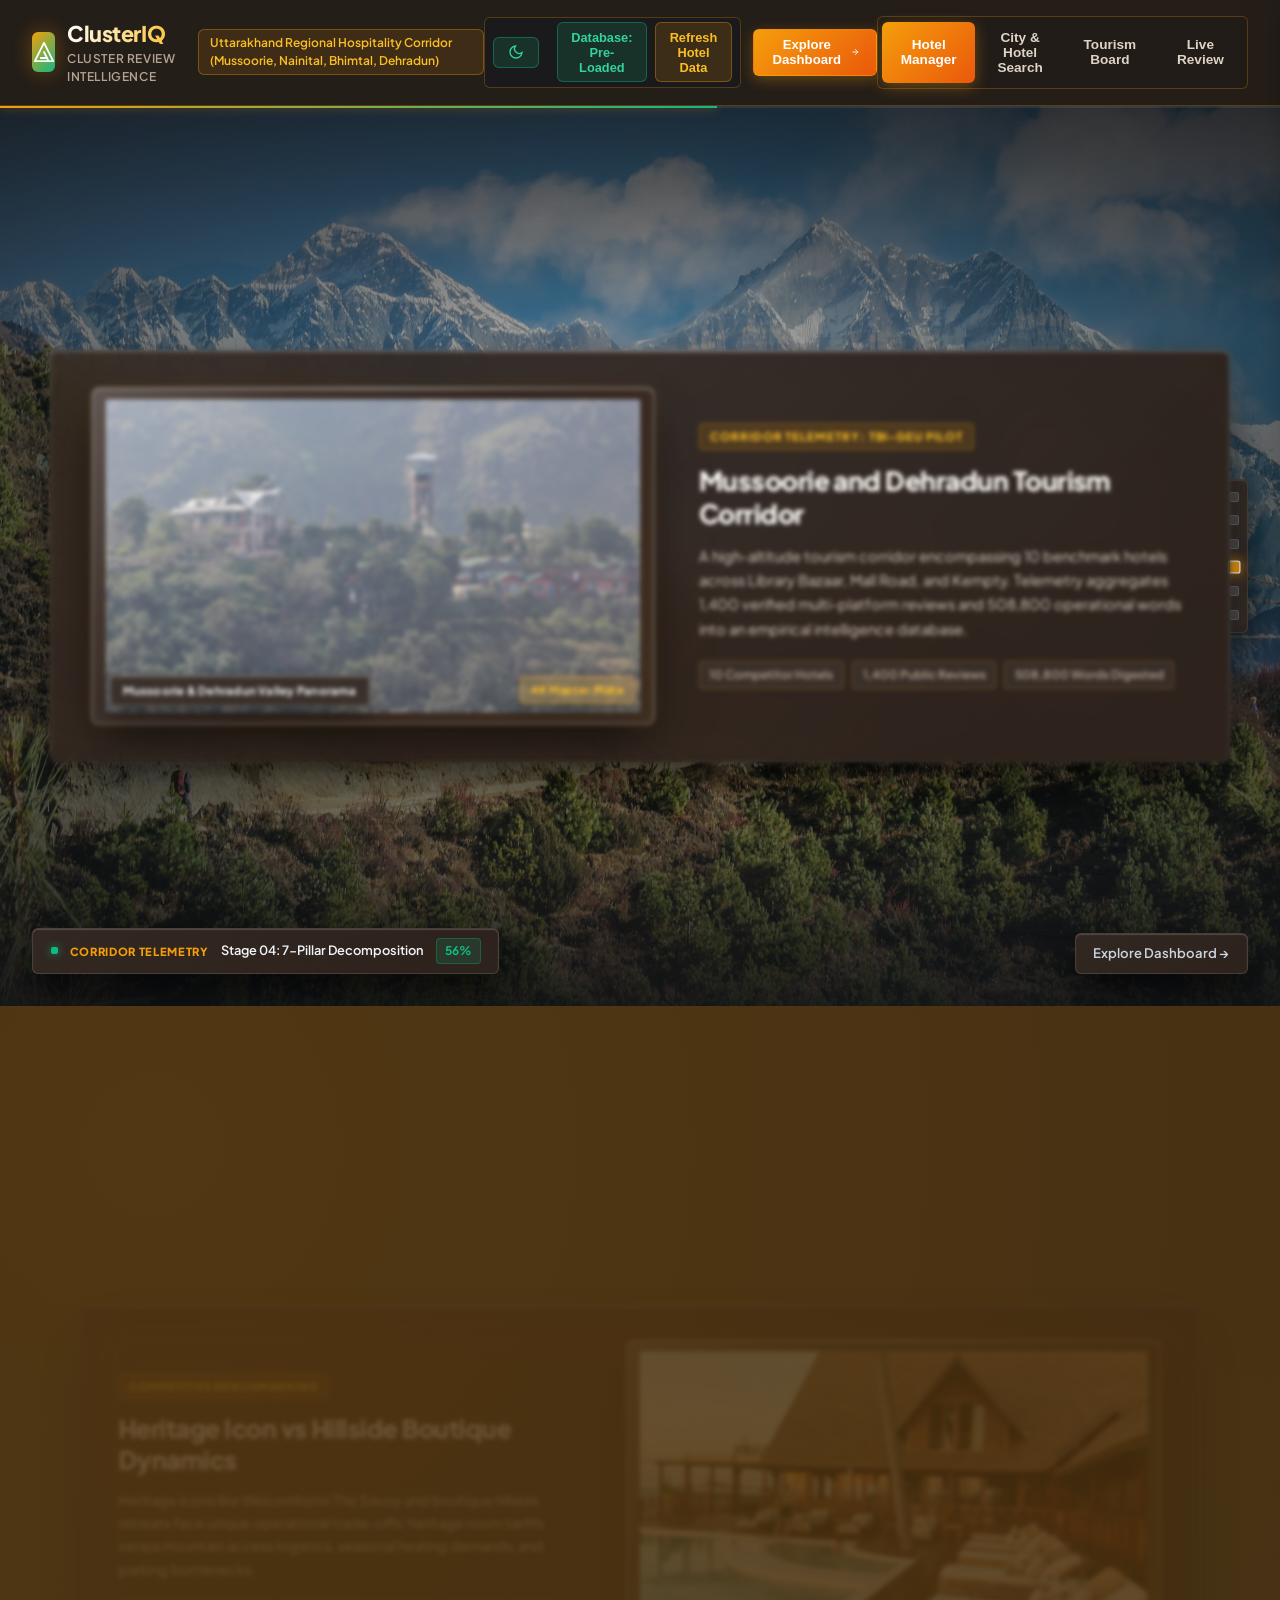
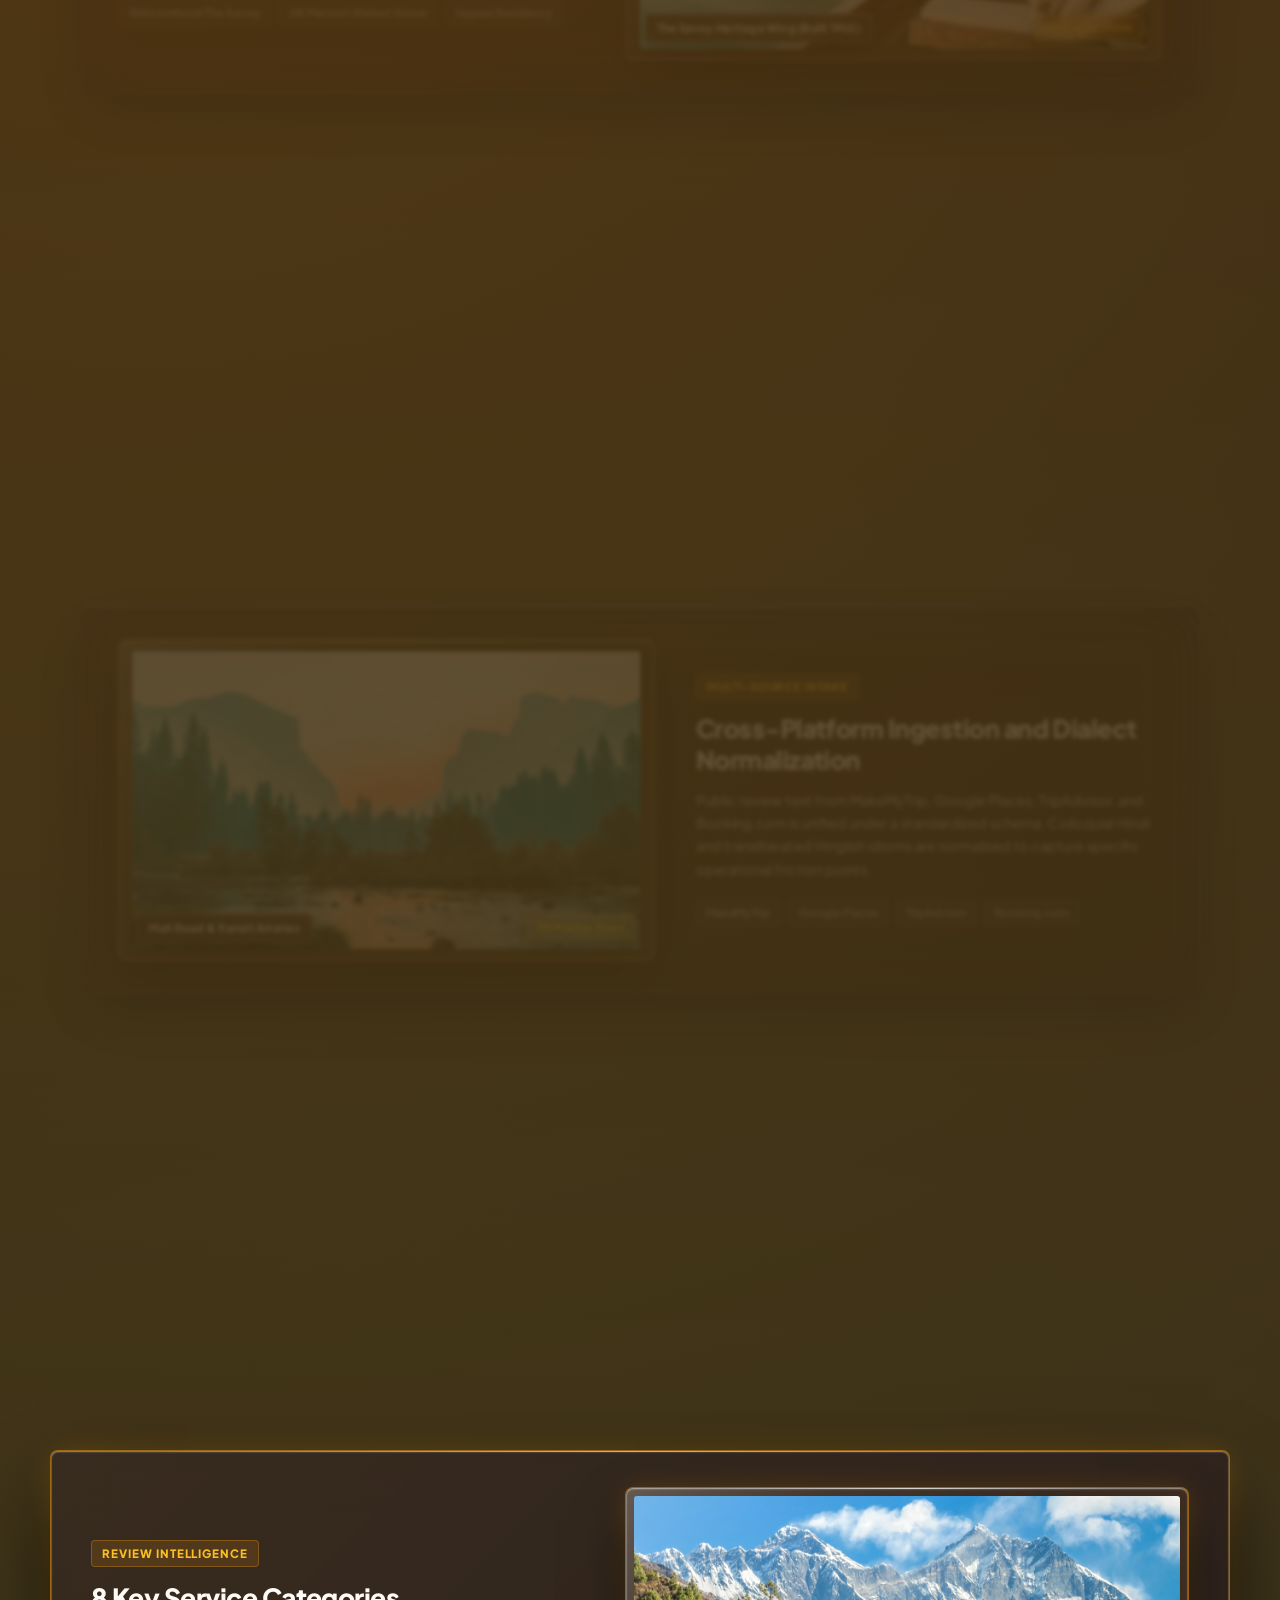
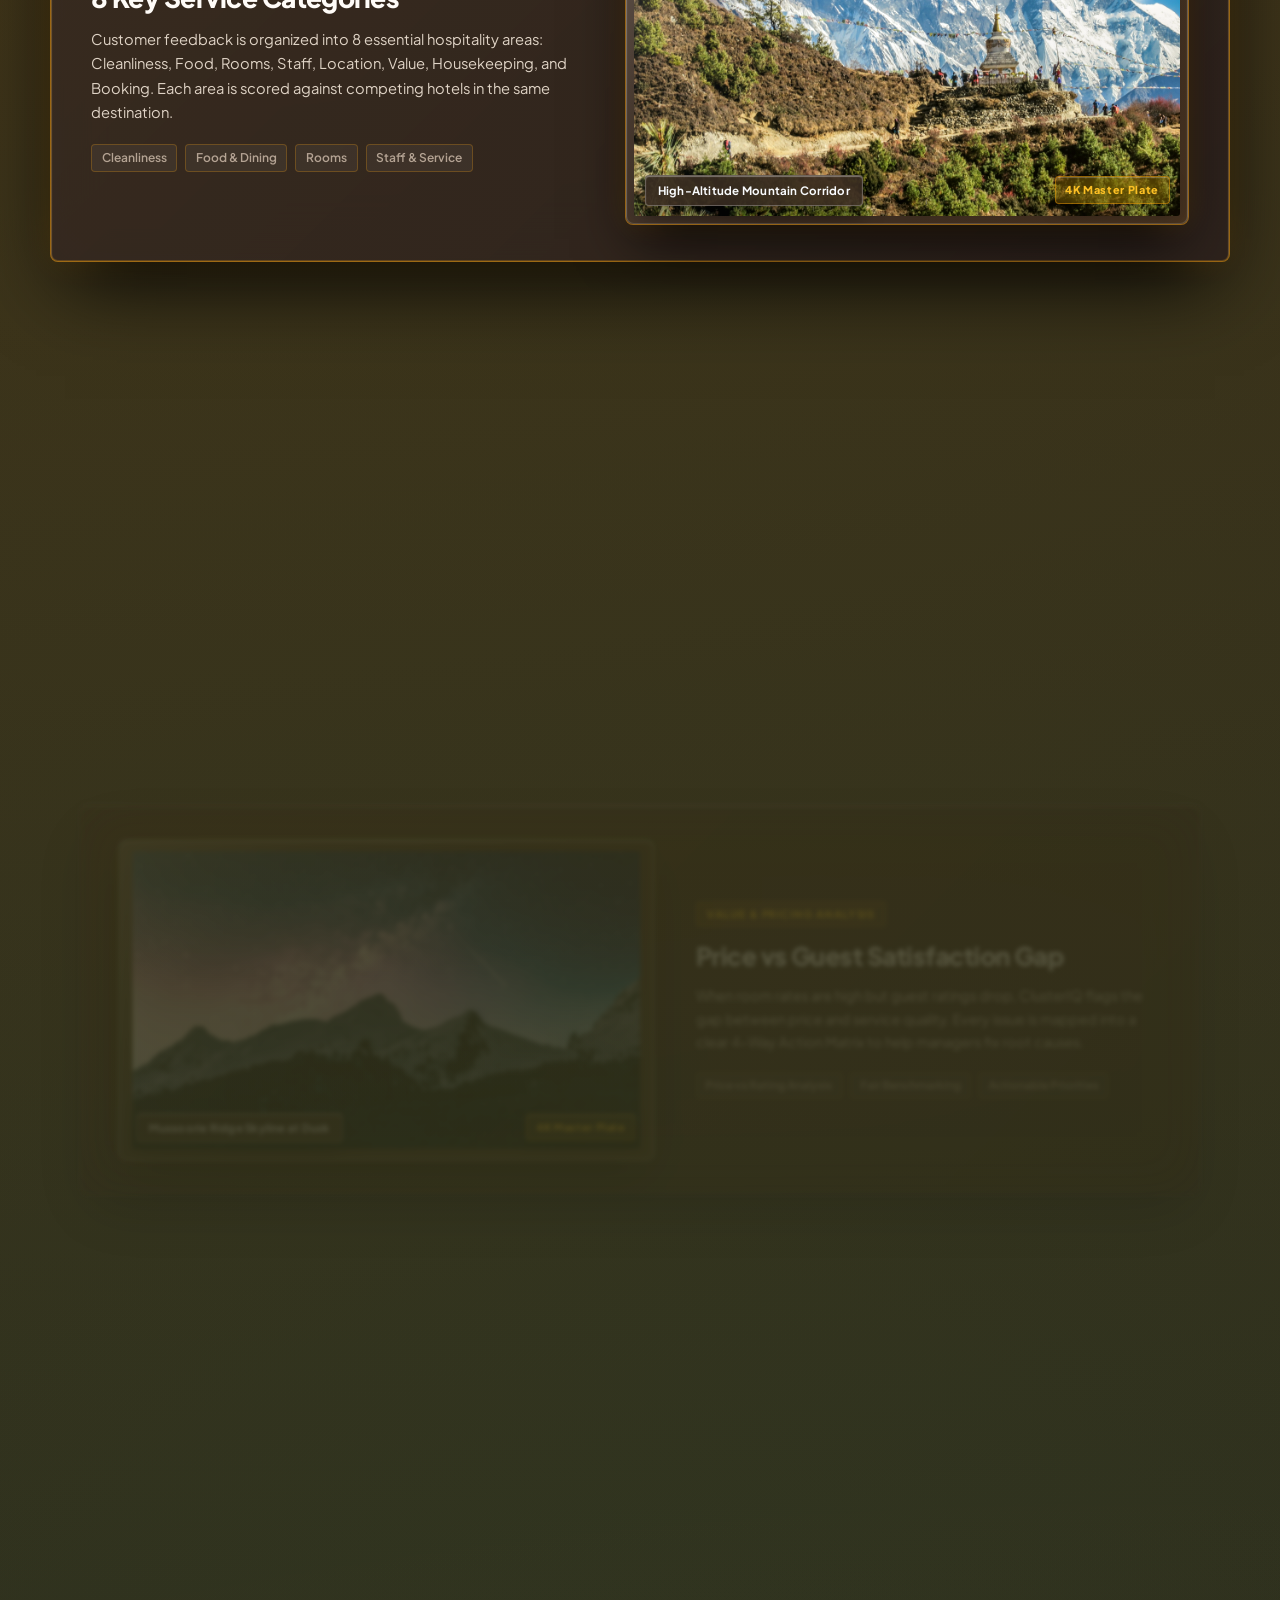
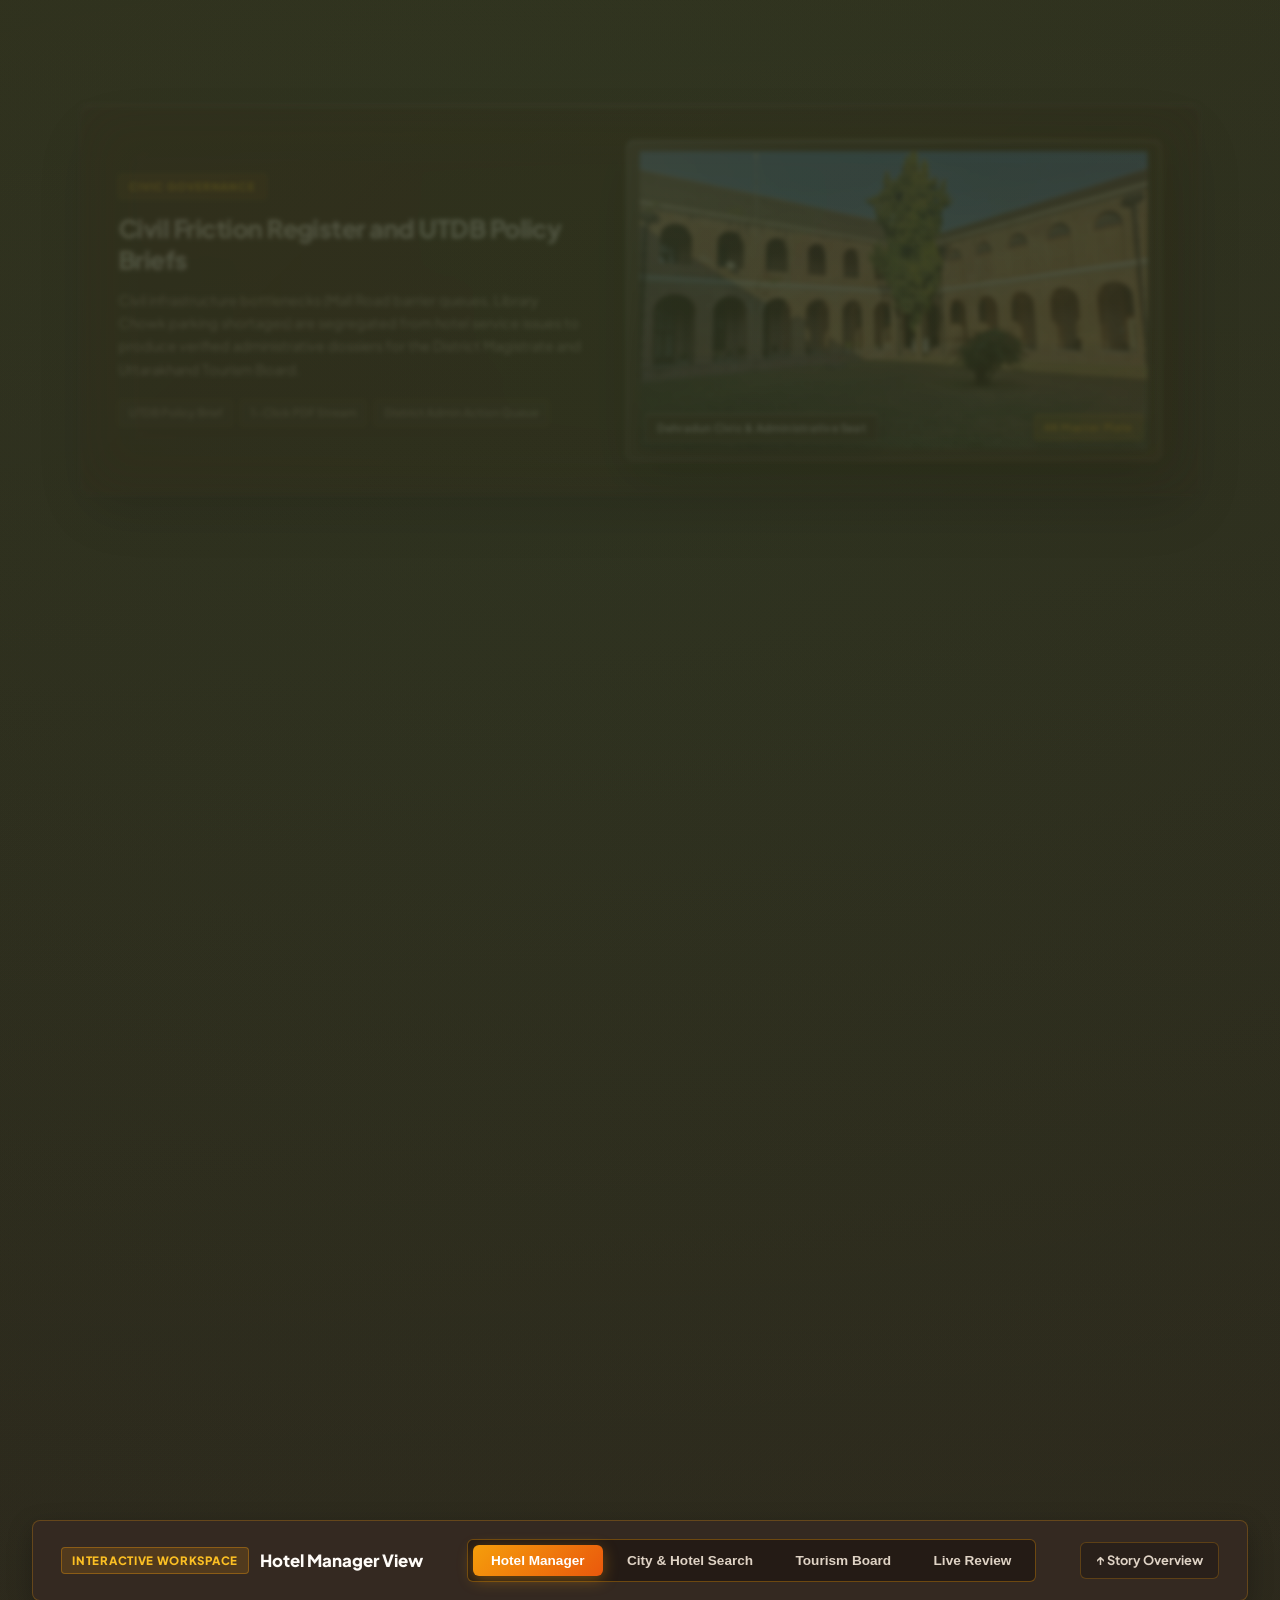
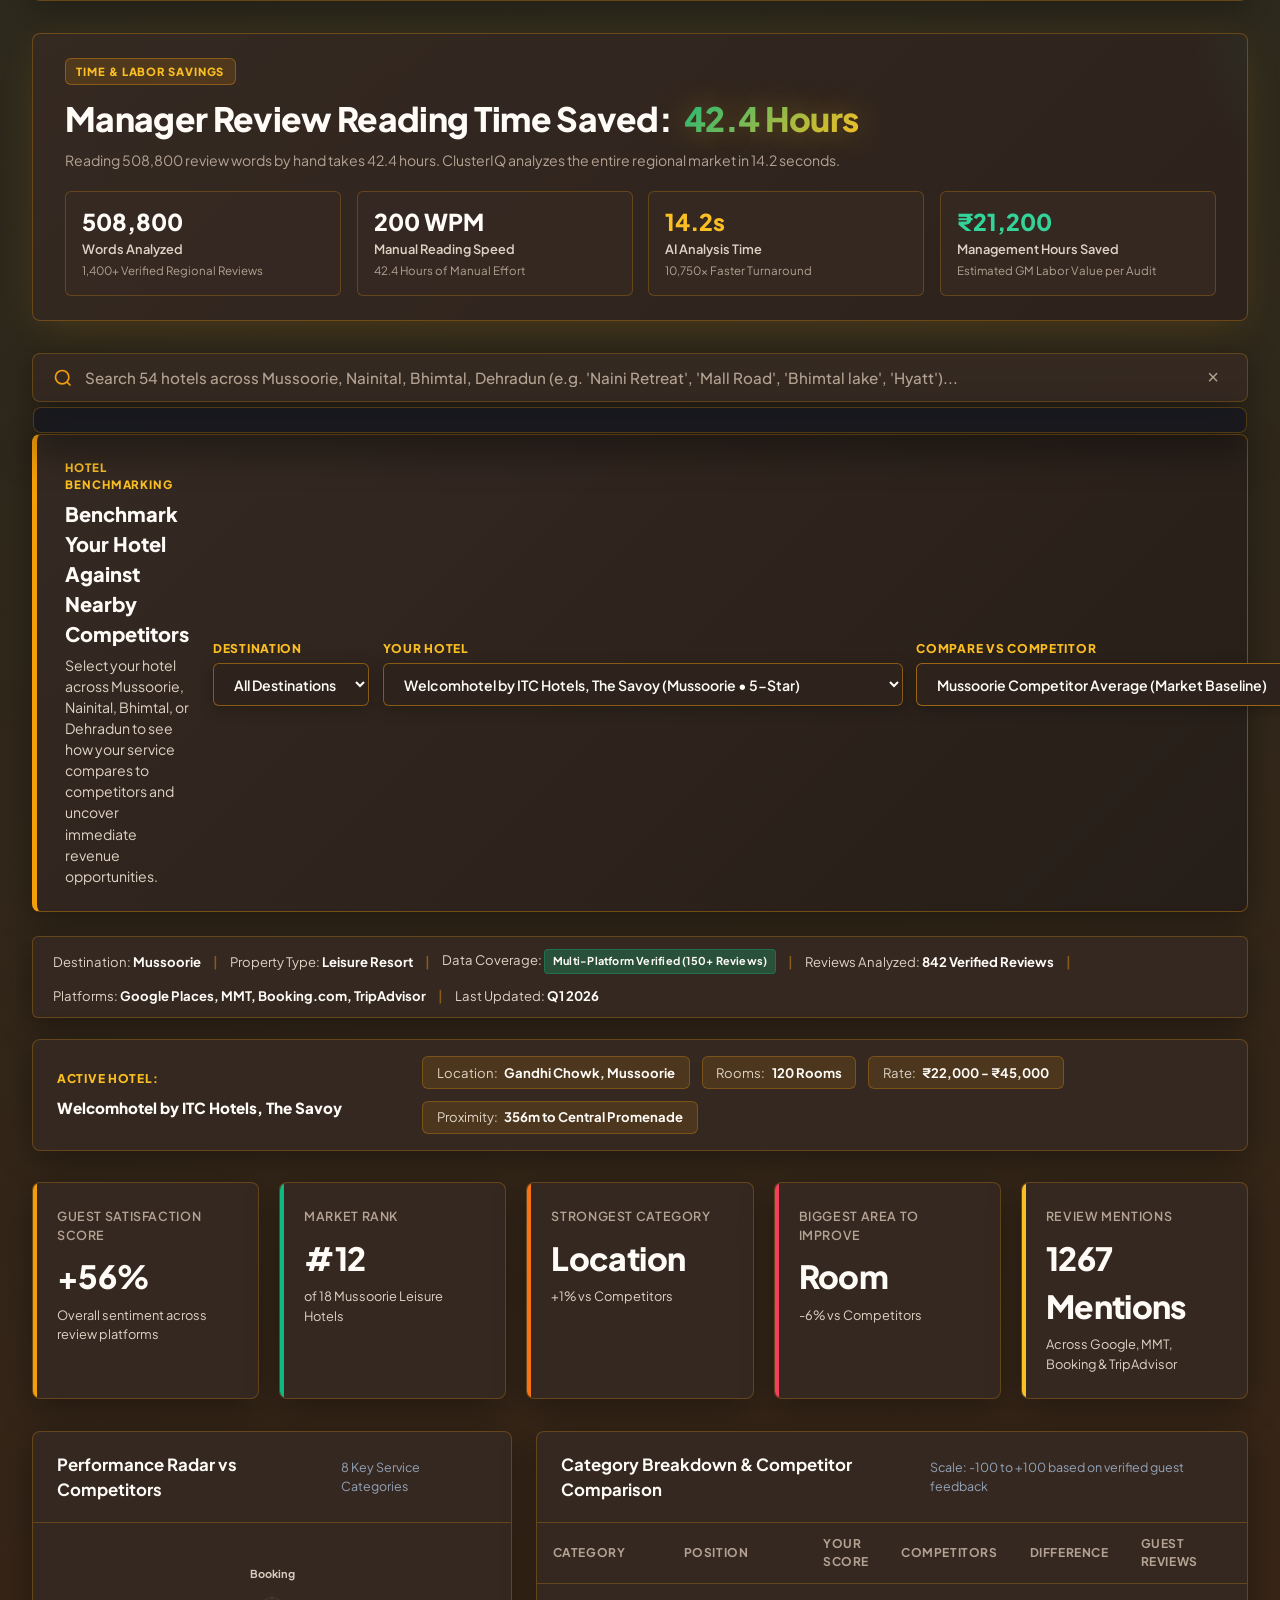
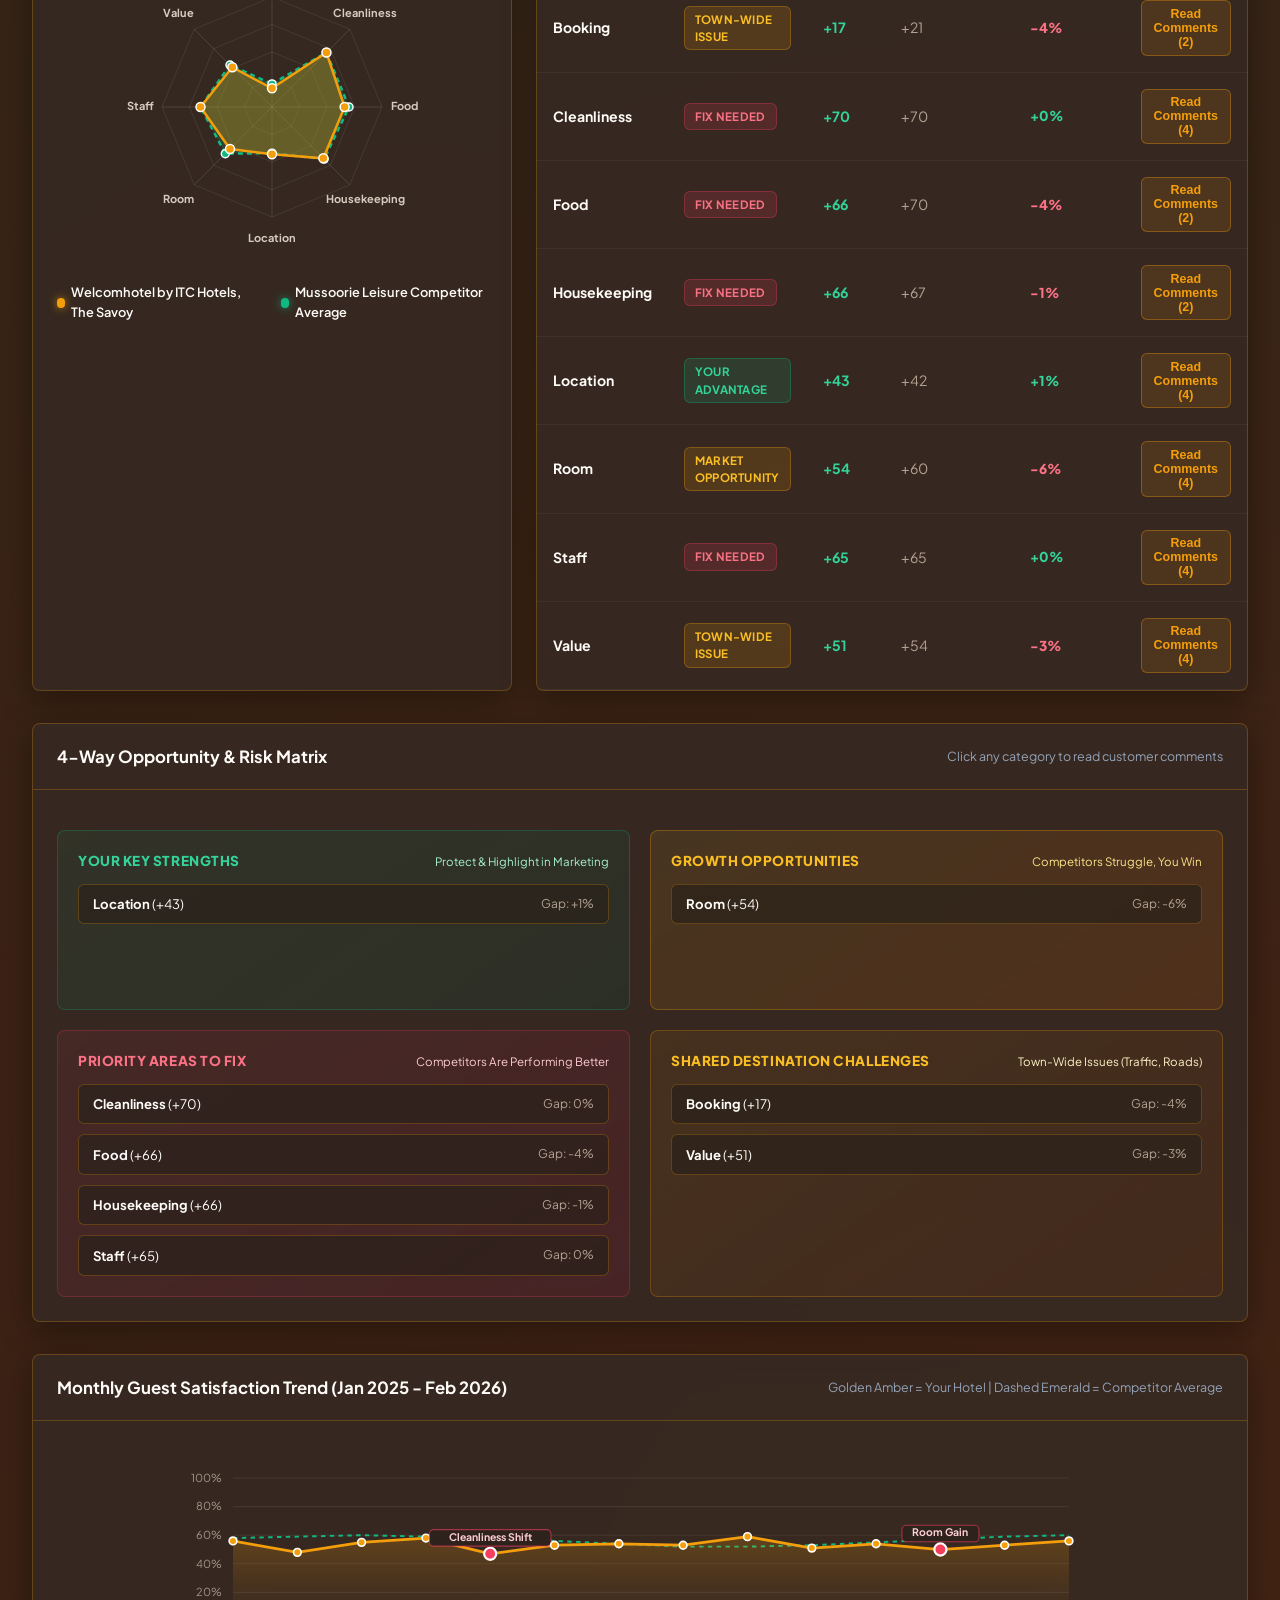
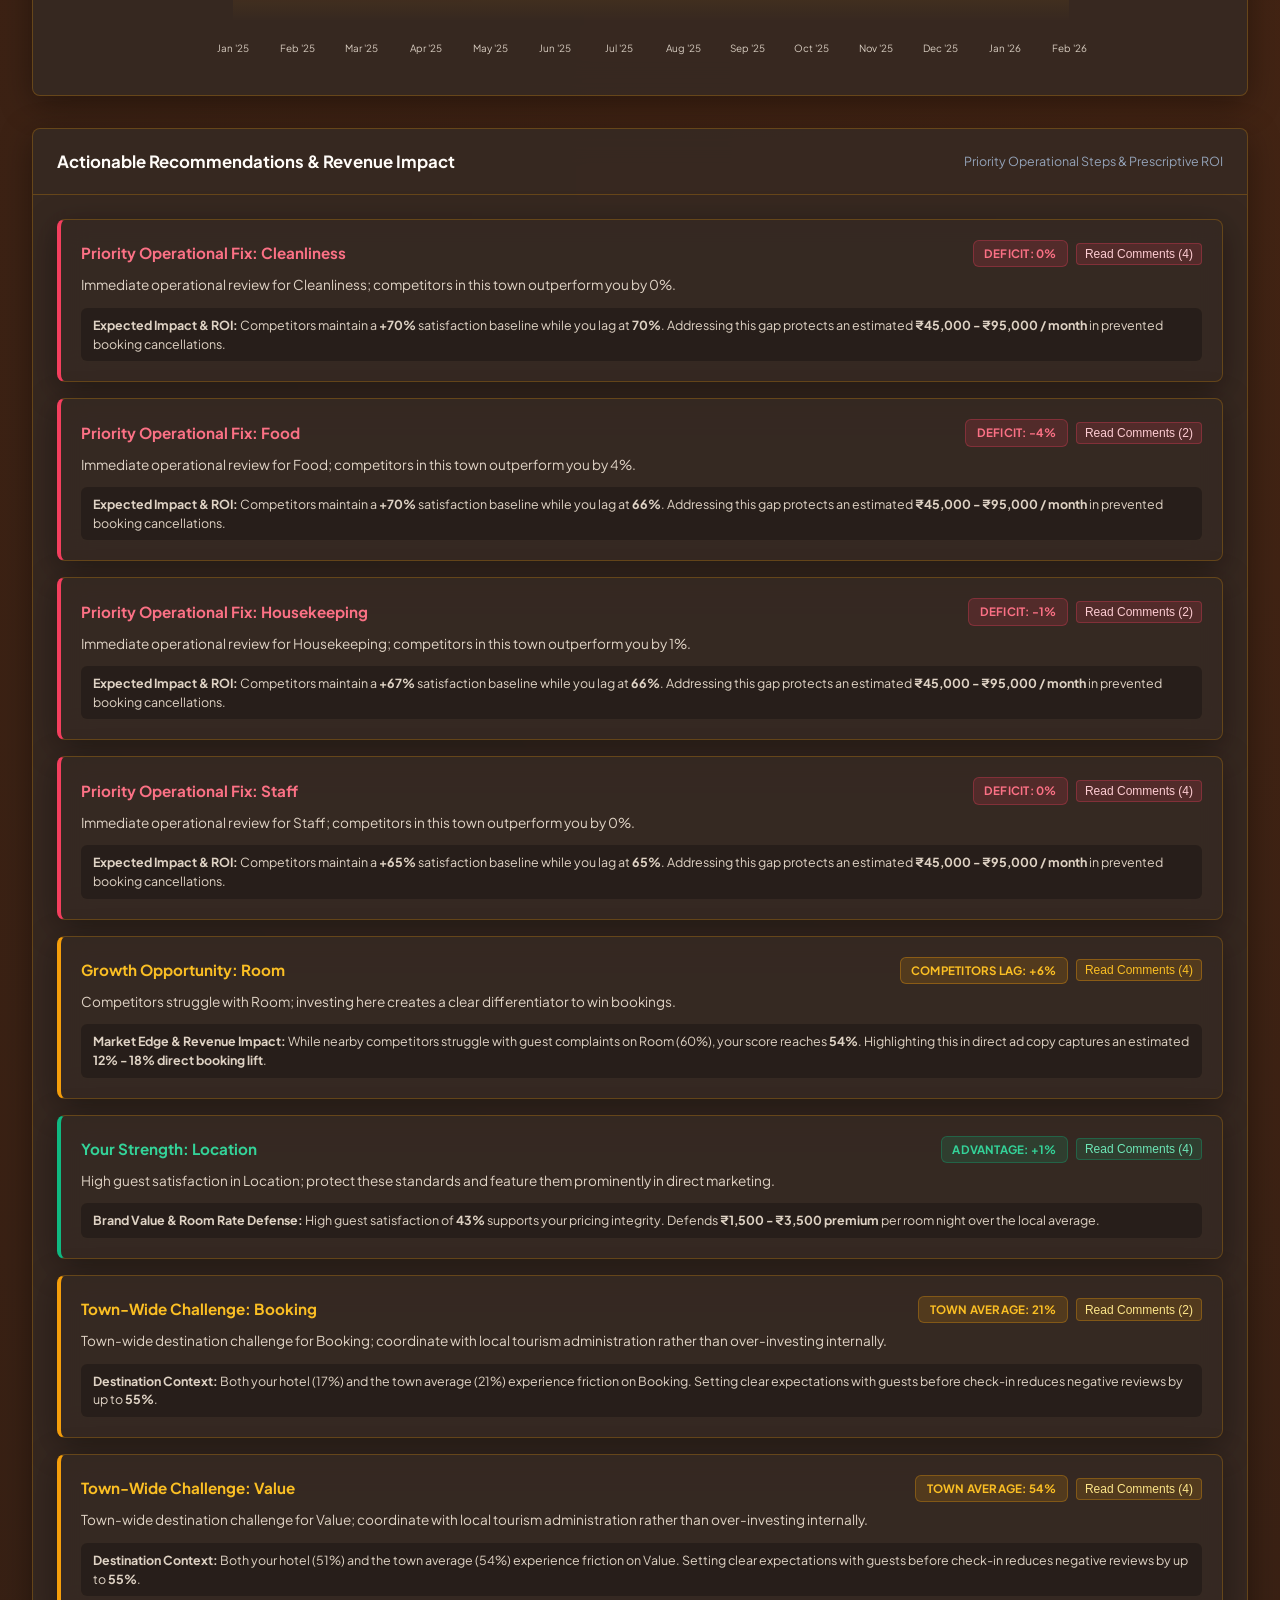
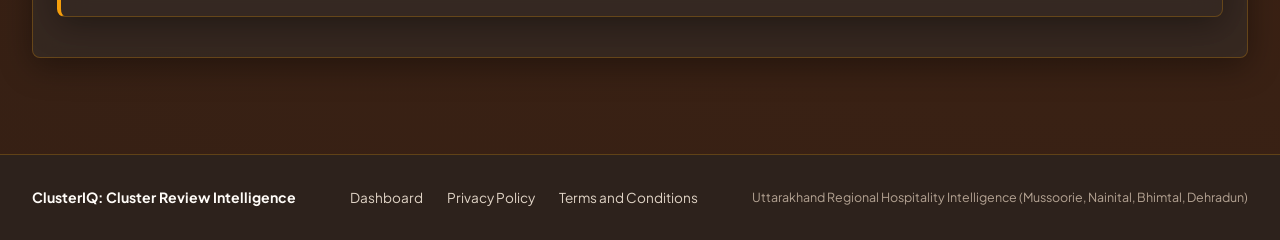
==== frontend/index.html @ ed19d141 "feat: landing gateway with explore dashboard button, module cards, and 4-mode command bar" ====
<!DOCTYPE html>
<html lang="en">

<head>
    <meta charset="UTF-8">
    <meta name="viewport" content="width=device-width, initial-scale=1.0">
    <title>ClusterIQ: Cluster Review Intelligence | Uttarakhand Multi-Cluster</title>
    <link rel="icon" type="image/svg+xml" href="favicon.svg">
    <link rel="preconnect" href="https://fonts.googleapis.com">
    <link rel="preconnect" href="https://fonts.gstatic.com" crossorigin>
    <link href="https://fonts.googleapis.com/css2?family=Plus+Jakarta+Sans:wght@400;500;600;700;800&display=swap"
        rel="stylesheet">
    <link rel="stylesheet" href="styles.css">
</head>

<body>

    <!-- Header Navigation -->
    <header class="app-header">
        <div class="brand-section">
            <div class="brand-logo">
                <div class="brand-icon">
                    <svg width="22" height="22" viewBox="0 0 24 24" fill="none" stroke="#ffffff" stroke-width="2"
                        stroke-linecap="round" stroke-linejoin="round">
                        <polygon points="12 2 2 22 22 22" />
                        <polyline points="12 12 17 22" />
                        <line x1="8.5" y1="18.5" x2="15.5" y2="18.5" />
                    </svg>
                </div>
                <div>
                    <div class="brand-title">ClusterIQ</div>
                    <div class="brand-subtitle">Cluster Review Intelligence</div>
                </div>
            </div>
            <div class="geo-badge">
                Uttarakhand Regional Hospitality Corridor (Mussoorie, Nainital, Bhimtal, Dehradun)
            </div>
        </div>

        <!-- Header Actions: Warm Cache Demo Toggle & Refresh -->
        <div class="header-actions">
            <div class="cache-toggle-wrapper">
                <button id="btn-theme-toggle" class="btn-demo-toggle" style="margin-right: 10px;"
                    title="Toggle Dark/Light Mode">
                    <svg id="icon-sun" width="16" height="16" viewBox="0 0 24 24" fill="none" stroke="currentColor"
                        stroke-width="2" style="display: none;">
                        <circle cx="12" cy="12" r="5" />
                        <line x1="12" y1="1" x2="12" y2="3" />
                        <line x1="12" y1="21" x2="12" y2="23" />
                        <line x1="4.22" y1="4.22" x2="5.64" y2="5.64" />
                        <line x1="18.36" y1="18.36" x2="19.78" y2="19.78" />
                        <line x1="1" y1="12" x2="3" y2="12" />
                        <line x1="21" y1="12" x2="23" y2="12" />
                        <line x1="4.22" y1="19.78" x2="5.64" y2="18.36" />
                        <line x1="18.36" y1="5.64" x2="19.78" y2="4.22" />
                    </svg>
                    <svg id="icon-moon" width="16" height="16" viewBox="0 0 24 24" fill="none" stroke="currentColor"
                        stroke-width="2">
                        <path d="M21 12.79A9 9 0 1 1 11.21 3 7 7 0 0 0 21 12.79z" />
                    </svg>
                </button>
                <button id="btn-demo-mode-toggle" class="btn-demo-toggle"
                    title="Click to toggle Pre-Loaded Local Database vs Live Scraper Mode">
                    <span id="demo-mode-status-text">Database: Pre-Loaded</span>
                </button>
                <button id="btn-refresh-cluster" class="btn-refresh-cluster" title="Synchronize hotel reviews">
                    Refresh Hotel Data
                </button>
            </div>
            <button id="header-btn-explore" class="btn-header-explore" title="Jump to Interactive Dashboard Workspace">
                <span>Explore Dashboard</span>
                <svg width="14" height="14" viewBox="0 0 24 24" fill="none" stroke="currentColor" stroke-width="2.5" stroke-linecap="round" stroke-linejoin="round">
                    <line x1="5" y1="12" x2="19" y2="12"></line>
                    <polyline points="12 5 19 12 12 19"></polyline>
                </svg>
            </button>
        </div>

        <!-- Mode Switcher Toggle in Header -->
        <div class="mode-switcher header-mode-switcher">
            <button id="btn-mode-hotel" class="mode-btn active" data-mode="hotel" title="Switch to Hotel Manager View">
                Hotel Manager
            </button>
            <button id="btn-mode-search" class="mode-btn" data-mode="search" title="Switch to City & Hotel Search">
                City & Hotel Search
            </button>
            <button id="btn-mode-b2g" class="mode-btn" data-mode="b2g" title="Switch to Tourism Board View">
                Tourism Board
            </button>
            <button id="btn-mode-live" class="mode-btn" data-mode="live" title="Switch to Live Review Tester">
                Live Review
            </button>
        </div>
        <div id="global-scroll-progress" class="global-scroll-progress" aria-hidden="true"></div>
    </header>

    <!-- Graceful Branded Alert Banner -->
    <div id="branded-alert-banner" class="branded-alert-banner hidden">
        <div class="alert-content">
            <span class="alert-icon" style="font-weight: 700; color: #fbbf24;">[Notice]</span>
            <span id="alert-message">Booking.com API rate limit reached. Auto-switching to locally cached community
                database.</span>
        </div>
        <button id="btn-dismiss-alert" class="alert-close-btn" title="Dismiss Alert">&times;</button>
    </div>

    <!-- =========================================================
         CORRIDOR JOURNEY: SCROLLYTELLING ANIMATION ENGINE
         ========================================================= -->
    <section id="scrolly-runway" class="scrolly-runway">
        <!-- Sticky Background Stage -->
        <div class="scrolly-sticky-viewport">
            <div class="scrolly-progress-line">
                <div id="scrolly-progress-fill" class="scrolly-progress-fill"></div>
            </div>
            <canvas id="scrolly-canvas" class="scrolly-canvas"></canvas>
            <div class="scrolly-vignette"></div>
            <div class="scrolly-hud">
                <span class="hud-indicator-dot"></span>
                <span class="hud-tag">Corridor Telemetry</span>
                <span id="scrolly-hud-label" class="hud-phase">Stage 01: Inflow Overview</span>
                <span id="scrolly-hud-pct" class="hud-pct">00%</span>
            </div>
            <div class="scrolly-nav-rail">
                <button class="rail-tick active" data-stage="0" title="Destination Overview"></button>
                <button class="rail-tick" data-stage="1" title="Heritage Competitors"></button>
                <button class="rail-tick" data-stage="2" title="Multi-Platform Ingestion"></button>
                <button class="rail-tick" data-stage="3" title="8 Service Categories"></button>
                <button class="rail-tick" data-stage="4" title="Price vs Value Analysis"></button>
                <button class="rail-tick" data-stage="5" title="City Infrastructure"></button>
            </div>
            <div class="scrolly-jump-bar">
                <a href="#landing-gateway" class="btn-skip-to-dashboard">
                    Explore Dashboard &rarr;
                </a>
            </div>
        </div>

        <!-- Scrolling Content Stages -->
        <div class="scrolly-stages-container">
            <!-- Stage 01 -->
            <div class="scrolly-stage active" data-stage="0">
                <div class="glass-panel stage-card">
                    <div class="stage-media-pane">
                        <img src="images/corridor_01_panorama.jpg" alt="Mussoorie and Dehradun Valley Panorama"
                            class="stage-featured-image" loading="eager">
                        <div class="media-tag-overlay">
                            <span class="media-geo-pill">Mussoorie & Dehradun Valley Panorama</span>
                            <span class="media-res-badge">4K Master Plate</span>
                        </div>
                    </div>
                    <div class="stage-content-pane">
                        <span class="stage-badge">Corridor Telemetry: TBI-GEU Pilot</span>
                        <h2 class="stage-title">Mussoorie and Dehradun Tourism Corridor</h2>
                        <p class="stage-desc">
                            A high-altitude tourism corridor encompassing 10 benchmark hotels across Library Bazaar,
                            Mall Road, and Kempty. Telemetry aggregates 1,400 verified multi-platform reviews and
                            508,800 operational words into an empirical intelligence database.
                        </p>
                        <div class="stage-meta-row">
                            <span class="stage-metric">10 Competitor Hotels</span>
                            <span class="stage-metric">1,400 Public Reviews</span>
                            <span class="stage-metric">508,800 Words Digested</span>
                        </div>
                    </div>
                </div>
            </div>

            <!-- Stage 02 -->
            <div class="scrolly-stage" data-stage="1">
                <div class="glass-panel stage-card">
                    <div class="stage-media-pane">
                        <img src="images/corridor_02_heritage.jpg" alt="The Savoy Heritage Wing"
                            class="stage-featured-image" loading="eager">
                        <div class="media-tag-overlay">
                            <span class="media-geo-pill">The Savoy Heritage Wing (Built 1902)</span>
                            <span class="media-res-badge">4K Master Plate</span>
                        </div>
                    </div>
                    <div class="stage-content-pane">
                        <span class="stage-badge">Competitive Benchmarking</span>
                        <h2 class="stage-title">Heritage Icon vs Hillside Boutique Dynamics</h2>
                        <p class="stage-desc">
                            Heritage icons like Welcomhotel The Savoy and boutique hillside retreats face unique
                            operational trade-offs: heritage room tariffs versus mountain access logistics, seasonal
                            heating demands, and parking bottlenecks.
                        </p>
                        <div class="stage-meta-row">
                            <span class="stage-metric">Welcomhotel The Savoy</span>
                            <span class="stage-metric">JW Marriott Walnut Grove</span>
                            <span class="stage-metric">Jaypee Residency</span>
                        </div>
                    </div>
                </div>
            </div>

            <!-- Stage 03 -->
            <div class="scrolly-stage" data-stage="2">
                <div class="glass-panel stage-card">
                    <div class="stage-media-pane">
                        <img src="images/corridor_03_transit.jpg" alt="Mall Road and Transit Arteries"
                            class="stage-featured-image" loading="eager">
                        <div class="media-tag-overlay">
                            <span class="media-geo-pill">Mall Road & Transit Arteries</span>
                            <span class="media-res-badge">4K Master Plate</span>
                        </div>
                    </div>
                    <div class="stage-content-pane">
                        <span class="stage-badge">Multi-Source Intake</span>
                        <h2 class="stage-title">Cross-Platform Ingestion and Dialect Normalization</h2>
                        <p class="stage-desc">
                            Public review text from MakeMyTrip, Google Places, TripAdvisor, and Booking.com is unified
                            under a standardized schema. Colloquial Hindi and transliterated Hinglish idioms are
                            normalized to capture specific operational friction points.
                        </p>
                        <div class="stage-meta-row">
                            <span class="stage-metric">MakeMyTrip</span>
                            <span class="stage-metric">Google Places</span>
                            <span class="stage-metric">TripAdvisor</span>
                            <span class="stage-metric">Booking.com</span>
                        </div>
                    </div>
                </div>
            </div>

            <!-- Stage 04 -->
            <div class="scrolly-stage" data-stage="3">
                <div class="glass-panel stage-card">
                    <div class="stage-media-pane">
                        <img src="images/corridor_04_peaks.jpg" alt="High-Altitude Mountain Corridor"
                            class="stage-featured-image" loading="eager">
                        <div class="media-tag-overlay">
                            <span class="media-geo-pill">High-Altitude Mountain Corridor</span>
                            <span class="media-res-badge">4K Master Plate</span>
                        </div>
                    </div>
                    <div class="stage-content-pane">
                        <span class="stage-badge">Review Intelligence</span>
                        <h2 class="stage-title">8 Key Service Categories</h2>
                        <p class="stage-desc">
                            Customer feedback is organized into 8 essential hospitality areas: Cleanliness, Food, Rooms,
                            Staff, Location, Value, Housekeeping, and Booking. Each area is scored against competing hotels
                            in the same destination.
                        </p>
                        <div class="stage-meta-row">
                            <span class="stage-metric">Cleanliness</span>
                            <span class="stage-metric">Food & Dining</span>
                            <span class="stage-metric">Rooms</span>
                            <span class="stage-metric">Staff & Service</span>
                        </div>
                    </div>
                </div>
            </div>

            <!-- Stage 05 -->
            <div class="scrolly-stage" data-stage="4">
                <div class="glass-panel stage-card">
                    <div class="stage-media-pane">
                        <img src="images/corridor_05_ridge_dusk.jpg" alt="Mussoorie Ridge Skyline at Dusk"
                            class="stage-featured-image" loading="eager">
                        <div class="media-tag-overlay">
                            <span class="media-geo-pill">Mussoorie Ridge Skyline at Dusk</span>
                            <span class="media-res-badge">4K Master Plate</span>
                        </div>
                    </div>
                    <div class="stage-content-pane">
                        <span class="stage-badge">Value & Pricing Analysis</span>
                        <h2 class="stage-title">Price vs Guest Satisfaction Gap</h2>
                        <p class="stage-desc">
                            When room rates are high but guest ratings drop, ClusterIQ flags the gap between price and
                            service quality. Every issue is mapped into a clear 4-Way Action Matrix to help managers fix
                            root causes.
                        </p>
                        <div class="stage-meta-row">
                            <span class="stage-metric">Price vs Rating Analysis</span>
                            <span class="stage-metric">Fair Benchmarking</span>
                            <span class="stage-metric">Actionable Priorities</span>
                        </div>
                    </div>
                </div>
            </div>

            <!-- Stage 06 -->
            <div class="scrolly-stage" data-stage="5">
                <div class="glass-panel stage-card">
                    <div class="stage-media-pane">
                        <img src="images/corridor_06_governance.jpg" alt="Dehradun Civic and Administrative Landmark"
                            class="stage-featured-image" loading="eager">
                        <div class="media-tag-overlay">
                            <span class="media-geo-pill">Dehradun Civic & Administrative Seat</span>
                            <span class="media-res-badge">4K Master Plate</span>
                        </div>
                    </div>
                    <div class="stage-content-pane">
                        <span class="stage-badge">Civic Governance</span>
                        <h2 class="stage-title">Civil Friction Register and UTDB Policy Briefs</h2>
                        <p class="stage-desc">
                            Civil infrastructure bottlenecks (Mall Road barrier queues, Library Chowk parking shortages)
                            are segregated from hotel service issues to produce verified administrative dossiers for the
                            District Magistrate and Uttarakhand Tourism Board.
                        </p>
                        <div class="stage-meta-row">
                            <span class="stage-metric">UTDB Policy Brief</span>
                            <span class="stage-metric">1-Click PDF Stream</span>
                            <span class="stage-metric">District Admin Action Queue</span>
                        </div>
                    </div>
                </div>
            </div>
        </div>
    </section>

    <!-- =========================================================
         LANDING GATEWAY: EXPLORE DASHBOARD CALL TO ACTION
         ========================================================= -->
    <section id="landing-gateway" class="landing-gateway-section reveal-on-scroll">
        <div class="landing-gateway-card glass-panel">
            <div class="gateway-eyebrow">Interactive Telemetry & Benchmarking</div>
            <h2 class="gateway-headline">Explore the Regional Intelligence Workspace</h2>
            <p class="gateway-subtext">
                Transition from the regional corridor overview into the live operational engine. Benchmark 54 hotels across 4 destinations, inspect civic bottleneck registers, and analyze multi-lingual guest feedback in real time.
            </p>
            <div class="gateway-cta-wrapper">
                <button id="btn-explore-dashboard" class="btn-explore-dashboard-main" title="Launch Interactive Intelligence Workspace">
                    <span>Explore Dashboard</span>
                    <svg width="20" height="20" viewBox="0 0 24 24" fill="none" stroke="currentColor" stroke-width="2.5" stroke-linecap="round" stroke-linejoin="round">
                        <line x1="5" y1="12" x2="19" y2="12"></line>
                        <polyline points="12 5 19 12 12 19"></polyline>
                    </svg>
                </button>
            </div>

            <div class="gateway-modes-grid">
                <div class="gateway-mode-card" data-mode-card="hotel">
                    <div class="mode-card-tag hotel">For Business Owners</div>
                    <h3 class="mode-card-title">Hotel Manager</h3>
                    <p class="mode-card-desc">Compare your hotel against market baselines, diagnose satisfaction deficits, and view revenue protection prescriptions.</p>
                    <div class="mode-card-link">Open Hotel Manager &rarr;</div>
                </div>

                <div class="gateway-mode-card" data-mode-card="search">
                    <div class="mode-card-tag search">Market Discovery</div>
                    <h3 class="mode-card-title">City & Hotel Search</h3>
                    <p class="mode-card-desc">Filter 54 hotels across Mussoorie, Nainital, Bhimtal, and Dehradun by aspect sentiment scores, price tiers, and data tiers.</p>
                    <div class="mode-card-link">Explore Properties &rarr;</div>
                </div>

                <div class="gateway-mode-card" data-mode-card="b2g">
                    <div class="mode-card-tag b2g">Governance & Policy</div>
                    <h3 class="mode-card-title">Tourism Board (UTDB)</h3>
                    <p class="mode-card-desc">Audit municipal infrastructure bottlenecks (roads, parking, water) and generate official District Magistrate policy briefs.</p>
                    <div class="mode-card-link">View Civic Telemetry &rarr;</div>
                </div>

                <div class="gateway-mode-card" data-mode-card="live">
                    <div class="mode-card-tag live">Real-Time NLP</div>
                    <h3 class="mode-card-title">Live Review Tester</h3>
                    <p class="mode-card-desc">Analyze guest reviews in English, Hindi, or conversational Hinglish with real-time heuristic parsing and aspect classification.</p>
                    <div class="mode-card-link">Test Review Engine &rarr;</div>
                </div>
            </div>
        </div>
    </section>

    <!-- Main Content Container: Interactive Dashboards -->
    <main id="interactive-workspace" class="container">

        <!-- Dashboard Command Bar with 4 Modes -->
        <div class="dashboard-command-bar glass-panel reveal-on-scroll">
            <div class="command-bar-status">
                <span class="status-pill">Interactive Workspace</span>
                <span id="dashboard-active-mode-title" class="status-mode-name">Hotel Manager View</span>
            </div>

            <div class="mode-switcher dashboard-mode-switcher">
                <button class="mode-btn active" data-mode="hotel" title="Switch to Hotel Manager View">
                    Hotel Manager
                </button>
                <button class="mode-btn" data-mode="search" data-btn="search" title="Switch to City & Hotel Search">
                    City & Hotel Search
                </button>
                <button class="mode-btn" data-mode="b2g" data-btn="b2g" title="Switch to Tourism Board View">
                    Tourism Board
                </button>
                <button class="mode-btn" data-mode="live" data-btn="live" title="Switch to Live Review Tester">
                    Live Review
                </button>
            </div>

            <div class="command-bar-actions">
                <a href="#scrolly-runway" class="btn-return-overview" title="Return to Regional Corridor Story">
                    &uarr; Story Overview
                </a>
            </div>
        </div>

        <!-- Efficiency Telemetry Panel -->
        <section class="efficiency-hero-panel reveal-on-scroll">
            <div class="efficiency-header">
                <div class="efficiency-badge">TIME & LABOR SAVINGS</div>
                <h1 class="efficiency-headline">
                    Manager Review Reading Time Saved: <span id="hero-hours-saved" class="glow-text">42.4 Hours</span>
                </h1>
                <p class="efficiency-formula">
                    Reading 508,800 review words by hand takes 42.4 hours. ClusterIQ analyzes the entire regional market in 14.2 seconds.
                </p>
            </div>
            <div class="efficiency-stats-grid">
                <div class="eff-stat-card reveal-on-scroll reveal-stagger-1">
                    <span class="eff-stat-num" id="eff-word-count">508,800</span>
                    <span class="eff-stat-label">Words Analyzed</span>
                    <span class="eff-stat-sub">1,400+ Verified Regional Reviews</span>
                </div>
                <div class="eff-stat-card reveal-on-scroll reveal-stagger-2">
                    <span class="eff-stat-num" id="eff-human-speed">200 WPM</span>
                    <span class="eff-stat-label">Manual Reading Speed</span>
                    <span class="eff-stat-sub">42.4 Hours of Manual Effort</span>
                </div>
                <div class="eff-stat-card reveal-on-scroll reveal-stagger-3">
                    <span class="eff-stat-num highlight-cyan" id="eff-ai-speed">14.2s</span>
                    <span class="eff-stat-label">AI Analysis Time</span>
                    <span class="eff-stat-sub">10,750x Faster Turnaround</span>
                </div>
                <div class="eff-stat-card reveal-on-scroll reveal-stagger-4">
                    <span class="eff-stat-num highlight-emerald" id="eff-roi">₹21,200</span>
                    <span class="eff-stat-label">Management Hours Saved</span>
                    <span class="eff-stat-sub">Estimated GM Labor Value per Audit</span>
                </div>
            </div>
        </section>

        <!-- ALWAYS-VISIBLE MULTI-CLUSTER HOTEL SEARCH BAR -->
        <section class="global-search-section reveal-on-scroll">
            <div class="global-search-bar glass-panel">
                <div class="search-input-wrapper">
                    <svg class="search-bar-icon" width="20" height="20" viewBox="0 0 24 24" fill="none"
                        stroke="currentColor" stroke-width="2">
                        <circle cx="11" cy="11" r="8"></circle>
                        <line x1="21" y1="21" x2="16.65" y2="16.65"></line>
                    </svg>
                    <input type="text" id="global-hotel-search-input" class="global-search-input"
                        placeholder="Search 54 hotels across Mussoorie, Nainital, Bhimtal, Dehradun (e.g. 'Naini Retreat', 'Mall Road', 'Bhimtal lake', 'Hyatt')..."
                        autocomplete="off">
                    <button id="btn-clear-search" class="btn-clear-search hidden" title="Clear Search">&times;</button>
                </div>
                <div id="search-autocomplete-dropdown" class="search-autocomplete-dropdown hidden"></div>
            </div>
        </section>

        <!-- VIEW 0: CITY SEARCH & COMPARE -->
        <div id="view-search" class="search-view active">

            <div class="card-header reveal-on-scroll" style="margin-bottom: 1.5rem;">
                <h2 style="font-size: 1.8rem; font-weight: 700; color: var(--text-primary);">Discover Uttarakhand
                    Properties</h2>
                <p style="color: var(--text-secondary); margin-top: 0.5rem;">Select a destination to explore 54 curated
                    hotels across 4 cities with competitive pricing and review analytics.</p>
            </div>

            <!-- City Cards Grid -->
            <div id="city-selector-grid" class="city-selector-grid reveal-on-scroll">
                <!-- Dynamically populated via window.CLUSTERS_META -->
            </div>

            <!-- Filters Bar with Verdict & Price & Coverage Selects -->
            <div class="glass-panel search-filters-bar hidden" id="search-filters">
                <div class="filter-control-group">
                    <span class="filter-label">Aspect:</span>
                    <button class="filter-pill active" data-filter="all">All</button>
                    <button class="filter-pill" data-filter="food">Food</button>
                    <button class="filter-pill" data-filter="staff">Staff</button>
                    <button class="filter-pill" data-filter="room">Room</button>
                    <button class="filter-pill" data-filter="view">View</button>
                    <button class="filter-pill" data-filter="price">Price</button>
                </div>

                <div class="filter-control-group">
                    <span class="filter-label">Verdict:</span>
                    <select id="filter-verdict-select" class="filter-select">
                        <option value="all">All Verdicts</option>
                        <option value="lead_staff">Leads on Staff</option>
                        <option value="lead_food">Leads on Food</option>
                        <option value="lead_location">Leads on Location</option>
                        <option value="lead_cleanliness">Leads on Cleanliness</option>
                        <option value="lag_food">Lags on Food</option>
                        <option value="lag_logistics">Lags on Logistics</option>
                        <option value="lag_value">Lags on Value</option>
                        <option value="lag_room">Lags on Room</option>
                        <option value="opportunity">Cluster Opportunity</option>
                    </select>
                </div>

                <div class="filter-control-group">
                    <span class="filter-label">Price:</span>
                    <select id="filter-price-select" class="filter-select">
                        <option value="all">All Bands</option>
                        <option value="luxury">Luxury</option>
                        <option value="premium">Premium</option>
                        <option value="mid">Mid-Range</option>
                        <option value="budget">Budget</option>
                    </select>
                </div>

                <div class="filter-control-group">
                    <span class="filter-label">Coverage:</span>
                    <select id="filter-coverage-select" class="filter-select">
                        <option value="all">All Data Tiers</option>
                        <option value="multi">150+ Reviews (Verified)</option>
                        <option value="core">50+ Reviews (Core)</option>
                        <option value="limited">Limited Data (N&lt;50)</option>
                    </select>
                </div>

                <div style="margin-left: auto;">
                    <button id="btn-compare-selected" class="btn-analyze-live" disabled
                        style="padding: 0.45rem 1.1rem; font-size: 0.85rem;">Compare Selected (0/2)</button>
                </div>
            </div>

            <!-- Hotel Results Grid -->
            <div id="hotel-search-results" class="hotel-results-grid hidden">
                <!-- Dynamically populated -->
            </div>

            <!-- Comparison Panel (hidden by default) -->
            <div id="comparison-panel" class="comparison-panel hidden glass-panel">
                <div class="card-header"
                    style="background: var(--bg-secondary); padding: 1.5rem 2rem; border-bottom: 1px solid var(--border-glass); backdrop-filter: blur(10px);">
                    <div class="card-title">Head-to-Head Comparison</div>
                    <button id="btn-close-compare" class="alert-close-btn"
                        style="position: absolute; right: 2rem; top: 1.5rem; font-size: 1.5rem;">&times;</button>
                </div>
                <div id="comparison-content" class="comparison-content" style="background: var(--bg-primary);">
                    <!-- Populated dynamically -->
                </div>
            </div>
        </div>

        <!-- VIEW 1: B2B HOTEL OPERATOR DASHBOARD -->
        <div id="view-hotel" class="hotel-view">

            <!-- B2B Find Your Hotel Onboarding Banner -->
            <div class="b2b-onboarding-panel glass-panel reveal-on-scroll">
                <div class="b2b-onboarding-info">
                    <div class="onboarding-pill">HOTEL BENCHMARKING</div>
                    <h3 class="onboarding-title">Benchmark Your Hotel Against Nearby Competitors</h3>
                    <p class="onboarding-desc">Select your hotel across Mussoorie, Nainital, Bhimtal, or Dehradun to
                        see how your service compares to competitors and uncover immediate revenue opportunities.</p>
                </div>
                <div class="b2b-onboarding-selector">
                    <div class="selector-field">
                        <span class="selector-field-label">Destination</span>
                        <select id="b2b-cluster-select" class="b2b-cluster-dropdown" title="Filter by Destination">
                            <option value="all">All Destinations</option>
                            <option value="mussoorie">Mussoorie</option>
                            <option value="nainital">Nainital</option>
                            <option value="bhimtal">Bhimtal</option>
                            <option value="dehradun">Dehradun</option>
                        </select>
                    </div>
                    <div class="selector-field">
                        <span class="selector-field-label">Your Hotel</span>
                        <select id="b2b-quick-select" class="b2b-property-dropdown" title="Select Your Hotel">
                            <!-- Populated dynamically -->
                        </select>
                    </div>
                    <div class="selector-field">
                        <span class="selector-field-label">Compare vs Competitor</span>
                        <select id="b2b-competitor-select" class="b2b-property-dropdown competitor-select" title="Select Competitor to Compare Against">
                            <!-- Populated dynamically with competitors, excluding Your Hotel -->
                        </select>
                    </div>
                </div>
            </div>

            <!-- Provenance & Data Quality Status Bar -->
            <div id="property-provenance-bar" class="property-provenance-bar glass-panel reveal-on-scroll">
                <span class="prov-item">Destination: <strong id="prov-cluster">Mussoorie</strong></span>
                <span class="prov-divider">|</span>
                <span class="prov-item">Property Type: <strong id="prov-segment">Leisure Resort</strong></span>
                <span class="prov-divider">|</span>
                <span class="prov-item">Data Coverage: <strong id="prov-coverage"
                        class="badge-coverage coverage-multi">Multi-Platform Verified (150+ Reviews)</strong></span>
                <span class="prov-divider">|</span>
                <span class="prov-item">Reviews Analyzed: <strong id="prov-reviews">842 Verified Reviews</strong></span>
                <span class="prov-divider">|</span>
                <span class="prov-item">Platforms: <strong id="prov-platforms">Google Places, MMT, Booking.com,
                        TripAdvisor</strong></span>
                <span class="prov-divider">|</span>
                <span class="prov-item">Last Updated: <strong id="prov-updated">Q1 2026</strong></span>
            </div>

            <!-- Property Info Toolbar & Telemetry Strip -->
            <div class="glass-panel property-toolbar reveal-on-scroll">
                <!-- Retained hidden selects for JavaScript programmatic synchronization -->
                <select id="hotel-select" class="hotel-select" style="display: none;" aria-hidden="true" title="Selected Hotel"></select>
                <select id="toolbar-competitor-select" class="hotel-select competitor-select" style="display: none;" aria-hidden="true" title="Benchmark Competitor"></select>

                <div class="property-active-status">
                    <span class="active-status-label">Active Hotel:</span>
                    <strong id="active-hotel-display" class="active-hotel-name">Welcomhotel by ITC Hotels, The Savoy</strong>
                </div>
                <div class="property-meta-tags">
                    <span class="tag-badge">Location: <strong id="meta-location">Library Bazar, Mussoorie</strong></span>
                    <span class="tag-badge">Rooms: <strong id="meta-rooms">121 Rooms</strong></span>
                    <span class="tag-badge">Rate: <strong id="meta-price">₹22,000 - ₹45,000</strong></span>
                    <span class="tag-badge">Proximity: <strong id="meta-mall-dist">150m to Mall Road</strong></span>
                </div>
            </div>

            <!-- KPI Metric Cards Grid -->
            <div class="kpi-grid reveal-on-scroll">
                <div class="glass-panel kpi-card score">
                    <div class="kpi-title">Guest Satisfaction Score</div>
                    <div id="kpi-score-val" class="kpi-value">+78.4%</div>
                    <div class="kpi-subtext">Overall sentiment across review platforms</div>
                </div>
                <div class="glass-panel kpi-card rank">
                    <div class="kpi-title">Market Rank</div>
                    <div id="kpi-rank-val" class="kpi-value">#1</div>
                    <div id="kpi-rank-total" class="kpi-subtext">of 10 Mussoorie Hotels</div>
                </div>
                <div class="glass-panel kpi-card lead">
                    <div class="kpi-title">Strongest Category</div>
                    <div id="kpi-lead-val" class="kpi-value">Staff</div>
                    <div id="kpi-lead-sub" class="kpi-subtext">+18.5% vs Competitors</div>
                </div>
                <div class="glass-panel kpi-card lag">
                    <div class="kpi-title">Biggest Area to Improve</div>
                    <div id="kpi-lag-val" class="kpi-value">Room Maintenance</div>
                    <div id="kpi-lag-sub" class="kpi-subtext">-12.4% vs Competitors</div>
                </div>
                <div class="glass-panel kpi-card reviews">
                    <div class="kpi-title">Review Mentions</div>
                    <div id="kpi-revs-val" class="kpi-value">520 Mentions</div>
                    <div class="kpi-subtext">Across Google, MMT, Booking & TripAdvisor</div>
                </div>
            </div>

            <!-- Analytics Row: Radar Chart vs Aspect Leaderboard -->
            <div class="analytics-row reveal-on-scroll">

                <!-- Performance Radar Chart -->
                <div class="glass-panel">
                    <div class="card-header">
                        <div class="card-title">
                            Performance Radar vs Competitors
                        </div>
                        <span style="font-size: 0.78rem; color: #94a3b8;">8 Key Service Categories</span>
                    </div>
                    <div class="card-body">
                        <div class="radar-container">
                            <svg id="radar-svg" width="360" height="320"></svg>
                        </div>
                        <div class="radar-legend">
                            <div class="legend-item">
                                <span class="legend-dot property"></span>
                                <span id="radar-legend-property-label">Your Hotel</span>
                            </div>
                            <div class="legend-item">
                                <span class="legend-dot cluster"></span>
                                <span id="radar-legend-cluster-label">Mussoorie Competitor Average</span>
                            </div>
                        </div>
                    </div>
                </div>

                <!-- Aspect Leaderboard Table -->
                <div class="glass-panel">
                    <div class="card-header">
                        <div class="card-title">
                            Category Breakdown & Competitor Comparison
                        </div>
                        <span style="font-size: 0.78rem; color: #94a3b8;">Scale: -100 to +100 based on verified guest feedback</span>
                    </div>
                    <div class="card-body" style="padding: 0;">
                        <table class="aspect-table">
                            <thead>
                                <tr>
                                    <th>Category</th>
                                    <th>Position</th>
                                    <th>Your Score</th>
                                    <th id="leaderboard-comp-col-header">Competitors</th>
                                    <th>Difference</th>
                                    <th>Guest Reviews</th>
                                </tr>
                            </thead>
                            <tbody id="aspect-table-body">
                                <tr>
                                    <td><div class="aspect-name"><span>Booking</span></div></td>
                                    <td><span class="badge-classification amber">Town-Wide Issue</span></td>
                                    <td><span style="font-weight: 700; color: #34d399;">+17</span></td>
                                    <td><span style="color: #94a3b8;">+21</span></td>
                                    <td><span class="delta-badge neg">-4%</span></td>
                                    <td><button class="btn-view-evidence" data-category="Booking">Read Comments (2)</button></td>
                                </tr>
                                <tr>
                                    <td><div class="aspect-name"><span>Cleanliness</span></div></td>
                                    <td><span class="badge-classification rose">Fix Needed</span></td>
                                    <td><span style="font-weight: 700; color: #34d399;">+70</span></td>
                                    <td><span style="color: #94a3b8;">+70</span></td>
                                    <td><span class="delta-badge pos">+0%</span></td>
                                    <td><button class="btn-view-evidence" data-category="Cleanliness">Read Comments (4)</button></td>
                                </tr>
                                <tr>
                                    <td><div class="aspect-name"><span>Food</span></div></td>
                                    <td><span class="badge-classification rose">Fix Needed</span></td>
                                    <td><span style="font-weight: 700; color: #34d399;">+66</span></td>
                                    <td><span style="color: #94a3b8;">+70</span></td>
                                    <td><span class="delta-badge neg">-4%</span></td>
                                    <td><button class="btn-view-evidence" data-category="Food">Read Comments (2)</button></td>
                                </tr>
                                <tr>
                                    <td><div class="aspect-name"><span>Housekeeping</span></div></td>
                                    <td><span class="badge-classification rose">Fix Needed</span></td>
                                    <td><span style="font-weight: 700; color: #34d399;">+66</span></td>
                                    <td><span style="color: #94a3b8;">+67</span></td>
                                    <td><span class="delta-badge neg">-1%</span></td>
                                    <td><button class="btn-view-evidence" data-category="Housekeeping">Read Comments (2)</button></td>
                                </tr>
                                <tr>
                                    <td><div class="aspect-name"><span>Location</span></div></td>
                                    <td><span class="badge-classification emerald">Your Advantage</span></td>
                                    <td><span style="font-weight: 700; color: #34d399;">+43</span></td>
                                    <td><span style="color: #94a3b8;">+42</span></td>
                                    <td><span class="delta-badge pos">+1%</span></td>
                                    <td><button class="btn-view-evidence" data-category="Location">Read Comments (4)</button></td>
                                </tr>
                                <tr>
                                    <td><div class="aspect-name"><span>Room</span></div></td>
                                    <td><span class="badge-classification cyan">Market Opportunity</span></td>
                                    <td><span style="font-weight: 700; color: #34d399;">+54</span></td>
                                    <td><span style="color: #94a3b8;">+60</span></td>
                                    <td><span class="delta-badge neg">-6%</span></td>
                                    <td><button class="btn-view-evidence" data-category="Room">Read Comments (4)</button></td>
                                </tr>
                                <tr>
                                    <td><div class="aspect-name"><span>Staff</span></div></td>
                                    <td><span class="badge-classification rose">Fix Needed</span></td>
                                    <td><span style="font-weight: 700; color: #34d399;">+65</span></td>
                                    <td><span style="color: #94a3b8;">+65</span></td>
                                    <td><span class="delta-badge pos">+0%</span></td>
                                    <td><button class="btn-view-evidence" data-category="Staff">Read Comments (4)</button></td>
                                </tr>
                                <tr>
                                    <td><div class="aspect-name"><span>Value</span></div></td>
                                    <td><span class="badge-classification amber">Town-Wide Issue</span></td>
                                    <td><span style="font-weight: 700; color: #34d399;">+51</span></td>
                                    <td><span style="color: #94a3b8;">+54</span></td>
                                    <td><span class="delta-badge neg">-3%</span></td>
                                    <td><button class="btn-view-evidence" data-category="Value">Read Comments (4)</button></td>
                                </tr>
                            </tbody>
                        </table>
                    </div>
                </div>
            </div>

            <!-- 4-Quadrant Opportunity Matrix -->
            <div class="glass-panel reveal-on-scroll" style="margin-bottom: 2rem;">
                <div class="card-header">
                    <div class="card-title">
                        4-Way Opportunity & Risk Matrix
                    </div>
                    <span style="font-size: 0.78rem; color: #94a3b8;">Click any category to read customer comments</span>
                </div>
                <div class="card-body">
                    <div class="matrix-grid">
                        <div class="matrix-quadrant advantage">
                            <div class="quadrant-header">
                                <span class="quadrant-title" style="color: #34d399;">Your Key Strengths</span>
                                <span style="font-size: 0.72rem; color: #a7f3d0;">Protect & Highlight in Marketing</span>
                            </div>
                            <div id="quadrant-advantage" class="quadrant-items"></div>
                        </div>

                        <div class="matrix-quadrant opportunity">
                            <div class="quadrant-header">
                                <span class="quadrant-title" style="color: #fbbf24;">Growth Opportunities</span>
                                <span style="font-size: 0.72rem; color: #fde68a;">Competitors Struggle, You Win</span>
                            </div>
                            <div id="quadrant-opportunity" class="quadrant-items"></div>
                        </div>

                        <div class="matrix-quadrant weakness">
                            <div class="quadrant-header">
                                <span class="quadrant-title" style="color: #fb7185;">Priority Areas to Fix</span>
                                <span style="font-size: 0.72rem; color: #fecdd3;">Competitors Are Performing Better</span>
                            </div>
                            <div id="quadrant-weakness" class="quadrant-items"></div>
                        </div>

                        <div class="matrix-quadrant market-problem">
                            <div class="quadrant-header">
                                <span class="quadrant-title" style="color: #fbbf24;">Shared Destination Challenges</span>
                                <span style="font-size: 0.72rem; color: #fef3c7;">Town-Wide Issues (Traffic, Roads)</span>
                            </div>
                            <div id="quadrant-market-prob" class="quadrant-items"></div>
                        </div>
                    </div>
                </div>
            </div>

            <!-- Changepoint & Trend Timeline -->
            <div class="glass-panel timeline-card reveal-on-scroll">
                <div class="card-header">
                    <div class="card-title">
                        Monthly Guest Satisfaction Trend (Jan 2025 - Feb 2026)
                    </div>
                    <span style="font-size: 0.78rem; color: #94a3b8;">Golden Amber = Your Hotel | Dashed Emerald = Competitor Average</span>
                </div>
                <div class="card-body">
                    <svg id="timeline-chart-svg" class="timeline-chart-svg" viewBox="0 0 850 200" preserveAspectRatio="xMidYMid meet">
                        <defs>
                            <linearGradient id="timeline-area-grad" x1="0" y1="0" x2="0" y2="1">
                                <stop offset="0%" stop-color="#f59e0b" stop-opacity="0.22" />
                                <stop offset="100%" stop-color="#f59e0b" stop-opacity="0.0" />
                            </linearGradient>
                        </defs>
                        <!-- Grid lines -->
                        <line x1="55" y1="134.0" x2="815" y2="134.0" stroke="rgba(255, 255, 255, 0.07)" stroke-width="1" />
                        <text x="45" y="137.5" text-anchor="end" font-size="10" fill="#64748b">20%</text>
                        <line x1="55" y1="108.0" x2="815" y2="108.0" stroke="rgba(255, 255, 255, 0.07)" stroke-width="1" />
                        <text x="45" y="111.5" text-anchor="end" font-size="10" fill="#64748b">40%</text>
                        <line x1="55" y1="82.0" x2="815" y2="82.0" stroke="rgba(255, 255, 255, 0.07)" stroke-width="1" />
                        <text x="45" y="85.5" text-anchor="end" font-size="10" fill="#64748b">60%</text>
                        <line x1="55" y1="56.0" x2="815" y2="56.0" stroke="rgba(255, 255, 255, 0.07)" stroke-width="1" />
                        <text x="45" y="59.5" text-anchor="end" font-size="10" fill="#64748b">80%</text>
                        <line x1="55" y1="30.0" x2="815" y2="30.0" stroke="rgba(255, 255, 255, 0.07)" stroke-width="1" />
                        <text x="45" y="33.5" text-anchor="end" font-size="10" fill="#64748b">100%</text>

                        <!-- Competitor Average dashed line (emerald) -->
                        <path d="M 55.0,72.9 L 113.5,71.6 L 171.9,70.3 L 230.4,71.6 L 288.8,72.9 L 347.3,75.5 L 405.8,78.1 L 464.2,80.7 L 522.7,80.7 L 581.2,79.4 L 639.6,76.8 L 698.1,74.2 L 756.5,71.6 L 815.0,70.3" fill="none" stroke="#10b981" stroke-width="1.75" stroke-dasharray="4 4" />

                        <!-- Property Sentiment area fill & solid line (golden amber) -->
                        <path d="M 55.0,160 L 55.0,87.2 L 113.5,97.6 L 171.9,88.5 L 230.4,84.6 L 288.8,98.9 L 347.3,91.1 L 405.8,89.8 L 464.2,91.1 L 522.7,83.3 L 581.2,93.7 L 639.6,89.8 L 698.1,95.0 L 756.5,91.1 L 815.0,87.2 L 815.0,160 Z" fill="url(#timeline-area-grad)" />
                        <path d="M 55.0,87.2 L 113.5,97.6 L 171.9,88.5 L 230.4,84.6 L 288.8,98.9 L 347.3,91.1 L 405.8,89.8 L 464.2,91.1 L 522.7,83.3 L 581.2,93.7 L 639.6,89.8 L 698.1,95.0 L 756.5,91.1 L 815.0,87.2" fill="none" stroke="#f59e0b" stroke-width="2.5" />

                        <!-- Month labels, dots, changepoint event badges -->
                        <text x="55.0" y="188" text-anchor="middle" font-size="9" fill="#94a3b8">Jan '25</text>
                        <circle cx="55.0" cy="87.2" r="3.5" fill="#f59e0b" stroke="#ffffff" stroke-width="1.5" style="cursor:pointer;"><title>Jan '25: Hotel 56% vs Competitors 67%</title></circle>

                        <text x="113.5" y="188" text-anchor="middle" font-size="9" fill="#94a3b8">Feb '25</text>
                        <circle cx="113.5" cy="97.6" r="3.5" fill="#f59e0b" stroke="#ffffff" stroke-width="1.5" style="cursor:pointer;"><title>Feb '25: Hotel 48% vs Competitors 68%</title></circle>

                        <text x="171.9" y="188" text-anchor="middle" font-size="9" fill="#94a3b8">Mar '25</text>
                        <circle cx="171.9" cy="88.5" r="3.5" fill="#f59e0b" stroke="#ffffff" stroke-width="1.5" style="cursor:pointer;"><title>Mar '25: Hotel 55% vs Competitors 69%</title></circle>

                        <text x="230.4" y="188" text-anchor="middle" font-size="9" fill="#94a3b8">Apr '25</text>
                        <circle cx="230.4" cy="84.6" r="3.5" fill="#f59e0b" stroke="#ffffff" stroke-width="1.5" style="cursor:pointer;"><title>Apr '25: Hotel 58% vs Competitors 68%</title></circle>

                        <text x="288.8" y="188" text-anchor="middle" font-size="9" fill="#94a3b8">May '25</text>
                        <circle cx="288.8" cy="98.9" r="5.5" fill="#f43f5e" stroke="#ffffff" stroke-width="2" style="cursor:pointer;"><title>May '25: Hotel 47% vs Competitors 67% (Cleanliness Shift)</title></circle>
                        <g>
                            <rect x="233.55" y="76.9" width="110.5" height="15" rx="4" fill="#2d221c" stroke="rgba(244, 63, 94, 0.6)" stroke-width="1" />
                            <text x="288.8" y="86.9" text-anchor="middle" font-size="9.5" font-weight="700" fill="#fecdd3">Cleanliness Shift</text>
                        </g>

                        <text x="347.3" y="188" text-anchor="middle" font-size="9" fill="#94a3b8">Jun '25</text>
                        <circle cx="347.3" cy="91.1" r="3.5" fill="#f59e0b" stroke="#ffffff" stroke-width="1.5" style="cursor:pointer;"><title>Jun '25: Hotel 53% vs Competitors 65%</title></circle>

                        <text x="405.8" y="188" text-anchor="middle" font-size="9" fill="#94a3b8">Jul '25</text>
                        <circle cx="405.8" cy="89.8" r="3.5" fill="#f59e0b" stroke="#ffffff" stroke-width="1.5" style="cursor:pointer;"><title>Jul '25: Hotel 54% vs Competitors 63%</title></circle>

                        <text x="464.2" y="188" text-anchor="middle" font-size="9" fill="#94a3b8">Aug '25</text>
                        <circle cx="464.2" cy="91.1" r="3.5" fill="#f59e0b" stroke="#ffffff" stroke-width="1.5" style="cursor:pointer;"><title>Aug '25: Hotel 53% vs Competitors 61%</title></circle>

                        <text x="522.7" y="188" text-anchor="middle" font-size="9" fill="#94a3b8">Sep '25</text>
                        <circle cx="522.7" cy="83.3" r="3.5" fill="#f59e0b" stroke="#ffffff" stroke-width="1.5" style="cursor:pointer;"><title>Sep '25: Hotel 59% vs Competitors 61%</title></circle>

                        <text x="581.2" y="188" text-anchor="middle" font-size="9" fill="#94a3b8">Oct '25</text>
                        <circle cx="581.2" cy="93.7" r="3.5" fill="#f59e0b" stroke="#ffffff" stroke-width="1.5" style="cursor:pointer;"><title>Oct '25: Hotel 51% vs Competitors 62%</title></circle>

                        <text x="639.6" y="188" text-anchor="middle" font-size="9" fill="#94a3b8">Nov '25</text>
                        <circle cx="639.6" cy="89.8" r="3.5" fill="#f59e0b" stroke="#ffffff" stroke-width="1.5" style="cursor:pointer;"><title>Nov '25: Hotel 54% vs Competitors 64%</title></circle>

                        <text x="698.1" y="188" text-anchor="middle" font-size="9" fill="#94a3b8">Dec '25</text>
                        <circle cx="698.1" cy="95.0" r="5.5" fill="#f43f5e" stroke="#ffffff" stroke-width="2" style="cursor:pointer;"><title>Dec '25: Hotel 50% vs Competitors 66% (Room Gain)</title></circle>
                        <g>
                            <rect x="663.1" y="73" width="70" height="15" rx="4" fill="#2d221c" stroke="rgba(244, 63, 94, 0.6)" stroke-width="1" />
                            <text x="698.1" y="83" text-anchor="middle" font-size="9.5" font-weight="700" fill="#fecdd3">Room Gain</text>
                        </g>

                        <text x="756.5" y="188" text-anchor="middle" font-size="9" fill="#94a3b8">Jan '26</text>
                        <circle cx="756.5" cy="91.1" r="3.5" fill="#f59e0b" stroke="#ffffff" stroke-width="1.5" style="cursor:pointer;"><title>Jan '26: Hotel 53% vs Competitors 68%</title></circle>

                        <text x="815.0" y="188" text-anchor="middle" font-size="9" fill="#94a3b8">Feb '26</text>
                        <circle cx="815.0" cy="87.2" r="3.5" fill="#f59e0b" stroke="#ffffff" stroke-width="1.5" style="cursor:pointer;"><title>Feb '26: Hotel 56% vs Competitors 69%</title></circle>
                    </svg>
                </div>
            </div>

            <!-- Actionable Recommendations -->
            <div class="glass-panel prescriptions-card reveal-on-scroll">
                <div class="card-header">
                    <div class="card-title">
                        Actionable Recommendations & Revenue Impact
                    </div>
                    <span style="font-size: 0.78rem; color: #94a3b8;">Priority Operational Steps & Prescriptive ROI</span>
                </div>
                <div id="prescriptions-container" class="card-body">
                    <div class="glass-panel" style="padding: 1.25rem; border-left: 4px solid #f43f5e; margin-bottom: 1rem;">
                        <div style="display: flex; justify-content: space-between; align-items: center; margin-bottom: 0.5rem; flex-wrap: wrap; gap: 0.5rem;">
                            <h4 style="font-size: 0.95rem; font-weight: 700; color: #fb7185;">Priority Operational Fix: Cleanliness</h4>
                            <div style="display: flex; gap: 0.5rem; align-items: center;">
                                <span class="badge-classification rose">Deficit: 0%</span>
                                <button class="btn-prescription-evidence" data-category="Cleanliness" style="background: rgba(244,63,94,0.15); border: 1px solid rgba(244,63,94,0.3); color: #fecdd3; padding: 0.2rem 0.5rem; font-size: 0.75rem; border-radius: 4px; cursor: pointer;">
                                    Read Comments (4)
                                </button>
                            </div>
                        </div>
                        <p style="font-size: 0.85rem; color: var(--text-secondary); margin-bottom: 0.75rem;">Immediate operational review for Cleanliness; competitors in this town outperform you by 0%.</p>
                        <div class="prescription-detail-box" style="font-size: 0.78rem; color: var(--text-secondary); background: rgba(0,0,0,0.25); padding: 0.5rem 0.75rem; border-radius: 6px;">
                            <strong>Expected Impact & ROI:</strong> Competitors maintain a <strong>+70%</strong> satisfaction baseline while you lag at <strong>70%</strong>. Addressing this gap protects an estimated <strong>₹45,000 - ₹95,000 / month</strong> in prevented booking cancellations.
                        </div>
                    </div>

                    <div class="glass-panel" style="padding: 1.25rem; border-left: 4px solid #f43f5e; margin-bottom: 1rem;">
                        <div style="display: flex; justify-content: space-between; align-items: center; margin-bottom: 0.5rem; flex-wrap: wrap; gap: 0.5rem;">
                            <h4 style="font-size: 0.95rem; font-weight: 700; color: #fb7185;">Priority Operational Fix: Food</h4>
                            <div style="display: flex; gap: 0.5rem; align-items: center;">
                                <span class="badge-classification rose">Deficit: -4%</span>
                                <button class="btn-prescription-evidence" data-category="Food" style="background: rgba(244,63,94,0.15); border: 1px solid rgba(244,63,94,0.3); color: #fecdd3; padding: 0.2rem 0.5rem; font-size: 0.75rem; border-radius: 4px; cursor: pointer;">
                                    Read Comments (2)
                                </button>
                            </div>
                        </div>
                        <p style="font-size: 0.85rem; color: var(--text-secondary); margin-bottom: 0.75rem;">Immediate operational review for Food; competitors in this town outperform you by 4%.</p>
                        <div class="prescription-detail-box" style="font-size: 0.78rem; color: var(--text-secondary); background: rgba(0,0,0,0.25); padding: 0.5rem 0.75rem; border-radius: 6px;">
                            <strong>Expected Impact & ROI:</strong> Competitors maintain a <strong>+70%</strong> satisfaction baseline while you lag at <strong>66%</strong>. Addressing this gap protects an estimated <strong>₹45,000 - ₹95,000 / month</strong> in prevented booking cancellations.
                        </div>
                    </div>

                    <div class="glass-panel" style="padding: 1.25rem; border-left: 4px solid #f43f5e; margin-bottom: 1rem;">
                        <div style="display: flex; justify-content: space-between; align-items: center; margin-bottom: 0.5rem; flex-wrap: wrap; gap: 0.5rem;">
                            <h4 style="font-size: 0.95rem; font-weight: 700; color: #fb7185;">Priority Operational Fix: Housekeeping</h4>
                            <div style="display: flex; gap: 0.5rem; align-items: center;">
                                <span class="badge-classification rose">Deficit: -1%</span>
                                <button class="btn-prescription-evidence" data-category="Housekeeping" style="background: rgba(244,63,94,0.15); border: 1px solid rgba(244,63,94,0.3); color: #fecdd3; padding: 0.2rem 0.5rem; font-size: 0.75rem; border-radius: 4px; cursor: pointer;">
                                    Read Comments (2)
                                </button>
                            </div>
                        </div>
                        <p style="font-size: 0.85rem; color: var(--text-secondary); margin-bottom: 0.75rem;">Immediate operational review for Housekeeping; competitors in this town outperform you by 1%.</p>
                        <div class="prescription-detail-box" style="font-size: 0.78rem; color: var(--text-secondary); background: rgba(0,0,0,0.25); padding: 0.5rem 0.75rem; border-radius: 6px;">
                            <strong>Expected Impact & ROI:</strong> Competitors maintain a <strong>+67%</strong> satisfaction baseline while you lag at <strong>66%</strong>. Addressing this gap protects an estimated <strong>₹45,000 - ₹95,000 / month</strong> in prevented booking cancellations.
                        </div>
                    </div>

                    <div class="glass-panel" style="padding: 1.25rem; border-left: 4px solid #f43f5e; margin-bottom: 1rem;">
                        <div style="display: flex; justify-content: space-between; align-items: center; margin-bottom: 0.5rem; flex-wrap: wrap; gap: 0.5rem;">
                            <h4 style="font-size: 0.95rem; font-weight: 700; color: #fb7185;">Priority Operational Fix: Staff</h4>
                            <div style="display: flex; gap: 0.5rem; align-items: center;">
                                <span class="badge-classification rose">Deficit: 0%</span>
                                <button class="btn-prescription-evidence" data-category="Staff" style="background: rgba(244,63,94,0.15); border: 1px solid rgba(244,63,94,0.3); color: #fecdd3; padding: 0.2rem 0.5rem; font-size: 0.75rem; border-radius: 4px; cursor: pointer;">
                                    Read Comments (4)
                                </button>
                            </div>
                        </div>
                        <p style="font-size: 0.85rem; color: var(--text-secondary); margin-bottom: 0.75rem;">Immediate operational review for Staff; competitors in this town outperform you by 0%.</p>
                        <div class="prescription-detail-box" style="font-size: 0.78rem; color: var(--text-secondary); background: rgba(0,0,0,0.25); padding: 0.5rem 0.75rem; border-radius: 6px;">
                            <strong>Expected Impact & ROI:</strong> Competitors maintain a <strong>+65%</strong> satisfaction baseline while you lag at <strong>65%</strong>. Addressing this gap protects an estimated <strong>₹45,000 - ₹95,000 / month</strong> in prevented booking cancellations.
                        </div>
                    </div>

                    <div class="glass-panel" style="padding: 1.25rem; border-left: 4px solid #f59e0b; margin-bottom: 1rem;">
                        <div style="display: flex; justify-content: space-between; align-items: center; margin-bottom: 0.5rem; flex-wrap: wrap; gap: 0.5rem;">
                            <h4 style="font-size: 0.95rem; font-weight: 700; color: #fbbf24;">Growth Opportunity: Room</h4>
                            <div style="display: flex; gap: 0.5rem; align-items: center;">
                                <span class="badge-classification amber" style="background: rgba(245,158,11,0.15); color: #fbbf24; border: 1px solid rgba(245,158,11,0.35);">Competitors Lag: +6%</span>
                                <button class="btn-prescription-evidence" data-category="Room" style="background: rgba(245,158,11,0.15); border: 1px solid rgba(245,158,11,0.35); color: #fbbf24; padding: 0.2rem 0.5rem; font-size: 0.75rem; border-radius: 4px; cursor: pointer;">
                                    Read Comments (4)
                                </button>
                            </div>
                        </div>
                        <p style="font-size: 0.85rem; color: var(--text-secondary); margin-bottom: 0.75rem;">Competitors struggle with Room; investing here creates a clear differentiator to win bookings.</p>
                        <div class="prescription-detail-box" style="font-size: 0.78rem; color: var(--text-secondary); background: rgba(0,0,0,0.25); padding: 0.5rem 0.75rem; border-radius: 6px;">
                            <strong>Market Edge & Revenue Impact:</strong> While nearby competitors struggle with guest complaints on Room (60%), your score reaches <strong>54%</strong>. Highlighting this in direct ad copy captures an estimated <strong>12% - 18% direct booking lift</strong>.
                        </div>
                    </div>

                    <div class="glass-panel" style="padding: 1.25rem; border-left: 4px solid #10b981; margin-bottom: 1rem;">
                        <div style="display: flex; justify-content: space-between; align-items: center; margin-bottom: 0.5rem; flex-wrap: wrap; gap: 0.5rem;">
                            <h4 style="font-size: 0.95rem; font-weight: 700; color: #34d399;">Your Strength: Location</h4>
                            <div style="display: flex; gap: 0.5rem; align-items: center;">
                                <span class="badge-classification emerald">Advantage: +1%</span>
                                <button class="btn-prescription-evidence" data-category="Location" style="background: rgba(16,185,129,0.15); border: 1px solid rgba(16,185,129,0.3); color: #6ee7b7; padding: 0.2rem 0.5rem; font-size: 0.75rem; border-radius: 4px; cursor: pointer;">
                                    Read Comments (4)
                                </button>
                            </div>
                        </div>
                        <p style="font-size: 0.85rem; color: var(--text-secondary); margin-bottom: 0.75rem;">High guest satisfaction in Location; protect these standards and feature them prominently in direct marketing.</p>
                        <div class="prescription-detail-box" style="font-size: 0.78rem; color: var(--text-secondary); background: rgba(0,0,0,0.25); padding: 0.5rem 0.75rem; border-radius: 6px;">
                            <strong>Brand Value & Room Rate Defense:</strong> High guest satisfaction of <strong>43%</strong> supports your pricing integrity. Defends <strong>₹1,500 - ₹3,500 premium</strong> per room night over the local average.
                        </div>
                    </div>

                    <div class="glass-panel" style="padding: 1.25rem; border-left: 4px solid #f59e0b; margin-bottom: 1rem;">
                        <div style="display: flex; justify-content: space-between; align-items: center; margin-bottom: 0.5rem; flex-wrap: wrap; gap: 0.5rem;">
                            <h4 style="font-size: 0.95rem; font-weight: 700; color: #fbbf24;">Town-Wide Challenge: Booking</h4>
                            <div style="display: flex; gap: 0.5rem; align-items: center;">
                                <span class="badge-classification amber" style="background: rgba(245,158,11,0.15); color: #fbbf24; border: 1px solid rgba(245,158,11,0.3);">Town Average: 21%</span>
                                <button class="btn-prescription-evidence" data-category="Booking" style="background: rgba(245,158,11,0.15); border: 1px solid rgba(245,158,11,0.3); color: #fde68a; padding: 0.2rem 0.5rem; font-size: 0.75rem; border-radius: 4px; cursor: pointer;">
                                    Read Comments (2)
                                </button>
                            </div>
                        </div>
                        <p style="font-size: 0.85rem; color: var(--text-secondary); margin-bottom: 0.75rem;">Town-wide destination challenge for Booking; coordinate with local tourism administration rather than over-investing internally.</p>
                        <div class="prescription-detail-box" style="font-size: 0.78rem; color: var(--text-secondary); background: rgba(0,0,0,0.25); padding: 0.5rem 0.75rem; border-radius: 6px;">
                            <strong>Destination Context:</strong> Both your hotel (17%) and the town average (21%) experience friction on Booking. Setting clear expectations with guests before check-in reduces negative reviews by up to <strong>55%</strong>.
                        </div>
                    </div>

                    <div class="glass-panel" style="padding: 1.25rem; border-left: 4px solid #f59e0b; margin-bottom: 1rem;">
                        <div style="display: flex; justify-content: space-between; align-items: center; margin-bottom: 0.5rem; flex-wrap: wrap; gap: 0.5rem;">
                            <h4 style="font-size: 0.95rem; font-weight: 700; color: #fbbf24;">Town-Wide Challenge: Value</h4>
                            <div style="display: flex; gap: 0.5rem; align-items: center;">
                                <span class="badge-classification amber" style="background: rgba(245,158,11,0.15); color: #fbbf24; border: 1px solid rgba(245,158,11,0.3);">Town Average: 54%</span>
                                <button class="btn-prescription-evidence" data-category="Value" style="background: rgba(245,158,11,0.15); border: 1px solid rgba(245,158,11,0.3); color: #fde68a; padding: 0.2rem 0.5rem; font-size: 0.75rem; border-radius: 4px; cursor: pointer;">
                                    Read Comments (4)
                                </button>
                            </div>
                        </div>
                        <p style="font-size: 0.85rem; color: var(--text-secondary); margin-bottom: 0.75rem;">Town-wide destination challenge for Value; coordinate with local tourism administration rather than over-investing internally.</p>
                        <div class="prescription-detail-box" style="font-size: 0.78rem; color: var(--text-secondary); background: rgba(0,0,0,0.25); padding: 0.5rem 0.75rem; border-radius: 6px;">
                            <strong>Destination Context:</strong> Both your hotel (51%) and the town average (54%) experience friction on Value. Setting clear expectations with guests before check-in reduces negative reviews by up to <strong>55%</strong>.
                        </div>
                    </div>
                </div>
            </div>

        </div>

        <!-- VIEW 2: B2G TOURISM BOARD / MUNICIPAL ADMIN DASHBOARD -->
        <div id="view-b2g" class="b2g-view">

            <!-- Hero Banner with 1-Click PDF Download -->
            <div class="b2g-hero-banner">
                <div>
                    <h2 style="font-size: 1.6rem; font-weight: 800; color: var(--text-primary); margin-bottom: 0.35rem;">
                        Uttarakhand Tourism Development Board (UTDB)
                    </h2>
                    <p style="color: var(--text-secondary); font-size: 0.92rem; max-width: 700px;">
                        Macro Destination Intelligence Command Centre. Aggregating 10 hotel clusters to transform
                        Aggregating verified visitor reviews across 54 hotels to identify municipal infrastructure needs, parking congestion, and civic priorities.
                    </p>
                </div>
                <div style="display: flex; gap: 0.75rem; flex-wrap: wrap;">
                    <a id="btn-download-dm-pdf" href="Mussoorie_Tourism_Infrastructure_Bottleneck_Report_Q1_2026.pdf"
                        class="btn-export-pdf"
                        download="Mussoorie_Tourism_Infrastructure_Bottleneck_Report_Q1_2026.pdf">
                        Download Official DM Brief (Instant PDF)
                    </a>
                    <button id="btn-export-brief" class="btn-export-brief">
                        View Executive Brief (Markdown)
                    </button>
                </div>
            </div>

            <!-- Macro Stats Row -->
            <div class="kpi-grid">
                <div class="glass-panel kpi-card lead">
                    <div class="kpi-title">Destination Health Score</div>
                    <div id="b2g-health-score" class="kpi-value">74.2 / 100</div>
                    <div class="kpi-subtext">Mussoorie & Dehradun Hospitality Corridor</div>
                </div>
                <div class="glass-panel kpi-card reviews">
                    <div class="kpi-title">Verified Reviews Analyzed</div>
                    <div id="b2g-total-reviews" class="kpi-value">520 Reviews</div>
                    <div class="kpi-subtext">MakeMyTrip, TripAdvisor & Google</div>
                </div>
                <div class="glass-panel kpi-card score">
                    <div class="kpi-title">Review Mentions</div>
                    <div id="b2g-aspect-obs" class="kpi-value">1,420 Mentions</div>
                    <div class="kpi-subtext">Categorized Guest Comments</div>
                </div>
            </div>

            <!-- Cross-City Destination Themes Comparison Board -->
            <div class="glass-panel" style="margin-bottom: 2rem;">
                <div class="card-header">
                    <div>
                        <div class="card-title">Cross-City Infrastructure Comparison
                        </div>
                        <p style="color: var(--text-secondary); font-size: 0.82rem; margin-top: 0.25rem;">
                            Civic infrastructure comparison across Nainital, Mussoorie, Dehradun, and Bhimtal to
                            guide municipal budget allocations.
                        </p>
                    </div>
                    <span class="badge-cyan"
                        style="font-size: 0.75rem; padding: 0.25rem 0.6rem; border-radius: 4px;">4-City Macro
                        Benchmark</span>
                </div>
                <div class="card-body" style="padding: 0; overflow-x: auto;">
                    <table class="cross-city-table">
                        <thead>
                            <tr>
                                <th>Civic Priority Area</th>
                                <th>Responsible Department</th>
                                <th style="text-align: center;">Nainital</th>
                                <th style="text-align: center;">Mussoorie</th>
                                <th style="text-align: center;">Dehradun</th>
                                <th style="text-align: center;">Bhimtal</th>
                                <th>City Contrast & Insights</th>
                            </tr>
                        </thead>
                        <tbody id="cross-city-table-body">
                            <!-- Populated dynamically via JS from CLUSTER_DESTINATION.cross_city_comparison -->
                        </tbody>
                    </table>
                </div>
            </div>

            <!-- Two-Column Bottlenecks vs Citations -->
            <div class="analytics-row" style="grid-template-columns: 1.3fr 1fr;">

                <!-- Municipal Infrastructure Bottlenecks -->
                <div class="glass-panel">
                    <div class="card-header">
                        <div class="card-title">
                            Priority Infrastructure Issues
                        </div>
                        <span style="font-size: 0.78rem; color: #fbbf24;">Prioritized for Administrative Action</span>
                    </div>
                    <div class="card-body">
                        <div id="bottlenecks-list-container" class="bottlenecks-list">
                            <!-- Populated dynamically via JS -->
                        </div>
                    </div>
                </div>

                <!-- Real Traveler Citation Feed -->
                <div class="glass-panel">
                    <div class="card-header">
                        <div class="card-title">
                            Tourist Feedback & Citations
                        </div>
                        <span style="font-size: 0.78rem; color: #94a3b8;">Verbatim Citizen Feedback</span>
                    </div>
                    <div class="card-body" style="max-height: 600px; overflow-y: auto;">
                        <div id="b2g-citations-feed">
                            <!-- Populated dynamically via JS -->
                        </div>
                    </div>
                </div>

            </div>

        </div>

        <!-- VIEW 3: LIVE REVIEW TESTER -->
        <div id="view-live" class="live-view">

            <div class="tester-box">
                <h2 style="font-size: 1.3rem; font-weight: 800; color: var(--text-primary); margin-bottom: 0.5rem;">
                    Live Review Sentiment & Language Tester
                </h2>
                <p style="color: var(--text-secondary); font-size: 0.88rem; margin-bottom: 1.25rem;">
                    Paste any guest review in English, Hindi, or conversational Hinglish to see instant category extraction, sentiment scoring, and English translation.
                </p>

                <!-- Preset Sample Buttons -->
                <div class="preset-pills">
                    <span style="font-size: 0.78rem; color: var(--text-muted); align-self: center;">Quick Test Cases:</span>
                    <button class="preset-pill"
                        data-text="Room counter pe sharmila naam ka staff tha, check-in me aadha ghanta laga diya, completely third class behavior.">
                        Case 1: Hinglish (Staff Delay: Sharmila)
                    </button>
                    <button class="preset-pill"
                        data-text="Geyser paani thanda de raha tha subah 7 baje aur parking ki bohot dikkat thi.">
                        Case 2: Geyser + Parking Failure
                    </button>
                    <button class="preset-pill"
                        data-text="Staff bhaiya bohot polite aur cooperative the, garam chai aur pahadi parathe lajawab the!">
                        Case 3: Hospitality & Pahadi Food Praise
                    </button>
                    <button class="preset-pill"
                        data-text="January winter mein room freezing tha aur room heater ke extra ₹400 per night charge kiya.">
                        Case 4: Winter Heating + Surcharge
                    </button>
                    <button class="preset-pill"
                        data-text="Victorian architecture is magnificent, Royal Afghan dinner was divine and central heating kept us warm through the freezing night.">
                        Case 5: Savoy Luxury Heritage
                    </button>
                </div>

                <textarea id="live-review-input" class="tester-textarea" maxlength="300"
                    placeholder="Type or paste a guest review here in English, Hindi, or Hinglish (up to 300 characters)..."></textarea>

                <div class="textarea-footer">
                    <span class="sanitization-badge">Input limit: 300 characters</span>
                    <span id="char-counter" class="char-counter">0 / 300 characters</span>
                </div>

                <button id="btn-run-live-absa" class="btn-analyze-live">
                    Analyze Review in Real-Time
                </button>
            </div>

            <!-- Live Analysis Output Row -->
            <div class="analytics-row" style="grid-template-columns: 1.3fr 1fr;">
                <div class="glass-panel">
                    <div class="card-header">
                        <div class="card-title">
                            Review Categories & English Translation
                        </div>
                        <span style="font-size: 0.78rem; color: #34d399;">AI Analysis</span>
                    </div>
                    <div id="live-absa-results" class="card-body">
                        <p style="color: var(--text-muted); font-style: italic;">Click "Analyze Review" or select a preset to view
                            extracted aspects.</p>
                    </div>
                </div>

                <div class="glass-panel">
                    <div class="card-header">
                        <div class="card-title">
                            Structured Data Output (JSON)
                        </div>
                        <span style="font-size: 0.78rem; color: #fbbf24;">API Response</span>
                    </div>
                    <div class="card-body">
                        <pre id="live-json-preview"
                            style="background: var(--bg-card); border: 1px solid var(--border-glass); padding: 1rem; border-radius: 8px; color: #fbbf24; font-size: 0.8rem; overflow-x: auto; max-height: 400px;"></pre>
                    </div>
                </div>
            </div>

        </div>

    </main>

    <!-- Slide-over Evidence Drawer -->
    <div id="drawer-backdrop" class="evidence-drawer-backdrop"></div>
    <div id="evidence-drawer" class="evidence-drawer">
        <div class="drawer-header">
            <div>
                <span
                    style="font-size: 0.75rem; text-transform: uppercase; color: var(--accent-cyan); font-weight: 700;">Audit
                    Trail</span>
                <h3 id="drawer-category-title" class="drawer-title">Aspect Review Evidence</h3>
            </div>
            <button id="btn-close-drawer" class="btn-close-drawer">&times;</button>
        </div>
        <div id="drawer-cards-container" class="drawer-content">
            <!-- Populated dynamically via JS -->
        </div>
    </div>

    <!-- Export Policy Brief Modal -->
    <div id="modal-policy-brief" class="modal-backdrop">
        <div class="modal-dialog">
            <div class="modal-header">
                <div style="font-weight: 700; font-size: 1.1rem; color: var(--text-primary);">
                    Uttarakhand Tourism Development Board (UTDB): Executive Policy Brief
                </div>
                <button id="btn-close-modal" class="btn-close-drawer">&times;</button>
            </div>
            <div id="modal-brief-content" class="modal-body">
                <!-- Populated dynamically via JS -->
            </div>
            <div
                style="padding: 1rem 1.5rem; border-top: 1px solid var(--border-glass); display: flex; justify-content: flex-end; gap: 0.75rem;">
                <a href="Mussoorie_Tourism_Infrastructure_Bottleneck_Report_Q1_2026.pdf" class="btn-export-pdf"
                    style="font-size: 0.82rem; padding: 0.5rem 1rem;"
                    download="Mussoorie_Tourism_Infrastructure_Bottleneck_Report_Q1_2026.pdf">
                    Download Official PDF
                </a>
                <button onclick="window.print()" class="btn-export-brief"
                    style="font-size: 0.82rem; padding: 0.5rem 1rem;">
                    Print Document
                </button>
            </div>
        </div>
    </div>

    <footer class="app-footer">
        <div class="footer-inner">
            <div class="footer-brand">ClusterIQ: Cluster Review Intelligence</div>
            <div class="footer-links">
                <a href="index.html">Dashboard</a>
                <a href="privacy.html">Privacy Policy</a>
                <a href="terms.html">Terms and Conditions</a>
            </div>
            <div class="footer-copy">Uttarakhand Regional Hospitality Intelligence (Mussoorie, Nainital, Bhimtal,
                Dehradun)</div>
        </div>
    </footer>

    <script src="data/clusters_meta.js"></script>
    <script src="data/hotels_index.js"></script>
    <script src="data/benchmark.js"></script>
    <script src="data/trends.js"></script>
    <script src="data/destination.js"></script>
    <script src="data/illusion.js"></script>
    <script src="data/metrics.js"></script>
    <script src="data/warm_cache.js"></script>
    <script src="data/hotels_database.js"></script>
    <script src="app.js"></script>
</body>

</html>
---- frontend/styles.css ----
/* ==========================================================================
   ClusterIQ - Cluster Review Intelligence (CRI)
   Warm Spiced Espresso & Radiant Sunlit Gold Design Architecture
   ========================================================================== */

:root {
  --bg-primary: #231a15;        /* Warm peaceful roasted terracotta chestnut (earthy, cozy, zero cold blue or charcoal) */
  --bg-secondary: #2d221c;      /* Warm toasted cocoa pecan */
  --bg-card: rgba(54, 42, 35, 0.88); /* Warm terracotta amber-bronze glass */
  --bg-card-hover: rgba(70, 55, 46, 0.94);
  --border-glass: rgba(245, 158, 11, 0.25);
  --border-focus: rgba(245, 158, 11, 0.7);

  --text-primary: #fffcf8;      /* Luminous warm cream */
  --text-secondary: #dfd3c5;    /* Warm cashmere sand */
  --text-muted: #b4a393;        /* Warm toasted almond */

  /* Joyful & Uplifting Color Palette (Sunburst Amber, Fresh Spring Emerald, Sunset Coral) */
  --accent-cyan: #f59e0b; /* Aliased to warm joyful amber */
  --accent-cyan-glow: rgba(245, 158, 11, 0.28);
  --accent-joy: #f59e0b;
  --accent-joy-light: #fbbf24;
  --accent-joy-glow: rgba(245, 158, 11, 0.32);
  --accent-emerald: #10b981;
  --accent-emerald-glow: rgba(16, 185, 129, 0.28);
  --accent-amber: #f59e0b;
  --accent-amber-glow: rgba(245, 158, 11, 0.28);
  --accent-coral: #f97316;
  --accent-coral-glow: rgba(249, 115, 22, 0.28);
  --accent-rose: #f43f5e;
  --accent-rose-glow: rgba(244, 63, 94, 0.28);
  --accent-slate: #b4a393;

  --font-family: 'Plus Jakarta Sans', -apple-system, BlinkMacSystemFont, 'Segoe UI', Roboto, sans-serif;
  --radius-sm: 6px;
  --radius-md: 8px;
  --radius-lg: 12px;
  --radius-full: 6px;
  --transition: all 0.25s cubic-bezier(0.16, 1, 0.3, 1);
}

[data-theme="light"] {
  --bg-primary: #faf6ee;        /* Peaceful warm sunlit linen cream - inviting and serene */
  --bg-secondary: #f4ecdc;      /* Warm golden almond / soft apricot cashmere */
  --bg-card: rgba(255, 255, 255, 0.98); /* Clean luminous warm white card */
  --bg-card-hover: #ffffff;
  --border-glass: rgba(217, 119, 6, 0.22);
  --border-focus: rgba(217, 119, 6, 0.7);

  --text-primary: #1c1917;      /* Deep warm espresso - 100% visible, sharp contrast */
  --text-secondary: #44403c;    /* Deep warm stone */
  --text-muted: #78716c;        /* Warm taupe */

  --accent-cyan: #d97706;
  --accent-cyan-glow: rgba(217, 119, 6, 0.18);
  --accent-joy: #d97706;
  --accent-joy-light: #b45309;
  --accent-joy-glow: rgba(217, 119, 6, 0.22);
  --accent-emerald-glow: rgba(5, 150, 105, 0.2);
  --accent-amber-glow: rgba(217, 119, 6, 0.2);
  --accent-coral-glow: rgba(234, 88, 12, 0.2);
  --accent-rose-glow: rgba(225, 29, 72, 0.2);
}

* {
  box-sizing: border-box;
  margin: 0;
  padding: 0;
}

html {
  scroll-behavior: smooth;
  overflow-x: clip;
}

body {
  font-family: var(--font-family);
  background: var(--bg-primary);
  background-image: 
    radial-gradient(circle at 12% 10%, rgba(245, 158, 11, 0.22) 0%, transparent 52%),
    radial-gradient(circle at 88% 85%, rgba(234, 88, 12, 0.16) 0%, transparent 52%),
    radial-gradient(circle at 50% 45%, rgba(16, 185, 129, 0.12) 0%, transparent 62%);
  color: var(--text-primary);
  line-height: 1.5;
  min-height: 100vh;
  overflow-x: clip;
}

[data-theme="light"] body {
  background-image: 
    radial-gradient(circle at 10% 12%, rgba(251, 191, 36, 0.25) 0%, transparent 55%),
    radial-gradient(circle at 90% 88%, rgba(16, 185, 129, 0.16) 0%, transparent 55%),
    radial-gradient(circle at 50% 50%, rgba(249, 115, 22, 0.12) 0%, transparent 65%);
}

/* Glass Card Utility */
.glass-panel {
  background: var(--bg-card);
  backdrop-filter: blur(16px);
  -webkit-backdrop-filter: blur(16px);
  border: 1px solid var(--border-glass);
  border-radius: var(--radius-md);
  box-shadow: 0 8px 32px 0 rgba(0, 0, 0, 0.37);
  transition: var(--transition);
}

.glass-panel:hover {
  border-color: rgba(245, 158, 11, 0.35);
}

/* Header & Top Navigation */
header.app-header {
  position: sticky;
  top: 0;
  z-index: 50;
  background: rgba(35, 29, 25, 0.94);
  backdrop-filter: blur(20px);
  -webkit-backdrop-filter: blur(20px);
  border-bottom: 1px solid var(--border-glass);
  padding: 1rem 2rem;
  display: flex;
  align-items: center;
  justify-content: space-between;
}

.brand-section {
  display: flex;
  align-items: center;
  gap: 1rem;
}

.brand-logo {
  display: flex;
  align-items: center;
  gap: 0.75rem;
}

.brand-icon {
  width: 40px;
  height: 40px;
  background: linear-gradient(135deg, var(--accent-joy), var(--accent-emerald));
  border-radius: var(--radius-sm);
  display: flex;
  align-items: center;
  justify-content: center;
  font-size: 1.3rem;
  box-shadow: 0 0 20px var(--accent-joy-glow);
}

.brand-title {
  font-size: 1.35rem;
  font-weight: 800;
  letter-spacing: -0.02em;
  background: linear-gradient(90deg, var(--text-primary), var(--accent-joy-light));
  -webkit-background-clip: text;
  -webkit-text-fill-color: transparent;
}

.brand-subtitle {
  font-size: 0.75rem;
  color: var(--text-muted);
  text-transform: uppercase;
  letter-spacing: 0.05em;
  font-weight: 600;
}

.geo-badge {
  display: inline-flex;
  align-items: center;
  gap: 0.4rem;
  background: rgba(245, 158, 11, 0.12);
  border: 1px solid rgba(245, 158, 11, 0.35);
  color: #fbbf24;
  padding: 0.25rem 0.65rem;
  border-radius: var(--radius-full);
  font-size: 0.75rem;
  font-weight: 600;
}

/* Mode Switcher Buttons */
.mode-switcher {
  display: flex;
  background: rgba(35, 29, 25, 0.85);
  border: 1px solid var(--border-glass);
  border-radius: var(--radius-full);
  padding: 0.3rem;
  gap: 0.25rem;
}

.mode-btn {
  background: transparent;
  border: none;
  color: var(--text-secondary);
  padding: 0.5rem 1.15rem;
  font-size: 0.85rem;
  font-weight: 600;
  border-radius: var(--radius-full);
  cursor: pointer;
  display: flex;
  align-items: center;
  gap: 0.5rem;
  transition: var(--transition);
}

.mode-btn:hover {
  color: var(--text-primary);
}

.mode-btn.active {
  background: linear-gradient(135deg, #f59e0b, #ea580c);
  color: #fff;
  box-shadow: 0 4px 15px rgba(245, 158, 11, 0.35);
}

.mode-btn.active.b2g-active {
  background: linear-gradient(135deg, #fbbf24, #d97706);
  color: #fff;
  box-shadow: 0 4px 15px var(--accent-amber-glow);
}

.mode-btn.active.play-active {
  background: linear-gradient(135deg, #10b981, #059669);
  color: #fff;
  box-shadow: 0 4px 15px var(--accent-emerald-glow);
}

/* Main Container */
main.container {
  max-width: 1440px;
  margin: 0 auto;
  padding: 2rem;
}

/* Property Selector Toolbar */
.property-toolbar {
  display: flex;
  align-items: center;
  justify-content: space-between;
  gap: 1.5rem;
  margin-bottom: 2rem;
  padding: 1rem 1.5rem;
  border-radius: var(--radius-md);
  border: 1px solid var(--border-glass);
  background: var(--bg-card);
}

.property-active-status {
  display: flex;
  align-items: center;
  gap: 0.6rem;
  flex-wrap: wrap;
}

.active-status-label {
  font-size: 0.75rem;
  font-weight: 800;
  text-transform: uppercase;
  letter-spacing: 0.06em;
  color: var(--accent-joy-light);
}

.active-hotel-name {
  font-size: 0.95rem;
  font-weight: 800;
  color: var(--text-primary);
}

.property-selector-group,
.competitor-selector-group {
  display: flex;
  align-items: center;
  gap: 0.75rem;
}

.select-label {
  font-size: 0.82rem;
  color: var(--text-secondary);
  font-weight: 600;
  text-transform: uppercase;
  letter-spacing: 0.05em;
  white-space: nowrap;
}

select.hotel-select {
  background: var(--bg-secondary);
  color: var(--text-primary);
  border: 1px solid var(--border-glass);
  padding: 0.55rem 1rem;
  border-radius: var(--radius-sm);
  font-size: 0.9rem;
  font-weight: 600;
  outline: none;
  cursor: pointer;
  transition: var(--transition);
  min-width: 260px;
}

select.hotel-select:focus {
  border-color: var(--accent-joy);
  box-shadow: 0 0 12px var(--accent-joy-glow);
}

select.hotel-select.competitor-select {
  border-color: rgba(245, 158, 11, 0.4);
}

select.hotel-select.competitor-select:focus {
  border-color: #f59e0b;
  box-shadow: 0 0 12px rgba(245, 158, 11, 0.35);
}

.property-meta-tags {
  display: flex;
  align-items: center;
  gap: 0.75rem;
  flex-wrap: wrap;
}

.tag-badge {
  background: rgba(245, 158, 11, 0.12);
  border: 1px solid rgba(245, 158, 11, 0.28);
  padding: 0.35rem 0.85rem;
  border-radius: var(--radius-full);
  font-size: 0.82rem;
  color: var(--text-secondary);
  display: flex;
  align-items: center;
  gap: 0.4rem;
}

.tag-badge strong {
  color: var(--text-primary);
  font-weight: 700;
}

/* KPI Metric Cards Grid */
.kpi-grid {
  display: grid;
  grid-template-columns: repeat(auto-fit, minmax(220px, 1fr));
  gap: 1.25rem;
  margin-bottom: 2rem;
}

.kpi-card {
  padding: 1.5rem;
  position: relative;
  overflow: hidden;
}

.kpi-card::before {
  content: '';
  position: absolute;
  top: 0;
  left: 0;
  width: 4px;
  height: 100%;
}

.kpi-card.score::before { background: var(--accent-joy); }
.kpi-card.rank::before { background: var(--accent-emerald); }
.kpi-card.lead::before { background: var(--accent-coral); }
.kpi-card.lag::before { background: var(--accent-rose); }
.kpi-card.reviews::before { background: var(--accent-joy-light); }

.kpi-title {
  font-size: 0.78rem;
  font-weight: 600;
  text-transform: uppercase;
  color: var(--text-muted);
  letter-spacing: 0.05em;
  margin-bottom: 0.5rem;
}

.kpi-value {
  font-size: 2rem;
  font-weight: 800;
  letter-spacing: -0.02em;
  color: var(--text-primary);
  display: flex;
  align-items: baseline;
  gap: 0.4rem;
}

.kpi-subtext {
  font-size: 0.8rem;
  color: var(--text-secondary);
  margin-top: 0.35rem;
}

/* Analytics Row (Radar & Leaderboard) */
.analytics-row {
  display: grid;
  grid-template-columns: 1fr 1.25fr;
  gap: 1.5rem;
  margin-bottom: 2rem;
}

.card-header {
  padding: 1.25rem 1.5rem;
  border-bottom: 1px solid var(--border-glass);
  display: flex;
  align-items: center;
  justify-content: space-between;
}

.card-title {
  font-size: 1.05rem;
  font-weight: 700;
  display: flex;
  align-items: center;
  gap: 0.6rem;
}

.card-body {
  padding: 1.5rem;
}

/* Custom SVG Radar Chart */
.radar-container {
  display: flex;
  justify-content: center;
  align-items: center;
  min-height: 320px;
  position: relative;
}

.radar-legend {
  display: flex;
  justify-content: center;
  gap: 1.5rem;
  margin-top: 1rem;
  font-size: 0.8rem;
  font-weight: 600;
}

.legend-item {
  display: flex;
  align-items: center;
  gap: 0.4rem;
}

.legend-dot {
  width: 10px;
  height: 10px;
  border-radius: var(--radius-full);
}

.legend-dot.property { background: #f59e0b; box-shadow: 0 0 8px rgba(245, 158, 11, 0.7); }
.legend-dot.cluster { background: #10b981; box-shadow: 0 0 8px rgba(16, 185, 129, 0.7); }

/* Aspect Leaderboard Table */
.aspect-table {
  width: 100%;
  border-collapse: collapse;
}

.aspect-table th {
  text-align: left;
  font-size: 0.75rem;
  text-transform: uppercase;
  color: var(--text-muted);
  font-weight: 700;
  letter-spacing: 0.05em;
  padding: 0.75rem 1rem;
  border-bottom: 1px solid var(--border-glass);
}

.aspect-table td {
  padding: 1rem;
  font-size: 0.88rem;
  border-bottom: 1px solid rgba(255, 255, 255, 0.04);
}

.aspect-table tr:hover td {
  background: rgba(255, 255, 255, 0.02);
}

.aspect-name {
  font-weight: 700;
  color: var(--text-primary);
  display: flex;
  align-items: center;
  gap: 0.5rem;
}

.badge-classification {
  display: inline-block;
  padding: 0.25rem 0.65rem;
  border-radius: var(--radius-full);
  font-size: 0.72rem;
  font-weight: 700;
  letter-spacing: 0.02em;
  text-transform: uppercase;
}

.badge-classification.emerald { background: rgba(16, 185, 129, 0.15); color: #34d399; border: 1px solid rgba(16, 185, 129, 0.3); }
.badge-classification.green { background: rgba(34, 197, 94, 0.15); color: #4ade80; border: 1px solid rgba(34, 197, 94, 0.3); }
.badge-classification.amber { background: rgba(245, 158, 11, 0.15); color: #fbbf24; border: 1px solid rgba(245, 158, 11, 0.3); }
.badge-classification.rose { background: rgba(244, 63, 94, 0.15); color: #fb7185; border: 1px solid rgba(244, 63, 94, 0.3); }
.badge-classification.cyan { background: rgba(245, 158, 11, 0.15); color: #fbbf24; border: 1px solid rgba(245, 158, 11, 0.3); }
.badge-classification.blue { background: rgba(249, 115, 22, 0.15); color: #fb923c; border: 1px solid rgba(249, 115, 22, 0.3); }

.delta-badge {
  font-weight: 800;
  font-size: 0.85rem;
}

.delta-badge.pos { color: #34d399; }
.delta-badge.neg { color: #fb7185; }

.btn-view-evidence {
  background: rgba(245, 158, 11, 0.12);
  color: var(--accent-joy);
  border: 1px solid rgba(245, 158, 11, 0.35);
  padding: 0.35rem 0.75rem;
  border-radius: var(--radius-sm);
  font-size: 0.78rem;
  font-weight: 600;
  cursor: pointer;
  transition: var(--transition);
}

.btn-view-evidence:hover {
  background: var(--accent-joy);
  color: #1c1917;
  box-shadow: 0 0 12px var(--accent-amber-glow);
}

/* 4-Quadrant Opportunity Matrix */
.matrix-grid {
  display: grid;
  grid-template-columns: 1fr 1fr;
  gap: 1.25rem;
  margin-top: 1rem;
}

.matrix-quadrant {
  padding: 1.25rem;
  border-radius: var(--radius-md);
  border: 1px solid var(--border-glass);
  min-height: 180px;
}

.matrix-quadrant.advantage {
  background: linear-gradient(145deg, rgba(16, 185, 129, 0.08), rgba(6, 78, 59, 0.2));
  border-color: rgba(16, 185, 129, 0.25);
}

.matrix-quadrant.weakness {
  background: linear-gradient(145deg, rgba(244, 63, 94, 0.08), rgba(136, 19, 55, 0.2));
  border-color: rgba(244, 63, 94, 0.25);
}

.matrix-quadrant.market-problem {
  background: linear-gradient(145deg, rgba(245, 158, 11, 0.08), rgba(120, 53, 15, 0.2));
  border-color: rgba(245, 158, 11, 0.25);
}

.matrix-quadrant.opportunity {
  background: linear-gradient(145deg, rgba(251, 191, 36, 0.09), rgba(180, 83, 9, 0.2));
  border-color: rgba(245, 158, 11, 0.3);
}

.quadrant-header {
  display: flex;
  align-items: center;
  justify-content: space-between;
  margin-bottom: 0.75rem;
}

.quadrant-title {
  font-size: 0.85rem;
  font-weight: 800;
  text-transform: uppercase;
  letter-spacing: 0.04em;
}

.quadrant-items {
  display: flex;
  flex-direction: column;
  gap: 0.6rem;
}

.aspect-bubble {
  background: rgba(42, 34, 28, 0.7);
  border: 1px solid var(--border-glass);
  padding: 0.6rem 0.85rem;
  border-radius: var(--radius-sm);
  display: flex;
  justify-content: space-between;
  align-items: center;
  font-size: 0.82rem;
  cursor: pointer;
  transition: var(--transition);
}

.aspect-bubble:hover {
  background: rgba(56, 44, 36, 0.95);
  border-color: var(--accent-joy);
  transform: translateX(4px);
}

/* Changepoint Timeline */
.timeline-card {
  margin-bottom: 2rem;
}

.timeline-chart-svg {
  width: 100%;
  height: 220px;
  overflow: visible;
}

/* Slide-over Evidence Drawer */
.evidence-drawer-backdrop {
  position: fixed;
  inset: 0;
  background: rgba(0, 0, 0, 0.7);
  backdrop-filter: blur(8px);
  z-index: 100;
  opacity: 0;
  pointer-events: none;
  transition: opacity 0.3s ease;
}

.evidence-drawer-backdrop.open {
  opacity: 1;
  pointer-events: auto;
}

.evidence-drawer {
  position: fixed;
  top: 0;
  right: -550px;
  width: 520px;
  max-width: 90vw;
  height: 100vh;
  background: var(--bg-secondary);
  border-left: 1px solid var(--border-glass);
  box-shadow: -10px 0 40px rgba(0, 0, 0, 0.5);
  z-index: 101;
  display: flex;
  flex-direction: column;
  transition: right 0.35s cubic-bezier(0.16, 1, 0.3, 1);
}

.evidence-drawer.open {
  right: 0;
}

.drawer-header {
  padding: 1.5rem;
  border-bottom: 1px solid var(--border-glass);
  display: flex;
  align-items: center;
  justify-content: space-between;
}

.drawer-title {
  font-size: 1.15rem;
  font-weight: 700;
  color: var(--text-primary);
}

.btn-close-drawer {
  background: transparent;
  border: none;
  color: var(--text-muted);
  font-size: 1.5rem;
  cursor: pointer;
  transition: var(--transition);
}

.btn-close-drawer:hover {
  color: var(--accent-joy);
}

.drawer-content {
  flex: 1;
  overflow-y: auto;
  padding: 1.5rem;
  display: flex;
  flex-direction: column;
  gap: 1rem;
}

.evidence-card {
  background: var(--bg-card);
  border: 1px solid var(--border-glass);
  border-radius: var(--radius-sm);
  padding: 1rem;
}

.evidence-meta {
  display: flex;
  justify-content: space-between;
  align-items: center;
  margin-bottom: 0.5rem;
  font-size: 0.75rem;
  color: var(--text-muted);
}

.evidence-quote {
  font-size: 0.85rem;
  color: var(--text-primary);
  font-style: italic;
  margin-bottom: 0.5rem;
  padding-left: 0.75rem;
  border-left: 3px solid var(--accent-joy);
}

.evidence-quote.neg {
  border-left-color: var(--accent-rose);
}

/* B2G Tourism Board Section */
.b2g-view {
  display: none;
}

.b2g-view.active {
  display: block;
}

.hotel-view {
  display: none;
}

.hotel-view.active {
  display: block;
}

.live-view {
  display: none;
}

.live-view.active {
  display: block;
}

.b2g-hero-banner {
  background: linear-gradient(135deg, rgba(245, 158, 11, 0.15), var(--bg-card));
  border: 1px solid rgba(245, 158, 11, 0.25);
  padding: 2rem;
  border-radius: var(--radius-md);
  margin-bottom: 2rem;
  display: flex;
  align-items: center;
  justify-content: space-between;
}

.btn-export-brief {
  background: linear-gradient(135deg, #f59e0b, #d97706);
  color: #fff;
  border: none;
  padding: 0.75rem 1.5rem;
  border-radius: var(--radius-sm);
  font-weight: 700;
  font-size: 0.9rem;
  cursor: pointer;
  display: inline-flex;
  align-items: center;
  gap: 0.5rem;
  box-shadow: 0 4px 16px var(--accent-amber-glow);
  transition: var(--transition);
}

.btn-export-brief:hover {
  transform: translateY(-2px);
  box-shadow: 0 6px 20px var(--accent-amber-glow);
}

/* Infrastructure Bottlenecks List */
.bottlenecks-list {
  display: flex;
  flex-direction: column;
  gap: 1.25rem;
}

.bottleneck-card {
  padding: 1.5rem;
  border-radius: var(--radius-md);
  border: 1px solid var(--border-glass);
}

.bottleneck-card.critical {
  border-left: 4px solid var(--accent-rose);
}

.bottleneck-card.high {
  border-left: 4px solid var(--accent-amber);
}

.bottleneck-card.medium {
  border-left: 4px solid var(--accent-joy);
}

.severity-pill {
  font-size: 0.7rem;
  font-weight: 800;
  text-transform: uppercase;
  padding: 0.2rem 0.5rem;
  border-radius: var(--radius-full);
}

.severity-pill.critical { background: rgba(244, 63, 94, 0.2); color: #fb7185; }
.severity-pill.high { background: rgba(245, 158, 11, 0.2); color: #fbbf24; }
.severity-pill.medium { background: rgba(245, 158, 11, 0.2); color: #fbbf24; }

/* Live Tester Playground */
.tester-box {
  background: var(--bg-card);
  border: 1px solid var(--border-glass);
  border-radius: var(--radius-md);
  padding: 2rem;
  margin-bottom: 2rem;
}

.tester-textarea {
  width: 100%;
  min-height: 120px;
  background: var(--bg-secondary);
  border: 1px solid var(--border-glass);
  border-radius: var(--radius-sm);
  padding: 1rem;
  color: #fff;
  font-family: inherit;
  font-size: 0.95rem;
  resize: vertical;
  margin-bottom: 1rem;
}

.tester-textarea:focus {
  border-color: var(--accent-emerald);
  box-shadow: 0 0 15px var(--accent-emerald-glow);
}

.preset-pills {
  display: flex;
  gap: 0.5rem;
  flex-wrap: wrap;
  margin-bottom: 1.25rem;
}

.preset-pill {
  background: rgba(255, 255, 255, 0.05);
  border: 1px solid var(--border-glass);
  color: var(--text-secondary);
  padding: 0.35rem 0.75rem;
  border-radius: var(--radius-full);
  font-size: 0.78rem;
  cursor: pointer;
  transition: var(--transition);
}

.preset-pill:hover {
  background: rgba(16, 185, 129, 0.15);
  color: #fff;
  border-color: var(--accent-emerald);
}

.btn-analyze-live {
  background: linear-gradient(135deg, var(--accent-emerald), #059669);
  color: #fff;
  border: none;
  padding: 0.8rem 1.8rem;
  border-radius: var(--radius-sm);
  font-weight: 700;
  font-size: 0.95rem;
  cursor: pointer;
  display: inline-flex;
  align-items: center;
  gap: 0.5rem;
  box-shadow: 0 4px 15px var(--accent-emerald-glow);
  transition: var(--transition);
}

.btn-analyze-live:hover {
  transform: translateY(-2px);
}

/* Modal for Policy Brief */
.modal-backdrop {
  position: fixed;
  inset: 0;
  background: rgba(0, 0, 0, 0.8);
  backdrop-filter: blur(10px);
  z-index: 200;
  display: none;
  align-items: center;
  justify-content: center;
  padding: 2rem;
}

.modal-backdrop.open {
  display: flex;
}

.modal-dialog {
  background: var(--bg-secondary);
  border: 1px solid var(--border-glass);
  border-radius: var(--radius-md);
  width: 800px;
  max-width: 95vw;
  max-height: 85vh;
  display: flex;
  flex-direction: column;
  box-shadow: 0 25px 50px -12px rgba(0, 0, 0, 0.7);
}

.modal-header {
  padding: 1.5rem;
  border-bottom: 1px solid var(--border-glass);
  display: flex;
  align-items: center;
  justify-content: space-between;
}

.modal-body {
  padding: 2rem;
  overflow-y: auto;
  font-size: 0.9rem;
  line-height: 1.7;
  color: var(--text-secondary);
}

.modal-body h1, .modal-body h2, .modal-body h3, .modal-body h4 {
  color: var(--text-primary);
  margin: 1.5rem 0 0.5rem 0;
}

/* Responsive adjustments */
@media (max-width: 1024px) {
  .analytics-row {
    grid-template-columns: 1fr;
  }
  .matrix-grid {
    grid-template-columns: 1fr;
  }
}

/* ==========================================================================
   HACKATHON-PROOF WINNING EXTENSIONS (Zero Demo Failures & Feature Matrix)
   ========================================================================== */

/* 1. Graceful Branded Alert Banner */
.branded-alert-banner {
  background: linear-gradient(90deg, rgba(245, 158, 11, 0.18) 0%, rgba(225, 29, 72, 0.15) 100%);
  border: 1px solid rgba(245, 158, 11, 0.4);
  border-radius: var(--radius-sm);
  padding: 0.85rem 1.5rem;
  margin: 1rem 2rem 0.5rem 2rem;
  display: flex;
  align-items: center;
  justify-content: space-between;
  animation: slideDown 0.3s ease-out;
  backdrop-filter: blur(12px);
  box-shadow: 0 4px 20px rgba(245, 158, 11, 0.15);
}

.branded-alert-banner.hidden {
  display: none;
}

.alert-content {
  display: flex;
  align-items: center;
  gap: 0.85rem;
  font-size: 0.92rem;
  color: #fef08a;
  font-weight: 500;
}

.alert-icon {
  font-size: 1.25rem;
  animation: pulseIcon 2s infinite;
}

.alert-close-btn {
  background: transparent;
  border: none;
  color: #fef08a;
  font-size: 1.35rem;
  cursor: pointer;
  padding: 0 0.5rem;
  line-height: 1;
  transition: opacity 0.2s;
}

.alert-close-btn:hover {
  opacity: 0.7;
}

@keyframes slideDown {
  from { opacity: 0; transform: translateY(-10px); }
  to { opacity: 1; transform: translateY(0); }
}

@keyframes pulseIcon {
  0%, 100% { transform: scale(1); }
  50% { transform: scale(1.15); }
}

/* 2. Top Header Controls: Warm Cache & Refresh Button */
.header-actions {
  display: flex;
  align-items: center;
  gap: 0.75rem;
}

.cache-toggle-wrapper {
  display: flex;
  align-items: center;
  gap: 0.5rem;
  background: rgba(24, 25, 30, 0.7);
  padding: 0.3rem 0.5rem;
  border-radius: var(--radius-sm);
  border: 1px solid var(--border-glass);
}

.btn-demo-toggle {
  background: rgba(16, 185, 129, 0.15);
  color: #34d399;
  border: 1px solid rgba(16, 185, 129, 0.4);
  padding: 0.4rem 0.85rem;
  border-radius: var(--radius-sm);
  font-size: 0.8rem;
  font-weight: 700;
  cursor: pointer;
  display: flex;
  align-items: center;
  gap: 0.4rem;
  transition: var(--transition);
}

.btn-demo-toggle.live-mode {
  background: rgba(245, 158, 11, 0.15);
  color: #fbbf24;
  border-color: rgba(245, 158, 11, 0.4);
}

.btn-refresh-cluster {
  background: rgba(245, 158, 11, 0.15);
  color: #fbbf24;
  border: 1px solid rgba(245, 158, 11, 0.35);
  padding: 0.4rem 0.85rem;
  border-radius: var(--radius-sm);
  font-size: 0.8rem;
  font-weight: 600;
  cursor: pointer;
  display: flex;
  align-items: center;
  gap: 0.35rem;
  transition: var(--transition);
}

.btn-refresh-cluster:hover {
  background: rgba(245, 158, 11, 0.28);
  transform: translateY(-1px);
}

.btn-refresh-cluster.scanning {
  opacity: 0.7;
  pointer-events: none;
}

/* 3. Massive "Human vs. AI" Efficiency Metric Panel */
.efficiency-hero-panel {
  background: linear-gradient(135deg, var(--bg-card) 0%, var(--bg-secondary) 100%);
  border: 1px solid rgba(245, 158, 11, 0.3);
  border-radius: var(--radius-md);
  padding: 1.5rem 2rem;
  margin-bottom: 2rem;
  box-shadow: 0 10px 40px -10px rgba(245, 158, 11, 0.18);
  position: relative;
  overflow: hidden;
}

.efficiency-hero-panel::before {
  content: '';
  position: absolute;
  top: -50%;
  right: -20%;
  width: 300px;
  height: 300px;
  background: radial-gradient(circle, rgba(16, 185, 129, 0.12) 0%, transparent 70%);
  pointer-events: none;
}

.efficiency-header {
  margin-bottom: 1.25rem;
}

.efficiency-badge {
  display: inline-block;
  font-size: 0.7rem;
  font-weight: 800;
  letter-spacing: 0.08em;
  color: #fbbf24;
  background: rgba(245, 158, 11, 0.14);
  border: 1px solid rgba(245, 158, 11, 0.35);
  padding: 0.25rem 0.65rem;
  border-radius: var(--radius-full);
  margin-bottom: 0.5rem;
}

.efficiency-headline {
  font-size: 2.1rem;
  font-weight: 800;
  letter-spacing: -0.02em;
  color: var(--text-primary);
  display: flex;
  align-items: center;
  gap: 0.75rem;
  flex-wrap: wrap;
}

.glow-text {
  background: linear-gradient(135deg, #10b981 0%, #fbbf24 100%);
  -webkit-background-clip: text;
  -webkit-text-fill-color: transparent;
  text-shadow: 0 0 30px rgba(251, 191, 36, 0.35);
}

.efficiency-formula {
  font-size: 0.88rem;
  color: var(--text-muted);
  margin-top: 0.4rem;
}

.efficiency-formula code {
  background: rgba(0, 0, 0, 0.35);
  padding: 0.2rem 0.5rem;
  border-radius: 4px;
  color: var(--text-primary);
  font-family: monospace;
}

.efficiency-stats-grid {
  display: grid;
  grid-template-columns: repeat(4, 1fr);
  gap: 1rem;
}

@media (max-width: 900px) {
  .efficiency-stats-grid {
    grid-template-columns: repeat(2, 1fr);
  }
}

.eff-stat-card {
  background: var(--bg-card);
  border: 1px solid var(--border-glass);
  border-radius: var(--radius-sm);
  padding: 1rem;
  display: flex;
  flex-direction: column;
  transition: var(--transition);
}

.eff-stat-card:hover {
  border-color: rgba(245, 158, 11, 0.35);
  transform: translateY(-2px);
}

.eff-stat-num {
  font-size: 1.45rem;
  font-weight: 800;
  color: var(--text-primary);
  line-height: 1.2;
}

.eff-stat-num.highlight-cyan {
  color: #fbbf24;
}

.eff-stat-num.highlight-emerald {
  color: #34d399;
}

.eff-stat-label {
  font-size: 0.8rem;
  font-weight: 600;
  color: var(--text-secondary);
  margin-top: 0.25rem;
}

.eff-stat-sub {
  font-size: 0.72rem;
  color: var(--text-muted);
  margin-top: 0.2rem;
}

/* 4. Hinglish Side-by-Side Review Component */
.side-by-side-card {
  display: grid;
  grid-template-columns: 1.2fr 1fr;
  gap: 1.25rem;
  background: var(--bg-card);
  border: 1px solid var(--border-glass);
  border-radius: var(--radius-sm);
  padding: 1.25rem;
  margin-bottom: 1rem;
  transition: var(--transition);
}

.side-by-side-card:hover {
  border-color: rgba(245, 158, 11, 0.35);
}

.raw-review-col {
  border-right: 1px solid var(--border-glass);
  padding-right: 1.25rem;
  display: flex;
  flex-direction: column;
  justify-content: space-between;
}

.review-badge-lang {
  font-size: 0.7rem;
  font-weight: 700;
  color: #fbbf24;
  background: rgba(245, 158, 11, 0.12);
  padding: 0.2rem 0.5rem;
  border-radius: 4px;
  display: inline-block;
  margin-bottom: 0.5rem;
}

.raw-review-text {
  font-size: 0.92rem;
  color: var(--text-primary);
  line-height: 1.5;
  font-style: italic;
  margin-bottom: 0.75rem;
}

.translation-box {
  background: rgba(0, 0, 0, 0.25);
  border-left: 3px solid #f59e0b;
  padding: 0.5rem 0.75rem;
  border-radius: 0 6px 6px 0;
  font-size: 0.8rem;
  color: var(--text-secondary);
  line-height: 1.4;
}

.classification-col {
  display: flex;
  flex-direction: column;
  justify-content: center;
  gap: 0.65rem;
}

.classification-pills-row {
  display: flex;
  flex-wrap: wrap;
  gap: 0.4rem;
}

.pill-badge {
  font-size: 0.75rem;
  font-weight: 700;
  padding: 0.25rem 0.65rem;
  border-radius: 6px;
  display: inline-flex;
  align-items: center;
  gap: 0.35rem;
}

.pill-badge.aspect {
  background: rgba(245, 158, 11, 0.15);
  color: #fbbf24;
  border: 1px solid rgba(245, 158, 11, 0.3);
}

.pill-badge.negative {
  background: rgba(244, 63, 94, 0.15);
  color: #fb7185;
  border: 1px solid rgba(244, 63, 94, 0.3);
}

.pill-badge.positive {
  background: rgba(16, 185, 129, 0.15);
  color: #34d399;
  border: 1px solid rgba(16, 185, 129, 0.3);
}

.pill-badge.sub-issue {
  background: rgba(245, 158, 11, 0.15);
  color: #fbbf24;
  border: 1px solid rgba(245, 158, 11, 0.3);
}

.pill-badge.tag {
  background: rgba(245, 158, 11, 0.1);
  color: var(--text-secondary);
  border: 1px solid var(--border-glass);
  font-family: monospace;
}

.pill-badge.confidence {
  background: rgba(255, 255, 255, 0.08);
  color: var(--text-secondary);
}

/* 5. One-Click Instant PDF Export Button */
.btn-export-pdf {
  background: linear-gradient(135deg, #f59e0b 0%, #10b981 100%);
  color: #ffffff;
  font-size: 0.88rem;
  font-weight: 700;
  padding: 0.75rem 1.4rem;
  border-radius: var(--radius-sm);
  text-decoration: none;
  display: inline-flex;
  align-items: center;
  gap: 0.5rem;
  box-shadow: 0 4px 15px rgba(14, 165, 233, 0.35);
  transition: var(--transition);
  border: none;
  cursor: pointer;
}

.btn-export-pdf:hover {
  transform: translateY(-2px);
  box-shadow: 0 6px 20px rgba(16, 185, 129, 0.45);
}

/* 6. Strict Input Sanitization & Character Counter */
.textarea-footer {
  display: flex;
  justify-content: space-between;
  align-items: center;
  margin-top: 0.4rem;
  margin-bottom: 1rem;
}

.char-counter {
  font-size: 0.78rem;
  color: var(--text-muted);
  background: var(--bg-card);
  padding: 0.2rem 0.6rem;
  border-radius: 4px;
  border: 1px solid var(--border-glass);
}

.char-counter.warning {
  color: #fbbf24;
  border-color: rgba(245, 158, 11, 0.4);
}

.char-counter.limit {
  color: #fb7185;
  border-color: rgba(244, 63, 94, 0.4);
}

.sanitization-badge {
  font-size: 0.75rem;
  color: #34d399;
  display: flex;
  align-items: center;
  gap: 0.35rem;
}

/* ==========================================================================
   Corridor Journey: Full-Page Scrollytelling Visual Engine (4K Glassmorphism)
   ========================================================================== */
.scrolly-runway {
  position: relative;
  width: 100%;
}

.scrolly-sticky-viewport {
  position: sticky;
  top: 0;
  left: 0;
  width: 100%;
  height: 100vh;
  overflow: hidden;
  z-index: 5;
  background: var(--bg-primary);
}

.scrolly-progress-line {
  position: absolute;
  top: 0;
  left: 0;
  width: 100%;
  height: 2px;
  background: rgba(255, 255, 255, 0.08);
  z-index: 25;
}

.scrolly-progress-fill {
  height: 100%;
  width: 0%;
  background: linear-gradient(90deg, var(--accent-joy) 0%, var(--accent-emerald) 100%);
  box-shadow: 0 0 10px rgba(245, 158, 11, 0.6);
  transition: width 0.08s linear;
}

.scrolly-canvas {
  position: absolute;
  top: 0;
  left: 0;
  width: 100%;
  height: 100%;
  display: block;
  transform: translateZ(0);
  will-change: transform;
}

.scrolly-vignette {
  position: absolute;
  inset: 0;
  background: 
    radial-gradient(circle at center, rgba(18, 19, 22, 0.15) 0%, rgba(18, 19, 22, 0.65) 100%),
    linear-gradient(180deg, rgba(18, 19, 22, 0.7) 0%, rgba(18, 19, 22, 0.1) 25%, rgba(18, 19, 22, 0.1) 75%, rgba(18, 19, 22, 0.85) 100%);
  pointer-events: none;
}

.scrolly-hud {
  position: absolute;
  bottom: 2rem;
  left: 2rem;
  display: flex;
  align-items: center;
  gap: 0.75rem;
  background: linear-gradient(135deg, var(--bg-card) 0%, var(--bg-secondary) 100%);
  backdrop-filter: blur(28px) saturate(190%);
  -webkit-backdrop-filter: blur(28px) saturate(190%);
  border: 1px solid rgba(255, 255, 255, 0.12);
  border-radius: var(--radius-sm);
  box-shadow: inset 0 1px 1px 0 rgba(255, 255, 255, 0.18), 0 16px 36px rgba(0, 0, 0, 0.7);
  padding: 0.55rem 1.1rem;
  z-index: 15;
}

.hud-indicator-dot {
  width: 7px;
  height: 7px;
  border-radius: 2px;
  background: var(--accent-emerald);
  box-shadow: 0 0 8px rgba(16, 185, 129, 0.8);
}

.hud-tag {
  font-size: 0.7rem;
  font-weight: 800;
  color: var(--accent-joy);
  text-transform: uppercase;
  letter-spacing: 0.06em;
}

.hud-phase {
  font-size: 0.8rem;
  font-weight: 600;
  color: #f1f5f9;
  font-family: var(--font-mono);
}

.hud-pct {
  font-size: 0.75rem;
  font-weight: 700;
  color: var(--accent-emerald);
  background: rgba(16, 185, 129, 0.15);
  border: 1px solid rgba(16, 185, 129, 0.3);
  padding: 0.18rem 0.5rem;
  border-radius: 4px;
  font-family: var(--font-mono);
}

.scrolly-nav-rail {
  position: absolute;
  right: 2rem;
  top: 50%;
  transform: translateY(-50%);
  display: flex;
  flex-direction: column;
  gap: 0.85rem;
  background: var(--bg-card);
  backdrop-filter: blur(20px);
  -webkit-backdrop-filter: blur(20px);
  border: 1px solid rgba(255, 255, 255, 0.1);
  padding: 0.75rem 0.5rem;
  border-radius: var(--radius-sm);
  box-shadow: inset 0 1px 1px 0 rgba(255, 255, 255, 0.12), 0 16px 32px rgba(0, 0, 0, 0.6);
  z-index: 15;
}

.rail-tick {
  width: 10px;
  height: 10px;
  border-radius: 2px;
  border: 1px solid rgba(255, 255, 255, 0.15);
  background: rgba(148, 163, 184, 0.25);
  cursor: pointer;
  transition: all 0.25s cubic-bezier(0.16, 1, 0.3, 1);
  padding: 0;
}

.rail-tick:hover {
  background: rgba(245, 158, 11, 0.6);
  border-color: var(--accent-joy);
  transform: scale(1.15);
}

.rail-tick.active {
  background: var(--accent-joy);
  box-shadow: 0 0 10px var(--accent-joy);
  border-color: #fff;
  transform: scale(1.3);
}

.scrolly-jump-bar {
  position: absolute;
  bottom: 2rem;
  right: 2rem;
  z-index: 15;
}

.btn-skip-to-dashboard {
  display: inline-flex;
  align-items: center;
  gap: 0.5rem;
  background: linear-gradient(135deg, var(--bg-card) 0%, var(--bg-secondary) 100%);
  backdrop-filter: blur(24px) saturate(180%);
  -webkit-backdrop-filter: blur(24px) saturate(180%);
  border: 1px solid rgba(255, 255, 255, 0.12);
  color: #cbd5e1;
  text-decoration: none;
  font-size: 0.82rem;
  font-weight: 600;
  padding: 0.6rem 1.1rem;
  border-radius: var(--radius-sm);
  box-shadow: inset 0 1px 1px 0 rgba(255, 255, 255, 0.16), 0 16px 36px rgba(0, 0, 0, 0.7);
  transition: var(--transition);
}

.btn-skip-to-dashboard:hover {
  background: rgba(245, 158, 11, 0.25);
  border-color: var(--accent-joy);
  color: #fff;
  transform: translateY(-1px);
}

.scrolly-stages-container {
  position: relative;
  z-index: 10;
  margin-top: -100vh;
  pointer-events: none;
}

.scrolly-stage {
  min-height: 100vh;
  display: flex;
  align-items: center;
  justify-content: center;
  padding: 3rem 2.5rem;
  max-width: 1400px;
  margin: 0 auto;
}

.stage-card {
  position: relative;
  pointer-events: auto;
  width: 100%;
  max-width: 1180px;
  display: grid;
  grid-template-columns: 1.15fr 1fr;
  gap: 2.75rem;
  align-items: center;
  padding: 2.25rem 2.5rem;
  background: linear-gradient(135deg, var(--bg-card) 0%, var(--bg-secondary) 100%);
  backdrop-filter: blur(28px) saturate(190%);
  -webkit-backdrop-filter: blur(28px) saturate(190%);
  border: 1px solid rgba(255, 255, 255, 0.16);
  border-radius: var(--radius-md);
  box-shadow: 
    inset 0 1px 1px 0 rgba(255, 255, 255, 0.28),
    inset 0 -1px 1px 0 rgba(0, 0, 0, 0.4),
    0 24px 56px -12px rgba(0, 0, 0, 0.85);
  opacity: 0.16;
  transform: translateY(44px) scale(0.95);
  filter: blur(2px);
  transition: opacity 0.55s cubic-bezier(0.16, 1, 0.3, 1), 
              transform 0.55s cubic-bezier(0.16, 1, 0.3, 1), 
              filter 0.5s cubic-bezier(0.16, 1, 0.3, 1), 
              border-color 0.4s ease, 
              box-shadow 0.4s ease;
  will-change: opacity, transform, filter;
}

.stage-card::before {
  content: '';
  position: absolute;
  top: 0;
  left: 8%;
  right: 8%;
  height: 1px;
  background: linear-gradient(90deg, transparent, rgba(255, 255, 255, 0.45), transparent);
  pointer-events: none;
}

.scrolly-stage:nth-child(even) .stage-card {
  grid-template-columns: 1fr 1.15fr;
}

.scrolly-stage:nth-child(even) .stage-media-pane {
  order: 2;
}

.scrolly-stage:nth-child(even) .stage-content-pane {
  order: 1;
}

.scrolly-stage.active .stage-card {
  opacity: 1;
  transform: translateY(0) scale(1);
  filter: blur(0px);
  border-color: rgba(245, 158, 11, 0.55);
  background: linear-gradient(135deg, var(--bg-card) 0%, var(--bg-secondary) 100%);
  box-shadow: 
    inset 0 1px 2px 0 rgba(255, 255, 255, 0.38),
    inset 0 0 0 1px rgba(245, 158, 11, 0.22),
    0 32px 80px -15px rgba(0, 0, 0, 0.95),
    0 0 32px -6px rgba(245, 158, 11, 0.32);
}

/* Glassmorphic Media Pane Showcase */
.stage-media-pane {
  position: relative;
  border-radius: var(--radius-md);
  overflow: hidden;
  padding: 8px;
  background: var(--bg-card);
  backdrop-filter: blur(20px) saturate(190%);
  -webkit-backdrop-filter: blur(20px) saturate(190%);
  border: 1px solid rgba(255, 255, 255, 0.2);
  box-shadow: 
    inset 0 1px 2px 0 rgba(255, 255, 255, 0.35),
    inset 0 0 18px rgba(255, 255, 255, 0.03),
    0 20px 48px -10px rgba(0, 0, 0, 0.75),
    0 0 20px -4px rgba(245, 158, 11, 0.15);
  transition: border-color 0.4s ease, box-shadow 0.4s ease, transform 0.4s ease;
}

/* Glass specular sheen across the image */
.stage-media-pane::after {
  content: '';
  position: absolute;
  inset: 0;
  border-radius: inherit;
  background: linear-gradient(
    130deg,
    rgba(255, 255, 255, 0.22) 0%,
    rgba(255, 255, 255, 0.06) 24%,
    transparent 50%,
    rgba(245, 158, 11, 0.05) 100%
  );
  pointer-events: none;
  box-shadow: inset 0 0 0 1px rgba(255, 255, 255, 0.12);
  z-index: 3;
}

/* Glass light reflection line */
.stage-media-pane::before {
  content: '';
  position: absolute;
  top: 0;
  left: 12%;
  right: 12%;
  height: 1px;
  background: linear-gradient(90deg, transparent, rgba(255, 255, 255, 0.65), transparent);
  z-index: 4;
  pointer-events: none;
}

.scrolly-stage.active .stage-media-pane {
  border-color: rgba(245, 158, 11, 0.5);
  box-shadow: 
    inset 0 1px 2px 0 rgba(255, 255, 255, 0.48),
    inset 0 0 20px rgba(245, 158, 11, 0.08),
    0 24px 54px -10px rgba(0, 0, 0, 0.85),
    0 0 28px -4px rgba(245, 158, 11, 0.28);
}

.stage-featured-image {
  width: 100%;
  height: 320px;
  object-fit: cover;
  display: block;
  border-radius: calc(var(--radius-md) - 5px);
  transform: scale(0.98);
  filter: brightness(0.92) contrast(1.04);
  transition: transform 0.75s cubic-bezier(0.16, 1, 0.3, 1), filter 0.6s ease;
}

.scrolly-stage.active .stage-featured-image {
  transform: scale(1.0);
  filter: brightness(1.02) contrast(1.06);
}

.stage-card:hover .stage-featured-image {
  transform: scale(1.025);
}

/* Glassmorphic Media Tag Overlay */
.media-tag-overlay {
  position: absolute;
  bottom: 1.15rem;
  left: 1.15rem;
  right: 1.15rem;
  display: flex;
  justify-content: space-between;
  align-items: center;
  z-index: 5;
  pointer-events: none;
}

.media-geo-pill {
  font-size: 0.72rem;
  font-weight: 700;
  color: #f8fafc;
  background: var(--bg-card);
  backdrop-filter: blur(16px) saturate(200%);
  -webkit-backdrop-filter: blur(16px) saturate(200%);
  border: 1px solid rgba(255, 255, 255, 0.25);
  box-shadow: 
    0 8px 20px rgba(0, 0, 0, 0.5),
    inset 0 1px 1px rgba(255, 255, 255, 0.35);
  padding: 0.35rem 0.75rem;
  border-radius: 4px;
  letter-spacing: 0.02em;
}

.media-res-badge {
  font-size: 0.68rem;
  font-weight: 800;
  letter-spacing: 0.06em;
  color: #fbbf24;
  background: rgba(245, 158, 11, 0.18);
  backdrop-filter: blur(16px) saturate(180%);
  -webkit-backdrop-filter: blur(16px) saturate(180%);
  border: 1px solid rgba(245, 158, 11, 0.45);
  box-shadow: 
    0 6px 16px rgba(0, 0, 0, 0.4),
    inset 0 1px 1px rgba(255, 255, 255, 0.25);
  padding: 0.3rem 0.6rem;
  border-radius: 4px;
}

/* Content Pane: Clean High-Legibility Typography */
.stage-content-pane {
  display: flex;
  flex-direction: column;
  justify-content: center;
}

.stage-badge {
  display: inline-block;
  align-self: flex-start;
  font-size: 0.72rem;
  font-weight: 800;
  text-transform: uppercase;
  letter-spacing: 0.08em;
  color: #fbbf24;
  background: rgba(245, 158, 11, 0.14);
  border: 1px solid rgba(245, 158, 11, 0.3);
  padding: 0.25rem 0.65rem;
  border-radius: 4px;
  margin-bottom: 0.85rem;
}

.stage-title {
  font-size: 1.65rem;
  font-weight: 800;
  letter-spacing: -0.02em;
  color: var(--text-primary);
  line-height: 1.25;
  margin-bottom: 0.85rem;
}

.stage-desc {
  font-size: 0.92rem;
  color: var(--text-secondary);
  line-height: 1.65;
  margin-bottom: 1.25rem;
}

.stage-meta-row {
  display: flex;
  gap: 0.5rem;
  flex-wrap: wrap;
}

.stage-metric {
  font-size: 0.75rem;
  font-weight: 600;
  color: var(--text-muted);
  background: rgba(255, 255, 255, 0.05);
  border: 1px solid var(--border-glass);
  padding: 0.25rem 0.6rem;
  border-radius: 4px;
}

[data-theme="light"] .stage-card {
  background: linear-gradient(135deg, rgba(255, 255, 255, 0.95) 0%, rgba(246, 239, 226, 0.92) 100%);
  border-color: rgba(217, 119, 6, 0.2);
  box-shadow: 
    inset 0 1px 1px 0 rgba(255, 255, 255, 0.95),
    0 20px 45px -10px rgba(180, 83, 9, 0.12);
}

[data-theme="light"] .stage-media-pane {
  background: rgba(255, 255, 255, 0.8);
  border-color: rgba(217, 119, 6, 0.2);
  box-shadow: 
    inset 0 1px 1px 0 rgba(255, 255, 255, 0.95),
    0 16px 36px rgba(180, 83, 9, 0.1);
}

[data-theme="light"] .media-geo-pill {
  background: rgba(255, 255, 255, 0.92);
  color: #1c1917;
  border-color: rgba(217, 119, 6, 0.25);
}

@media (max-width: 980px) {
  .scrolly-stage {
    padding: 2rem 1.25rem;
  }
  .stage-card,
  .scrolly-stage:nth-child(even) .stage-card {
    grid-template-columns: 1fr;
    gap: 1.5rem;
    padding: 1.5rem;
  }
  .stage-media-pane,
  .scrolly-stage:nth-child(even) .stage-media-pane {
    order: 1 !important;
  }
  .stage-content-pane,
  .scrolly-stage:nth-child(even) .stage-content-pane {
    order: 2 !important;
  }
  .stage-featured-image {
    height: 240px;
  }
}

/* App Footer */
.app-footer {
  margin-top: 4rem;
  border-top: 1px solid var(--border-glass);
  background: var(--bg-secondary);
  padding: 2rem 0;
}

.footer-inner {
  max-width: 1440px;
  margin: 0 auto;
  padding: 0 2rem;
  display: flex;
  justify-content: space-between;
  align-items: center;
  flex-wrap: wrap;
  gap: 1.5rem;
}

.footer-brand {
  font-size: 0.88rem;
  font-weight: 700;
  color: var(--text-primary);
}

.footer-links {
  display: flex;
  gap: 1.5rem;
}

.footer-links a {
  color: var(--text-secondary);
  font-size: 0.85rem;
  text-decoration: none;
  transition: var(--transition);
}

.footer-links a:hover {
  color: var(--accent-joy);
}

.footer-copy {
  font-size: 0.78rem;
  color: var(--text-muted);
}

/* ==========================================================================
   City Search & Compare View
   ========================================================================== */
.search-view, .hotel-view, .b2g-view, .live-view {
  display: none;
}
.search-view.active, .hotel-view.active, .b2g-view.active, .live-view.active {
  display: block;
}

.city-selector-grid {
  display: grid;
  grid-template-columns: repeat(4, 1fr);
  gap: 1.5rem;
  margin-bottom: 2rem;
}

.city-card {
  background: var(--bg-card);
  border: 1px solid var(--border-glass);
  border-radius: var(--radius-md);
  padding: 1.5rem;
  text-align: center;
  cursor: pointer;
  transition: var(--transition);
}
.city-card:hover {
  background: var(--bg-card-hover);
  border-color: var(--accent-joy);
  transform: translateY(-4px);
}
.city-card.active {
  border-color: var(--accent-joy);
  background: var(--accent-joy-glow);
  box-shadow: 0 0 20px var(--accent-joy-glow);
}

.city-card h3 {
  font-size: 1.2rem;
  color: var(--text-primary);
  margin-bottom: 0.5rem;
}
.city-card p {
  font-size: 0.85rem;
  color: var(--text-secondary);
}

.search-filters {
  display: flex;
  align-items: center;
  gap: 1rem;
  padding: 1rem;
  margin-bottom: 2rem;
}

.filter-pill {
  background: var(--bg-card);
  border: 1px solid var(--border-glass);
  color: var(--text-secondary);
  padding: 0.4rem 1rem;
  border-radius: var(--radius-full);
  font-size: 0.85rem;
  cursor: pointer;
  transition: var(--transition);
}
[data-theme="light"] .filter-pill { background: rgba(255,255,255,0.7); }
.filter-pill:hover, .filter-pill.active {
  border-color: var(--accent-joy);
  color: var(--accent-joy-light);
  background: var(--accent-joy-glow);
}

.hotel-results-grid {
  display: grid;
  grid-template-columns: repeat(3, 1fr);
  gap: 1.5rem;
  margin-bottom: 3rem;
}

.hotel-search-card {
  background: var(--bg-card);
  border: 1px solid var(--border-glass);
  border-radius: var(--radius-md);
  overflow: hidden;
  transition: var(--transition);
  display: flex;
  flex-direction: column;
}
.hotel-search-card:hover {
  border-color: rgba(255, 255, 255, 0.15);
  transform: translateY(-2px);
}

.hotel-search-image {
  width: 100%;
  height: 160px;
  object-fit: cover;
}

.hotel-search-content {
  padding: 1.25rem;
  flex: 1;
  display: flex;
  flex-direction: column;
}

.hotel-search-header {
  display: flex;
  justify-content: space-between;
  align-items: flex-start;
  margin-bottom: 0.5rem;
}

.hotel-search-title {
  font-size: 1.1rem;
  font-weight: 600;
  color: var(--text-primary);
  margin-bottom: 0.2rem;
}

.hotel-search-cat {
  font-size: 0.75rem;
  color: var(--accent-joy);
  text-transform: uppercase;
  letter-spacing: 0.05em;
}

.hotel-aspect-bars {
  margin: 1rem 0;
  display: flex;
  flex-direction: column;
  gap: 0.5rem;
}

.hotel-aspect-row {
  display: flex;
  align-items: center;
  gap: 0.5rem;
  font-size: 0.8rem;
  color: var(--text-secondary);
}

.hotel-aspect-label {
  width: 50px;
}

.hotel-aspect-bar-bg {
  flex: 1;
  height: 4px;
  background: rgba(255, 255, 255, 0.1);
  border-radius: 2px;
  overflow: hidden;
}
[data-theme="light"] .hotel-aspect-bar-bg { background: rgba(0,0,0,0.1); }

.hotel-aspect-bar-fill {
  height: 100%;
  border-radius: 2px;
}
.fill-excellent { background: var(--accent-emerald); }
.fill-good { background: var(--accent-joy); }
.fill-average { background: var(--accent-amber); }
.fill-poor { background: var(--accent-rose); }

.hotel-platforms {
  margin-top: auto;
  padding-top: 1rem;
  border-top: 1px solid var(--border-glass);
}

.platform-row {
  display: flex;
  justify-content: space-between;
  font-size: 0.8rem;
  color: var(--text-secondary);
  margin-bottom: 0.25rem;
}
.platform-best {
  color: var(--accent-emerald);
  font-weight: 600;
}

.hotel-search-actions {
  display: flex;
  justify-content: space-between;
  align-items: center;
  padding: 1rem 1.25rem;
  background: rgba(0, 0, 0, 0.2);
  border-top: 1px solid var(--border-glass);
}
[data-theme="light"] .hotel-search-actions { background: rgba(0,0,0,0.05); }

.compare-checkbox-label {
  display: flex;
  align-items: center;
  gap: 0.5rem;
  font-size: 0.85rem;
  color: var(--text-primary);
  cursor: pointer;
}

.btn-view-dashboard {
  background: none;
  border: 1px solid var(--accent-joy);
  color: var(--accent-joy-light);
  padding: 0.3rem 0.8rem;
  border-radius: var(--radius-sm);
  font-size: 0.8rem;
  cursor: pointer;
  transition: var(--transition);
}
.btn-view-dashboard:hover {
  background: var(--accent-joy-glow);
}

/* Comparison Panel */
.comparison-panel {
  position: fixed;
  bottom: 0;
  left: 0;
  right: 0;
  height: 85vh;
  z-index: 100;
  border-radius: var(--radius-lg) var(--radius-lg) 0 0;
  display: flex;
  flex-direction: column;
  transform: translateY(100%);
  transition: transform 0.4s cubic-bezier(0.16, 1, 0.3, 1);
}
.comparison-panel.show {
  transform: translateY(0);
}

.comparison-content {
  flex: 1;
  overflow-y: auto;
  padding: 2rem;
  display: grid;
  grid-template-columns: 1fr 1fr;
  gap: 2rem;
}

.compare-col {
  background: var(--bg-card);
  border-radius: var(--radius-md);
  padding: 1.5rem;
}
[data-theme="light"] .compare-col { background: rgba(255,255,255,0.7); }

.compare-metric {
  display: flex;
  justify-content: space-between;
  align-items: center;
  padding: 0.75rem 0;
  border-bottom: 1px solid var(--border-glass);
}
.compare-metric:last-child { border-bottom: none; }

.compare-metric-label {
  font-size: 0.9rem;
  color: var(--text-secondary);
}
.compare-metric-val {
  font-size: 1.1rem;
  font-weight: 600;
  color: var(--text-primary);
}
.compare-winner .compare-metric-val {
  color: var(--accent-emerald);
}
.compare-winner::after {
  content: "Winner";
  font-size: 0.7rem;
  color: var(--accent-emerald);
  margin-left: 0.5rem;
  padding: 0.1rem 0.4rem;
  background: var(--accent-emerald-glow);
  border-radius: 4px;
}

/* ==========================================================================
   Multi-Cluster Search & Discovery UI System
   ========================================================================== */

/* Global Search Bar (Always Visible) */
.global-search-section {
  margin-bottom: 2rem;
  position: relative;
  z-index: 40;
}

.global-search-bar {
  padding: 0.75rem 1.25rem;
  border-radius: var(--radius-md);
  position: relative;
}

.search-input-wrapper {
  display: flex;
  align-items: center;
  gap: 0.75rem;
}

.search-bar-icon {
  color: var(--accent-joy);
  flex-shrink: 0;
}

.global-search-input {
  flex: 1;
  background: transparent;
  border: none;
  outline: none;
  color: var(--text-primary);
  font-family: var(--font-family);
  font-size: 0.95rem;
  font-weight: 500;
}

.global-search-input::placeholder {
  color: var(--text-muted);
}

.btn-clear-search {
  background: transparent;
  border: none;
  color: var(--text-muted);
  font-size: 1.25rem;
  cursor: pointer;
  padding: 0 0.5rem;
  transition: var(--transition);
}

.btn-clear-search:hover {
  color: var(--text-primary);
}

/* Autocomplete Dropdown Grouped by City */
.search-autocomplete-dropdown {
  position: absolute;
  top: calc(100% + 6px);
  left: 0;
  right: 0;
  background: rgba(24, 25, 30, 0.98);
  backdrop-filter: blur(16px);
  border: 1px solid var(--border-glass);
  border-radius: var(--radius-md);
  max-height: 480px;
  overflow-y: auto;
  box-shadow: 0 16px 36px rgba(0, 0, 0, 0.5);
  z-index: 50;
  padding: 0.75rem;
}

[data-theme="light"] .search-autocomplete-dropdown {
  background: rgba(255, 255, 255, 0.98);
  box-shadow: 0 16px 36px rgba(0, 0, 0, 0.15);
}

.search-group-header {
  font-size: 0.75rem;
  font-weight: 700;
  text-transform: uppercase;
  letter-spacing: 0.08em;
  color: var(--accent-joy-light);
  padding: 0.5rem 0.75rem 0.25rem;
  display: flex;
  justify-content: space-between;
  border-bottom: 1px solid var(--border-glass);
  margin-bottom: 0.35rem;
}

.search-group-count {
  color: var(--text-muted);
  font-size: 0.7rem;
}

.search-result-item {
  display: flex;
  align-items: center;
  justify-content: space-between;
  padding: 0.65rem 0.75rem;
  border-radius: var(--radius-sm);
  cursor: pointer;
  transition: var(--transition);
  text-decoration: none;
  color: inherit;
}

.search-result-item:hover,
.search-result-item.selected {
  background: rgba(245, 158, 11, 0.12);
}

.search-item-info {
  display: flex;
  flex-direction: column;
  gap: 0.2rem;
}

.search-item-title {
  font-size: 0.9rem;
  font-weight: 600;
  color: var(--text-primary);
}

.search-item-meta {
  font-size: 0.76rem;
  color: var(--text-secondary);
  display: flex;
  gap: 0.6rem;
  align-items: center;
}

.search-item-badge {
  font-size: 0.68rem;
  padding: 0.15rem 0.45rem;
  border-radius: 4px;
  background: rgba(255, 255, 255, 0.06);
}

.search-item-verdict {
  display: flex;
  gap: 0.4rem;
  align-items: center;
}

.search-verdict-tag {
  font-size: 0.7rem;
  font-weight: 600;
  padding: 0.15rem 0.4rem;
  border-radius: 4px;
}

.search-verdict-lead {
  background: var(--accent-emerald-glow);
  color: var(--accent-emerald);
}

.search-verdict-lag {
  background: var(--accent-rose-glow);
  color: var(--accent-rose);
}

/* Enhanced Filters Bar */
.search-filters-bar {
  display: flex;
  flex-wrap: wrap;
  align-items: center;
  gap: 0.85rem;
  padding: 1rem 1.25rem;
  border-radius: var(--radius-md);
  margin-bottom: 1.5rem;
}

.filter-control-group {
  display: flex;
  align-items: center;
  gap: 0.4rem;
}

.filter-label {
  font-size: 0.78rem;
  font-weight: 600;
  color: var(--text-muted);
  text-transform: uppercase;
  letter-spacing: 0.05em;
}

.filter-select {
  background: var(--bg-card);
  border: 1px solid var(--border-glass);
  color: var(--text-primary);
  padding: 0.35rem 0.75rem;
  border-radius: var(--radius-sm);
  font-size: 0.82rem;
  font-family: var(--font-family);
  cursor: pointer;
  outline: none;
  transition: var(--transition);
}

[data-theme="light"] .filter-select {
  background: rgba(255, 255, 255, 0.9);
  color: var(--text-primary);
}

.filter-select:focus {
  border-color: var(--border-focus);
}

/* Data Coverage Badges */
.badge-coverage {
  font-size: 0.68rem;
  font-weight: 700;
  padding: 0.2rem 0.5rem;
  border-radius: 4px;
  display: inline-flex;
  align-items: center;
  gap: 0.3rem;
  letter-spacing: 0.02em;
}

.coverage-multi {
  background: var(--accent-emerald-glow);
  color: var(--accent-emerald);
  border: 1px solid rgba(16, 185, 129, 0.3);
}

.coverage-core {
  background: rgba(245, 158, 11, 0.15);
  color: #fbbf24;
  border: 1px solid rgba(245, 158, 11, 0.3);
}

.coverage-limited {
  background: var(--accent-amber-glow);
  color: var(--accent-amber);
  border: 1px solid rgba(245, 158, 11, 0.3);
}

/* Hotel Card Verdict Strip */
.hotel-card-verdicts {
  display: flex;
  flex-wrap: wrap;
  gap: 0.35rem;
  margin: 0.6rem 0;
}

.card-verdict-pill {
  font-size: 0.72rem;
  font-weight: 600;
  padding: 0.15rem 0.45rem;
  border-radius: 4px;
}

.card-verdict-pill.lead {
  background: var(--accent-emerald-glow);
  color: var(--accent-emerald);
}

.card-verdict-pill.lag {
  background: var(--accent-rose-glow);
  color: var(--accent-rose);
}

.card-verdict-pill.opp {
  background: rgba(245, 158, 11, 0.15);
  color: #fbbf24;
}

/* B2B Onboarding Master Selector Panel */
.b2b-onboarding-panel {
  display: flex;
  justify-content: space-between;
  align-items: center;
  gap: 1.5rem;
  padding: 1.5rem 1.75rem;
  border-radius: var(--radius-md);
  margin-bottom: 1.5rem;
  background: linear-gradient(135deg, rgba(54, 42, 35, 0.92) 0%, rgba(38, 29, 24, 0.95) 100%);
  border: 1px solid rgba(245, 158, 11, 0.35);
  border-left: 5px solid var(--accent-joy);
  box-shadow: 0 8px 32px rgba(0, 0, 0, 0.35);
}

.b2b-onboarding-info {
  flex: 1;
}

.onboarding-pill {
  font-size: 0.72rem;
  font-weight: 800;
  color: #fbbf24;
  letter-spacing: 0.08em;
  text-transform: uppercase;
  margin-bottom: 0.35rem;
}

.onboarding-title {
  font-size: 1.25rem;
  font-weight: 800;
  color: #fffcf8;
  margin-bottom: 0.35rem;
}

.onboarding-desc {
  font-size: 0.88rem;
  color: #dfd3c5;
  line-height: 1.5;
}

.b2b-onboarding-selector {
  display: flex;
  gap: 0.85rem;
  align-items: flex-end;
  flex-shrink: 0;
  flex-wrap: wrap;
}

.selector-field {
  display: flex;
  flex-direction: column;
  gap: 0.35rem;
}

.selector-field-label {
  font-size: 0.75rem;
  font-weight: 800;
  color: #fbbf24 !important;
  text-transform: uppercase;
  letter-spacing: 0.06em;
}

.b2b-cluster-dropdown,
.b2b-property-dropdown,
select.hotel-select {
  background: #2d221c !important;
  border: 1.5px solid rgba(245, 158, 11, 0.45) !important;
  color: #fffcf8 !important;
  padding: 0.65rem 1rem !important;
  border-radius: var(--radius-sm) !important;
  font-family: var(--font-family) !important;
  font-size: 0.88rem !important;
  font-weight: 600 !important;
  outline: none !important;
  cursor: pointer !important;
  box-shadow: 0 4px 14px rgba(0, 0, 0, 0.25) !important;
  transition: var(--transition) !important;
}

.b2b-cluster-dropdown option,
.b2b-property-dropdown option,
select.hotel-select option {
  background: #2d221c !important;
  color: #fffcf8 !important;
  padding: 10px 14px !important;
  font-size: 0.88rem !important;
}

.b2b-property-dropdown {
  min-width: 240px;
}

.b2b-property-dropdown.competitor-select,
.b2b-property-dropdown.competitor-dropdown {
  border-color: rgba(245, 158, 11, 0.55) !important;
}

.b2b-property-dropdown.competitor-select:focus,
.b2b-property-dropdown.competitor-dropdown:focus {
  border-color: #f59e0b !important;
  box-shadow: 0 0 16px rgba(245, 158, 11, 0.45) !important;
}

/* Property Provenance Status Bar */
.property-provenance-bar {
  display: flex;
  flex-wrap: wrap;
  align-items: center;
  gap: 0.75rem;
  padding: 0.75rem 1.25rem;
  border-radius: var(--radius-sm);
  margin-bottom: 1.25rem;
  font-size: 0.82rem;
  background: rgba(54, 42, 35, 0.85);
  border: 1px solid rgba(245, 158, 11, 0.25);
  color: #dfd3c5;
}

.prov-item strong {
  color: #fffcf8;
  font-weight: 700;
}

.prov-divider {
  color: rgba(245, 158, 11, 0.45);
  font-weight: 600;
}

/* Cross-City Destination Comparison Table */
.cross-city-table {
  width: 100%;
  border-collapse: collapse;
  font-size: 0.84rem;
}

.cross-city-table th,
.cross-city-table td {
  padding: 0.85rem 1rem;
  text-align: left;
  border-bottom: 1px solid var(--border-glass);
}

.cross-city-table th {
  background: var(--bg-secondary);
  color: var(--text-muted);
  font-weight: 700;
  font-size: 0.75rem;
  text-transform: uppercase;
  letter-spacing: 0.05em;
}

.cross-city-table tr:hover td {
  background: rgba(255, 255, 255, 0.02);
}

.city-pct-pill {
  display: inline-block;
  padding: 0.2rem 0.5rem;
  border-radius: 4px;
  font-weight: 700;
  font-size: 0.8rem;
}

.pct-high {
  background: var(--accent-rose-glow);
  color: var(--accent-rose);
}

.pct-med {
  background: var(--accent-amber-glow);
  color: var(--accent-amber);
}

.pct-low {
  background: rgba(255, 255, 255, 0.05);
  color: var(--text-muted);
}

/* ==========================================================================
   Global Sticky Header Scroll Progress Bar (0% to 100%)
   ========================================================================== */
.global-scroll-progress {
  position: absolute;
  bottom: 0;
  left: 0;
  height: 3px;
  width: 0%;
  background: linear-gradient(90deg, var(--accent-joy) 0%, var(--accent-emerald) 100%);
  box-shadow: 0 0 10px rgba(245, 158, 11, 0.75);
  transition: width 0.08s ease-out;
  z-index: 60;
  pointer-events: none;
}

/* ==========================================================================
   Landing Page Scroll-Reveal Animation Engine (IntersectionObserver)
   Fast, responsive, hardware-accelerated transitions
   ========================================================================== */
.reveal-on-scroll {
  opacity: 0;
  transform: translateY(26px);
  transition: opacity 0.6s cubic-bezier(0.16, 1, 0.3, 1), 
              transform 0.6s cubic-bezier(0.16, 1, 0.3, 1),
              border-color 0.4s ease,
              box-shadow 0.4s ease;
  will-change: opacity, transform;
}

.reveal-on-scroll.revealed {
  opacity: 1 !important;
  transform: translateY(0) !important;
}

/* Stagger delays for cards and grids */
.reveal-stagger-1 { transition-delay: 0.08s; }
.reveal-stagger-2 { transition-delay: 0.16s; }
.reveal-stagger-3 { transition-delay: 0.24s; }
.reveal-stagger-4 { transition-delay: 0.32s; }

/* Interactive pulse when stat cards enter the viewport */
.stat-card-pulse {
  animation: statHighlight 0.75s ease-out;
}

@keyframes statHighlight {
  0% {
    box-shadow: 0 0 0 0 rgba(245, 158, 11, 0.4);
  }
  70% {
    box-shadow: 0 0 0 8px rgba(245, 158, 11, 0);
  }
  100% {
    box-shadow: 0 0 0 0 rgba(245, 158, 11, 0);
  }
}

/* Timeline SVG Line Animation */
.timeline-chart-svg.anim-drawn path[stroke="#f59e0b"] {
  stroke-dasharray: 1400;
  stroke-dashoffset: 1400;
  animation: drawTimelineLine 1.3s cubic-bezier(0.16, 1, 0.3, 1) forwards;
}

@keyframes drawTimelineLine {
  to {
    stroke-dashoffset: 0;
  }
}

/* Accessible reduced motion override */
@media (prefers-reduced-motion: reduce) {
  .reveal-on-scroll {
    opacity: 1 !important;
    transform: none !important;
    transition: none !important;
  }
  .global-scroll-progress {
    display: none !important;
  }
}

/* ==========================================================================
   Comprehensive Light Mode High-Contrast Rules (100% Visible & Legible)
   ========================================================================== */
[data-theme="light"] header.app-header {
  background: rgba(251, 247, 238, 0.94);
  border-bottom: 1px solid rgba(217, 119, 6, 0.18);
  box-shadow: 0 4px 20px rgba(180, 83, 9, 0.06);
}

[data-theme="light"] .brand-title {
  background: linear-gradient(90deg, #1c1917, #92400e);
  -webkit-background-clip: text;
  -webkit-text-fill-color: transparent;
}

[data-theme="light"] .mode-switcher {
  background: rgba(244, 236, 220, 0.95);
  border: 1px solid rgba(217, 119, 6, 0.22);
}

[data-theme="light"] .mode-btn {
  color: #57534e;
}

[data-theme="light"] .mode-btn:hover {
  color: #1c1917;
}

[data-theme="light"] .cache-toggle-wrapper {
  background: rgba(244, 236, 220, 0.95);
  border: 1px solid rgba(217, 119, 6, 0.22);
}

[data-theme="light"] .glass-panel {
  box-shadow: 0 4px 20px rgba(180, 83, 9, 0.07);
}

[data-theme="light"] .b2b-onboarding-panel {
  background: linear-gradient(135deg, #ffffff 0%, #fdf8ee 100%) !important;
  border: 1.5px solid rgba(217, 119, 6, 0.35) !important;
  border-left: 5px solid #d97706 !important;
  box-shadow: 0 8px 25px rgba(217, 119, 6, 0.1) !important;
}

[data-theme="light"] .onboarding-pill {
  color: #b45309 !important;
}

[data-theme="light"] .onboarding-title {
  color: #1c1917 !important;
}

[data-theme="light"] .onboarding-desc {
  color: #44403c !important;
}

[data-theme="light"] .selector-field-label {
  color: #92400e !important;
}

[data-theme="light"] .b2b-cluster-dropdown,
[data-theme="light"] .b2b-property-dropdown,
[data-theme="light"] select.hotel-select {
  background: #ffffff !important;
  color: #1c1917 !important;
  border: 1.5px solid rgba(217, 119, 6, 0.45) !important;
  box-shadow: 0 2px 8px rgba(0, 0, 0, 0.05) !important;
}

[data-theme="light"] .b2b-cluster-dropdown option,
[data-theme="light"] .b2b-property-dropdown option,
[data-theme="light"] select.hotel-select option {
  background: #ffffff !important;
  color: #1c1917 !important;
  padding: 10px 14px !important;
}

[data-theme="light"] .property-provenance-bar {
  background: #ffffff !important;
  border: 1.5px solid rgba(217, 119, 6, 0.25) !important;
  box-shadow: 0 4px 15px rgba(0, 0, 0, 0.04) !important;
  color: #44403c !important;
}

[data-theme="light"] .prov-item {
  color: #57534e !important;
}

[data-theme="light"] .prov-item strong {
  color: #1c1917 !important;
  font-weight: 800 !important;
}

[data-theme="light"] .prov-divider {
  color: rgba(217, 119, 6, 0.4) !important;
}

[data-theme="light"] .property-toolbar {
  background: #ffffff !important;
  border: 1.5px solid rgba(217, 119, 6, 0.25) !important;
  box-shadow: 0 4px 15px rgba(0, 0, 0, 0.04) !important;
}

[data-theme="light"] .active-status-label {
  color: #b45309 !important;
}

[data-theme="light"] .active-hotel-name {
  color: #1c1917 !important;
}

[data-theme="light"] .tag-badge {
  background: rgba(245, 158, 11, 0.08) !important;
  border: 1px solid rgba(217, 119, 6, 0.3) !important;
  color: #44403c !important;
}

[data-theme="light"] .tag-badge strong {
  color: #1c1917 !important;
}

[data-theme="light"] .badge-coverage.coverage-multi {
  background: rgba(16, 185, 129, 0.12) !important;
  color: #047857 !important;
  border: 1px solid rgba(16, 185, 129, 0.35) !important;
}

[data-theme="light"] .badge-coverage.coverage-core {
  background: rgba(217, 119, 6, 0.12) !important;
  color: #92400e !important;
  border: 1px solid rgba(217, 119, 6, 0.35) !important;
}

[data-theme="light"] .efficiency-hero-panel {
  background: linear-gradient(135deg, #ffffff 0%, rgba(254, 243, 199, 0.6) 100%);
  border: 1px solid rgba(217, 119, 6, 0.35);
  box-shadow: 0 10px 30px -10px rgba(217, 119, 6, 0.15);
}

[data-theme="light"] .efficiency-headline {
  color: var(--text-primary) !important;
}

[data-theme="light"] .eff-stat-card {
  background: rgba(255, 255, 255, 0.92);
  border: 1px solid rgba(217, 119, 6, 0.2);
}

[data-theme="light"] .eff-stat-num {
  color: var(--text-primary) !important;
}

[data-theme="light"] .eff-stat-label {
  color: var(--text-secondary) !important;
}

[data-theme="light"] .eff-stat-sub {
  color: var(--text-muted) !important;
}

[data-theme="light"] .side-by-side-card {
  background: rgba(255, 255, 255, 0.92);
  border: 1px solid rgba(217, 119, 6, 0.2);
}

[data-theme="light"] .raw-review-text {
  color: var(--text-primary) !important;
}

[data-theme="light"] .translation-box {
  background: rgba(254, 243, 199, 0.6);
  color: var(--text-secondary) !important;
  border-left: 3px solid #d97706;
}

[data-theme="light"] .aspect-bubble {
  background: rgba(255, 255, 255, 0.85);
  border: 1px solid rgba(217, 119, 6, 0.2);
  color: var(--text-primary);
}

[data-theme="light"] .aspect-bubble:hover {
  background: rgba(254, 243, 199, 0.9);
  border-color: var(--accent-joy);
}

[data-theme="light"] .b2g-hero-banner {
  background: linear-gradient(135deg, rgba(251, 191, 36, 0.22) 0%, rgba(244, 236, 220, 0.95) 100%);
  border: 1px solid rgba(217, 119, 6, 0.3);
}

[data-theme="light"] .b2g-hero-banner h2 {
  color: var(--text-primary) !important;
}

[data-theme="light"] .b2g-hero-banner p {
  color: var(--text-secondary) !important;
}

[data-theme="light"] .tester-box {
  background: var(--bg-card);
}

[data-theme="light"] .tester-box h2 {
  color: var(--text-primary) !important;
}

[data-theme="light"] .tester-box p {
  color: var(--text-secondary) !important;
}

[data-theme="light"] .tester-textarea {
  background: #ffffff;
  color: var(--text-primary) !important;
  border: 1px solid rgba(0, 0, 0, 0.15);
}

[data-theme="light"] .preset-pill {
  background: rgba(0, 0, 0, 0.05);
  color: var(--text-secondary) !important;
  border: 1px solid rgba(0, 0, 0, 0.1);
}

[data-theme="light"] .preset-pill:hover {
  background: rgba(16, 185, 129, 0.15);
  color: #065f46 !important;
}

[data-theme="light"] .evidence-drawer {
  background: #fbf7ee;
  border-left: 1px solid rgba(217, 119, 6, 0.2);
  box-shadow: -10px 0 40px rgba(0, 0, 0, 0.15);
}

[data-theme="light"] .drawer-title {
  color: var(--text-primary) !important;
}

[data-theme="light"] .btn-close-drawer {
  color: var(--text-muted);
}

[data-theme="light"] .btn-close-drawer:hover {
  color: var(--text-primary);
}

[data-theme="light"] .evidence-card {
  background: #ffffff;
  border: 1px solid rgba(217, 119, 6, 0.2);
}

[data-theme="light"] .evidence-quote {
  color: var(--text-primary) !important;
}

[data-theme="light"] .modal-dialog {
  background: #fbf7ee;
  border: 1px solid rgba(217, 119, 6, 0.25);
  box-shadow: 0 25px 50px -12px rgba(0, 0, 0, 0.25);
}

[data-theme="light"] .modal-header div {
  color: var(--text-primary) !important;
}

[data-theme="light"] .modal-body {
  color: var(--text-secondary) !important;
}

[data-theme="light"] .modal-body h1,
[data-theme="light"] .modal-body h2,
[data-theme="light"] .modal-body h3,
[data-theme="light"] .modal-body h4 {
  color: var(--text-primary) !important;
}

[data-theme="light"] .cross-city-table th {
  background: #f4ecdc;
  color: var(--text-secondary);
}

[data-theme="light"] .cross-city-table td {
  color: var(--text-primary);
  border-bottom: 1px solid rgba(0, 0, 0, 0.08);
}

[data-theme="light"] .cross-city-table tr:hover td {
  background: rgba(245, 158, 11, 0.08);
}

[data-theme="light"] .app-footer {
  background: #f4ecdc;
  border-top: 1px solid rgba(217, 119, 6, 0.18);
}

[data-theme="light"] .footer-brand {
  color: var(--text-primary);
}

[data-theme="light"] .footer-copy {
  color: var(--text-muted);
}

[data-theme="light"] .footer-links a {
  color: var(--text-secondary);
}

[data-theme="light"] .footer-links a:hover {
  color: var(--text-primary);
}

[data-theme="light"] .scrolly-sticky-viewport {
  background: #fbf7ee;
}

[data-theme="light"] .scrolly-hud {
  background: rgba(255, 255, 255, 0.95);
  border: 1px solid rgba(0, 0, 0, 0.12);
  box-shadow: 0 16px 36px rgba(0, 0, 0, 0.08);
}

[data-theme="light"] .hud-phase {
  color: var(--text-primary) !important;
}

[data-theme="light"] .stage-title {
  color: var(--text-primary) !important;
}

[data-theme="light"] .stage-desc {
  color: var(--text-secondary) !important;
}

[data-theme="light"] .stage-metric {
  color: var(--text-secondary) !important;
  background: rgba(0, 0, 0, 0.05);
  border-color: rgba(0, 0, 0, 0.1);
}

[data-theme="light"] .char-counter {
  background: rgba(255, 255, 255, 0.9);
  color: var(--text-muted);
  border-color: rgba(0, 0, 0, 0.1);
}

[data-theme="light"] .pill-badge.tag {
  background: rgba(0, 0, 0, 0.05);
  color: var(--text-secondary) !important;
  border-color: rgba(0, 0, 0, 0.1);
}

[data-theme="light"] .pill-badge.confidence {
  background: rgba(0, 0, 0, 0.05);
  color: var(--text-secondary) !important;
}

[data-theme="light"] .prescription-detail-box {
  background: rgba(245, 158, 11, 0.08) !important;
  color: var(--text-secondary) !important;
  border: 1px solid rgba(245, 158, 11, 0.2) !important;
}

[data-theme="light"] .tag-badge {
  background: rgba(0, 0, 0, 0.05);
  border-color: rgba(0, 0, 0, 0.1);
  color: var(--text-secondary);
}

[data-theme="light"] .aspect-table td {
  border-bottom: 1px solid rgba(0, 0, 0, 0.06);
}

[data-theme="light"] .aspect-table tr:hover td {
  background: rgba(245, 158, 11, 0.05);
}

[data-theme="light"] .btn-skip-to-dashboard {
  background: rgba(255, 255, 255, 0.92);
  color: var(--text-primary);
  border-color: rgba(0, 0, 0, 0.15);
  box-shadow: 0 4px 15px rgba(0, 0, 0, 0.08);
}

/* Light mode matrix quadrant adjustments */
[data-theme="light"] .matrix-quadrant.advantage {
  background: rgba(16, 185, 129, 0.08);
  border-color: rgba(16, 185, 129, 0.35);
}
[data-theme="light"] .matrix-quadrant.advantage .quadrant-title {
  color: #047857 !important;
}
[data-theme="light"] .matrix-quadrant.advantage .quadrant-header span:last-child {
  color: #065f46 !important;
}

[data-theme="light"] .matrix-quadrant.opportunity {
  background: rgba(245, 158, 11, 0.08);
  border-color: rgba(245, 158, 11, 0.35);
}
[data-theme="light"] .matrix-quadrant.opportunity .quadrant-title {
  color: #b45309 !important;
}
[data-theme="light"] .matrix-quadrant.opportunity .quadrant-header span:last-child {
  color: #92400e !important;
}

[data-theme="light"] .matrix-quadrant.weakness {
  background: rgba(244, 63, 94, 0.08);
  border-color: rgba(244, 63, 94, 0.35);
}
[data-theme="light"] .matrix-quadrant.weakness .quadrant-title {
  color: #be123c !important;
}
[data-theme="light"] .matrix-quadrant.weakness .quadrant-header span:last-child {
  color: #9f1239 !important;
}

[data-theme="light"] .matrix-quadrant.market-problem {
  background: rgba(245, 158, 11, 0.08);
  border-color: rgba(245, 158, 11, 0.35);
}
[data-theme="light"] .matrix-quadrant.market-problem .quadrant-title {
  color: #b45309 !important;
}
[data-theme="light"] .matrix-quadrant.market-problem .quadrant-header span:last-child {
  color: #92400e !important;
}

/* Light mode aspect bubbles */
[data-theme="light"] .aspect-bubble {
  background: rgba(255, 255, 255, 0.95) !important;
  border-color: rgba(0, 0, 0, 0.12) !important;
  box-shadow: 0 2px 8px rgba(0, 0, 0, 0.04);
}
[data-theme="light"] .aspect-bubble span:first-child {
  color: var(--text-primary) !important;
}
[data-theme="light"] .aspect-bubble span:last-child {
  color: var(--text-muted) !important;
}

/* Light mode classification badges */
[data-theme="light"] .badge-classification.rose {
  background: rgba(225, 29, 72, 0.12) !important;
  border-color: rgba(225, 29, 72, 0.35) !important;
  color: #9f1239 !important;
}
[data-theme="light"] .badge-classification.amber {
  background: rgba(217, 119, 6, 0.12) !important;
  border-color: rgba(217, 119, 6, 0.35) !important;
  color: #92400e !important;
}
[data-theme="light"] .badge-classification.emerald {
  background: rgba(16, 185, 129, 0.12) !important;
  border-color: rgba(16, 185, 129, 0.35) !important;
  color: #047857 !important;
}

/* Light mode prescription buttons */
[data-theme="light"] .btn-prescription-evidence[data-category="Cleanliness"],
[data-theme="light"] .btn-prescription-evidence[data-category="Food"],
[data-theme="light"] .btn-prescription-evidence[data-category="Housekeeping"],
[data-theme="light"] .btn-prescription-evidence[data-category="Staff"] {
  background: rgba(225, 29, 72, 0.12) !important;
  border: 1px solid rgba(225, 29, 72, 0.35) !important;
  color: #9f1239 !important;
}
[data-theme="light"] .btn-prescription-evidence[data-category="Room"],
[data-theme="light"] .btn-prescription-evidence[data-category="Booking"],
[data-theme="light"] .btn-prescription-evidence[data-category="Value"] {
  background: rgba(217, 119, 6, 0.12) !important;
  border: 1px solid rgba(217, 119, 6, 0.35) !important;
  color: #92400e !important;
}

/* Light mode headings inside glass cards */
[data-theme="light"] .glass-panel h4[style*="#fb7185"] {
  color: #be123c !important;
}
[data-theme="light"] .glass-panel h4[style*="#fbbf24"] {
  color: #b45309 !important;
}
[data-theme="light"] .glass-panel h4[style*="#34d399"] {
  color: #047857 !important;
}

/* Code box in light mode */
[data-theme="light"] #api-tester-response {
  background: #231d19 !important;
  color: #fde68a !important;
}

/* ==========================================================================
   Header Explore Dashboard Button
   ========================================================================== */
.header-explore-wrapper {
  display: flex;
  align-items: center;
}

.btn-header-explore {
  display: inline-flex;
  align-items: center;
  gap: 0.45rem;
  background: linear-gradient(135deg, #f59e0b, #ea580c);
  color: #ffffff !important;
  border: 1px solid rgba(245, 158, 11, 0.45);
  padding: 0.48rem 1rem;
  border-radius: 6px;
  font-size: 0.82rem;
  font-weight: 700;
  cursor: pointer;
  box-shadow: 0 4px 14px rgba(245, 158, 11, 0.3);
  transition: var(--transition);
}

.btn-header-explore:hover {
  background: linear-gradient(135deg, #fbbf24, #f97316);
  transform: translateY(-1px);
  box-shadow: 0 6px 18px rgba(245, 158, 11, 0.45);
}

[data-theme="light"] .btn-header-explore {
  background: linear-gradient(135deg, #d97706, #b45309);
  border-color: rgba(217, 119, 6, 0.5);
  box-shadow: 0 3px 10px rgba(217, 119, 6, 0.25);
}

[data-theme="light"] .btn-header-explore:hover {
  background: linear-gradient(135deg, #b45309, #92400e);
}

/* ==========================================================================
   Landing Gateway & Explore Dashboard Section
   ========================================================================== */
.landing-gateway-section {
  max-width: 1360px;
  margin: 3.5rem auto 2rem;
  padding: 0 1.5rem;
  position: relative;
  z-index: 10;
}

.landing-gateway-card {
  padding: 3.5rem 3rem;
  text-align: center;
  border-radius: var(--radius-lg);
  border: 1.5px solid rgba(245, 158, 11, 0.35);
  background: linear-gradient(135deg, rgba(54, 42, 35, 0.94) 0%, rgba(38, 29, 24, 0.98) 100%);
  box-shadow: 0 16px 48px rgba(0, 0, 0, 0.45);
  position: relative;
  overflow: hidden;
}

.landing-gateway-card::before {
  content: '';
  position: absolute;
  top: 0;
  left: 10%;
  right: 10%;
  height: 2px;
  background: linear-gradient(90deg, transparent, rgba(245, 158, 11, 0.6), transparent);
}

.gateway-eyebrow {
  font-size: 0.78rem;
  font-weight: 800;
  text-transform: uppercase;
  letter-spacing: 0.09em;
  color: #fbbf24;
  margin-bottom: 0.75rem;
}

.gateway-headline {
  font-size: 2.3rem;
  font-weight: 800;
  letter-spacing: -0.02em;
  color: var(--text-primary);
  margin-bottom: 1rem;
  line-height: 1.25;
}

.gateway-subtext {
  font-size: 1.05rem;
  color: var(--text-secondary);
  max-width: 820px;
  margin: 0 auto 2.25rem;
  line-height: 1.65;
}

.gateway-cta-wrapper {
  margin-bottom: 3.25rem;
}

.btn-explore-dashboard-main {
  display: inline-flex;
  align-items: center;
  gap: 0.75rem;
  background: linear-gradient(135deg, #f59e0b, #ea580c);
  color: #ffffff !important;
  border: 1px solid rgba(245, 158, 11, 0.5);
  padding: 1rem 2.5rem;
  border-radius: 6px;
  font-size: 1.15rem;
  font-weight: 800;
  cursor: pointer;
  box-shadow: 0 10px 28px rgba(245, 158, 11, 0.4);
  transition: all 0.25s cubic-bezier(0.16, 1, 0.3, 1);
}

.btn-explore-dashboard-main:hover {
  background: linear-gradient(135deg, #fbbf24, #f97316);
  transform: translateY(-2px);
  box-shadow: 0 14px 36px rgba(245, 158, 11, 0.55);
}

.gateway-modes-grid {
  display: grid;
  grid-template-columns: repeat(auto-fit, minmax(260px, 1fr));
  gap: 1.5rem;
  text-align: left;
}

.gateway-mode-card {
  padding: 1.75rem 1.5rem;
  border-radius: var(--radius-md);
  border: 1px solid var(--border-glass);
  background: rgba(45, 34, 28, 0.75);
  cursor: pointer;
  transition: all 0.25s cubic-bezier(0.16, 1, 0.3, 1);
  display: flex;
  flex-direction: column;
}

.gateway-mode-card:hover {
  border-color: #f59e0b;
  transform: translateY(-3px);
  box-shadow: 0 12px 28px rgba(0, 0, 0, 0.35);
  background: rgba(56, 43, 35, 0.85);
}

.mode-card-tag {
  font-size: 0.7rem;
  font-weight: 800;
  text-transform: uppercase;
  letter-spacing: 0.05em;
  padding: 0.25rem 0.65rem;
  border-radius: 4px;
  display: inline-block;
  margin-bottom: 0.85rem;
  align-self: flex-start;
}

.mode-card-tag.hotel {
  background: rgba(245, 158, 11, 0.15);
  color: #fbbf24;
  border: 1px solid rgba(245, 158, 11, 0.35);
}

.mode-card-tag.search {
  background: rgba(16, 185, 129, 0.15);
  color: #34d399;
  border: 1px solid rgba(16, 185, 129, 0.35);
}

.mode-card-tag.b2g {
  background: rgba(249, 115, 22, 0.15);
  color: #fb923c;
  border: 1px solid rgba(249, 115, 22, 0.35);
}

.mode-card-tag.live {
  background: rgba(244, 63, 94, 0.15);
  color: #fb7185;
  border: 1px solid rgba(244, 63, 94, 0.35);
}

.mode-card-title {
  font-size: 1.18rem;
  font-weight: 800;
  color: var(--text-primary);
  margin-bottom: 0.5rem;
}

.mode-card-desc {
  font-size: 0.86rem;
  color: var(--text-secondary);
  line-height: 1.55;
  margin-bottom: 1.25rem;
  flex: 1;
}

.mode-card-link {
  font-size: 0.85rem;
  font-weight: 700;
  color: #fbbf24;
  display: inline-flex;
  align-items: center;
  gap: 0.35rem;
  transition: var(--transition);
}

.gateway-mode-card:hover .mode-card-link {
  color: #f59e0b;
  transform: translateX(3px);
}

/* Light mode gateway overrides */
[data-theme="light"] .landing-gateway-card {
  background: linear-gradient(135deg, #ffffff 0%, #fdf8ee 100%) !important;
  border: 1.5px solid rgba(217, 119, 6, 0.35) !important;
  box-shadow: 0 16px 40px rgba(217, 119, 6, 0.1) !important;
}

[data-theme="light"] .gateway-eyebrow {
  color: #b45309 !important;
}

[data-theme="light"] .gateway-headline {
  color: #1c1917 !important;
}

[data-theme="light"] .gateway-subtext {
  color: #44403c !important;
}

[data-theme="light"] .btn-explore-dashboard-main {
  background: linear-gradient(135deg, #d97706, #b45309) !important;
  border-color: rgba(217, 119, 6, 0.6) !important;
  box-shadow: 0 10px 24px rgba(217, 119, 6, 0.3) !important;
}

[data-theme="light"] .btn-explore-dashboard-main:hover {
  background: linear-gradient(135deg, #b45309, #92400e) !important;
}

[data-theme="light"] .gateway-mode-card {
  background: #ffffff !important;
  border: 1px solid rgba(217, 119, 6, 0.25) !important;
  box-shadow: 0 4px 15px rgba(0, 0, 0, 0.04) !important;
}

[data-theme="light"] .gateway-mode-card:hover {
  border-color: #d97706 !important;
  box-shadow: 0 10px 25px rgba(217, 119, 6, 0.15) !important;
}

[data-theme="light"] .mode-card-tag.hotel {
  background: rgba(217, 119, 6, 0.12) !important;
  color: #92400e !important;
  border-color: rgba(217, 119, 6, 0.35) !important;
}

[data-theme="light"] .mode-card-tag.search {
  background: rgba(16, 185, 129, 0.12) !important;
  color: #047857 !important;
  border-color: rgba(16, 185, 129, 0.35) !important;
}

[data-theme="light"] .mode-card-tag.b2g {
  background: rgba(234, 88, 12, 0.12) !important;
  color: #c2410c !important;
  border-color: rgba(234, 88, 12, 0.35) !important;
}

[data-theme="light"] .mode-card-tag.live {
  background: rgba(225, 29, 72, 0.12) !important;
  color: #be123c !important;
  border-color: rgba(225, 29, 72, 0.35) !important;
}

[data-theme="light"] .mode-card-title {
  color: #1c1917 !important;
}

[data-theme="light"] .mode-card-desc {
  color: #44403c !important;
}

[data-theme="light"] .mode-card-link {
  color: #b45309 !important;
}

/* ==========================================================================
   Dashboard Command Bar & 4-Mode Switcher
   ========================================================================== */
.dashboard-command-bar {
  display: flex;
  align-items: center;
  justify-content: space-between;
  gap: 1.5rem;
  padding: 1.15rem 1.75rem;
  border-radius: var(--radius-md);
  margin-bottom: 2rem;
  border: 1px solid var(--border-glass);
  background: var(--bg-card);
  box-shadow: 0 8px 24px rgba(0, 0, 0, 0.25);
  flex-wrap: wrap;
}

.command-bar-status {
  display: flex;
  align-items: center;
  gap: 0.65rem;
  flex-wrap: wrap;
}

.status-pill {
  font-size: 0.72rem;
  font-weight: 800;
  text-transform: uppercase;
  letter-spacing: 0.06em;
  background: rgba(245, 158, 11, 0.15);
  color: #fbbf24;
  padding: 0.25rem 0.65rem;
  border-radius: 4px;
  border: 1px solid rgba(245, 158, 11, 0.35);
}

.status-mode-name {
  font-size: 1.05rem;
  font-weight: 800;
  color: var(--text-primary);
}

.dashboard-mode-switcher {
  display: flex;
  background: rgba(35, 26, 21, 0.85);
  border: 1.5px solid rgba(245, 158, 11, 0.35);
  border-radius: 6px;
  padding: 0.3rem;
  gap: 0.35rem;
  flex-wrap: wrap;
}

.btn-return-overview {
  display: inline-flex;
  align-items: center;
  gap: 0.35rem;
  font-size: 0.8rem;
  font-weight: 700;
  color: var(--text-secondary);
  text-decoration: none;
  padding: 0.5rem 0.95rem;
  border-radius: 6px;
  border: 1px solid var(--border-glass);
  background: rgba(0, 0, 0, 0.2);
  transition: var(--transition);
}

.btn-return-overview:hover {
  color: var(--text-primary);
  border-color: #f59e0b;
  background: rgba(245, 158, 11, 0.12);
}

/* Light mode dashboard command bar overrides */
[data-theme="light"] .dashboard-command-bar {
  background: #ffffff !important;
  border: 1.5px solid rgba(217, 119, 6, 0.3) !important;
  box-shadow: 0 4px 20px rgba(0, 0, 0, 0.05) !important;
}

[data-theme="light"] .status-pill {
  background: rgba(217, 119, 6, 0.12) !important;
  color: #92400e !important;
  border-color: rgba(217, 119, 6, 0.35) !important;
}

[data-theme="light"] .status-mode-name {
  color: #1c1917 !important;
}

[data-theme="light"] .dashboard-mode-switcher {
  background: rgba(244, 236, 220, 0.95) !important;
  border: 1.5px solid rgba(217, 119, 6, 0.35) !important;
}

[data-theme="light"] .btn-return-overview {
  color: #44403c !important;
  border-color: rgba(217, 119, 6, 0.25) !important;
  background: rgba(255, 255, 255, 0.8) !important;
}

[data-theme="light"] .btn-return-overview:hover {
  color: #1c1917 !important;
  border-color: #d97706 !important;
}
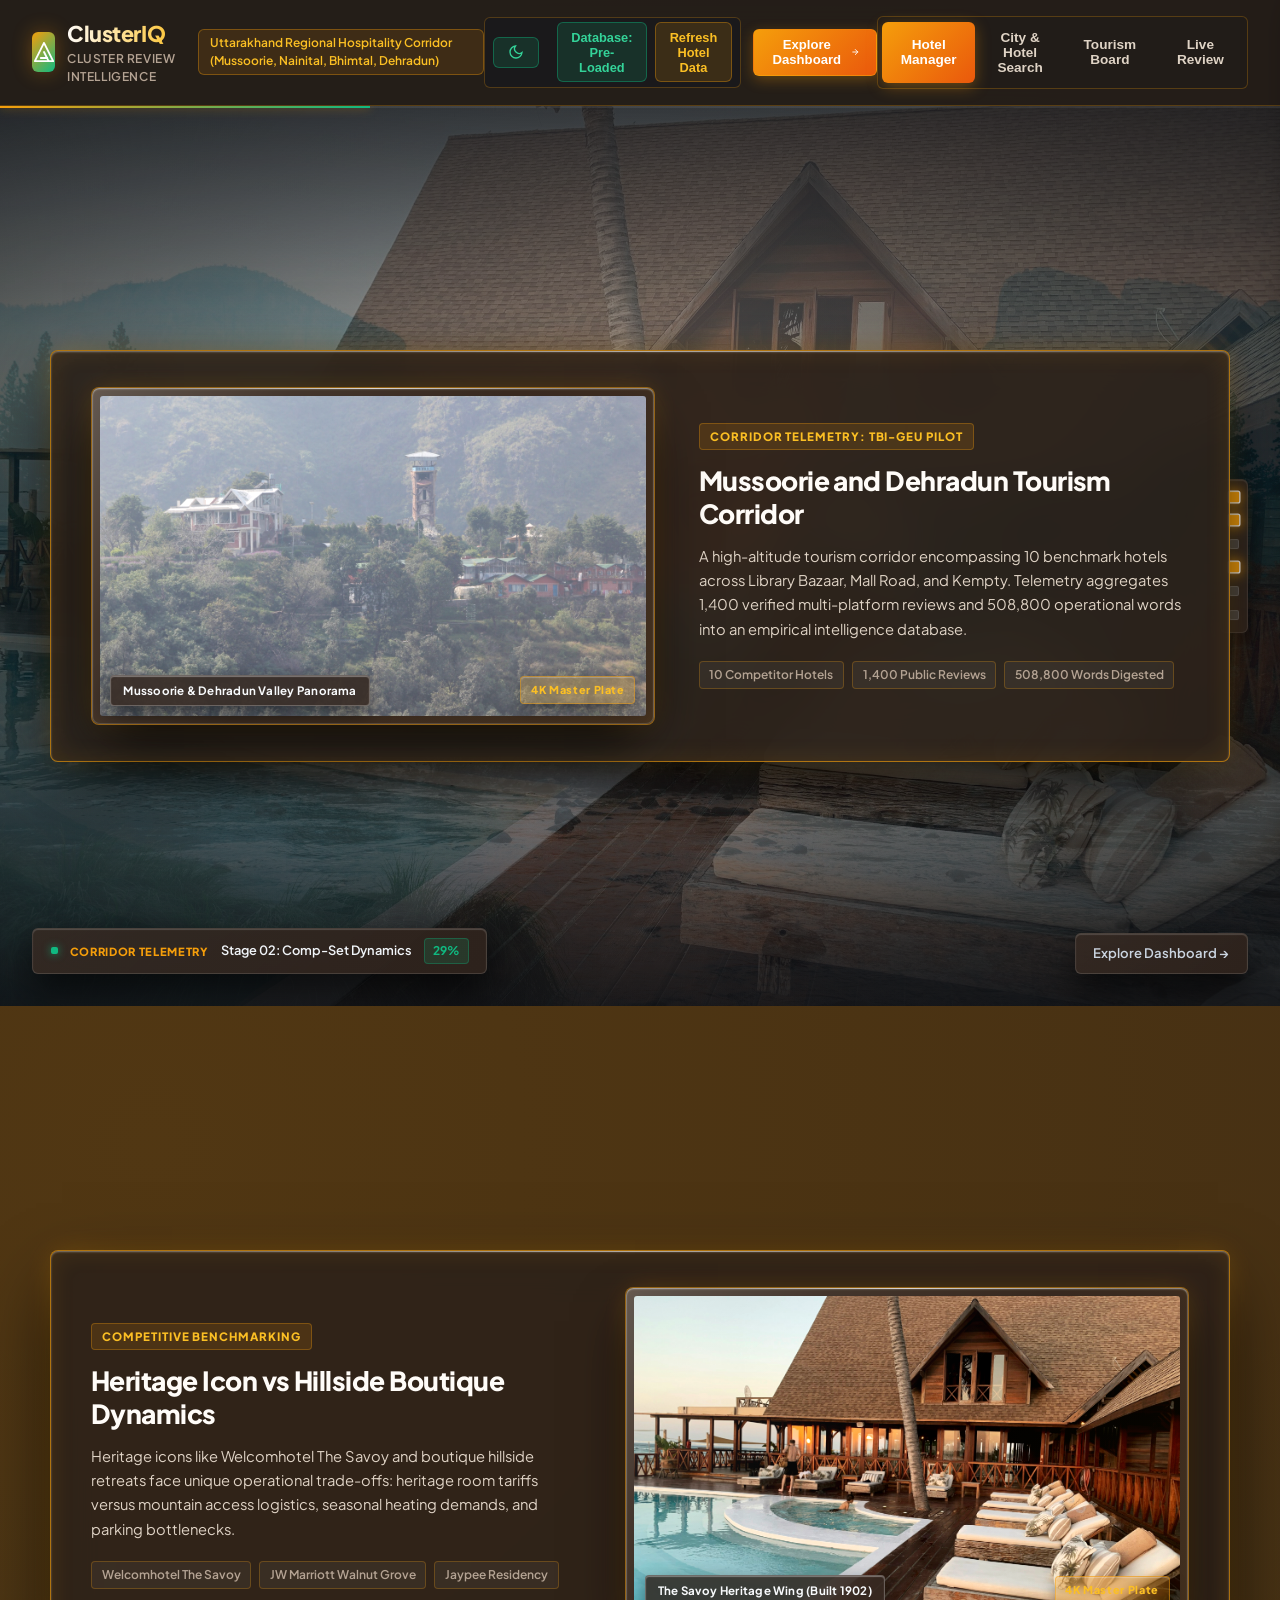
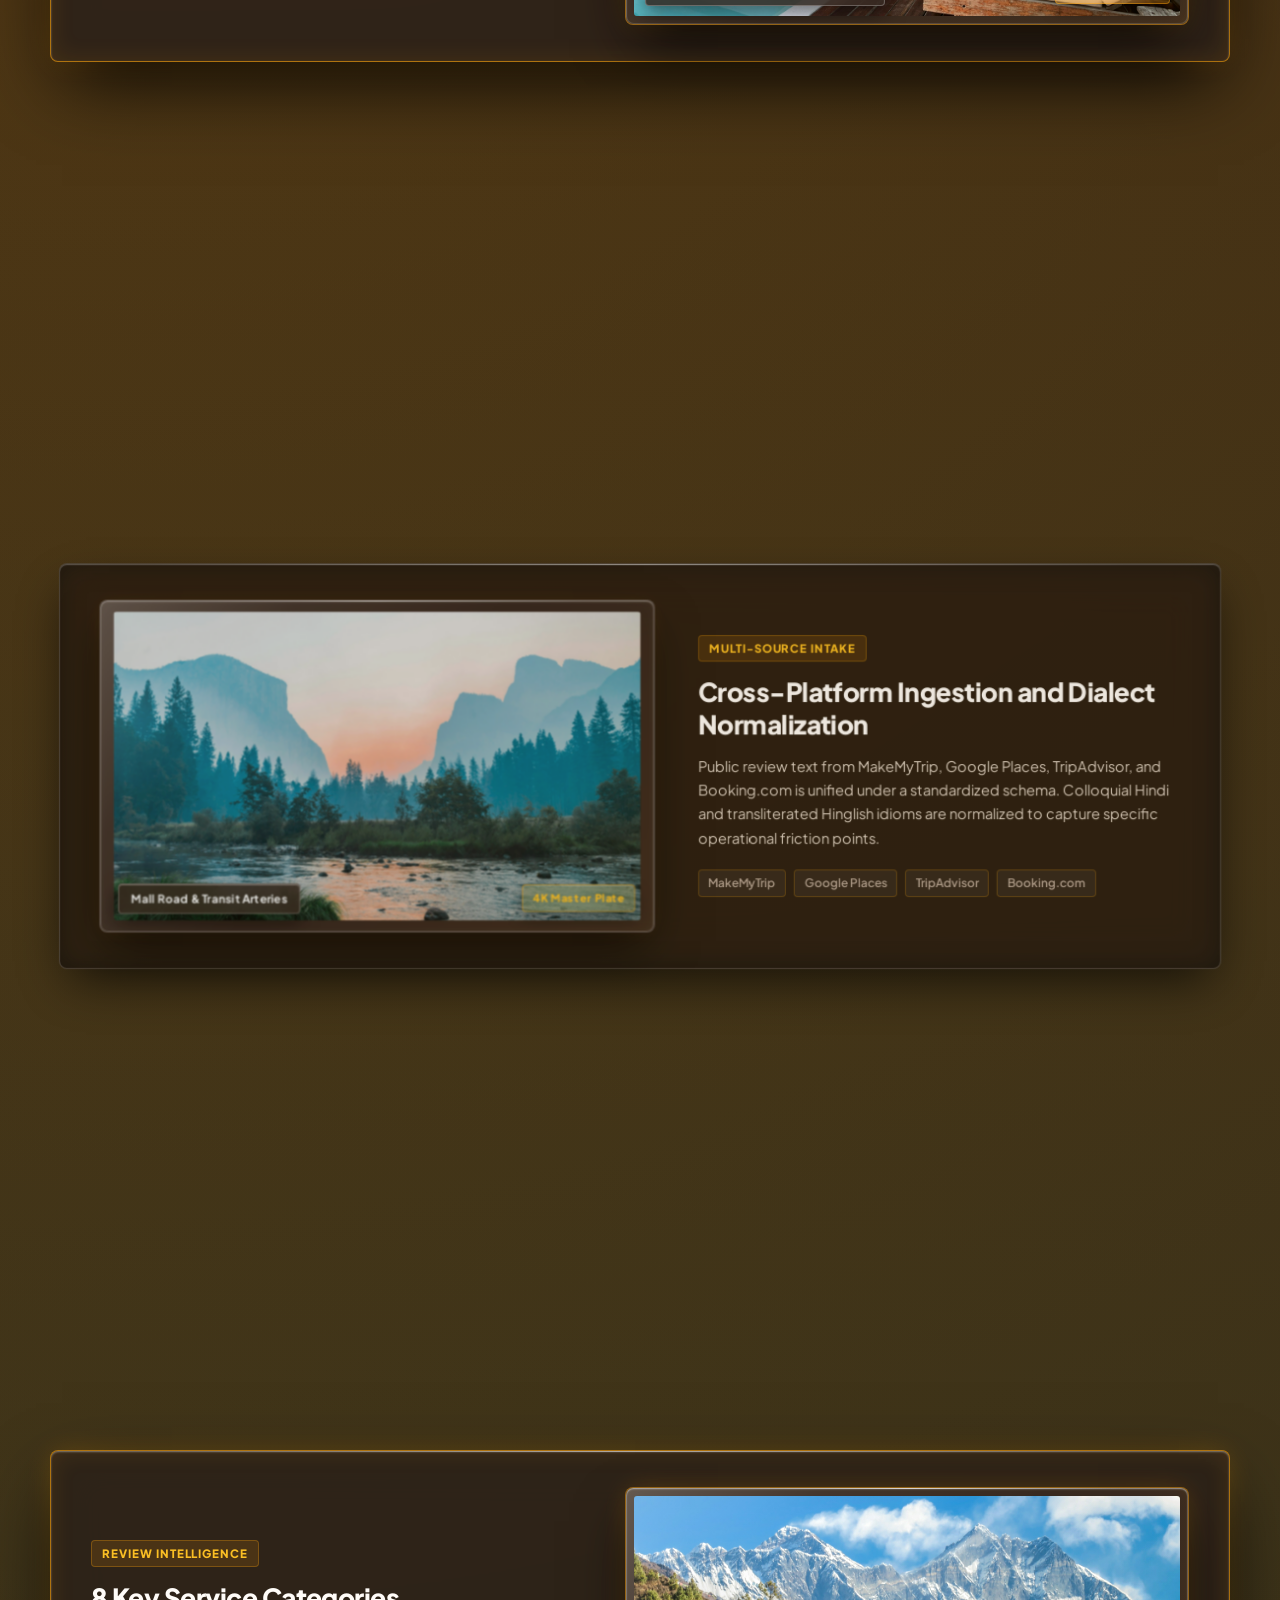
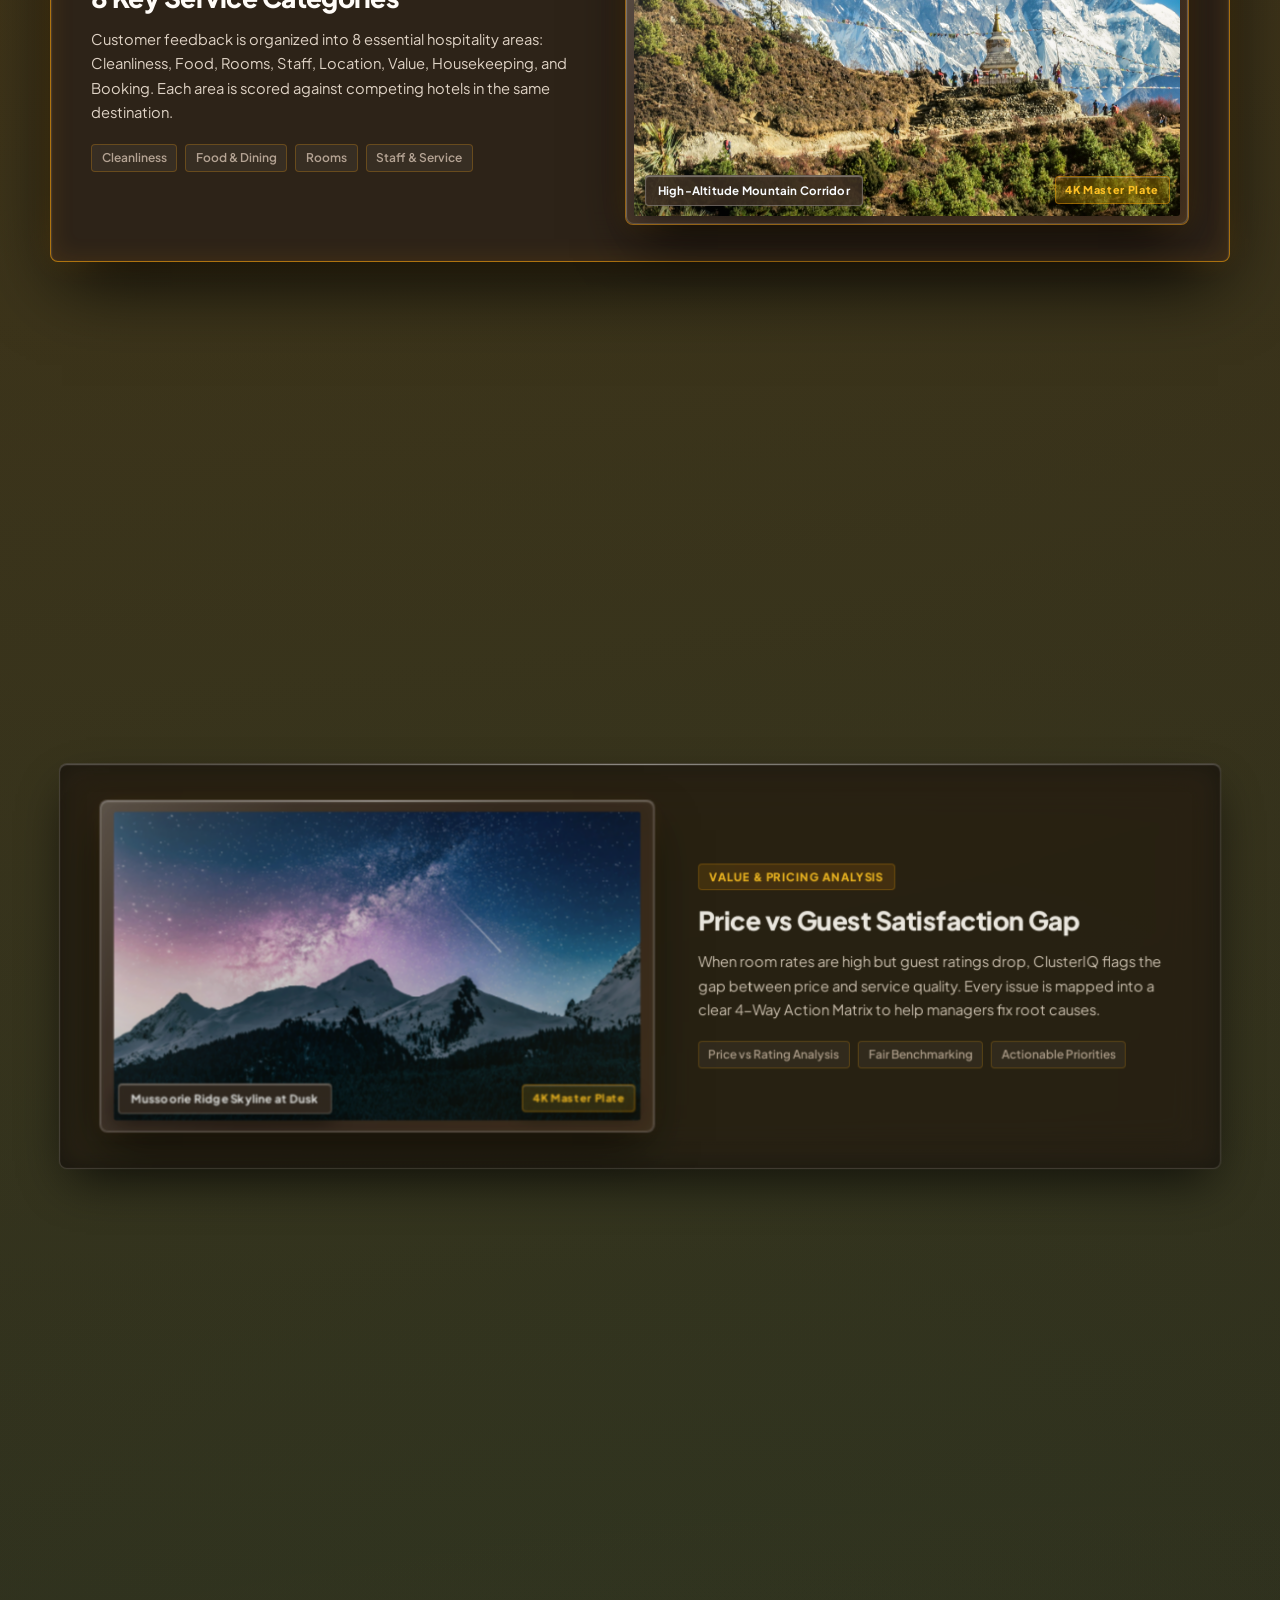
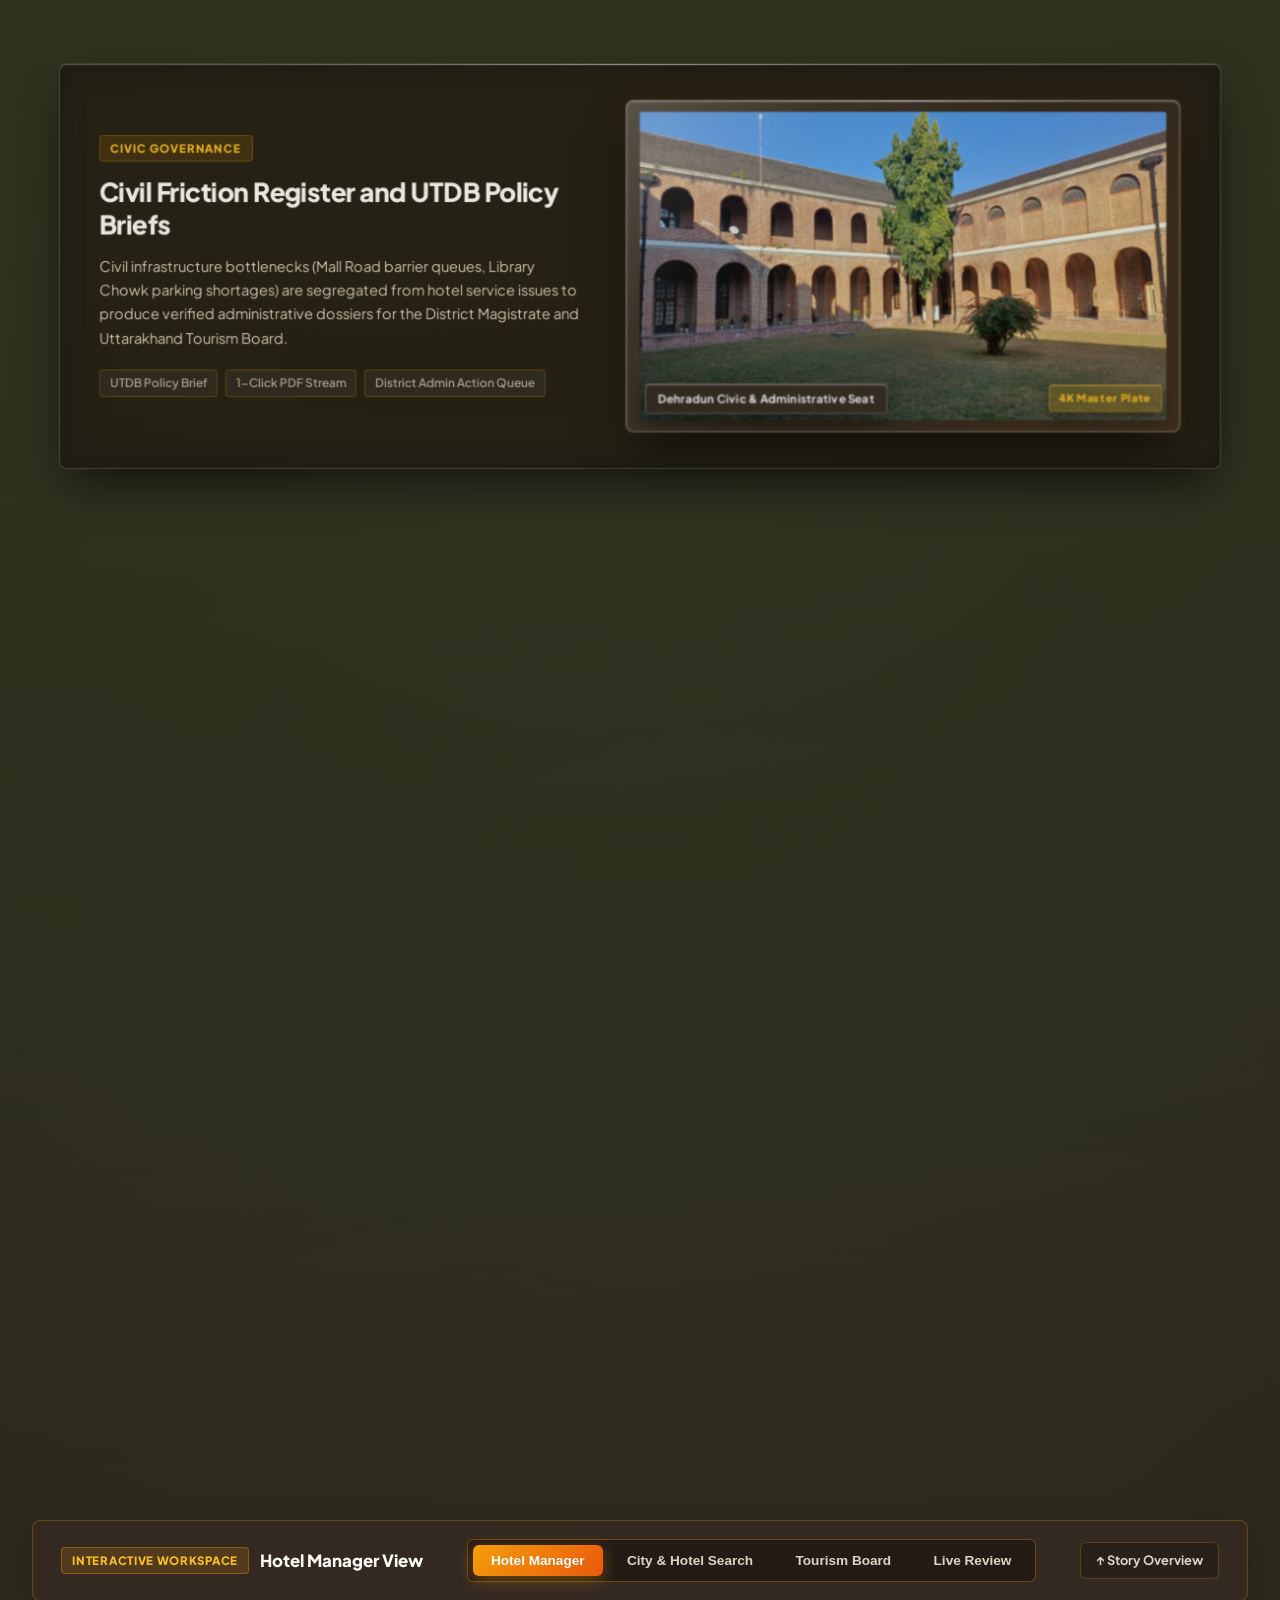
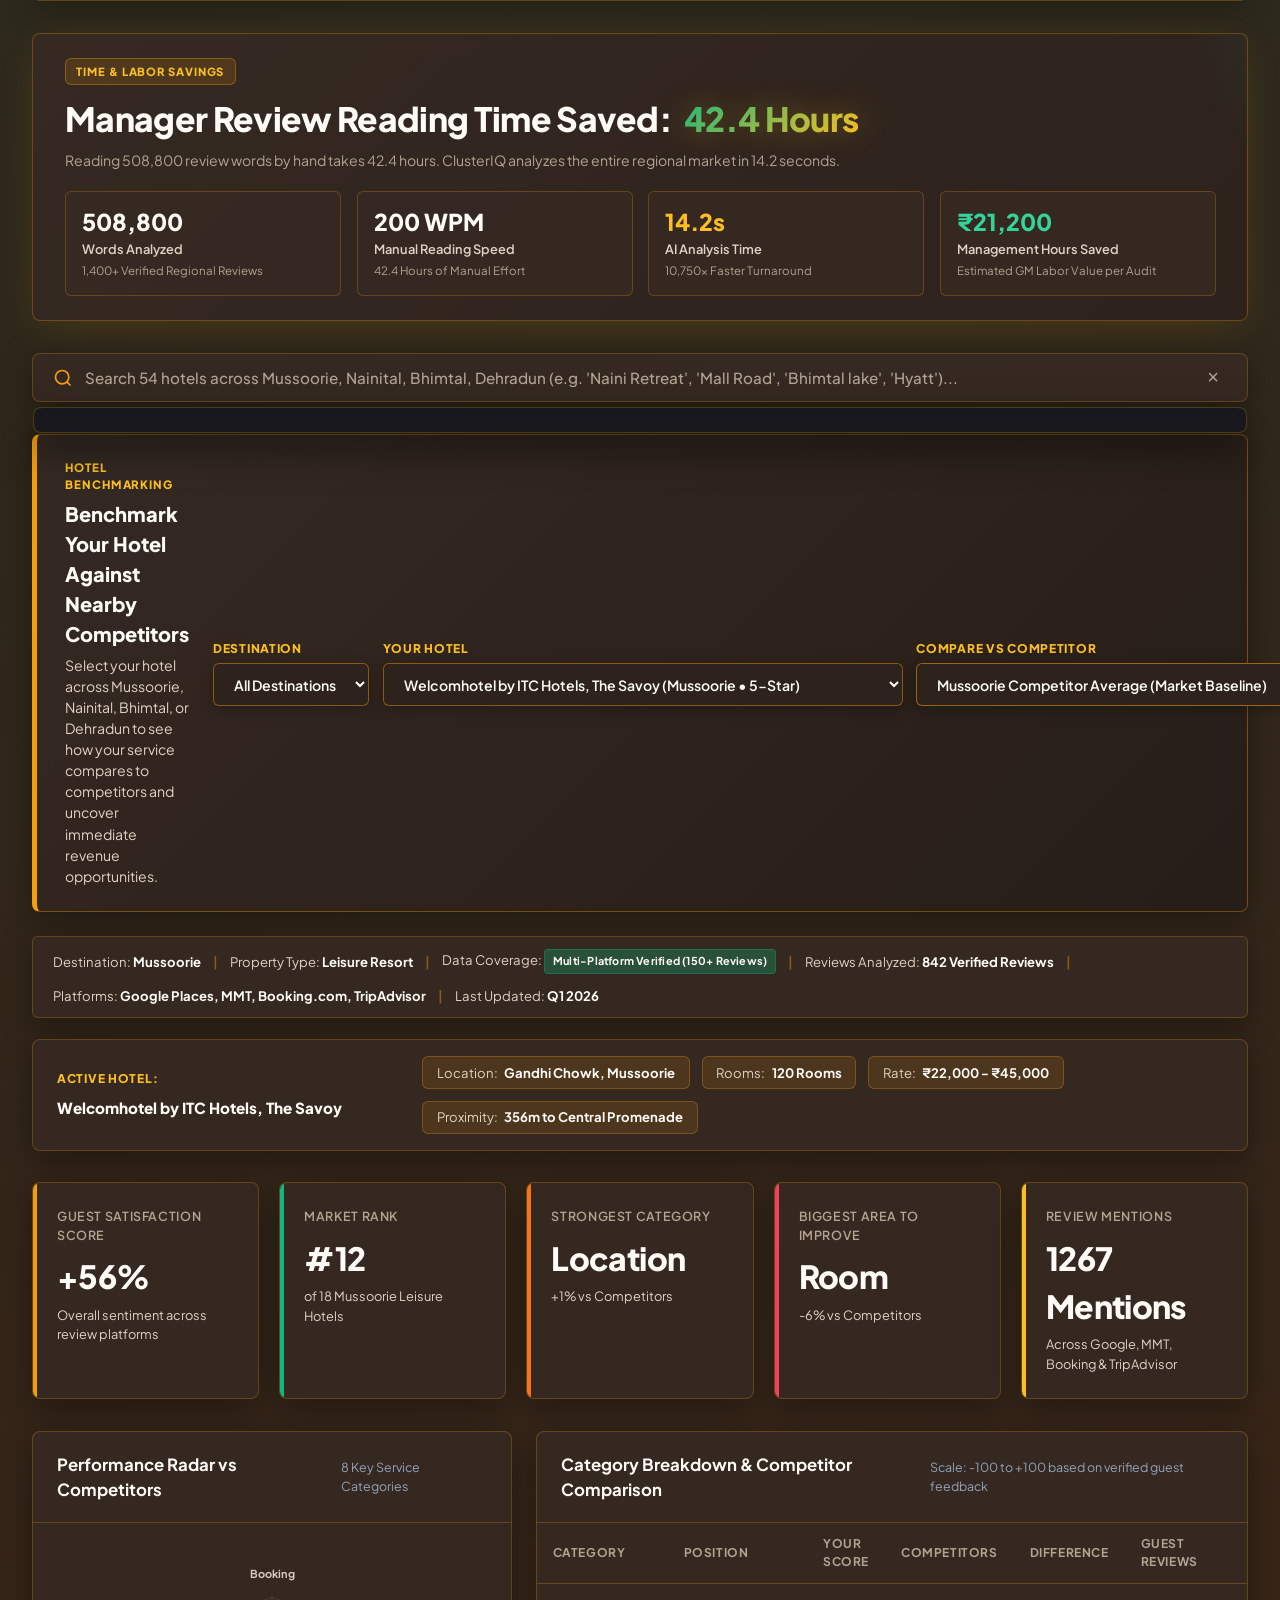
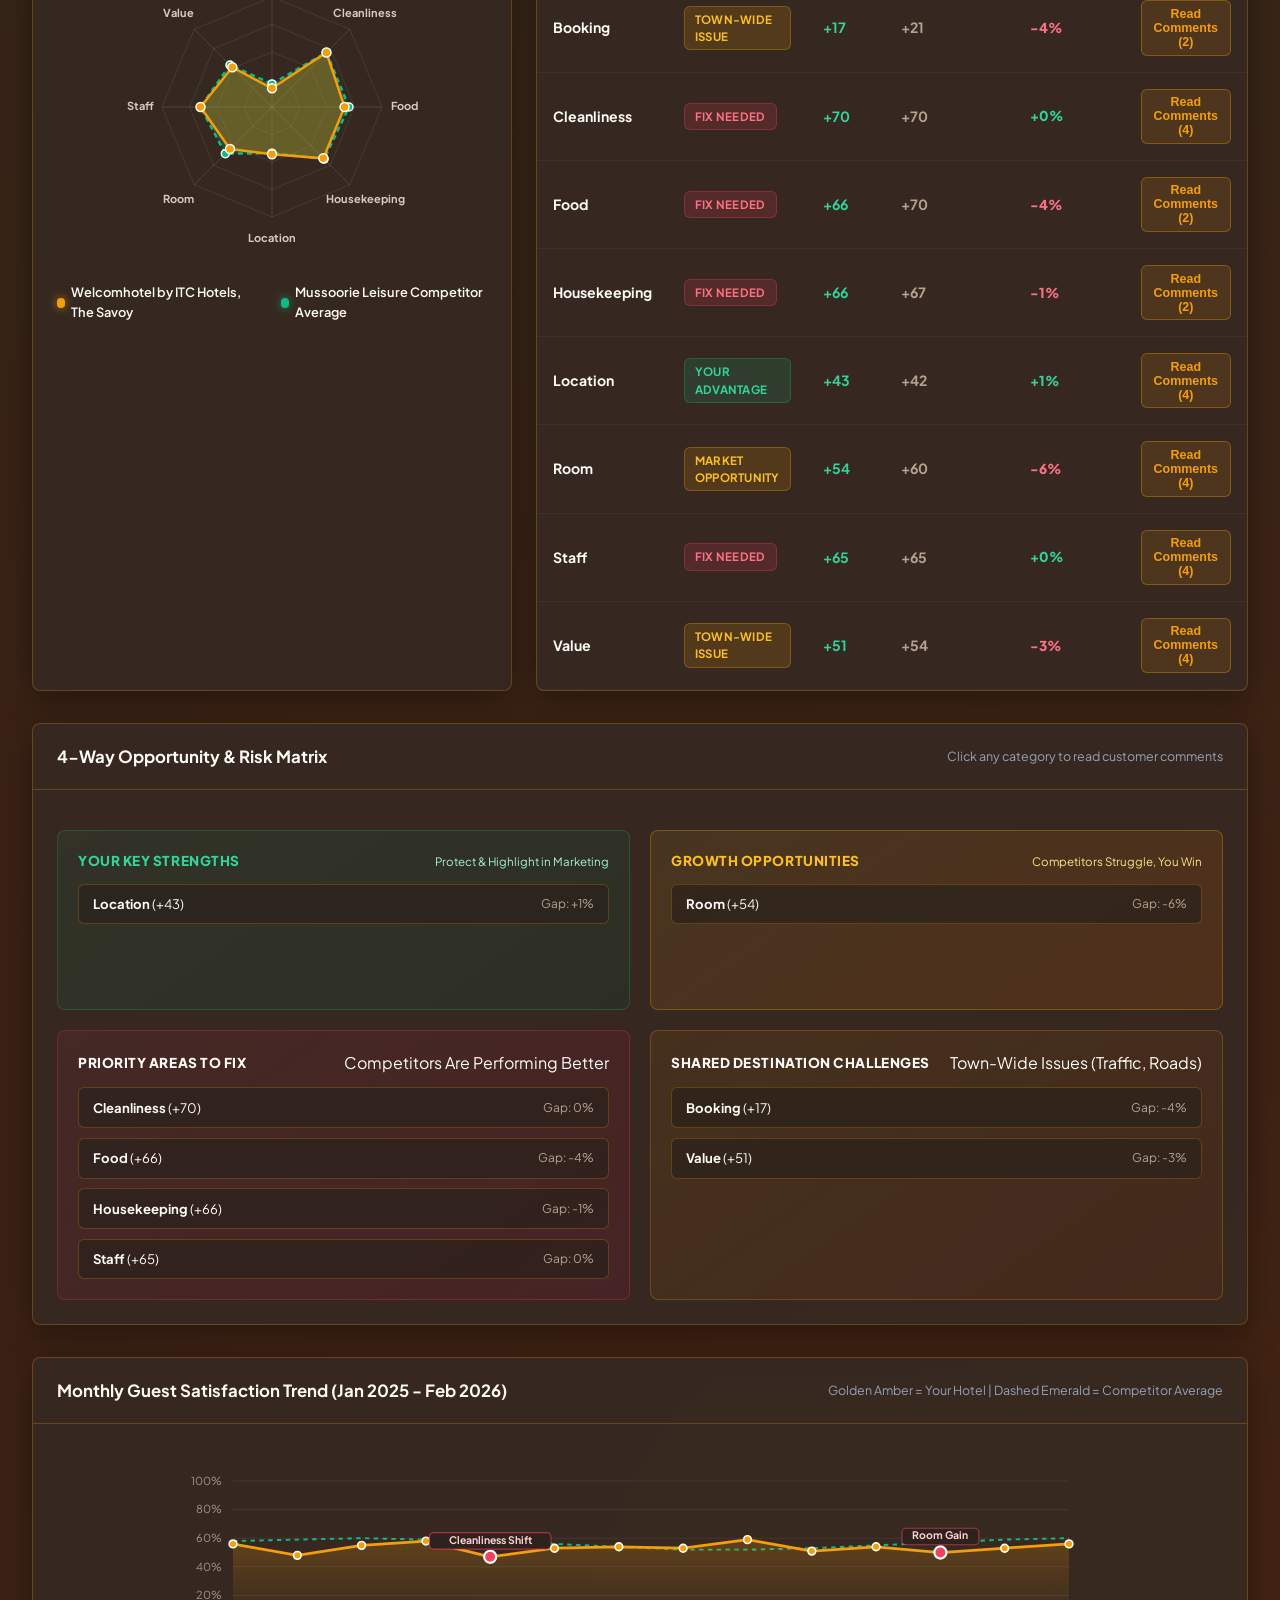
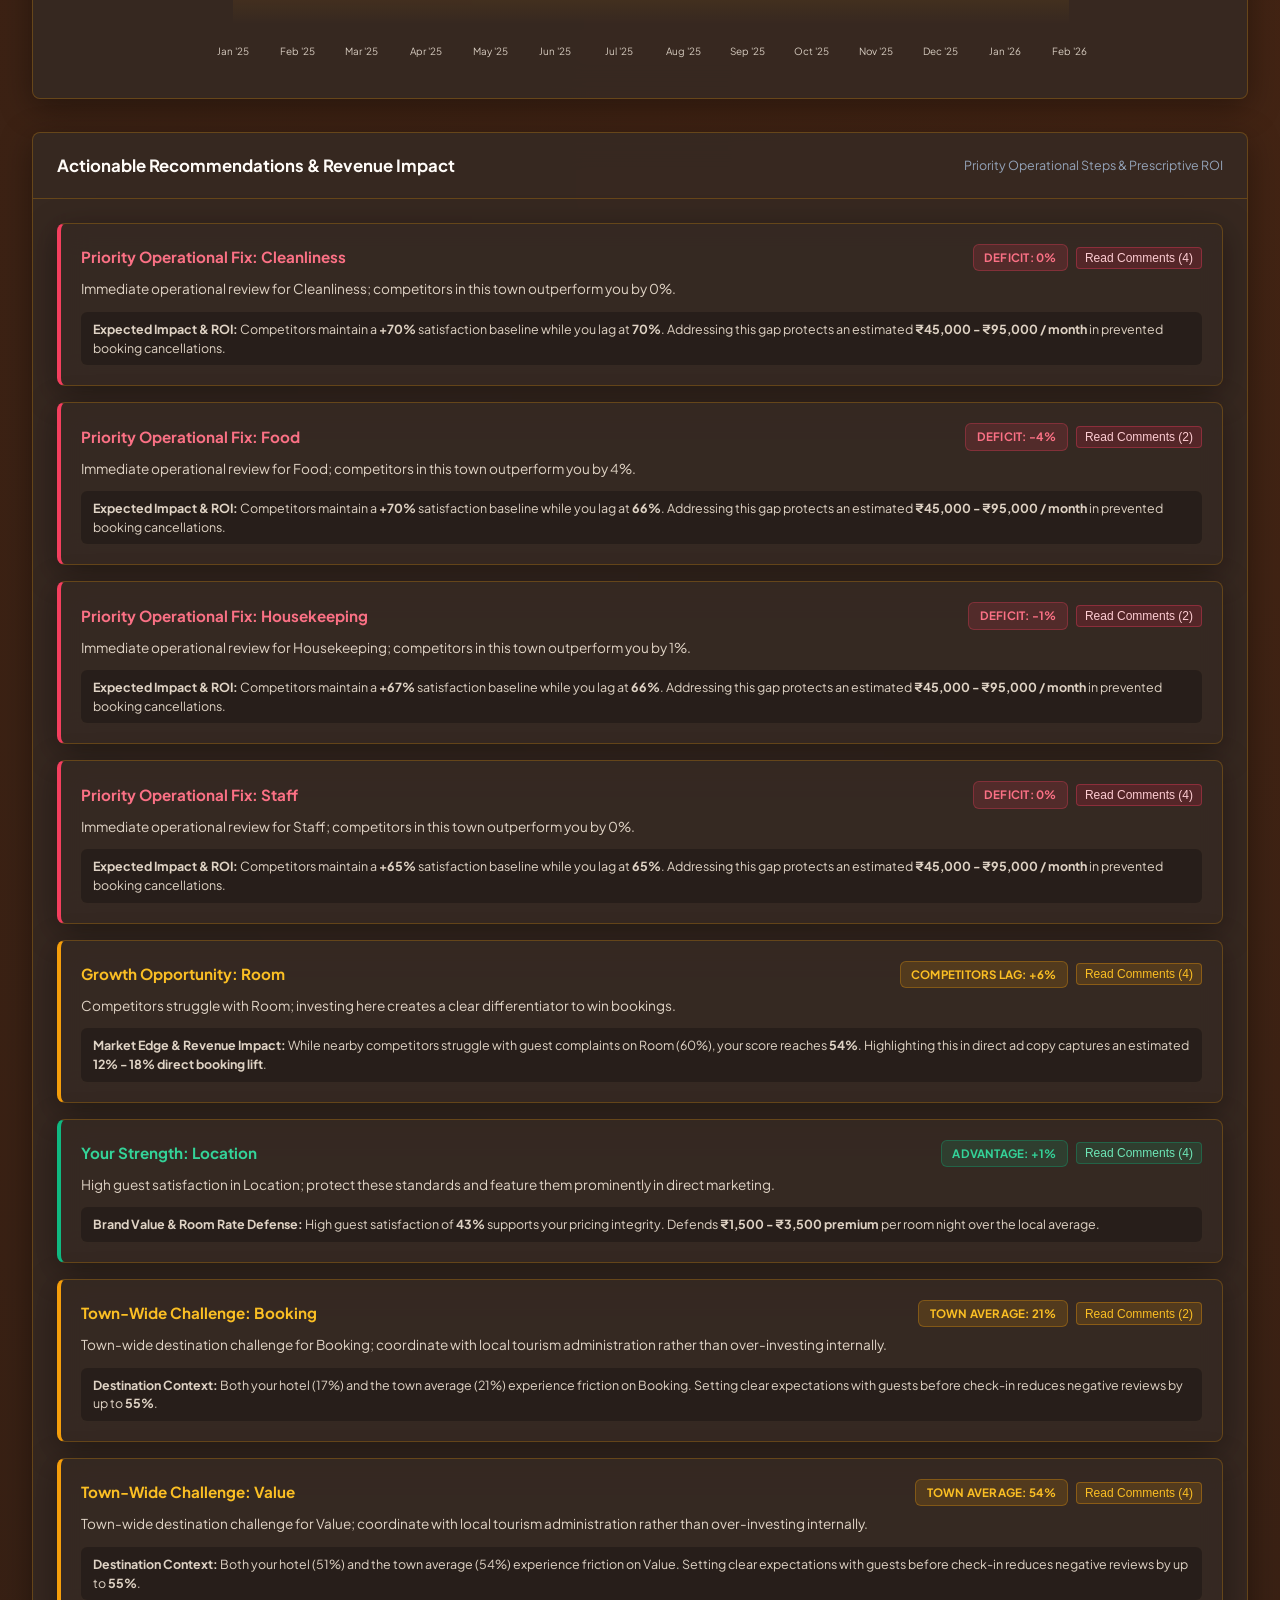
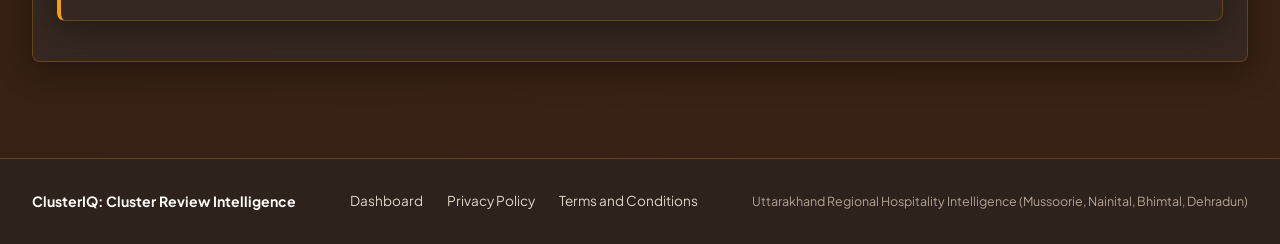
==== commit 6a34dd7d: "fix(theme): complete light mode high-contrast audit and 120fps 4K glassmorphic scrollytelling slides" ====
--- a/frontend/index.html
+++ b/frontend/index.html
@@ -11,6 +11,14 @@
     <link href="https://fonts.googleapis.com/css2?family=Plus+Jakarta+Sans:wght@400;500;600;700;800&display=swap"
         rel="stylesheet">
     <link rel="stylesheet" href="styles.css">
+    <script>
+        (function() {
+            var savedTheme = localStorage.getItem('clusteriq-theme');
+            if (savedTheme === 'light') {
+                document.documentElement.setAttribute('data-theme', 'light');
+            }
+        })();
+    </script>
 </head>
 
 <body>
@@ -689,64 +697,64 @@
                                 <tr>
                                     <td><div class="aspect-name"><span>Booking</span></div></td>
                                     <td><span class="badge-classification amber">Town-Wide Issue</span></td>
-                                    <td><span style="font-weight: 700; color: #34d399;">+17</span></td>
-                                    <td><span style="color: #94a3b8;">+21</span></td>
+                                    <td><span class="score-val score-pos">+17</span></td>
+                                    <td><span class="score-val score-baseline">+21</span></td>
                                     <td><span class="delta-badge neg">-4%</span></td>
                                     <td><button class="btn-view-evidence" data-category="Booking">Read Comments (2)</button></td>
                                 </tr>
                                 <tr>
                                     <td><div class="aspect-name"><span>Cleanliness</span></div></td>
                                     <td><span class="badge-classification rose">Fix Needed</span></td>
-                                    <td><span style="font-weight: 700; color: #34d399;">+70</span></td>
-                                    <td><span style="color: #94a3b8;">+70</span></td>
+                                    <td><span class="score-val score-pos">+70</span></td>
+                                    <td><span class="score-val score-baseline">+70</span></td>
                                     <td><span class="delta-badge pos">+0%</span></td>
                                     <td><button class="btn-view-evidence" data-category="Cleanliness">Read Comments (4)</button></td>
                                 </tr>
                                 <tr>
                                     <td><div class="aspect-name"><span>Food</span></div></td>
                                     <td><span class="badge-classification rose">Fix Needed</span></td>
-                                    <td><span style="font-weight: 700; color: #34d399;">+66</span></td>
-                                    <td><span style="color: #94a3b8;">+70</span></td>
+                                    <td><span class="score-val score-pos">+66</span></td>
+                                    <td><span class="score-val score-baseline">+70</span></td>
                                     <td><span class="delta-badge neg">-4%</span></td>
                                     <td><button class="btn-view-evidence" data-category="Food">Read Comments (2)</button></td>
                                 </tr>
                                 <tr>
                                     <td><div class="aspect-name"><span>Housekeeping</span></div></td>
                                     <td><span class="badge-classification rose">Fix Needed</span></td>
-                                    <td><span style="font-weight: 700; color: #34d399;">+66</span></td>
-                                    <td><span style="color: #94a3b8;">+67</span></td>
+                                    <td><span class="score-val score-pos">+66</span></td>
+                                    <td><span class="score-val score-baseline">+67</span></td>
                                     <td><span class="delta-badge neg">-1%</span></td>
                                     <td><button class="btn-view-evidence" data-category="Housekeeping">Read Comments (2)</button></td>
                                 </tr>
                                 <tr>
                                     <td><div class="aspect-name"><span>Location</span></div></td>
                                     <td><span class="badge-classification emerald">Your Advantage</span></td>
-                                    <td><span style="font-weight: 700; color: #34d399;">+43</span></td>
-                                    <td><span style="color: #94a3b8;">+42</span></td>
+                                    <td><span class="score-val score-pos">+43</span></td>
+                                    <td><span class="score-val score-baseline">+42</span></td>
                                     <td><span class="delta-badge pos">+1%</span></td>
                                     <td><button class="btn-view-evidence" data-category="Location">Read Comments (4)</button></td>
                                 </tr>
                                 <tr>
                                     <td><div class="aspect-name"><span>Room</span></div></td>
                                     <td><span class="badge-classification cyan">Market Opportunity</span></td>
-                                    <td><span style="font-weight: 700; color: #34d399;">+54</span></td>
-                                    <td><span style="color: #94a3b8;">+60</span></td>
+                                    <td><span class="score-val score-pos">+54</span></td>
+                                    <td><span class="score-val score-baseline">+60</span></td>
                                     <td><span class="delta-badge neg">-6%</span></td>
                                     <td><button class="btn-view-evidence" data-category="Room">Read Comments (4)</button></td>
                                 </tr>
                                 <tr>
                                     <td><div class="aspect-name"><span>Staff</span></div></td>
                                     <td><span class="badge-classification rose">Fix Needed</span></td>
-                                    <td><span style="font-weight: 700; color: #34d399;">+65</span></td>
-                                    <td><span style="color: #94a3b8;">+65</span></td>
+                                    <td><span class="score-val score-pos">+65</span></td>
+                                    <td><span class="score-val score-baseline">+65</span></td>
                                     <td><span class="delta-badge pos">+0%</span></td>
                                     <td><button class="btn-view-evidence" data-category="Staff">Read Comments (4)</button></td>
                                 </tr>
                                 <tr>
                                     <td><div class="aspect-name"><span>Value</span></div></td>
                                     <td><span class="badge-classification amber">Town-Wide Issue</span></td>
-                                    <td><span style="font-weight: 700; color: #34d399;">+51</span></td>
-                                    <td><span style="color: #94a3b8;">+54</span></td>
+                                    <td><span class="score-val score-pos">+51</span></td>
+                                    <td><span class="score-val score-baseline">+54</span></td>
                                     <td><span class="delta-badge neg">-3%</span></td>
                                     <td><button class="btn-view-evidence" data-category="Value">Read Comments (4)</button></td>
                                 </tr>
@@ -784,16 +792,16 @@
 
                         <div class="matrix-quadrant weakness">
                             <div class="quadrant-header">
-                                <span class="quadrant-title" style="color: #fb7185;">Priority Areas to Fix</span>
-                                <span style="font-size: 0.72rem; color: #fecdd3;">Competitors Are Performing Better</span>
+                                <span class="quadrant-title">Priority Areas to Fix</span>
+                                <span class="quadrant-subtitle">Competitors Are Performing Better</span>
                             </div>
                             <div id="quadrant-weakness" class="quadrant-items"></div>
                         </div>
 
                         <div class="matrix-quadrant market-problem">
                             <div class="quadrant-header">
-                                <span class="quadrant-title" style="color: #fbbf24;">Shared Destination Challenges</span>
-                                <span style="font-size: 0.72rem; color: #fef3c7;">Town-Wide Issues (Traffic, Roads)</span>
+                                <span class="quadrant-title">Shared Destination Challenges</span>
+                                <span class="quadrant-subtitle">Town-Wide Issues (Traffic, Roads)</span>
                             </div>
                             <div id="quadrant-market-prob" class="quadrant-items"></div>
                         </div>
@@ -901,128 +909,128 @@
                 <div id="prescriptions-container" class="card-body">
                     <div class="glass-panel" style="padding: 1.25rem; border-left: 4px solid #f43f5e; margin-bottom: 1rem;">
                         <div style="display: flex; justify-content: space-between; align-items: center; margin-bottom: 0.5rem; flex-wrap: wrap; gap: 0.5rem;">
-                            <h4 style="font-size: 0.95rem; font-weight: 700; color: #fb7185;">Priority Operational Fix: Cleanliness</h4>
+                            <h4 class="rx-heading rx-fix" style="font-size: 0.95rem; font-weight: 700;">Priority Operational Fix: Cleanliness</h4>
                             <div style="display: flex; gap: 0.5rem; align-items: center;">
                                 <span class="badge-classification rose">Deficit: 0%</span>
-                                <button class="btn-prescription-evidence" data-category="Cleanliness" style="background: rgba(244,63,94,0.15); border: 1px solid rgba(244,63,94,0.3); color: #fecdd3; padding: 0.2rem 0.5rem; font-size: 0.75rem; border-radius: 4px; cursor: pointer;">
+                                <button class="btn-prescription-evidence rx-btn-fix" data-category="Cleanliness" style="padding: 0.2rem 0.5rem; font-size: 0.75rem; border-radius: 4px; cursor: pointer;">
                                     Read Comments (4)
                                 </button>
                             </div>
                         </div>
                         <p style="font-size: 0.85rem; color: var(--text-secondary); margin-bottom: 0.75rem;">Immediate operational review for Cleanliness; competitors in this town outperform you by 0%.</p>
-                        <div class="prescription-detail-box" style="font-size: 0.78rem; color: var(--text-secondary); background: rgba(0,0,0,0.25); padding: 0.5rem 0.75rem; border-radius: 6px;">
+                        <div class="prescription-detail-box" style="font-size: 0.78rem; padding: 0.5rem 0.75rem; border-radius: 6px;">
                             <strong>Expected Impact & ROI:</strong> Competitors maintain a <strong>+70%</strong> satisfaction baseline while you lag at <strong>70%</strong>. Addressing this gap protects an estimated <strong>₹45,000 - ₹95,000 / month</strong> in prevented booking cancellations.
                         </div>
                     </div>
 
                     <div class="glass-panel" style="padding: 1.25rem; border-left: 4px solid #f43f5e; margin-bottom: 1rem;">
                         <div style="display: flex; justify-content: space-between; align-items: center; margin-bottom: 0.5rem; flex-wrap: wrap; gap: 0.5rem;">
-                            <h4 style="font-size: 0.95rem; font-weight: 700; color: #fb7185;">Priority Operational Fix: Food</h4>
+                            <h4 class="rx-heading rx-fix" style="font-size: 0.95rem; font-weight: 700;">Priority Operational Fix: Food</h4>
                             <div style="display: flex; gap: 0.5rem; align-items: center;">
                                 <span class="badge-classification rose">Deficit: -4%</span>
-                                <button class="btn-prescription-evidence" data-category="Food" style="background: rgba(244,63,94,0.15); border: 1px solid rgba(244,63,94,0.3); color: #fecdd3; padding: 0.2rem 0.5rem; font-size: 0.75rem; border-radius: 4px; cursor: pointer;">
+                                <button class="btn-prescription-evidence rx-btn-fix" data-category="Food" style="padding: 0.2rem 0.5rem; font-size: 0.75rem; border-radius: 4px; cursor: pointer;">
                                     Read Comments (2)
                                 </button>
                             </div>
                         </div>
                         <p style="font-size: 0.85rem; color: var(--text-secondary); margin-bottom: 0.75rem;">Immediate operational review for Food; competitors in this town outperform you by 4%.</p>
-                        <div class="prescription-detail-box" style="font-size: 0.78rem; color: var(--text-secondary); background: rgba(0,0,0,0.25); padding: 0.5rem 0.75rem; border-radius: 6px;">
+                        <div class="prescription-detail-box" style="font-size: 0.78rem; padding: 0.5rem 0.75rem; border-radius: 6px;">
                             <strong>Expected Impact & ROI:</strong> Competitors maintain a <strong>+70%</strong> satisfaction baseline while you lag at <strong>66%</strong>. Addressing this gap protects an estimated <strong>₹45,000 - ₹95,000 / month</strong> in prevented booking cancellations.
                         </div>
                     </div>
 
                     <div class="glass-panel" style="padding: 1.25rem; border-left: 4px solid #f43f5e; margin-bottom: 1rem;">
                         <div style="display: flex; justify-content: space-between; align-items: center; margin-bottom: 0.5rem; flex-wrap: wrap; gap: 0.5rem;">
-                            <h4 style="font-size: 0.95rem; font-weight: 700; color: #fb7185;">Priority Operational Fix: Housekeeping</h4>
+                            <h4 class="rx-heading rx-fix" style="font-size: 0.95rem; font-weight: 700;">Priority Operational Fix: Housekeeping</h4>
                             <div style="display: flex; gap: 0.5rem; align-items: center;">
                                 <span class="badge-classification rose">Deficit: -1%</span>
-                                <button class="btn-prescription-evidence" data-category="Housekeeping" style="background: rgba(244,63,94,0.15); border: 1px solid rgba(244,63,94,0.3); color: #fecdd3; padding: 0.2rem 0.5rem; font-size: 0.75rem; border-radius: 4px; cursor: pointer;">
+                                <button class="btn-prescription-evidence rx-btn-fix" data-category="Housekeeping" style="padding: 0.2rem 0.5rem; font-size: 0.75rem; border-radius: 4px; cursor: pointer;">
                                     Read Comments (2)
                                 </button>
                             </div>
                         </div>
                         <p style="font-size: 0.85rem; color: var(--text-secondary); margin-bottom: 0.75rem;">Immediate operational review for Housekeeping; competitors in this town outperform you by 1%.</p>
-                        <div class="prescription-detail-box" style="font-size: 0.78rem; color: var(--text-secondary); background: rgba(0,0,0,0.25); padding: 0.5rem 0.75rem; border-radius: 6px;">
+                        <div class="prescription-detail-box" style="font-size: 0.78rem; padding: 0.5rem 0.75rem; border-radius: 6px;">
                             <strong>Expected Impact & ROI:</strong> Competitors maintain a <strong>+67%</strong> satisfaction baseline while you lag at <strong>66%</strong>. Addressing this gap protects an estimated <strong>₹45,000 - ₹95,000 / month</strong> in prevented booking cancellations.
                         </div>
                     </div>
 
                     <div class="glass-panel" style="padding: 1.25rem; border-left: 4px solid #f43f5e; margin-bottom: 1rem;">
                         <div style="display: flex; justify-content: space-between; align-items: center; margin-bottom: 0.5rem; flex-wrap: wrap; gap: 0.5rem;">
-                            <h4 style="font-size: 0.95rem; font-weight: 700; color: #fb7185;">Priority Operational Fix: Staff</h4>
+                            <h4 class="rx-heading rx-fix" style="font-size: 0.95rem; font-weight: 700;">Priority Operational Fix: Staff</h4>
                             <div style="display: flex; gap: 0.5rem; align-items: center;">
                                 <span class="badge-classification rose">Deficit: 0%</span>
-                                <button class="btn-prescription-evidence" data-category="Staff" style="background: rgba(244,63,94,0.15); border: 1px solid rgba(244,63,94,0.3); color: #fecdd3; padding: 0.2rem 0.5rem; font-size: 0.75rem; border-radius: 4px; cursor: pointer;">
+                                <button class="btn-prescription-evidence rx-btn-fix" data-category="Staff" style="padding: 0.2rem 0.5rem; font-size: 0.75rem; border-radius: 4px; cursor: pointer;">
                                     Read Comments (4)
                                 </button>
                             </div>
                         </div>
                         <p style="font-size: 0.85rem; color: var(--text-secondary); margin-bottom: 0.75rem;">Immediate operational review for Staff; competitors in this town outperform you by 0%.</p>
-                        <div class="prescription-detail-box" style="font-size: 0.78rem; color: var(--text-secondary); background: rgba(0,0,0,0.25); padding: 0.5rem 0.75rem; border-radius: 6px;">
+                        <div class="prescription-detail-box" style="font-size: 0.78rem; padding: 0.5rem 0.75rem; border-radius: 6px;">
                             <strong>Expected Impact & ROI:</strong> Competitors maintain a <strong>+65%</strong> satisfaction baseline while you lag at <strong>65%</strong>. Addressing this gap protects an estimated <strong>₹45,000 - ₹95,000 / month</strong> in prevented booking cancellations.
                         </div>
                     </div>
 
                     <div class="glass-panel" style="padding: 1.25rem; border-left: 4px solid #f59e0b; margin-bottom: 1rem;">
                         <div style="display: flex; justify-content: space-between; align-items: center; margin-bottom: 0.5rem; flex-wrap: wrap; gap: 0.5rem;">
-                            <h4 style="font-size: 0.95rem; font-weight: 700; color: #fbbf24;">Growth Opportunity: Room</h4>
+                            <h4 class="rx-heading rx-opp" style="font-size: 0.95rem; font-weight: 700;">Growth Opportunity: Room</h4>
                             <div style="display: flex; gap: 0.5rem; align-items: center;">
-                                <span class="badge-classification amber" style="background: rgba(245,158,11,0.15); color: #fbbf24; border: 1px solid rgba(245,158,11,0.35);">Competitors Lag: +6%</span>
-                                <button class="btn-prescription-evidence" data-category="Room" style="background: rgba(245,158,11,0.15); border: 1px solid rgba(245,158,11,0.35); color: #fbbf24; padding: 0.2rem 0.5rem; font-size: 0.75rem; border-radius: 4px; cursor: pointer;">
+                                <span class="badge-classification amber">Competitors Lag: +6%</span>
+                                <button class="btn-prescription-evidence rx-btn-opp" data-category="Room" style="padding: 0.2rem 0.5rem; font-size: 0.75rem; border-radius: 4px; cursor: pointer;">
                                     Read Comments (4)
                                 </button>
                             </div>
                         </div>
                         <p style="font-size: 0.85rem; color: var(--text-secondary); margin-bottom: 0.75rem;">Competitors struggle with Room; investing here creates a clear differentiator to win bookings.</p>
-                        <div class="prescription-detail-box" style="font-size: 0.78rem; color: var(--text-secondary); background: rgba(0,0,0,0.25); padding: 0.5rem 0.75rem; border-radius: 6px;">
+                        <div class="prescription-detail-box" style="font-size: 0.78rem; padding: 0.5rem 0.75rem; border-radius: 6px;">
                             <strong>Market Edge & Revenue Impact:</strong> While nearby competitors struggle with guest complaints on Room (60%), your score reaches <strong>54%</strong>. Highlighting this in direct ad copy captures an estimated <strong>12% - 18% direct booking lift</strong>.
                         </div>
                     </div>
 
                     <div class="glass-panel" style="padding: 1.25rem; border-left: 4px solid #10b981; margin-bottom: 1rem;">
                         <div style="display: flex; justify-content: space-between; align-items: center; margin-bottom: 0.5rem; flex-wrap: wrap; gap: 0.5rem;">
-                            <h4 style="font-size: 0.95rem; font-weight: 700; color: #34d399;">Your Strength: Location</h4>
+                            <h4 class="rx-heading rx-adv" style="font-size: 0.95rem; font-weight: 700;">Your Strength: Location</h4>
                             <div style="display: flex; gap: 0.5rem; align-items: center;">
                                 <span class="badge-classification emerald">Advantage: +1%</span>
-                                <button class="btn-prescription-evidence" data-category="Location" style="background: rgba(16,185,129,0.15); border: 1px solid rgba(16,185,129,0.3); color: #6ee7b7; padding: 0.2rem 0.5rem; font-size: 0.75rem; border-radius: 4px; cursor: pointer;">
+                                <button class="btn-prescription-evidence rx-btn-adv" data-category="Location" style="padding: 0.2rem 0.5rem; font-size: 0.75rem; border-radius: 4px; cursor: pointer;">
                                     Read Comments (4)
                                 </button>
                             </div>
                         </div>
                         <p style="font-size: 0.85rem; color: var(--text-secondary); margin-bottom: 0.75rem;">High guest satisfaction in Location; protect these standards and feature them prominently in direct marketing.</p>
-                        <div class="prescription-detail-box" style="font-size: 0.78rem; color: var(--text-secondary); background: rgba(0,0,0,0.25); padding: 0.5rem 0.75rem; border-radius: 6px;">
+                        <div class="prescription-detail-box" style="font-size: 0.78rem; padding: 0.5rem 0.75rem; border-radius: 6px;">
                             <strong>Brand Value & Room Rate Defense:</strong> High guest satisfaction of <strong>43%</strong> supports your pricing integrity. Defends <strong>₹1,500 - ₹3,500 premium</strong> per room night over the local average.
                         </div>
                     </div>
 
                     <div class="glass-panel" style="padding: 1.25rem; border-left: 4px solid #f59e0b; margin-bottom: 1rem;">
                         <div style="display: flex; justify-content: space-between; align-items: center; margin-bottom: 0.5rem; flex-wrap: wrap; gap: 0.5rem;">
-                            <h4 style="font-size: 0.95rem; font-weight: 700; color: #fbbf24;">Town-Wide Challenge: Booking</h4>
+                            <h4 class="rx-heading rx-mkt" style="font-size: 0.95rem; font-weight: 700;">Town-Wide Challenge: Booking</h4>
                             <div style="display: flex; gap: 0.5rem; align-items: center;">
-                                <span class="badge-classification amber" style="background: rgba(245,158,11,0.15); color: #fbbf24; border: 1px solid rgba(245,158,11,0.3);">Town Average: 21%</span>
-                                <button class="btn-prescription-evidence" data-category="Booking" style="background: rgba(245,158,11,0.15); border: 1px solid rgba(245,158,11,0.3); color: #fde68a; padding: 0.2rem 0.5rem; font-size: 0.75rem; border-radius: 4px; cursor: pointer;">
+                                <span class="badge-classification amber">Town Average: 21%</span>
+                                <button class="btn-prescription-evidence rx-btn-mkt" data-category="Booking" style="padding: 0.2rem 0.5rem; font-size: 0.75rem; border-radius: 4px; cursor: pointer;">
                                     Read Comments (2)
                                 </button>
                             </div>
                         </div>
                         <p style="font-size: 0.85rem; color: var(--text-secondary); margin-bottom: 0.75rem;">Town-wide destination challenge for Booking; coordinate with local tourism administration rather than over-investing internally.</p>
-                        <div class="prescription-detail-box" style="font-size: 0.78rem; color: var(--text-secondary); background: rgba(0,0,0,0.25); padding: 0.5rem 0.75rem; border-radius: 6px;">
+                        <div class="prescription-detail-box" style="font-size: 0.78rem; padding: 0.5rem 0.75rem; border-radius: 6px;">
                             <strong>Destination Context:</strong> Both your hotel (17%) and the town average (21%) experience friction on Booking. Setting clear expectations with guests before check-in reduces negative reviews by up to <strong>55%</strong>.
                         </div>
                     </div>
 
                     <div class="glass-panel" style="padding: 1.25rem; border-left: 4px solid #f59e0b; margin-bottom: 1rem;">
                         <div style="display: flex; justify-content: space-between; align-items: center; margin-bottom: 0.5rem; flex-wrap: wrap; gap: 0.5rem;">
-                            <h4 style="font-size: 0.95rem; font-weight: 700; color: #fbbf24;">Town-Wide Challenge: Value</h4>
+                            <h4 class="rx-heading rx-mkt" style="font-size: 0.95rem; font-weight: 700;">Town-Wide Challenge: Value</h4>
                             <div style="display: flex; gap: 0.5rem; align-items: center;">
-                                <span class="badge-classification amber" style="background: rgba(245,158,11,0.15); color: #fbbf24; border: 1px solid rgba(245,158,11,0.3);">Town Average: 54%</span>
-                                <button class="btn-prescription-evidence" data-category="Value" style="background: rgba(245,158,11,0.15); border: 1px solid rgba(245,158,11,0.3); color: #fde68a; padding: 0.2rem 0.5rem; font-size: 0.75rem; border-radius: 4px; cursor: pointer;">
+                                <span class="badge-classification amber">Town Average: 54%</span>
+                                <button class="btn-prescription-evidence rx-btn-mkt" data-category="Value" style="padding: 0.2rem 0.5rem; font-size: 0.75rem; border-radius: 4px; cursor: pointer;">
                                     Read Comments (4)
                                 </button>
                             </div>
                         </div>
                         <p style="font-size: 0.85rem; color: var(--text-secondary); margin-bottom: 0.75rem;">Town-wide destination challenge for Value; coordinate with local tourism administration rather than over-investing internally.</p>
-                        <div class="prescription-detail-box" style="font-size: 0.78rem; color: var(--text-secondary); background: rgba(0,0,0,0.25); padding: 0.5rem 0.75rem; border-radius: 6px;">
+                        <div class="prescription-detail-box" style="font-size: 0.78rem; padding: 0.5rem 0.75rem; border-radius: 6px;">
                             <strong>Destination Context:</strong> Both your hotel (51%) and the town average (54%) experience friction on Value. Setting clear expectations with guests before check-in reduces negative reviews by up to <strong>55%</strong>.
                         </div>
                     </div>
@@ -1204,7 +1212,7 @@
                         <div class="card-title">
                             Review Categories & English Translation
                         </div>
-                        <span style="font-size: 0.78rem; color: #34d399;">AI Analysis</span>
+                        <span style="font-size: 0.78rem; color: var(--accent-emerald);">AI Analysis</span>
                     </div>
                     <div id="live-absa-results" class="card-body">
                         <p style="color: var(--text-muted); font-style: italic;">Click "Analyze Review" or select a preset to view
@@ -1217,11 +1225,11 @@
                         <div class="card-title">
                             Structured Data Output (JSON)
                         </div>
-                        <span style="font-size: 0.78rem; color: #fbbf24;">API Response</span>
+                        <span style="font-size: 0.78rem; color: var(--accent-joy);">API Response</span>
                     </div>
                     <div class="card-body">
                         <pre id="live-json-preview"
-                            style="background: var(--bg-card); border: 1px solid var(--border-glass); padding: 1rem; border-radius: 8px; color: #fbbf24; font-size: 0.8rem; overflow-x: auto; max-height: 400px;"></pre>
+                            style="padding: 1rem; border-radius: 8px; font-size: 0.8rem; overflow-x: auto; max-height: 400px;"></pre>
                     </div>
                 </div>
             </div>
--- a/frontend/styles.css
+++ b/frontend/styles.css
@@ -4,19 +4,26 @@
    ========================================================================== */
 
 :root {
-  --bg-primary: #231a15;        /* Warm peaceful roasted terracotta chestnut (earthy, cozy, zero cold blue or charcoal) */
-  --bg-secondary: #2d221c;      /* Warm toasted cocoa pecan */
-  --bg-card: rgba(54, 42, 35, 0.88); /* Warm terracotta amber-bronze glass */
+  --bg-primary: #231a15;
+  /* Warm peaceful roasted terracotta chestnut (earthy, cozy, zero cold blue or charcoal) */
+  --bg-secondary: #2d221c;
+  /* Warm toasted cocoa pecan */
+  --bg-card: rgba(54, 42, 35, 0.88);
+  /* Warm terracotta amber-bronze glass */
   --bg-card-hover: rgba(70, 55, 46, 0.94);
   --border-glass: rgba(245, 158, 11, 0.25);
   --border-focus: rgba(245, 158, 11, 0.7);
 
-  --text-primary: #fffcf8;      /* Luminous warm cream */
-  --text-secondary: #dfd3c5;    /* Warm cashmere sand */
-  --text-muted: #b4a393;        /* Warm toasted almond */
+  --text-primary: #fffcf8;
+  /* Luminous warm cream */
+  --text-secondary: #dfd3c5;
+  /* Warm cashmere sand */
+  --text-muted: #b4a393;
+  /* Warm toasted almond */
 
   /* Joyful & Uplifting Color Palette (Sunburst Amber, Fresh Spring Emerald, Sunset Coral) */
-  --accent-cyan: #f59e0b; /* Aliased to warm joyful amber */
+  --accent-cyan: #f59e0b;
+  /* Aliased to warm joyful amber */
   --accent-cyan-glow: rgba(245, 158, 11, 0.28);
   --accent-joy: #f59e0b;
   --accent-joy-light: #fbbf24;
@@ -40,16 +47,22 @@
 }
 
 [data-theme="light"] {
-  --bg-primary: #faf6ee;        /* Peaceful warm sunlit linen cream - inviting and serene */
-  --bg-secondary: #f4ecdc;      /* Warm golden almond / soft apricot cashmere */
-  --bg-card: rgba(255, 255, 255, 0.98); /* Clean luminous warm white card */
+  --bg-primary: #faf6ee;
+  /* Peaceful warm sunlit linen cream - inviting and serene */
+  --bg-secondary: #f4ecdc;
+  /* Warm golden almond / soft apricot cashmere */
+  --bg-card: rgba(255, 255, 255, 0.98);
+  /* Clean luminous warm white card */
   --bg-card-hover: #ffffff;
   --border-glass: rgba(217, 119, 6, 0.22);
   --border-focus: rgba(217, 119, 6, 0.7);
 
-  --text-primary: #1c1917;      /* Deep warm espresso - 100% visible, sharp contrast */
-  --text-secondary: #44403c;    /* Deep warm stone */
-  --text-muted: #78716c;        /* Warm taupe */
+  --text-primary: #1c1917;
+  /* Deep warm espresso - 100% visible, sharp contrast */
+  --text-secondary: #44403c;
+  /* Deep warm stone */
+  --text-muted: #78716c;
+  /* Warm taupe */
 
   --accent-cyan: #d97706;
   --accent-cyan-glow: rgba(217, 119, 6, 0.18);
@@ -76,7 +89,7 @@
 body {
   font-family: var(--font-family);
   background: var(--bg-primary);
-  background-image: 
+  background-image:
     radial-gradient(circle at 12% 10%, rgba(245, 158, 11, 0.22) 0%, transparent 52%),
     radial-gradient(circle at 88% 85%, rgba(234, 88, 12, 0.16) 0%, transparent 52%),
     radial-gradient(circle at 50% 45%, rgba(16, 185, 129, 0.12) 0%, transparent 62%);
@@ -87,7 +100,7 @@
 }
 
 [data-theme="light"] body {
-  background-image: 
+  background-image:
     radial-gradient(circle at 10% 12%, rgba(251, 191, 36, 0.25) 0%, transparent 55%),
     radial-gradient(circle at 90% 88%, rgba(16, 185, 129, 0.16) 0%, transparent 55%),
     radial-gradient(circle at 50% 50%, rgba(249, 115, 22, 0.12) 0%, transparent 65%);
@@ -356,11 +369,25 @@
   height: 100%;
 }
 
-.kpi-card.score::before { background: var(--accent-joy); }
-.kpi-card.rank::before { background: var(--accent-emerald); }
-.kpi-card.lead::before { background: var(--accent-coral); }
-.kpi-card.lag::before { background: var(--accent-rose); }
-.kpi-card.reviews::before { background: var(--accent-joy-light); }
+.kpi-card.score::before {
+  background: var(--accent-joy);
+}
+
+.kpi-card.rank::before {
+  background: var(--accent-emerald);
+}
+
+.kpi-card.lead::before {
+  background: var(--accent-coral);
+}
+
+.kpi-card.lag::before {
+  background: var(--accent-rose);
+}
+
+.kpi-card.reviews::before {
+  background: var(--accent-joy-light);
+}
 
 .kpi-title {
   font-size: 0.78rem;
@@ -445,8 +472,15 @@
   border-radius: var(--radius-full);
 }
 
-.legend-dot.property { background: #f59e0b; box-shadow: 0 0 8px rgba(245, 158, 11, 0.7); }
-.legend-dot.cluster { background: #10b981; box-shadow: 0 0 8px rgba(16, 185, 129, 0.7); }
+.legend-dot.property {
+  background: #f59e0b;
+  box-shadow: 0 0 8px rgba(245, 158, 11, 0.7);
+}
+
+.legend-dot.cluster {
+  background: #10b981;
+  box-shadow: 0 0 8px rgba(16, 185, 129, 0.7);
+}
 
 /* Aspect Leaderboard Table */
 .aspect-table {
@@ -493,20 +527,54 @@
   text-transform: uppercase;
 }
 
-.badge-classification.emerald { background: rgba(16, 185, 129, 0.15); color: #34d399; border: 1px solid rgba(16, 185, 129, 0.3); }
-.badge-classification.green { background: rgba(34, 197, 94, 0.15); color: #4ade80; border: 1px solid rgba(34, 197, 94, 0.3); }
-.badge-classification.amber { background: rgba(245, 158, 11, 0.15); color: #fbbf24; border: 1px solid rgba(245, 158, 11, 0.3); }
-.badge-classification.rose { background: rgba(244, 63, 94, 0.15); color: #fb7185; border: 1px solid rgba(244, 63, 94, 0.3); }
-.badge-classification.cyan { background: rgba(245, 158, 11, 0.15); color: #fbbf24; border: 1px solid rgba(245, 158, 11, 0.3); }
-.badge-classification.blue { background: rgba(249, 115, 22, 0.15); color: #fb923c; border: 1px solid rgba(249, 115, 22, 0.3); }
+.badge-classification.emerald {
+  background: rgba(16, 185, 129, 0.15);
+  color: #34d399;
+  border: 1px solid rgba(16, 185, 129, 0.3);
+}
+
+.badge-classification.green {
+  background: rgba(34, 197, 94, 0.15);
+  color: #4ade80;
+  border: 1px solid rgba(34, 197, 94, 0.3);
+}
+
+.badge-classification.amber {
+  background: rgba(245, 158, 11, 0.15);
+  color: #fbbf24;
+  border: 1px solid rgba(245, 158, 11, 0.3);
+}
+
+.badge-classification.rose {
+  background: rgba(244, 63, 94, 0.15);
+  color: #fb7185;
+  border: 1px solid rgba(244, 63, 94, 0.3);
+}
+
+.badge-classification.cyan {
+  background: rgba(245, 158, 11, 0.15);
+  color: #fbbf24;
+  border: 1px solid rgba(245, 158, 11, 0.3);
+}
+
+.badge-classification.blue {
+  background: rgba(249, 115, 22, 0.15);
+  color: #fb923c;
+  border: 1px solid rgba(249, 115, 22, 0.3);
+}
 
 .delta-badge {
   font-weight: 800;
   font-size: 0.85rem;
 }
 
-.delta-badge.pos { color: #34d399; }
-.delta-badge.neg { color: #fb7185; }
+.delta-badge.pos {
+  color: #34d399;
+}
+
+.delta-badge.neg {
+  color: #fb7185;
+}
 
 .btn-view-evidence {
   background: rgba(245, 158, 11, 0.12);
@@ -803,9 +871,20 @@
   border-radius: var(--radius-full);
 }
 
-.severity-pill.critical { background: rgba(244, 63, 94, 0.2); color: #fb7185; }
-.severity-pill.high { background: rgba(245, 158, 11, 0.2); color: #fbbf24; }
-.severity-pill.medium { background: rgba(245, 158, 11, 0.2); color: #fbbf24; }
+.severity-pill.critical {
+  background: rgba(244, 63, 94, 0.2);
+  color: #fb7185;
+}
+
+.severity-pill.high {
+  background: rgba(245, 158, 11, 0.2);
+  color: #fbbf24;
+}
+
+.severity-pill.medium {
+  background: rgba(245, 158, 11, 0.2);
+  color: #fbbf24;
+}
 
 /* Live Tester Playground */
 .tester-box {
@@ -924,7 +1003,10 @@
   color: var(--text-secondary);
 }
 
-.modal-body h1, .modal-body h2, .modal-body h3, .modal-body h4 {
+.modal-body h1,
+.modal-body h2,
+.modal-body h3,
+.modal-body h4 {
   color: var(--text-primary);
   margin: 1.5rem 0 0.5rem 0;
 }
@@ -934,6 +1016,7 @@
   .analytics-row {
     grid-template-columns: 1fr;
   }
+
   .matrix-grid {
     grid-template-columns: 1fr;
   }
@@ -992,13 +1075,27 @@
 }
 
 @keyframes slideDown {
-  from { opacity: 0; transform: translateY(-10px); }
-  to { opacity: 1; transform: translateY(0); }
+  from {
+    opacity: 0;
+    transform: translateY(-10px);
+  }
+
+  to {
+    opacity: 1;
+    transform: translateY(0);
+  }
 }
 
 @keyframes pulseIcon {
-  0%, 100% { transform: scale(1); }
-  50% { transform: scale(1.15); }
+
+  0%,
+  100% {
+    transform: scale(1);
+  }
+
+  50% {
+    transform: scale(1.15);
+  }
 }
 
 /* 2. Top Header Controls: Warm Cache & Refresh Button */
@@ -1414,7 +1511,7 @@
 .scrolly-vignette {
   position: absolute;
   inset: 0;
-  background: 
+  background:
     radial-gradient(circle at center, rgba(18, 19, 22, 0.15) 0%, rgba(18, 19, 22, 0.65) 100%),
     linear-gradient(180deg, rgba(18, 19, 22, 0.7) 0%, rgba(18, 19, 22, 0.1) 25%, rgba(18, 19, 22, 0.1) 75%, rgba(18, 19, 22, 0.85) 100%);
   pointer-events: none;
@@ -1572,24 +1669,23 @@
   gap: 2.75rem;
   align-items: center;
   padding: 2.25rem 2.5rem;
-  background: linear-gradient(135deg, var(--bg-card) 0%, var(--bg-secondary) 100%);
-  backdrop-filter: blur(28px) saturate(190%);
-  -webkit-backdrop-filter: blur(28px) saturate(190%);
-  border: 1px solid rgba(255, 255, 255, 0.16);
+  background: rgba(35, 27, 22, 0.82);
+  backdrop-filter: blur(24px) saturate(200%);
+  -webkit-backdrop-filter: blur(24px) saturate(200%);
+  border: 1.5px solid rgba(255, 255, 255, 0.18);
   border-radius: var(--radius-md);
-  box-shadow: 
+  box-shadow:
     inset 0 1px 1px 0 rgba(255, 255, 255, 0.28),
-    inset 0 -1px 1px 0 rgba(0, 0, 0, 0.4),
-    0 24px 56px -12px rgba(0, 0, 0, 0.85);
-  opacity: 0.16;
-  transform: translateY(44px) scale(0.95);
-  filter: blur(2px);
-  transition: opacity 0.55s cubic-bezier(0.16, 1, 0.3, 1), 
-              transform 0.55s cubic-bezier(0.16, 1, 0.3, 1), 
-              filter 0.5s cubic-bezier(0.16, 1, 0.3, 1), 
-              border-color 0.4s ease, 
-              box-shadow 0.4s ease;
-  will-change: opacity, transform, filter;
+    inset 0 0 24px rgba(0, 0, 0, 0.35),
+    0 20px 48px -10px rgba(0, 0, 0, 0.75);
+  opacity: 0.90;
+  transform: translateY(10px) scale(0.985);
+  filter: none;
+  transition: opacity 0.22s cubic-bezier(0.16, 1, 0.3, 1),
+    transform 0.22s cubic-bezier(0.16, 1, 0.3, 1),
+    border-color 0.2s ease,
+    box-shadow 0.2s ease;
+  will-change: transform, opacity;
 }
 
 .stage-card::before {
@@ -1618,14 +1714,13 @@
 .scrolly-stage.active .stage-card {
   opacity: 1;
   transform: translateY(0) scale(1);
-  filter: blur(0px);
-  border-color: rgba(245, 158, 11, 0.55);
-  background: linear-gradient(135deg, var(--bg-card) 0%, var(--bg-secondary) 100%);
-  box-shadow: 
+  background: rgba(44, 34, 27, 0.92);
+  border-color: rgba(245, 158, 11, 0.65);
+  box-shadow:
     inset 0 1px 2px 0 rgba(255, 255, 255, 0.38),
-    inset 0 0 0 1px rgba(245, 158, 11, 0.22),
-    0 32px 80px -15px rgba(0, 0, 0, 0.95),
-    0 0 32px -6px rgba(245, 158, 11, 0.32);
+    inset 0 0 24px rgba(245, 158, 11, 0.12),
+    0 28px 72px -12px rgba(0, 0, 0, 0.9),
+    0 0 28px -4px rgba(245, 158, 11, 0.3);
 }
 
 /* Glassmorphic Media Pane Showcase */
@@ -1638,7 +1733,7 @@
   backdrop-filter: blur(20px) saturate(190%);
   -webkit-backdrop-filter: blur(20px) saturate(190%);
   border: 1px solid rgba(255, 255, 255, 0.2);
-  box-shadow: 
+  box-shadow:
     inset 0 1px 2px 0 rgba(255, 255, 255, 0.35),
     inset 0 0 18px rgba(255, 255, 255, 0.03),
     0 20px 48px -10px rgba(0, 0, 0, 0.75),
@@ -1652,13 +1747,11 @@
   position: absolute;
   inset: 0;
   border-radius: inherit;
-  background: linear-gradient(
-    130deg,
-    rgba(255, 255, 255, 0.22) 0%,
-    rgba(255, 255, 255, 0.06) 24%,
-    transparent 50%,
-    rgba(245, 158, 11, 0.05) 100%
-  );
+  background: linear-gradient(130deg,
+      rgba(255, 255, 255, 0.22) 0%,
+      rgba(255, 255, 255, 0.06) 24%,
+      transparent 50%,
+      rgba(245, 158, 11, 0.05) 100%);
   pointer-events: none;
   box-shadow: inset 0 0 0 1px rgba(255, 255, 255, 0.12);
   z-index: 3;
@@ -1679,7 +1772,7 @@
 
 .scrolly-stage.active .stage-media-pane {
   border-color: rgba(245, 158, 11, 0.5);
-  box-shadow: 
+  box-shadow:
     inset 0 1px 2px 0 rgba(255, 255, 255, 0.48),
     inset 0 0 20px rgba(245, 158, 11, 0.08),
     0 24px 54px -10px rgba(0, 0, 0, 0.85),
@@ -1727,7 +1820,7 @@
   backdrop-filter: blur(16px) saturate(200%);
   -webkit-backdrop-filter: blur(16px) saturate(200%);
   border: 1px solid rgba(255, 255, 255, 0.25);
-  box-shadow: 
+  box-shadow:
     0 8px 20px rgba(0, 0, 0, 0.5),
     inset 0 1px 1px rgba(255, 255, 255, 0.35);
   padding: 0.35rem 0.75rem;
@@ -1744,7 +1837,7 @@
   backdrop-filter: blur(16px) saturate(180%);
   -webkit-backdrop-filter: blur(16px) saturate(180%);
   border: 1px solid rgba(245, 158, 11, 0.45);
-  box-shadow: 
+  box-shadow:
     0 6px 16px rgba(0, 0, 0, 0.4),
     inset 0 1px 1px rgba(255, 255, 255, 0.25);
   padding: 0.3rem 0.6rem;
@@ -1808,7 +1901,7 @@
 [data-theme="light"] .stage-card {
   background: linear-gradient(135deg, rgba(255, 255, 255, 0.95) 0%, rgba(246, 239, 226, 0.92) 100%);
   border-color: rgba(217, 119, 6, 0.2);
-  box-shadow: 
+  box-shadow:
     inset 0 1px 1px 0 rgba(255, 255, 255, 0.95),
     0 20px 45px -10px rgba(180, 83, 9, 0.12);
 }
@@ -1816,7 +1909,7 @@
 [data-theme="light"] .stage-media-pane {
   background: rgba(255, 255, 255, 0.8);
   border-color: rgba(217, 119, 6, 0.2);
-  box-shadow: 
+  box-shadow:
     inset 0 1px 1px 0 rgba(255, 255, 255, 0.95),
     0 16px 36px rgba(180, 83, 9, 0.1);
 }
@@ -1831,20 +1924,24 @@
   .scrolly-stage {
     padding: 2rem 1.25rem;
   }
+
   .stage-card,
   .scrolly-stage:nth-child(even) .stage-card {
     grid-template-columns: 1fr;
     gap: 1.5rem;
     padding: 1.5rem;
   }
+
   .stage-media-pane,
   .scrolly-stage:nth-child(even) .stage-media-pane {
     order: 1 !important;
   }
+
   .stage-content-pane,
   .scrolly-stage:nth-child(even) .stage-content-pane {
     order: 2 !important;
   }
+
   .stage-featured-image {
     height: 240px;
   }
@@ -1899,10 +1996,17 @@
 /* ==========================================================================
    City Search & Compare View
    ========================================================================== */
-.search-view, .hotel-view, .b2g-view, .live-view {
+.search-view,
+.hotel-view,
+.b2g-view,
+.live-view {
   display: none;
 }
-.search-view.active, .hotel-view.active, .b2g-view.active, .live-view.active {
+
+.search-view.active,
+.hotel-view.active,
+.b2g-view.active,
+.live-view.active {
   display: block;
 }
 
@@ -1922,11 +2026,13 @@
   cursor: pointer;
   transition: var(--transition);
 }
+
 .city-card:hover {
   background: var(--bg-card-hover);
   border-color: var(--accent-joy);
   transform: translateY(-4px);
 }
+
 .city-card.active {
   border-color: var(--accent-joy);
   background: var(--accent-joy-glow);
@@ -1938,6 +2044,7 @@
   color: var(--text-primary);
   margin-bottom: 0.5rem;
 }
+
 .city-card p {
   font-size: 0.85rem;
   color: var(--text-secondary);
@@ -1961,8 +2068,13 @@
   cursor: pointer;
   transition: var(--transition);
 }
-[data-theme="light"] .filter-pill { background: rgba(255,255,255,0.7); }
-.filter-pill:hover, .filter-pill.active {
+
+[data-theme="light"] .filter-pill {
+  background: rgba(255, 255, 255, 0.7);
+}
+
+.filter-pill:hover,
+.filter-pill.active {
   border-color: var(--accent-joy);
   color: var(--accent-joy-light);
   background: var(--accent-joy-glow);
@@ -1984,6 +2096,7 @@
   display: flex;
   flex-direction: column;
 }
+
 .hotel-search-card:hover {
   border-color: rgba(255, 255, 255, 0.15);
   transform: translateY(-2px);
@@ -2049,16 +2162,31 @@
   border-radius: 2px;
   overflow: hidden;
 }
-[data-theme="light"] .hotel-aspect-bar-bg { background: rgba(0,0,0,0.1); }
+
+[data-theme="light"] .hotel-aspect-bar-bg {
+  background: rgba(0, 0, 0, 0.1);
+}
 
 .hotel-aspect-bar-fill {
   height: 100%;
   border-radius: 2px;
 }
-.fill-excellent { background: var(--accent-emerald); }
-.fill-good { background: var(--accent-joy); }
-.fill-average { background: var(--accent-amber); }
-.fill-poor { background: var(--accent-rose); }
+
+.fill-excellent {
+  background: var(--accent-emerald);
+}
+
+.fill-good {
+  background: var(--accent-joy);
+}
+
+.fill-average {
+  background: var(--accent-amber);
+}
+
+.fill-poor {
+  background: var(--accent-rose);
+}
 
 .hotel-platforms {
   margin-top: auto;
@@ -2073,6 +2201,7 @@
   color: var(--text-secondary);
   margin-bottom: 0.25rem;
 }
+
 .platform-best {
   color: var(--accent-emerald);
   font-weight: 600;
@@ -2086,7 +2215,10 @@
   background: rgba(0, 0, 0, 0.2);
   border-top: 1px solid var(--border-glass);
 }
-[data-theme="light"] .hotel-search-actions { background: rgba(0,0,0,0.05); }
+
+[data-theme="light"] .hotel-search-actions {
+  background: rgba(0, 0, 0, 0.05);
+}
 
 .compare-checkbox-label {
   display: flex;
@@ -2107,6 +2239,7 @@
   cursor: pointer;
   transition: var(--transition);
 }
+
 .btn-view-dashboard:hover {
   background: var(--accent-joy-glow);
 }
@@ -2125,6 +2258,7 @@
   transform: translateY(100%);
   transition: transform 0.4s cubic-bezier(0.16, 1, 0.3, 1);
 }
+
 .comparison-panel.show {
   transform: translateY(0);
 }
@@ -2143,7 +2277,10 @@
   border-radius: var(--radius-md);
   padding: 1.5rem;
 }
-[data-theme="light"] .compare-col { background: rgba(255,255,255,0.7); }
+
+[data-theme="light"] .compare-col {
+  background: rgba(255, 255, 255, 0.7);
+}
 
 .compare-metric {
   display: flex;
@@ -2152,20 +2289,26 @@
   padding: 0.75rem 0;
   border-bottom: 1px solid var(--border-glass);
 }
-.compare-metric:last-child { border-bottom: none; }
+
+.compare-metric:last-child {
+  border-bottom: none;
+}
 
 .compare-metric-label {
   font-size: 0.9rem;
   color: var(--text-secondary);
 }
+
 .compare-metric-val {
   font-size: 1.1rem;
   font-weight: 600;
   color: var(--text-primary);
 }
+
 .compare-winner .compare-metric-val {
   color: var(--accent-emerald);
 }
+
 .compare-winner::after {
   content: "Winner";
   font-size: 0.7rem;
@@ -2649,10 +2792,10 @@
 .reveal-on-scroll {
   opacity: 0;
   transform: translateY(26px);
-  transition: opacity 0.6s cubic-bezier(0.16, 1, 0.3, 1), 
-              transform 0.6s cubic-bezier(0.16, 1, 0.3, 1),
-              border-color 0.4s ease,
-              box-shadow 0.4s ease;
+  transition: opacity 0.6s cubic-bezier(0.16, 1, 0.3, 1),
+    transform 0.6s cubic-bezier(0.16, 1, 0.3, 1),
+    border-color 0.4s ease,
+    box-shadow 0.4s ease;
   will-change: opacity, transform;
 }
 
@@ -2662,10 +2805,21 @@
 }
 
 /* Stagger delays for cards and grids */
-.reveal-stagger-1 { transition-delay: 0.08s; }
-.reveal-stagger-2 { transition-delay: 0.16s; }
-.reveal-stagger-3 { transition-delay: 0.24s; }
-.reveal-stagger-4 { transition-delay: 0.32s; }
+.reveal-stagger-1 {
+  transition-delay: 0.08s;
+}
+
+.reveal-stagger-2 {
+  transition-delay: 0.16s;
+}
+
+.reveal-stagger-3 {
+  transition-delay: 0.24s;
+}
+
+.reveal-stagger-4 {
+  transition-delay: 0.32s;
+}
 
 /* Interactive pulse when stat cards enter the viewport */
 .stat-card-pulse {
@@ -2676,9 +2830,11 @@
   0% {
     box-shadow: 0 0 0 0 rgba(245, 158, 11, 0.4);
   }
+
   70% {
     box-shadow: 0 0 0 8px rgba(245, 158, 11, 0);
   }
+
   100% {
     box-shadow: 0 0 0 0 rgba(245, 158, 11, 0);
   }
@@ -2704,48 +2860,628 @@
     transform: none !important;
     transition: none !important;
   }
+
   .global-scroll-progress {
     display: none !important;
   }
 }
 
+/* Semantic Typography and Scoring Classes (Dark mode defaults) */
+.rx-heading.rx-fix {
+  color: #fb7185;
+}
+
+.rx-heading.rx-opp {
+  color: #fbbf24;
+}
+
+.rx-heading.rx-adv {
+  color: #34d399;
+}
+
+.rx-heading.rx-mkt {
+  color: #fbbf24;
+}
+
+.btn-prescription-evidence.rx-btn-fix {
+  background: rgba(225, 29, 72, 0.18);
+  border: 1px solid rgba(244, 63, 94, 0.35);
+  color: #fecdd3;
+}
+
+.btn-prescription-evidence.rx-btn-opp,
+.btn-prescription-evidence.rx-btn-mkt {
+  background: rgba(245, 158, 11, 0.15);
+  border: 1px solid rgba(245, 158, 11, 0.35);
+  color: #fbbf24;
+}
+
+.btn-prescription-evidence.rx-btn-adv {
+  background: rgba(16, 185, 129, 0.15);
+  border: 1px solid rgba(16, 185, 129, 0.3);
+  color: #6ee7b7;
+}
+
+.prescription-detail-box {
+  background: rgba(0, 0, 0, 0.25);
+  color: var(--text-secondary);
+}
+
+.score-val {
+  font-weight: 700;
+}
+
+.score-val.score-pos {
+  color: #34d399;
+}
+
+.score-val.score-neg {
+  color: #fb7185;
+}
+
+.score-val.score-baseline {
+  color: var(--text-muted);
+}
+
+.bottleneck-impact-badge {
+  color: #fbbf24;
+  background: rgba(245, 158, 11, 0.15);
+}
+
+.bottleneck-action-label {
+  color: #fbbf24;
+}
+
+.citation-quote-text {
+  color: #fbbf24;
+}
+
+.pill-badge.pill-infra-public {
+  background: rgba(245, 158, 11, 0.2);
+  color: #fbbf24;
+  border: 1px solid rgba(245, 158, 11, 0.4);
+}
+
+.pill-badge.pill-infra-property {
+  background: rgba(16, 185, 129, 0.18);
+  color: #34d399;
+  border: 1px solid rgba(16, 185, 129, 0.35);
+}
+
 /* ==========================================================================
    Comprehensive Light Mode High-Contrast Rules (100% Visible & Legible)
    ========================================================================== */
+
+/* 1. Header & Navigation Controls */
 [data-theme="light"] header.app-header {
-  background: rgba(251, 247, 238, 0.94);
-  border-bottom: 1px solid rgba(217, 119, 6, 0.18);
-  box-shadow: 0 4px 20px rgba(180, 83, 9, 0.06);
+  background: rgba(251, 247, 238, 0.96) !important;
+  border-bottom: 1px solid rgba(217, 119, 6, 0.22) !important;
+  box-shadow: 0 4px 20px rgba(180, 83, 9, 0.06) !important;
 }
 
 [data-theme="light"] .brand-title {
-  background: linear-gradient(90deg, #1c1917, #92400e);
-  -webkit-background-clip: text;
-  -webkit-text-fill-color: transparent;
+  background: linear-gradient(90deg, #1c1917, #92400e) !important;
+  -webkit-background-clip: text !important;
+  -webkit-text-fill-color: transparent !important;
+}
+
+[data-theme="light"] .brand-subtitle {
+  color: #78716c !important;
+}
+
+[data-theme="light"] .geo-badge {
+  background: rgba(217, 119, 6, 0.12) !important;
+  border: 1px solid rgba(217, 119, 6, 0.35) !important;
+  color: #92400e !important;
 }
 
 [data-theme="light"] .mode-switcher {
-  background: rgba(244, 236, 220, 0.95);
-  border: 1px solid rgba(217, 119, 6, 0.22);
+  background: rgba(244, 236, 220, 0.95) !important;
+  border: 1px solid rgba(217, 119, 6, 0.25) !important;
 }
 
 [data-theme="light"] .mode-btn {
-  color: #57534e;
+  color: #57534e !important;
 }
 
 [data-theme="light"] .mode-btn:hover {
-  color: #1c1917;
+  color: #1c1917 !important;
+}
+
+[data-theme="light"] .mode-btn.active {
+  background: linear-gradient(135deg, #d97706, #b45309) !important;
+  color: #ffffff !important;
+  border-color: rgba(217, 119, 6, 0.4) !important;
 }
 
 [data-theme="light"] .cache-toggle-wrapper {
-  background: rgba(244, 236, 220, 0.95);
-  border: 1px solid rgba(217, 119, 6, 0.22);
-}
-
+  background: rgba(244, 236, 220, 0.95) !important;
+  border: 1px solid rgba(217, 119, 6, 0.25) !important;
+}
+
+[data-theme="light"] #btn-theme-toggle {
+  background: rgba(217, 119, 6, 0.12) !important;
+  color: #92400e !important;
+  border: 1px solid rgba(217, 119, 6, 0.35) !important;
+}
+
+[data-theme="light"] #btn-theme-toggle:hover {
+  background: rgba(217, 119, 6, 0.22) !important;
+  color: #78350f !important;
+}
+
+[data-theme="light"] .btn-demo-toggle {
+  background: rgba(16, 185, 129, 0.12) !important;
+  color: #047857 !important;
+  border: 1px solid rgba(16, 185, 129, 0.35) !important;
+}
+
+[data-theme="light"] .btn-demo-toggle.live-mode {
+  background: rgba(217, 119, 6, 0.12) !important;
+  color: #92400e !important;
+  border-color: rgba(217, 119, 6, 0.35) !important;
+}
+
+[data-theme="light"] .btn-refresh-cluster {
+  background: rgba(217, 119, 6, 0.12) !important;
+  color: #92400e !important;
+  border: 1px solid rgba(217, 119, 6, 0.35) !important;
+}
+
+[data-theme="light"] .btn-refresh-cluster:hover {
+  background: rgba(217, 119, 6, 0.22) !important;
+  color: #78350f !important;
+}
+
+[data-theme="light"] .branded-alert-banner {
+  background: linear-gradient(90deg, rgba(254, 243, 199, 0.92) 0%, rgba(254, 226, 226, 0.88) 100%) !important;
+  border: 1px solid rgba(217, 119, 6, 0.35) !important;
+  color: #1c1917 !important;
+}
+
+[data-theme="light"] .branded-alert-banner .alert-icon {
+  color: #b45309 !important;
+}
+
+/* 2. Scrollytelling Visual Engine */
+[data-theme="light"] .scrolly-sticky-viewport {
+  background: #faf6ee !important;
+}
+
+[data-theme="light"] .scrolly-vignette {
+  background:
+    radial-gradient(circle at center, rgba(250, 246, 238, 0.05) 0%, rgba(250, 246, 238, 0.4) 100%),
+    linear-gradient(180deg, rgba(250, 246, 238, 0.5) 0%, rgba(250, 246, 238, 0.05) 25%, rgba(250, 246, 238, 0.05) 75%, rgba(250, 246, 238, 0.7) 100%) !important;
+}
+
+[data-theme="light"] .scrolly-progress-line {
+  background: rgba(217, 119, 6, 0.15) !important;
+}
+
+[data-theme="light"] .scrolly-hud {
+  background: rgba(255, 255, 255, 0.96) !important;
+  border: 1px solid rgba(217, 119, 6, 0.25) !important;
+  box-shadow: 0 10px 25px rgba(217, 119, 6, 0.08) !important;
+}
+
+[data-theme="light"] .hud-tag {
+  color: #92400e !important;
+}
+
+[data-theme="light"] .hud-phase {
+  color: #1c1917 !important;
+}
+
+[data-theme="light"] .hud-pct {
+  color: #047857 !important;
+  background: rgba(16, 185, 129, 0.12) !important;
+  border-color: rgba(16, 185, 129, 0.35) !important;
+}
+
+[data-theme="light"] .scrolly-nav-rail {
+  background: rgba(255, 255, 255, 0.95) !important;
+  border: 1px solid rgba(217, 119, 6, 0.25) !important;
+  box-shadow: 0 10px 25px rgba(217, 119, 6, 0.08) !important;
+}
+
+[data-theme="light"] .rail-tick {
+  background: rgba(0, 0, 0, 0.12) !important;
+  border: 1px solid rgba(0, 0, 0, 0.15) !important;
+}
+
+[data-theme="light"] .rail-tick:hover {
+  background: rgba(217, 119, 6, 0.6) !important;
+  border-color: #d97706 !important;
+}
+
+[data-theme="light"] .rail-tick.active {
+  background: #d97706 !important;
+  border-color: #92400e !important;
+  box-shadow: 0 0 10px rgba(217, 119, 6, 0.5) !important;
+}
+
+[data-theme="light"] .stage-card {
+  background: rgba(255, 255, 255, 0.90) !important;
+  backdrop-filter: blur(24px) saturate(190%) !important;
+  -webkit-backdrop-filter: blur(24px) saturate(190%) !important;
+  border: 1.5px solid rgba(217, 119, 6, 0.25) !important;
+  box-shadow: 
+    inset 0 1px 2px rgba(255, 255, 255, 0.95),
+    0 16px 40px rgba(180, 83, 9, 0.08) !important;
+  opacity: 0.92 !important;
+  transform: translateY(10px) scale(0.985) !important;
+  filter: none !important;
+  transition: opacity 0.22s cubic-bezier(0.16, 1, 0.3, 1),
+    transform 0.22s cubic-bezier(0.16, 1, 0.3, 1),
+    border-color 0.2s ease,
+    box-shadow 0.2s ease !important;
+}
+
+[data-theme="light"] .scrolly-stage.active .stage-card {
+  opacity: 1 !important;
+  transform: translateY(0) scale(1) !important;
+  background: rgba(255, 255, 255, 0.97) !important;
+  border-color: #d97706 !important;
+  box-shadow: 
+    inset 0 1px 2px rgba(255, 255, 255, 1),
+    inset 0 0 20px rgba(217, 119, 6, 0.1),
+    0 24px 60px rgba(180, 83, 9, 0.16),
+    0 0 24px rgba(217, 119, 6, 0.2) !important;
+}
+
+[data-theme="light"] .stage-media-pane {
+  background: rgba(255, 255, 255, 0.85) !important;
+  border-color: rgba(217, 119, 6, 0.2) !important;
+}
+
+[data-theme="light"] .media-geo-pill {
+  background: rgba(255, 255, 255, 0.95) !important;
+  color: #1c1917 !important;
+  border-color: rgba(217, 119, 6, 0.3) !important;
+  box-shadow: 0 4px 12px rgba(0, 0, 0, 0.1) !important;
+}
+
+[data-theme="light"] .media-res-badge {
+  background: rgba(255, 255, 255, 0.95) !important;
+  color: #92400e !important;
+  border-color: rgba(217, 119, 6, 0.3) !important;
+  box-shadow: 0 4px 12px rgba(0, 0, 0, 0.1) !important;
+}
+
+[data-theme="light"] .stage-badge {
+  background: rgba(217, 119, 6, 0.12) !important;
+  color: #92400e !important;
+  border-color: rgba(217, 119, 6, 0.35) !important;
+}
+
+[data-theme="light"] .stage-title {
+  color: #1c1917 !important;
+}
+
+[data-theme="light"] .stage-desc {
+  color: #44403c !important;
+}
+
+[data-theme="light"] .stage-metric {
+  background: rgba(217, 119, 6, 0.08) !important;
+  color: #44403c !important;
+  border: 1px solid rgba(217, 119, 6, 0.2) !important;
+}
+
+[data-theme="light"] .btn-skip-to-dashboard {
+  background: #ffffff !important;
+  color: #1c1917 !important;
+  border: 1.5px solid rgba(217, 119, 6, 0.3) !important;
+  box-shadow: 0 4px 15px rgba(217, 119, 6, 0.1) !important;
+}
+
+[data-theme="light"] .btn-skip-to-dashboard:hover {
+  background: #fef3c7 !important;
+  color: #92400e !important;
+  border-color: #d97706 !important;
+}
+
+/* 3. General Glass Panels */
 [data-theme="light"] .glass-panel {
-  box-shadow: 0 4px 20px rgba(180, 83, 9, 0.07);
-}
-
+  background: rgba(255, 255, 255, 0.98) !important;
+  border-color: rgba(217, 119, 6, 0.22) !important;
+  box-shadow: 0 4px 20px rgba(180, 83, 9, 0.07) !important;
+}
+
+[data-theme="light"] .glass-panel:hover {
+  border-color: rgba(217, 119, 6, 0.45) !important;
+}
+
+[data-theme="light"] .card-header {
+  border-bottom: 1px solid rgba(217, 119, 6, 0.18) !important;
+}
+
+[data-theme="light"] .card-title {
+  color: #1c1917 !important;
+}
+
+[data-theme="light"] .card-subtitle {
+  color: #57534e !important;
+}
+
+/* 4. Efficiency Telemetry Hero Panel */
+[data-theme="light"] .efficiency-hero-panel {
+  background: linear-gradient(135deg, #ffffff 0%, rgba(254, 243, 199, 0.6) 100%) !important;
+  border: 1.5px solid rgba(217, 119, 6, 0.35) !important;
+  box-shadow: 0 10px 30px -10px rgba(217, 119, 6, 0.15) !important;
+}
+
+[data-theme="light"] .efficiency-badge {
+  color: #92400e !important;
+  background: rgba(217, 119, 6, 0.12) !important;
+  border-color: rgba(217, 119, 6, 0.35) !important;
+}
+
+[data-theme="light"] .efficiency-headline {
+  color: #1c1917 !important;
+}
+
+[data-theme="light"] .glow-text {
+  background: linear-gradient(135deg, #047857 0%, #b45309 100%) !important;
+  -webkit-background-clip: text !important;
+  -webkit-text-fill-color: transparent !important;
+  text-shadow: none !important;
+}
+
+[data-theme="light"] .efficiency-formula {
+  color: #57534e !important;
+}
+
+[data-theme="light"] .efficiency-formula code {
+  background: rgba(217, 119, 6, 0.1) !important;
+  color: #92400e !important;
+  border: 1px solid rgba(217, 119, 6, 0.25) !important;
+}
+
+[data-theme="light"] .eff-stat-card {
+  background: rgba(255, 255, 255, 0.95) !important;
+  border: 1px solid rgba(217, 119, 6, 0.25) !important;
+}
+
+[data-theme="light"] .eff-stat-num {
+  color: #1c1917 !important;
+}
+
+[data-theme="light"] .eff-stat-num.highlight-cyan {
+  color: #b45309 !important;
+}
+
+[data-theme="light"] .eff-stat-num.highlight-emerald {
+  color: #047857 !important;
+}
+
+[data-theme="light"] .eff-stat-label {
+  color: #44403c !important;
+}
+
+[data-theme="light"] .eff-stat-sub {
+  color: #78716c !important;
+}
+
+/* 5. Global Search & Autocomplete Dropdown */
+[data-theme="light"] .global-search-bar {
+  background: #ffffff !important;
+  border: 1.5px solid rgba(217, 119, 6, 0.3) !important;
+  box-shadow: 0 4px 15px rgba(0, 0, 0, 0.05) !important;
+}
+
+[data-theme="light"] .global-search-input {
+  color: #1c1917 !important;
+}
+
+[data-theme="light"] .global-search-input::placeholder {
+  color: #78716c !important;
+}
+
+[data-theme="light"] .search-autocomplete-dropdown {
+  background: #ffffff !important;
+  border: 1.5px solid rgba(217, 119, 6, 0.3) !important;
+  box-shadow: 0 16px 36px rgba(0, 0, 0, 0.12) !important;
+}
+
+[data-theme="light"] .search-group-header {
+  color: #92400e !important;
+  border-bottom-color: rgba(217, 119, 6, 0.2) !important;
+}
+
+[data-theme="light"] .search-group-count {
+  color: #78716c !important;
+}
+
+[data-theme="light"] .search-item-title {
+  color: #1c1917 !important;
+}
+
+[data-theme="light"] .search-item-meta {
+  color: #57534e !important;
+}
+
+[data-theme="light"] .search-item-badge {
+  background: rgba(0, 0, 0, 0.05) !important;
+  color: #44403c !important;
+  border: 1px solid rgba(0, 0, 0, 0.1) !important;
+}
+
+[data-theme="light"] .search-result-item:hover,
+[data-theme="light"] .search-result-item.selected {
+  background: rgba(245, 158, 11, 0.12) !important;
+}
+
+[data-theme="light"] .search-verdict-lead {
+  background: rgba(16, 185, 129, 0.12) !important;
+  color: #047857 !important;
+  border: 1px solid rgba(16, 185, 129, 0.3) !important;
+}
+
+[data-theme="light"] .search-verdict-lag {
+  background: rgba(225, 29, 72, 0.12) !important;
+  color: #be123c !important;
+  border: 1px solid rgba(225, 29, 72, 0.3) !important;
+}
+
+/* 6. Mode 0: City Search & Compare */
+[data-theme="light"] .city-card {
+  background: #ffffff !important;
+  border: 1px solid rgba(217, 119, 6, 0.25) !important;
+  box-shadow: 0 4px 15px rgba(0, 0, 0, 0.04) !important;
+}
+
+[data-theme="light"] .city-card:hover {
+  background: #fffcf8 !important;
+  border-color: #d97706 !important;
+  box-shadow: 0 8px 20px rgba(217, 119, 6, 0.12) !important;
+}
+
+[data-theme="light"] .city-card.active {
+  background: rgba(254, 243, 199, 0.7) !important;
+  border-color: #d97706 !important;
+  box-shadow: 0 0 16px rgba(217, 119, 6, 0.2) !important;
+}
+
+[data-theme="light"] .city-card h3 {
+  color: #1c1917 !important;
+}
+
+[data-theme="light"] .city-card p {
+  color: #44403c !important;
+}
+
+[data-theme="light"] .search-filters-bar {
+  background: #ffffff !important;
+  border: 1px solid rgba(217, 119, 6, 0.25) !important;
+  box-shadow: 0 4px 15px rgba(0, 0, 0, 0.04) !important;
+}
+
+[data-theme="light"] .filter-label {
+  color: #78716c !important;
+}
+
+[data-theme="light"] .filter-pill {
+  background: #f4ecdc !important;
+  border: 1px solid rgba(217, 119, 6, 0.25) !important;
+  color: #57534e !important;
+}
+
+[data-theme="light"] .filter-pill:hover,
+[data-theme="light"] .filter-pill.active {
+  background: #d97706 !important;
+  color: #ffffff !important;
+  border-color: #b45309 !important;
+}
+
+[data-theme="light"] .filter-select {
+  background: #ffffff !important;
+  color: #1c1917 !important;
+  border: 1.5px solid rgba(217, 119, 6, 0.35) !important;
+}
+
+[data-theme="light"] .filter-select option {
+  background: #ffffff !important;
+  color: #1c1917 !important;
+}
+
+[data-theme="light"] .hotel-search-card {
+  background: #ffffff !important;
+  border: 1px solid rgba(217, 119, 6, 0.22) !important;
+  box-shadow: 0 4px 15px rgba(0, 0, 0, 0.04) !important;
+}
+
+[data-theme="light"] .hotel-search-title {
+  color: #1c1917 !important;
+}
+
+[data-theme="light"] .hotel-search-cat {
+  color: #92400e !important;
+}
+
+[data-theme="light"] .hotel-aspect-row {
+  color: #44403c !important;
+}
+
+[data-theme="light"] .hotel-aspect-bar-bg {
+  background: rgba(0, 0, 0, 0.08) !important;
+}
+
+[data-theme="light"] .hotel-platforms {
+  border-top-color: rgba(217, 119, 6, 0.18) !important;
+}
+
+[data-theme="light"] .platform-row {
+  color: #57534e !important;
+}
+
+[data-theme="light"] .platform-best {
+  color: #047857 !important;
+  font-weight: 700 !important;
+}
+
+[data-theme="light"] .hotel-search-actions {
+  background: rgba(244, 236, 220, 0.6) !important;
+  border-top-color: rgba(217, 119, 6, 0.2) !important;
+}
+
+[data-theme="light"] .compare-checkbox-label {
+  color: #1c1917 !important;
+}
+
+[data-theme="light"] .btn-view-dashboard {
+  border-color: #d97706 !important;
+  color: #92400e !important;
+}
+
+[data-theme="light"] .btn-view-dashboard:hover {
+  background: #d97706 !important;
+  color: #ffffff !important;
+}
+
+[data-theme="light"] .comparison-panel {
+  background: #faf6ee !important;
+  border-top: 2px solid rgba(217, 119, 6, 0.35) !important;
+  box-shadow: 0 -10px 40px rgba(0, 0, 0, 0.15) !important;
+}
+
+[data-theme="light"] .comparison-panel .card-header {
+  background: #f4ecdc !important;
+  border-bottom-color: rgba(217, 119, 6, 0.2) !important;
+}
+
+[data-theme="light"] .comparison-content {
+  background: #faf6ee !important;
+}
+
+[data-theme="light"] .compare-col {
+  background: #ffffff !important;
+  border: 1px solid rgba(217, 119, 6, 0.25) !important;
+  box-shadow: 0 4px 15px rgba(0, 0, 0, 0.04) !important;
+}
+
+[data-theme="light"] .compare-metric {
+  border-bottom-color: rgba(217, 119, 6, 0.18) !important;
+}
+
+[data-theme="light"] .compare-metric-label {
+  color: #57534e !important;
+}
+
+[data-theme="light"] .compare-metric-val {
+  color: #1c1917 !important;
+}
+
+[data-theme="light"] .compare-winner .compare-metric-val {
+  color: #047857 !important;
+}
+
+[data-theme="light"] .compare-winner::after {
+  color: #047857 !important;
+  background: rgba(16, 185, 129, 0.15) !important;
+}
+
+/* 7. Mode 1: Hotel Benchmarking (B2B) */
 [data-theme="light"] .b2b-onboarding-panel {
   background: linear-gradient(135deg, #ffffff 0%, #fdf8ee 100%) !important;
   border: 1.5px solid rgba(217, 119, 6, 0.35) !important;
@@ -2842,364 +3578,628 @@
   border: 1px solid rgba(217, 119, 6, 0.35) !important;
 }
 
-[data-theme="light"] .efficiency-hero-panel {
-  background: linear-gradient(135deg, #ffffff 0%, rgba(254, 243, 199, 0.6) 100%);
-  border: 1px solid rgba(217, 119, 6, 0.35);
-  box-shadow: 0 10px 30px -10px rgba(217, 119, 6, 0.15);
-}
-
-[data-theme="light"] .efficiency-headline {
-  color: var(--text-primary) !important;
-}
-
-[data-theme="light"] .eff-stat-card {
-  background: rgba(255, 255, 255, 0.92);
-  border: 1px solid rgba(217, 119, 6, 0.2);
-}
-
-[data-theme="light"] .eff-stat-num {
-  color: var(--text-primary) !important;
-}
-
-[data-theme="light"] .eff-stat-label {
-  color: var(--text-secondary) !important;
-}
-
-[data-theme="light"] .eff-stat-sub {
-  color: var(--text-muted) !important;
+[data-theme="light"] .badge-coverage.coverage-limited {
+  background: rgba(217, 119, 6, 0.12) !important;
+  color: #92400e !important;
+  border: 1px solid rgba(217, 119, 6, 0.35) !important;
+}
+
+/* KPI Cards in Light Mode */
+[data-theme="light"] .kpi-card {
+  background: #ffffff !important;
+  border: 1px solid rgba(217, 119, 6, 0.22) !important;
+  box-shadow: 0 4px 15px rgba(0, 0, 0, 0.04) !important;
+}
+
+[data-theme="light"] .kpi-title {
+  color: #78716c !important;
+}
+
+[data-theme="light"] .kpi-value {
+  color: #1c1917 !important;
+}
+
+[data-theme="light"] .kpi-subtext {
+  color: #57534e !important;
+}
+
+/* Aspect Table in Light Mode */
+[data-theme="light"] .aspect-table th {
+  background: #f4ecdc !important;
+  color: #44403c !important;
+  border-bottom: 1px solid rgba(217, 119, 6, 0.2) !important;
+}
+
+[data-theme="light"] .aspect-table td {
+  color: #1c1917 !important;
+  border-bottom: 1px solid rgba(0, 0, 0, 0.06) !important;
+}
+
+[data-theme="light"] .aspect-table tr:hover td {
+  background: rgba(245, 158, 11, 0.06) !important;
+}
+
+[data-theme="light"] .aspect-name span {
+  color: #1c1917 !important;
+}
+
+[data-theme="light"] .score-val.score-pos {
+  color: #047857 !important;
+}
+
+[data-theme="light"] .score-val.score-neg {
+  color: #be123c !important;
+}
+
+[data-theme="light"] .score-baseline {
+  color: #78716c !important;
+}
+
+[data-theme="light"] .delta-badge.pos {
+  color: #047857 !important;
+  background: rgba(16, 185, 129, 0.12) !important;
+}
+
+[data-theme="light"] .delta-badge.neg {
+  color: #be123c !important;
+  background: rgba(225, 29, 72, 0.12) !important;
+}
+
+[data-theme="light"] .btn-view-evidence {
+  border-color: rgba(217, 119, 6, 0.3) !important;
+  color: #78716c !important;
+}
+
+[data-theme="light"] .btn-view-evidence:hover {
+  border-color: #d97706 !important;
+  color: #1c1917 !important;
+  background: rgba(217, 119, 6, 0.12) !important;
+}
+
+/* Matrix Quadrants in Light Mode */
+[data-theme="light"] .matrix-quadrant.advantage {
+  background: rgba(16, 185, 129, 0.08) !important;
+  border-color: rgba(16, 185, 129, 0.35) !important;
+}
+
+[data-theme="light"] .matrix-quadrant.advantage .quadrant-title {
+  color: #047857 !important;
+}
+
+[data-theme="light"] .matrix-quadrant.advantage .quadrant-header span:last-child {
+  color: #065f46 !important;
+}
+
+[data-theme="light"] .matrix-quadrant.opportunity {
+  background: rgba(245, 158, 11, 0.08) !important;
+  border-color: rgba(245, 158, 11, 0.35) !important;
+}
+
+[data-theme="light"] .matrix-quadrant.opportunity .quadrant-title {
+  color: #b45309 !important;
+}
+
+[data-theme="light"] .matrix-quadrant.opportunity .quadrant-header span:last-child {
+  color: #92400e !important;
+}
+
+[data-theme="light"] .matrix-quadrant.weakness {
+  background: rgba(244, 63, 94, 0.08) !important;
+  border-color: rgba(244, 63, 94, 0.35) !important;
+}
+
+[data-theme="light"] .matrix-quadrant.weakness .quadrant-title {
+  color: #be123c !important;
+}
+
+[data-theme="light"] .matrix-quadrant.weakness .quadrant-header span:last-child {
+  color: #9f1239 !important;
+}
+
+[data-theme="light"] .matrix-quadrant.market-problem {
+  background: rgba(245, 158, 11, 0.08) !important;
+  border-color: rgba(245, 158, 11, 0.35) !important;
+}
+
+[data-theme="light"] .matrix-quadrant.market-problem .quadrant-title {
+  color: #b45309 !important;
+}
+
+[data-theme="light"] .matrix-quadrant.market-problem .quadrant-header span:last-child {
+  color: #92400e !important;
+}
+
+[data-theme="light"] .aspect-bubble {
+  background: #ffffff !important;
+  border: 1px solid rgba(217, 119, 6, 0.25) !important;
+  box-shadow: 0 2px 8px rgba(0, 0, 0, 0.04) !important;
+}
+
+[data-theme="light"] .aspect-bubble:hover {
+  background: #fdf8ee !important;
+  border-color: #d97706 !important;
+  box-shadow: 0 4px 12px rgba(217, 119, 6, 0.12) !important;
+}
+
+[data-theme="light"] .aspect-bubble span:first-child {
+  color: #1c1917 !important;
+}
+
+[data-theme="light"] .aspect-bubble span:last-child {
+  color: #78716c !important;
+}
+
+/* Actionable Recommendations in Light Mode */
+[data-theme="light"] .prescriptions-card .glass-panel {
+  background: #ffffff !important;
+  border: 1px solid rgba(217, 119, 6, 0.22) !important;
+  box-shadow: 0 4px 15px rgba(0, 0, 0, 0.04) !important;
+}
+
+[data-theme="light"] .rx-heading.rx-fix {
+  color: #be123c !important;
+}
+
+[data-theme="light"] .rx-heading.rx-opp {
+  color: #b45309 !important;
+}
+
+[data-theme="light"] .rx-heading.rx-adv {
+  color: #047857 !important;
+}
+
+[data-theme="light"] .rx-heading.rx-mkt {
+  color: #b45309 !important;
+}
+
+[data-theme="light"] .btn-prescription-evidence {
+  background: rgba(217, 119, 6, 0.12) !important;
+  border: 1px solid rgba(217, 119, 6, 0.35) !important;
+  color: #92400e !important;
+}
+
+[data-theme="light"] .btn-prescription-evidence.rx-btn-fix {
+  background: rgba(225, 29, 72, 0.12) !important;
+  border-color: rgba(225, 29, 72, 0.35) !important;
+  color: #9f1239 !important;
+}
+
+[data-theme="light"] .btn-prescription-evidence.rx-btn-opp,
+[data-theme="light"] .btn-prescription-evidence.rx-btn-mkt {
+  background: rgba(217, 119, 6, 0.12) !important;
+  border-color: rgba(217, 119, 6, 0.35) !important;
+  color: #92400e !important;
+}
+
+[data-theme="light"] .btn-prescription-evidence.rx-btn-adv {
+  background: rgba(16, 185, 129, 0.12) !important;
+  border-color: rgba(16, 185, 129, 0.35) !important;
+  color: #047857 !important;
+}
+
+[data-theme="light"] .prescription-detail-box {
+  background: rgba(245, 158, 11, 0.08) !important;
+  color: #44403c !important;
+  border: 1px solid rgba(217, 119, 6, 0.22) !important;
+}
+
+[data-theme="light"] .prescription-detail-box strong {
+  color: #1c1917 !important;
+}
+
+/* 8. Mode 2: Tourism Board (B2G) */
+[data-theme="light"] .b2g-hero-banner {
+  background: linear-gradient(135deg, rgba(251, 191, 36, 0.22) 0%, rgba(244, 236, 220, 0.95) 100%) !important;
+  border: 1px solid rgba(217, 119, 6, 0.3) !important;
+}
+
+[data-theme="light"] .b2g-hero-banner h2 {
+  color: #1c1917 !important;
+}
+
+[data-theme="light"] .b2g-hero-banner p {
+  color: #44403c !important;
+}
+
+[data-theme="light"] .btn-export-pdf {
+  background: linear-gradient(135deg, #d97706, #059669) !important;
+  color: #ffffff !important;
+}
+
+[data-theme="light"] .btn-export-brief {
+  background: linear-gradient(135deg, #d97706, #b45309) !important;
+  color: #ffffff !important;
+}
+
+[data-theme="light"] .badge-cyan {
+  background: rgba(217, 119, 6, 0.12) !important;
+  color: #92400e !important;
+  border: 1px solid rgba(217, 119, 6, 0.35) !important;
+}
+
+[data-theme="light"] .cross-city-table th {
+  background: #f4ecdc !important;
+  color: #44403c !important;
+  border-bottom: 1px solid rgba(217, 119, 6, 0.2) !important;
+}
+
+[data-theme="light"] .cross-city-table td {
+  color: #1c1917 !important;
+  border-bottom: 1px solid rgba(0, 0, 0, 0.06) !important;
+}
+
+[data-theme="light"] .cross-city-table tr:hover td {
+  background: rgba(245, 158, 11, 0.06) !important;
+}
+
+[data-theme="light"] .city-pct-pill.pct-high {
+  background: rgba(225, 29, 72, 0.12) !important;
+  color: #be123c !important;
+}
+
+[data-theme="light"] .city-pct-pill.pct-med {
+  background: rgba(217, 119, 6, 0.12) !important;
+  color: #92400e !important;
+}
+
+[data-theme="light"] .city-pct-pill.pct-low {
+  background: rgba(0, 0, 0, 0.05) !important;
+  color: #57534e !important;
+}
+
+[data-theme="light"] .bottleneck-card {
+  background: #ffffff !important;
+  border: 1px solid rgba(217, 119, 6, 0.22) !important;
+}
+
+[data-theme="light"] .severity-pill.critical {
+  background: rgba(225, 29, 72, 0.12) !important;
+  color: #be123c !important;
+}
+
+[data-theme="light"] .severity-pill.high {
+  background: rgba(217, 119, 6, 0.12) !important;
+  color: #92400e !important;
+}
+
+[data-theme="light"] .severity-pill.medium {
+  background: rgba(217, 119, 6, 0.12) !important;
+  color: #92400e !important;
+}
+
+[data-theme="light"] .bottleneck-impact-badge {
+  color: #92400e !important;
+  background: rgba(217, 119, 6, 0.12) !important;
+  border: 1px solid rgba(217, 119, 6, 0.35) !important;
+}
+
+[data-theme="light"] .bottleneck-action-label {
+  color: #92400e !important;
+}
+
+[data-theme="light"] #bottlenecks-list-container div[style*="background: var(--bg-card)"] {
+  background: #faf6ee !important;
+  border-color: rgba(217, 119, 6, 0.25) !important;
+}
+
+[data-theme="light"] #b2g-citations-feed .glass-panel {
+  background: #ffffff !important;
+  border: 1px solid rgba(217, 119, 6, 0.22) !important;
+}
+
+[data-theme="light"] .citation-quote-text,
+[data-theme="light"] #b2g-citations-feed div[style*="font-style: italic"] {
+  color: #1c1917 !important;
+}
+
+/* 9. Mode 3: Live Review Tester */
+[data-theme="light"] .tester-box {
+  background: #ffffff !important;
+  border: 1px solid rgba(217, 119, 6, 0.25) !important;
+  box-shadow: 0 4px 15px rgba(0, 0, 0, 0.04) !important;
+}
+
+[data-theme="light"] .tester-box h2 {
+  color: #1c1917 !important;
+}
+
+[data-theme="light"] .tester-box p {
+  color: #44403c !important;
+}
+
+[data-theme="light"] .preset-pill {
+  background: #f4ecdc !important;
+  color: #44403c !important;
+  border: 1px solid rgba(217, 119, 6, 0.25) !important;
+}
+
+[data-theme="light"] .preset-pill:hover {
+  background: rgba(217, 119, 6, 0.18) !important;
+  color: #78350f !important;
+  border-color: #d97706 !important;
+}
+
+[data-theme="light"] .tester-textarea {
+  background: #ffffff !important;
+  color: #1c1917 !important;
+  border: 1.5px solid rgba(217, 119, 6, 0.35) !important;
+}
+
+[data-theme="light"] .tester-textarea::placeholder {
+  color: #78716c !important;
+}
+
+[data-theme="light"] .sanitization-badge {
+  color: #047857 !important;
+}
+
+[data-theme="light"] .char-counter {
+  background: #ffffff !important;
+  color: #78716c !important;
+  border-color: rgba(217, 119, 6, 0.25) !important;
+}
+
+[data-theme="light"] .char-counter.warning {
+  color: #b45309 !important;
+  border-color: rgba(217, 119, 6, 0.45) !important;
 }
 
 [data-theme="light"] .side-by-side-card {
-  background: rgba(255, 255, 255, 0.92);
-  border: 1px solid rgba(217, 119, 6, 0.2);
+  background: #ffffff !important;
+  border: 1px solid rgba(217, 119, 6, 0.25) !important;
+  box-shadow: 0 4px 15px rgba(0, 0, 0, 0.04) !important;
+}
+
+[data-theme="light"] .review-badge-lang {
+  color: #92400e !important;
+  background: rgba(217, 119, 6, 0.12) !important;
+  border: 1px solid rgba(217, 119, 6, 0.3) !important;
 }
 
 [data-theme="light"] .raw-review-text {
-  color: var(--text-primary) !important;
+  color: #1c1917 !important;
 }
 
 [data-theme="light"] .translation-box {
-  background: rgba(254, 243, 199, 0.6);
-  color: var(--text-secondary) !important;
-  border-left: 3px solid #d97706;
-}
-
-[data-theme="light"] .aspect-bubble {
-  background: rgba(255, 255, 255, 0.85);
-  border: 1px solid rgba(217, 119, 6, 0.2);
-  color: var(--text-primary);
-}
-
-[data-theme="light"] .aspect-bubble:hover {
-  background: rgba(254, 243, 199, 0.9);
-  border-color: var(--accent-joy);
-}
-
-[data-theme="light"] .b2g-hero-banner {
-  background: linear-gradient(135deg, rgba(251, 191, 36, 0.22) 0%, rgba(244, 236, 220, 0.95) 100%);
-  border: 1px solid rgba(217, 119, 6, 0.3);
-}
-
-[data-theme="light"] .b2g-hero-banner h2 {
-  color: var(--text-primary) !important;
-}
-
-[data-theme="light"] .b2g-hero-banner p {
-  color: var(--text-secondary) !important;
-}
-
-[data-theme="light"] .tester-box {
-  background: var(--bg-card);
-}
-
-[data-theme="light"] .tester-box h2 {
-  color: var(--text-primary) !important;
-}
-
-[data-theme="light"] .tester-box p {
-  color: var(--text-secondary) !important;
-}
-
-[data-theme="light"] .tester-textarea {
-  background: #ffffff;
-  color: var(--text-primary) !important;
-  border: 1px solid rgba(0, 0, 0, 0.15);
-}
-
-[data-theme="light"] .preset-pill {
-  background: rgba(0, 0, 0, 0.05);
-  color: var(--text-secondary) !important;
-  border: 1px solid rgba(0, 0, 0, 0.1);
-}
-
-[data-theme="light"] .preset-pill:hover {
-  background: rgba(16, 185, 129, 0.15);
-  color: #065f46 !important;
+  background: rgba(254, 243, 199, 0.7) !important;
+  color: #44403c !important;
+  border-left: 3px solid #d97706 !important;
+}
+
+[data-theme="light"] .translation-box strong {
+  color: #1c1917 !important;
+}
+
+[data-theme="light"] .pill-badge.aspect {
+  background: rgba(217, 119, 6, 0.12) !important;
+  color: #92400e !important;
+  border: 1px solid rgba(217, 119, 6, 0.35) !important;
+}
+
+[data-theme="light"] .pill-badge.positive {
+  background: rgba(16, 185, 129, 0.12) !important;
+  color: #047857 !important;
+  border: 1px solid rgba(16, 185, 129, 0.35) !important;
+}
+
+[data-theme="light"] .pill-badge.negative {
+  background: rgba(225, 29, 72, 0.12) !important;
+  color: #be123c !important;
+  border: 1px solid rgba(225, 29, 72, 0.35) !important;
+}
+
+[data-theme="light"] .pill-badge.sub-issue {
+  background: rgba(217, 119, 6, 0.12) !important;
+  color: #92400e !important;
+  border: 1px solid rgba(217, 119, 6, 0.35) !important;
+}
+
+[data-theme="light"] .pill-badge.tag {
+  background: rgba(0, 0, 0, 0.05) !important;
+  color: #44403c !important;
+  border: 1px solid rgba(0, 0, 0, 0.1) !important;
+}
+
+[data-theme="light"] .pill-badge.confidence {
+  background: rgba(0, 0, 0, 0.05) !important;
+  color: #44403c !important;
+}
+
+[data-theme="light"] .pill-badge.pill-infra-public {
+  background: rgba(217, 119, 6, 0.12) !important;
+  color: #92400e !important;
+  border: 1px solid rgba(217, 119, 6, 0.35) !important;
+}
+
+[data-theme="light"] .pill-badge.pill-infra-property {
+  background: rgba(16, 185, 129, 0.12) !important;
+  color: #047857 !important;
+  border: 1px solid rgba(16, 185, 129, 0.35) !important;
+}
+
+[data-theme="light"] .bottleneck-detail-box {
+  background: #faf6ee !important;
+  border: 1px solid rgba(217, 119, 6, 0.25) !important;
+}
+
+[data-theme="light"] .classification-col div[style*="background: var(--bg-card)"] {
+  background: #faf6ee !important;
+  border-color: rgba(217, 119, 6, 0.25) !important;
+  color: #44403c !important;
+}
+
+[data-theme="light"] .classification-col div[style*="background: var(--bg-card)"] strong {
+  color: #1c1917 !important;
+}
+
+[data-theme="light"] #live-json-preview {
+  background: #231d19 !important;
+  color: #fef08a !important;
+  border: 1px solid rgba(217, 119, 6, 0.35) !important;
+}
+
+/* 10. Modals & Slide-over Drawers */
+[data-theme="light"] .evidence-drawer-backdrop {
+  background: rgba(0, 0, 0, 0.45) !important;
 }
 
 [data-theme="light"] .evidence-drawer {
-  background: #fbf7ee;
-  border-left: 1px solid rgba(217, 119, 6, 0.2);
-  box-shadow: -10px 0 40px rgba(0, 0, 0, 0.15);
+  background: #faf6ee !important;
+  border-left: 1.5px solid rgba(217, 119, 6, 0.3) !important;
+  box-shadow: -10px 0 40px rgba(0, 0, 0, 0.15) !important;
+}
+
+[data-theme="light"] .drawer-header {
+  border-bottom: 1px solid rgba(217, 119, 6, 0.2) !important;
 }
 
 [data-theme="light"] .drawer-title {
-  color: var(--text-primary) !important;
+  color: #1c1917 !important;
 }
 
 [data-theme="light"] .btn-close-drawer {
-  color: var(--text-muted);
+  color: #78716c !important;
 }
 
 [data-theme="light"] .btn-close-drawer:hover {
-  color: var(--text-primary);
+  color: #1c1917 !important;
 }
 
 [data-theme="light"] .evidence-card {
-  background: #ffffff;
-  border: 1px solid rgba(217, 119, 6, 0.2);
+  background: #ffffff !important;
+  border: 1px solid rgba(217, 119, 6, 0.22) !important;
+  box-shadow: 0 4px 15px rgba(0, 0, 0, 0.04) !important;
+}
+
+[data-theme="light"] .evidence-meta {
+  color: #78716c !important;
+}
+
+[data-theme="light"] .evidence-meta strong {
+  color: #1c1917 !important;
 }
 
 [data-theme="light"] .evidence-quote {
-  color: var(--text-primary) !important;
+  color: #1c1917 !important;
+  border-left-color: #d97706 !important;
+}
+
+[data-theme="light"] .evidence-quote.neg {
+  border-left-color: #be123c !important;
+}
+
+[data-theme="light"] .modal-backdrop {
+  background: rgba(0, 0, 0, 0.45) !important;
 }
 
 [data-theme="light"] .modal-dialog {
-  background: #fbf7ee;
-  border: 1px solid rgba(217, 119, 6, 0.25);
-  box-shadow: 0 25px 50px -12px rgba(0, 0, 0, 0.25);
+  background: #faf6ee !important;
+  border: 1.5px solid rgba(217, 119, 6, 0.3) !important;
+  box-shadow: 0 25px 50px -12px rgba(0, 0, 0, 0.2) !important;
+}
+
+[data-theme="light"] .modal-header {
+  border-bottom: 1px solid rgba(217, 119, 6, 0.2) !important;
 }
 
 [data-theme="light"] .modal-header div {
-  color: var(--text-primary) !important;
+  color: #1c1917 !important;
 }
 
 [data-theme="light"] .modal-body {
-  color: var(--text-secondary) !important;
+  color: #44403c !important;
+}
+
+[data-theme="light"] .modal-body strong {
+  color: #1c1917 !important;
 }
 
 [data-theme="light"] .modal-body h1,
 [data-theme="light"] .modal-body h2,
 [data-theme="light"] .modal-body h3,
 [data-theme="light"] .modal-body h4 {
-  color: var(--text-primary) !important;
-}
-
-[data-theme="light"] .cross-city-table th {
-  background: #f4ecdc;
-  color: var(--text-secondary);
-}
-
-[data-theme="light"] .cross-city-table td {
-  color: var(--text-primary);
-  border-bottom: 1px solid rgba(0, 0, 0, 0.08);
-}
-
-[data-theme="light"] .cross-city-table tr:hover td {
-  background: rgba(245, 158, 11, 0.08);
-}
-
+  color: #1c1917 !important;
+}
+
+[data-theme="light"] .modal-body table th {
+  background: #f4ecdc !important;
+  color: #44403c !important;
+}
+
+[data-theme="light"] .modal-body table td {
+  color: #1c1917 !important;
+}
+
+[data-theme="light"] .modal-body pre,
+[data-theme="light"] .modal-body code {
+  background: #f4ecdc !important;
+  color: #1c1917 !important;
+}
+
+/* 11. Footer */
 [data-theme="light"] .app-footer {
-  background: #f4ecdc;
-  border-top: 1px solid rgba(217, 119, 6, 0.18);
+  background: #f4ecdc !important;
+  border-top: 1px solid rgba(217, 119, 6, 0.18) !important;
 }
 
 [data-theme="light"] .footer-brand {
-  color: var(--text-primary);
+  color: #1c1917 !important;
 }
 
 [data-theme="light"] .footer-copy {
-  color: var(--text-muted);
+  color: #78716c !important;
 }
 
 [data-theme="light"] .footer-links a {
-  color: var(--text-secondary);
+  color: #44403c !important;
 }
 
 [data-theme="light"] .footer-links a:hover {
-  color: var(--text-primary);
-}
-
-[data-theme="light"] .scrolly-sticky-viewport {
-  background: #fbf7ee;
-}
-
-[data-theme="light"] .scrolly-hud {
-  background: rgba(255, 255, 255, 0.95);
-  border: 1px solid rgba(0, 0, 0, 0.12);
-  box-shadow: 0 16px 36px rgba(0, 0, 0, 0.08);
-}
-
-[data-theme="light"] .hud-phase {
-  color: var(--text-primary) !important;
-}
-
-[data-theme="light"] .stage-title {
-  color: var(--text-primary) !important;
-}
-
-[data-theme="light"] .stage-desc {
-  color: var(--text-secondary) !important;
-}
-
-[data-theme="light"] .stage-metric {
-  color: var(--text-secondary) !important;
-  background: rgba(0, 0, 0, 0.05);
-  border-color: rgba(0, 0, 0, 0.1);
-}
-
-[data-theme="light"] .char-counter {
-  background: rgba(255, 255, 255, 0.9);
-  color: var(--text-muted);
-  border-color: rgba(0, 0, 0, 0.1);
-}
-
-[data-theme="light"] .pill-badge.tag {
-  background: rgba(0, 0, 0, 0.05);
-  color: var(--text-secondary) !important;
-  border-color: rgba(0, 0, 0, 0.1);
-}
-
-[data-theme="light"] .pill-badge.confidence {
-  background: rgba(0, 0, 0, 0.05);
-  color: var(--text-secondary) !important;
-}
-
-[data-theme="light"] .prescription-detail-box {
+  color: #d97706 !important;
+}
+
+/* 12. Universal Fallback Overrides for Low-Contrast Inline Colors */
+[data-theme="light"] [style*="#fb7185"],
+[data-theme="light"] [style*="rgb(251, 113, 133)"] {
+  color: #be123c !important;
+}
+
+[data-theme="light"] [style*="#fbbf24"],
+[data-theme="light"] [style*="rgb(251, 191, 36)"] {
+  color: #b45309 !important;
+}
+
+[data-theme="light"] [style*="#34d399"],
+[data-theme="light"] [style*="rgb(52, 211, 153)"] {
+  color: #047857 !important;
+}
+
+[data-theme="light"] [style*="#94a3b8"],
+[data-theme="light"] [style*="rgb(148, 163, 184)"] {
+  color: #57534e !important;
+}
+
+[data-theme="light"] [style*="#fecdd3"],
+[data-theme="light"] [style*="rgb(254, 205, 211)"] {
+  color: #9f1239 !important;
+}
+
+[data-theme="light"] [style*="#fde68a"],
+[data-theme="light"] [style*="rgb(253, 230, 138)"] {
+  color: #92400e !important;
+}
+
+[data-theme="light"] [style*="#6ee7b7"],
+[data-theme="light"] [style*="rgb(110, 231, 183)"] {
+  color: #047857 !important;
+}
+
+[data-theme="light"] [style*="background: rgba(0,0,0,0.25)"],
+[data-theme="light"] [style*="background: rgba(0, 0, 0, 0.25)"] {
   background: rgba(245, 158, 11, 0.08) !important;
-  color: var(--text-secondary) !important;
-  border: 1px solid rgba(245, 158, 11, 0.2) !important;
-}
-
-[data-theme="light"] .tag-badge {
-  background: rgba(0, 0, 0, 0.05);
-  border-color: rgba(0, 0, 0, 0.1);
-  color: var(--text-secondary);
-}
-
-[data-theme="light"] .aspect-table td {
-  border-bottom: 1px solid rgba(0, 0, 0, 0.06);
-}
-
-[data-theme="light"] .aspect-table tr:hover td {
-  background: rgba(245, 158, 11, 0.05);
-}
-
-[data-theme="light"] .btn-skip-to-dashboard {
-  background: rgba(255, 255, 255, 0.92);
-  color: var(--text-primary);
-  border-color: rgba(0, 0, 0, 0.15);
-  box-shadow: 0 4px 15px rgba(0, 0, 0, 0.08);
-}
-
-/* Light mode matrix quadrant adjustments */
-[data-theme="light"] .matrix-quadrant.advantage {
-  background: rgba(16, 185, 129, 0.08);
-  border-color: rgba(16, 185, 129, 0.35);
-}
-[data-theme="light"] .matrix-quadrant.advantage .quadrant-title {
-  color: #047857 !important;
-}
-[data-theme="light"] .matrix-quadrant.advantage .quadrant-header span:last-child {
-  color: #065f46 !important;
-}
-
-[data-theme="light"] .matrix-quadrant.opportunity {
-  background: rgba(245, 158, 11, 0.08);
-  border-color: rgba(245, 158, 11, 0.35);
-}
-[data-theme="light"] .matrix-quadrant.opportunity .quadrant-title {
-  color: #b45309 !important;
-}
-[data-theme="light"] .matrix-quadrant.opportunity .quadrant-header span:last-child {
-  color: #92400e !important;
-}
-
-[data-theme="light"] .matrix-quadrant.weakness {
-  background: rgba(244, 63, 94, 0.08);
-  border-color: rgba(244, 63, 94, 0.35);
-}
-[data-theme="light"] .matrix-quadrant.weakness .quadrant-title {
-  color: #be123c !important;
-}
-[data-theme="light"] .matrix-quadrant.weakness .quadrant-header span:last-child {
-  color: #9f1239 !important;
-}
-
-[data-theme="light"] .matrix-quadrant.market-problem {
-  background: rgba(245, 158, 11, 0.08);
-  border-color: rgba(245, 158, 11, 0.35);
-}
-[data-theme="light"] .matrix-quadrant.market-problem .quadrant-title {
-  color: #b45309 !important;
-}
-[data-theme="light"] .matrix-quadrant.market-problem .quadrant-header span:last-child {
-  color: #92400e !important;
-}
-
-/* Light mode aspect bubbles */
-[data-theme="light"] .aspect-bubble {
-  background: rgba(255, 255, 255, 0.95) !important;
-  border-color: rgba(0, 0, 0, 0.12) !important;
-  box-shadow: 0 2px 8px rgba(0, 0, 0, 0.04);
-}
-[data-theme="light"] .aspect-bubble span:first-child {
-  color: var(--text-primary) !important;
-}
-[data-theme="light"] .aspect-bubble span:last-child {
-  color: var(--text-muted) !important;
-}
-
-/* Light mode classification badges */
-[data-theme="light"] .badge-classification.rose {
-  background: rgba(225, 29, 72, 0.12) !important;
-  border-color: rgba(225, 29, 72, 0.35) !important;
-  color: #9f1239 !important;
-}
-[data-theme="light"] .badge-classification.amber {
-  background: rgba(217, 119, 6, 0.12) !important;
-  border-color: rgba(217, 119, 6, 0.35) !important;
-  color: #92400e !important;
-}
-[data-theme="light"] .badge-classification.emerald {
-  background: rgba(16, 185, 129, 0.12) !important;
-  border-color: rgba(16, 185, 129, 0.35) !important;
-  color: #047857 !important;
-}
-
-/* Light mode prescription buttons */
-[data-theme="light"] .btn-prescription-evidence[data-category="Cleanliness"],
-[data-theme="light"] .btn-prescription-evidence[data-category="Food"],
-[data-theme="light"] .btn-prescription-evidence[data-category="Housekeeping"],
-[data-theme="light"] .btn-prescription-evidence[data-category="Staff"] {
-  background: rgba(225, 29, 72, 0.12) !important;
-  border: 1px solid rgba(225, 29, 72, 0.35) !important;
-  color: #9f1239 !important;
-}
-[data-theme="light"] .btn-prescription-evidence[data-category="Room"],
-[data-theme="light"] .btn-prescription-evidence[data-category="Booking"],
-[data-theme="light"] .btn-prescription-evidence[data-category="Value"] {
-  background: rgba(217, 119, 6, 0.12) !important;
-  border: 1px solid rgba(217, 119, 6, 0.35) !important;
-  color: #92400e !important;
-}
-
-/* Light mode headings inside glass cards */
-[data-theme="light"] .glass-panel h4[style*="#fb7185"] {
-  color: #be123c !important;
-}
-[data-theme="light"] .glass-panel h4[style*="#fbbf24"] {
-  color: #b45309 !important;
-}
-[data-theme="light"] .glass-panel h4[style*="#34d399"] {
-  color: #047857 !important;
-}
-
-/* Code box in light mode */
-[data-theme="light"] #api-tester-response {
-  background: #231d19 !important;
-  color: #fde68a !important;
-}
+  color: #44403c !important;
+}
+
 
 /* ==========================================================================
    Header Explore Dashboard Button
@@ -3452,6 +4452,7 @@
 }
 
 [data-theme="light"] .gateway-mode-card:hover {
+  background: #fffcf8 !important;
   border-color: #d97706 !important;
   box-shadow: 0 10px 25px rgba(217, 119, 6, 0.15) !important;
 }
@@ -3596,8 +4597,4 @@
 [data-theme="light"] .btn-return-overview:hover {
   color: #1c1917 !important;
   border-color: #d97706 !important;
-}
-
-
-
-
+}
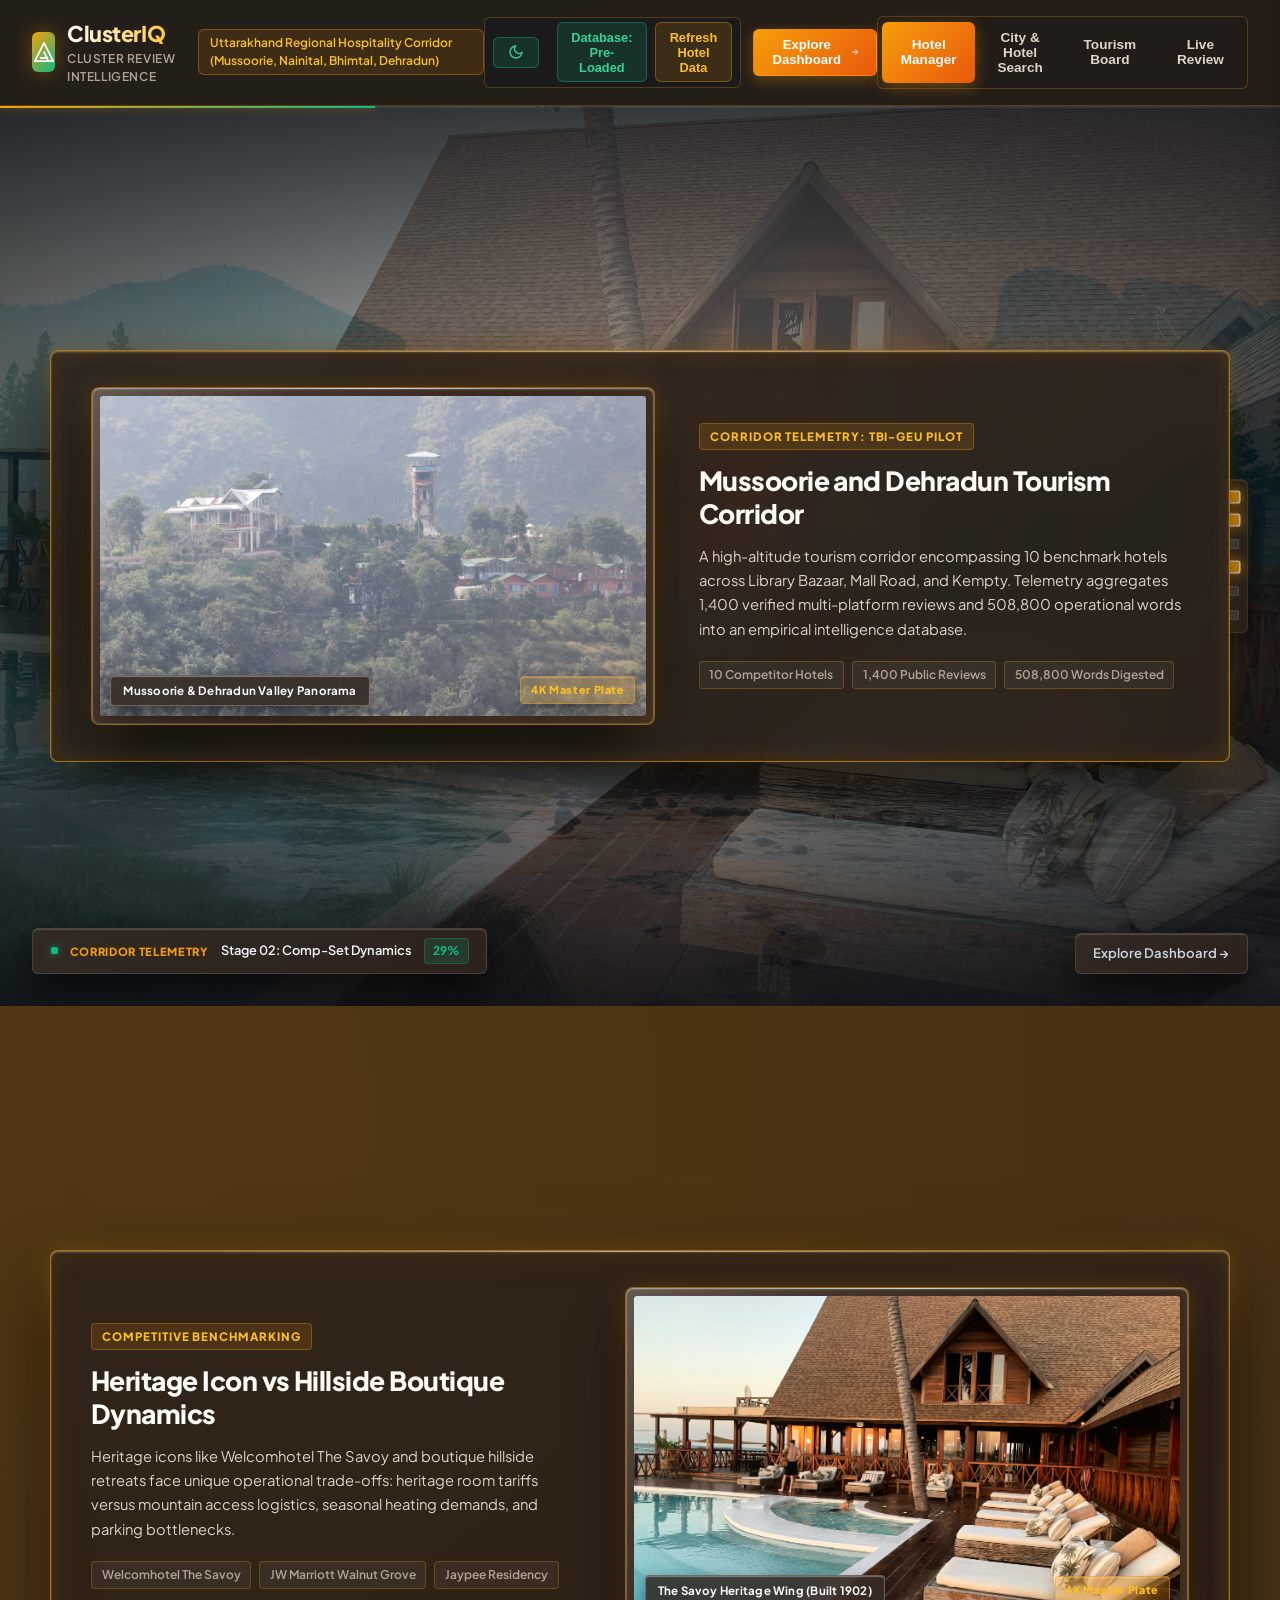
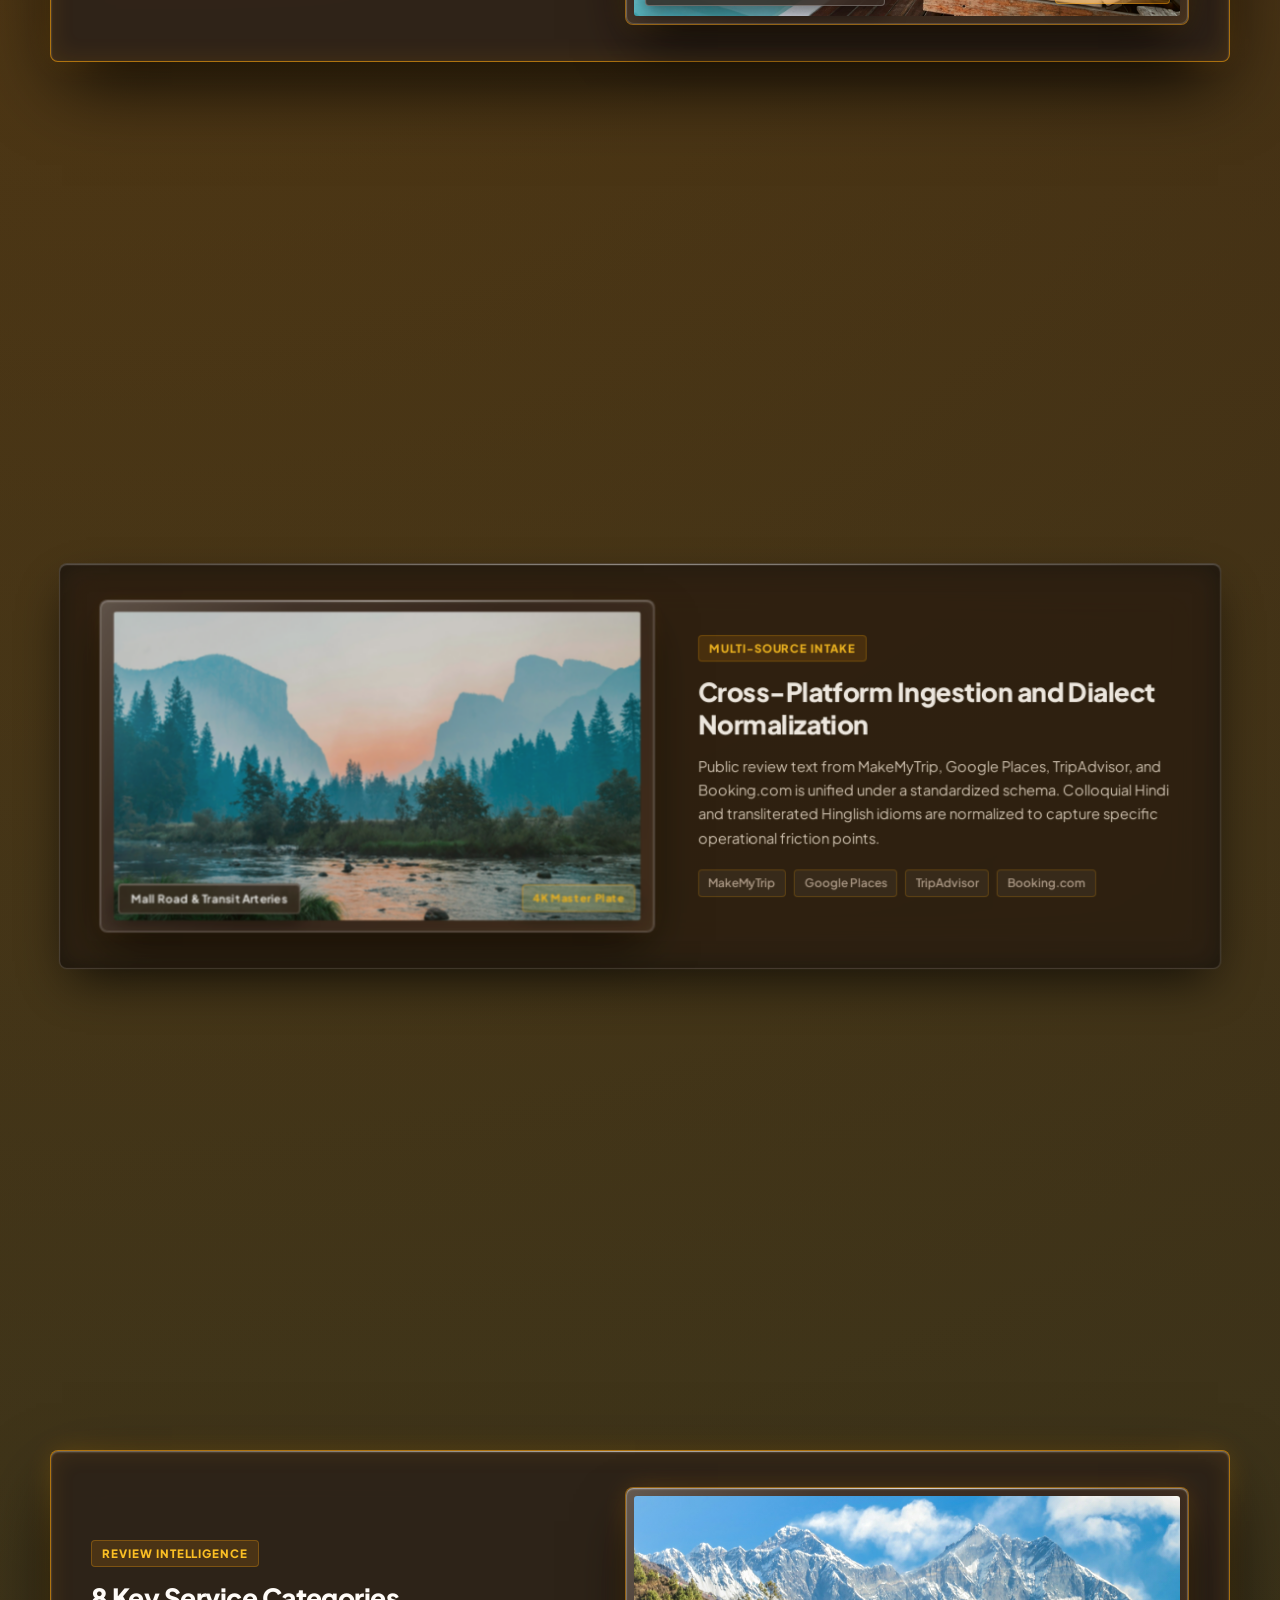
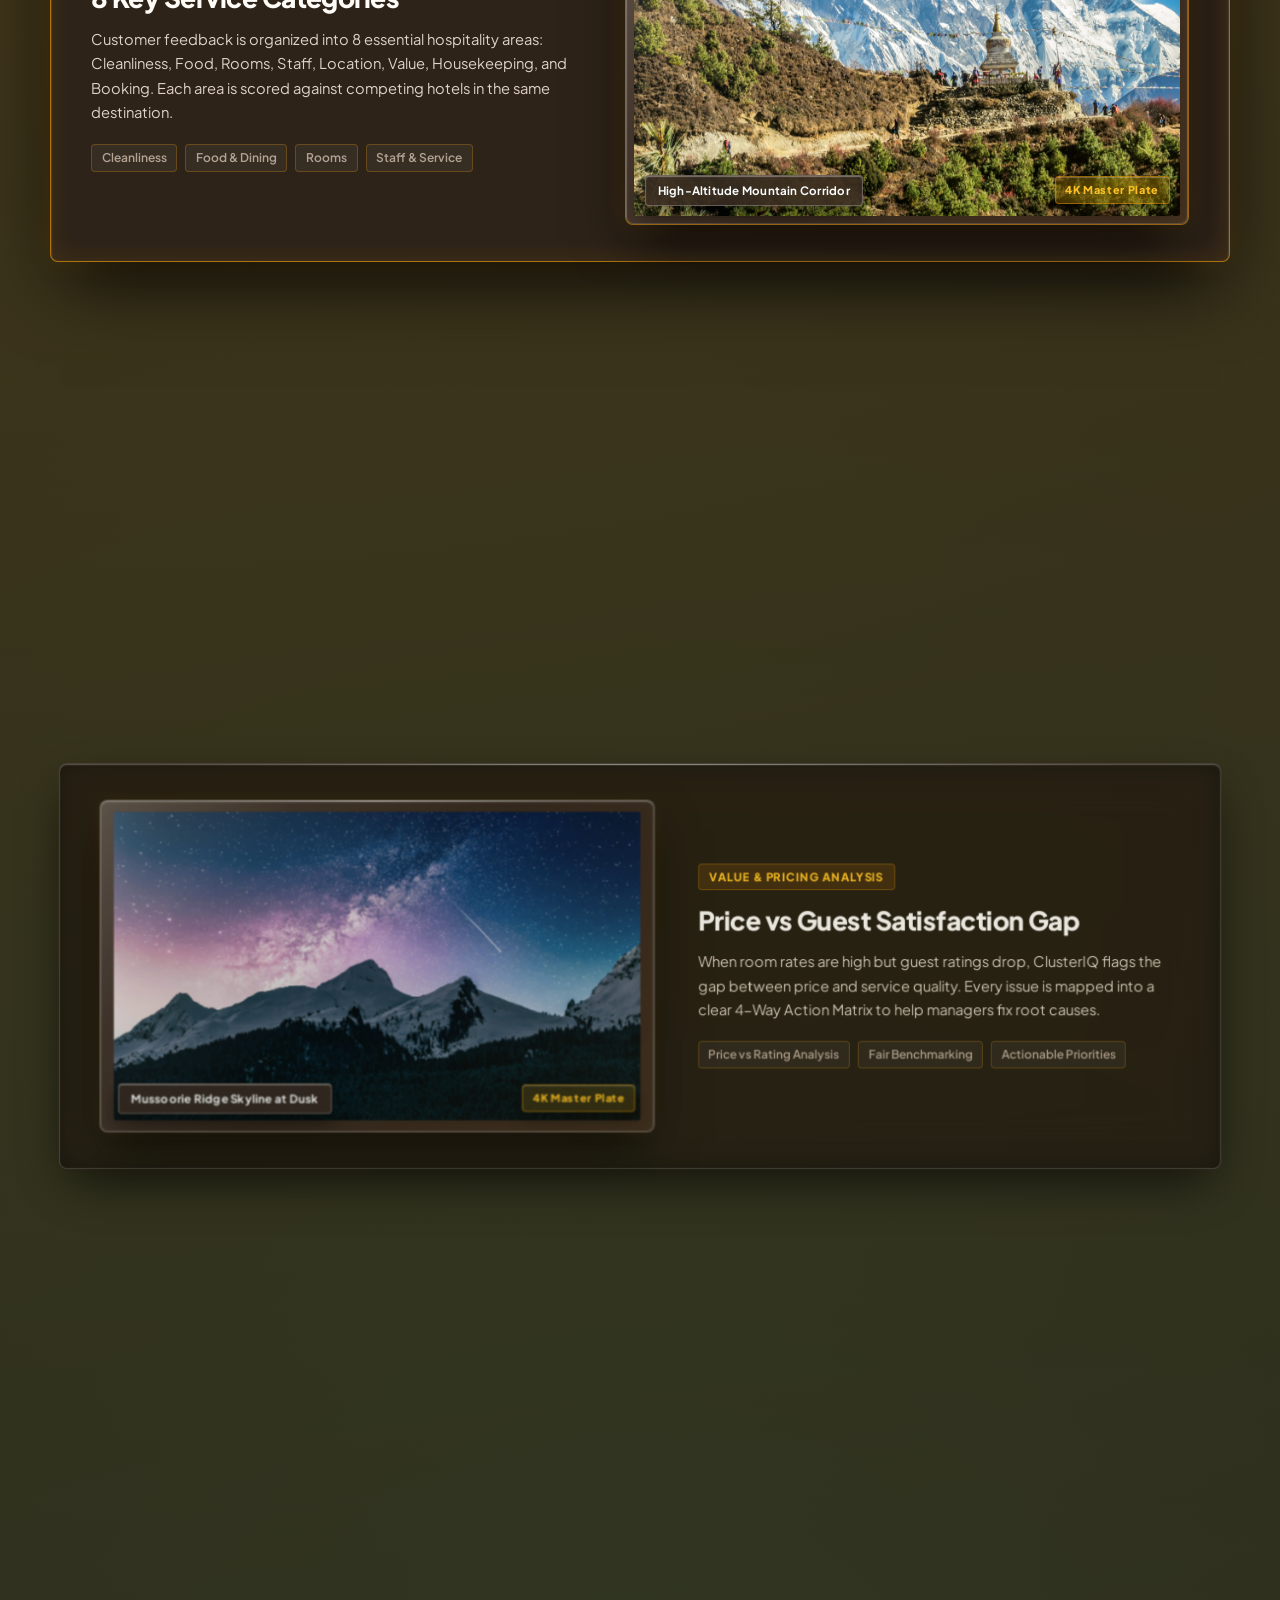
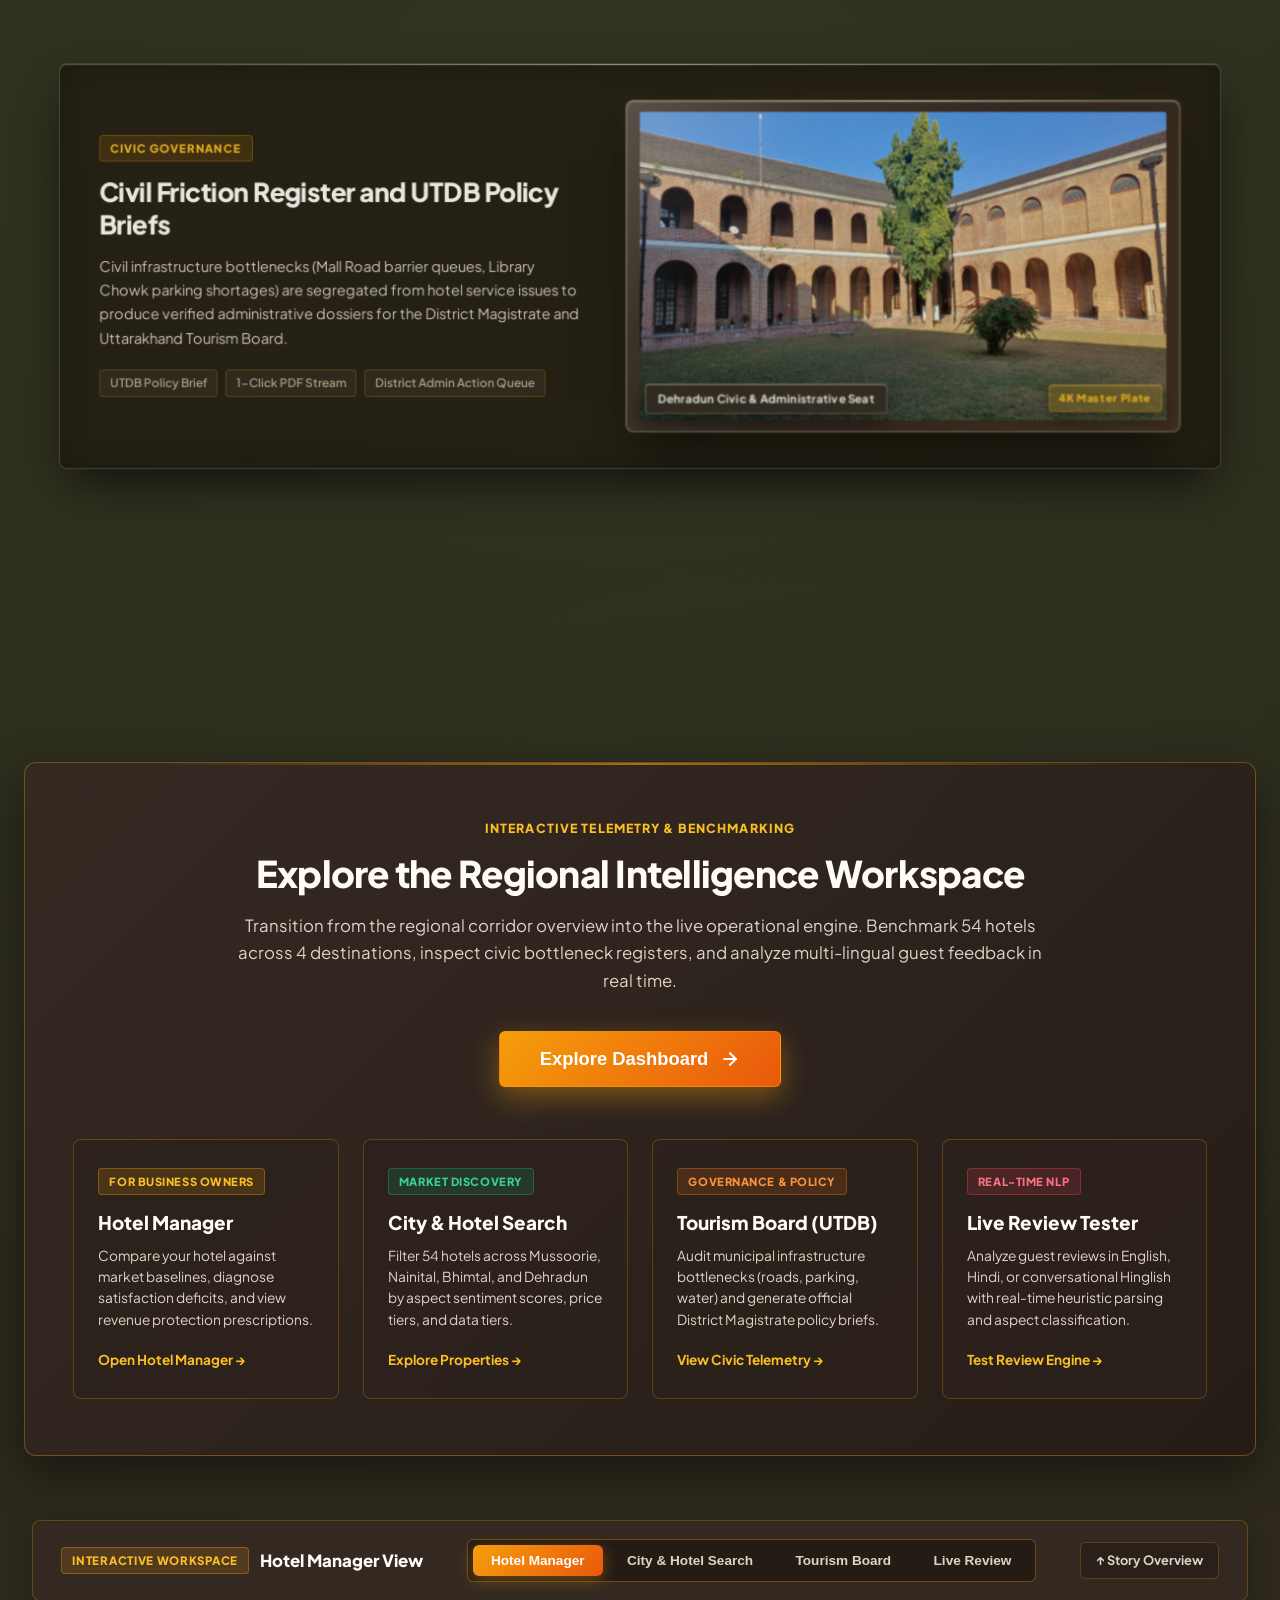
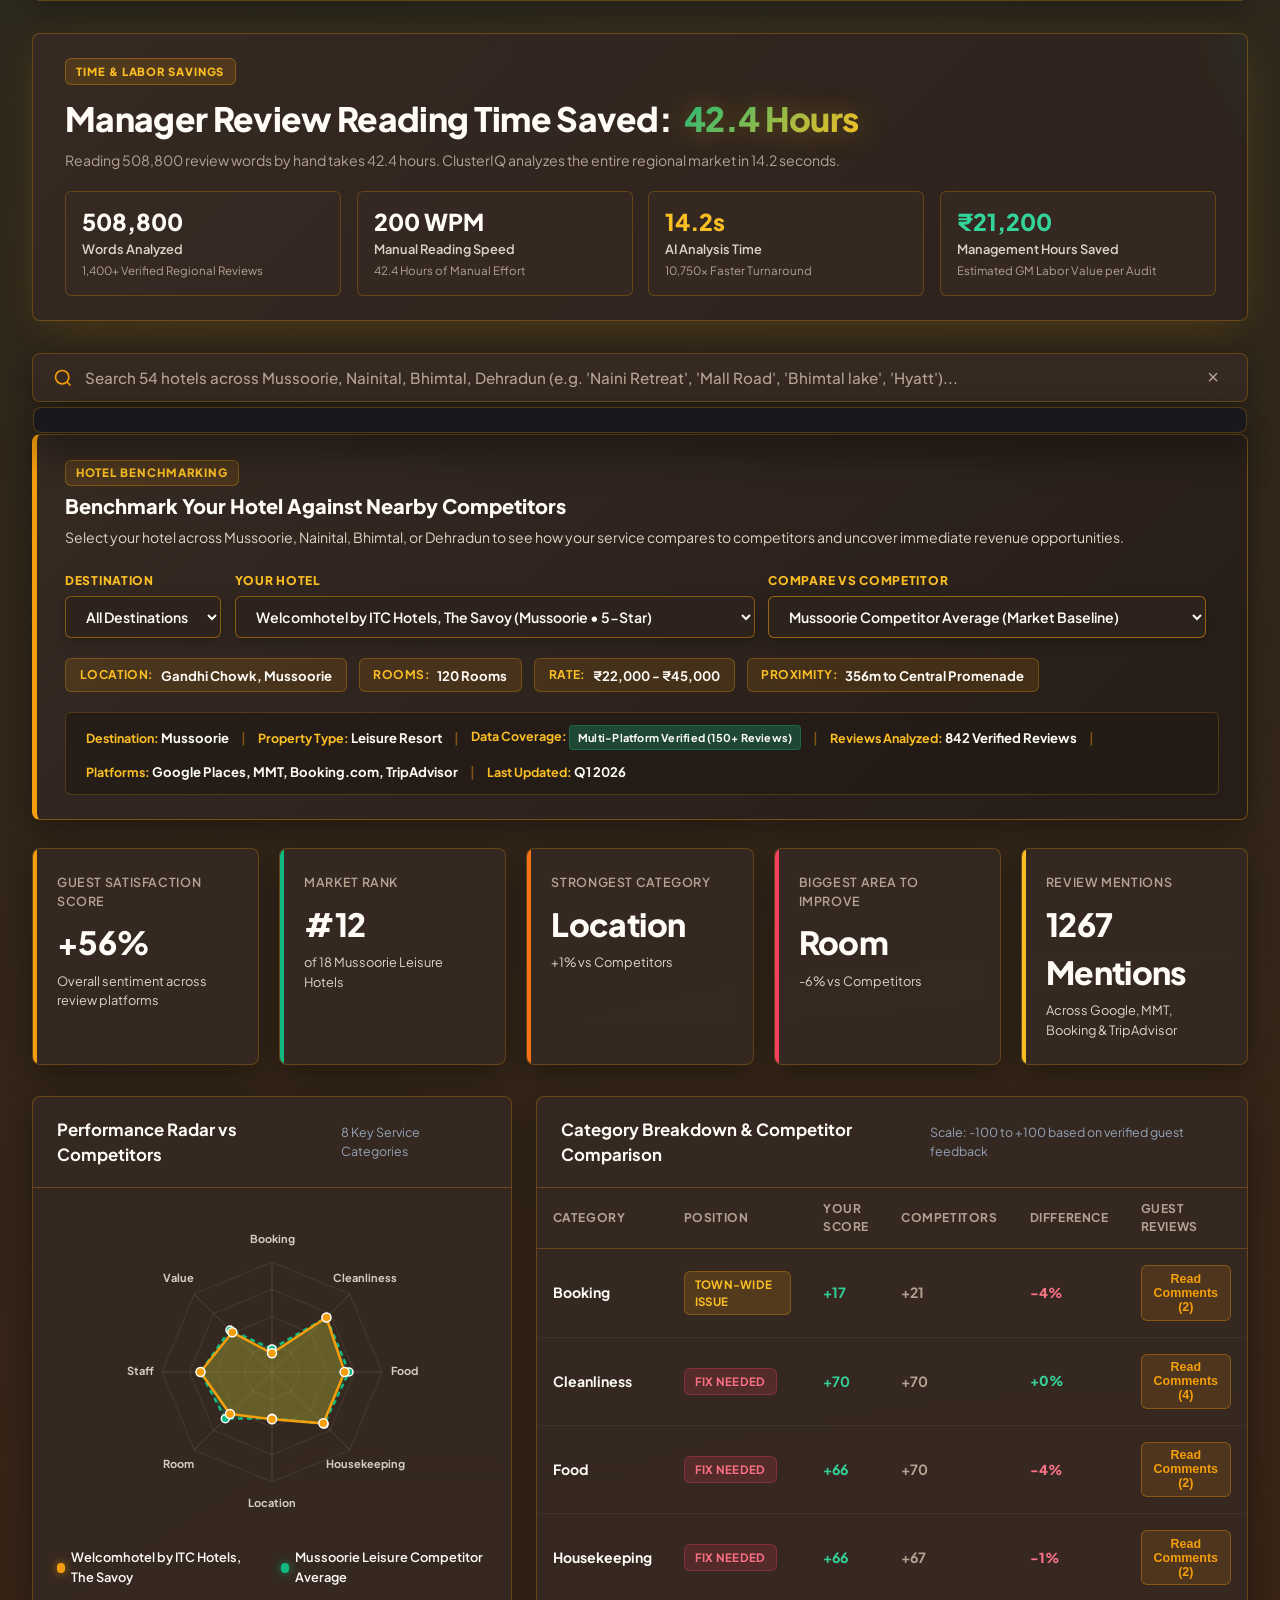
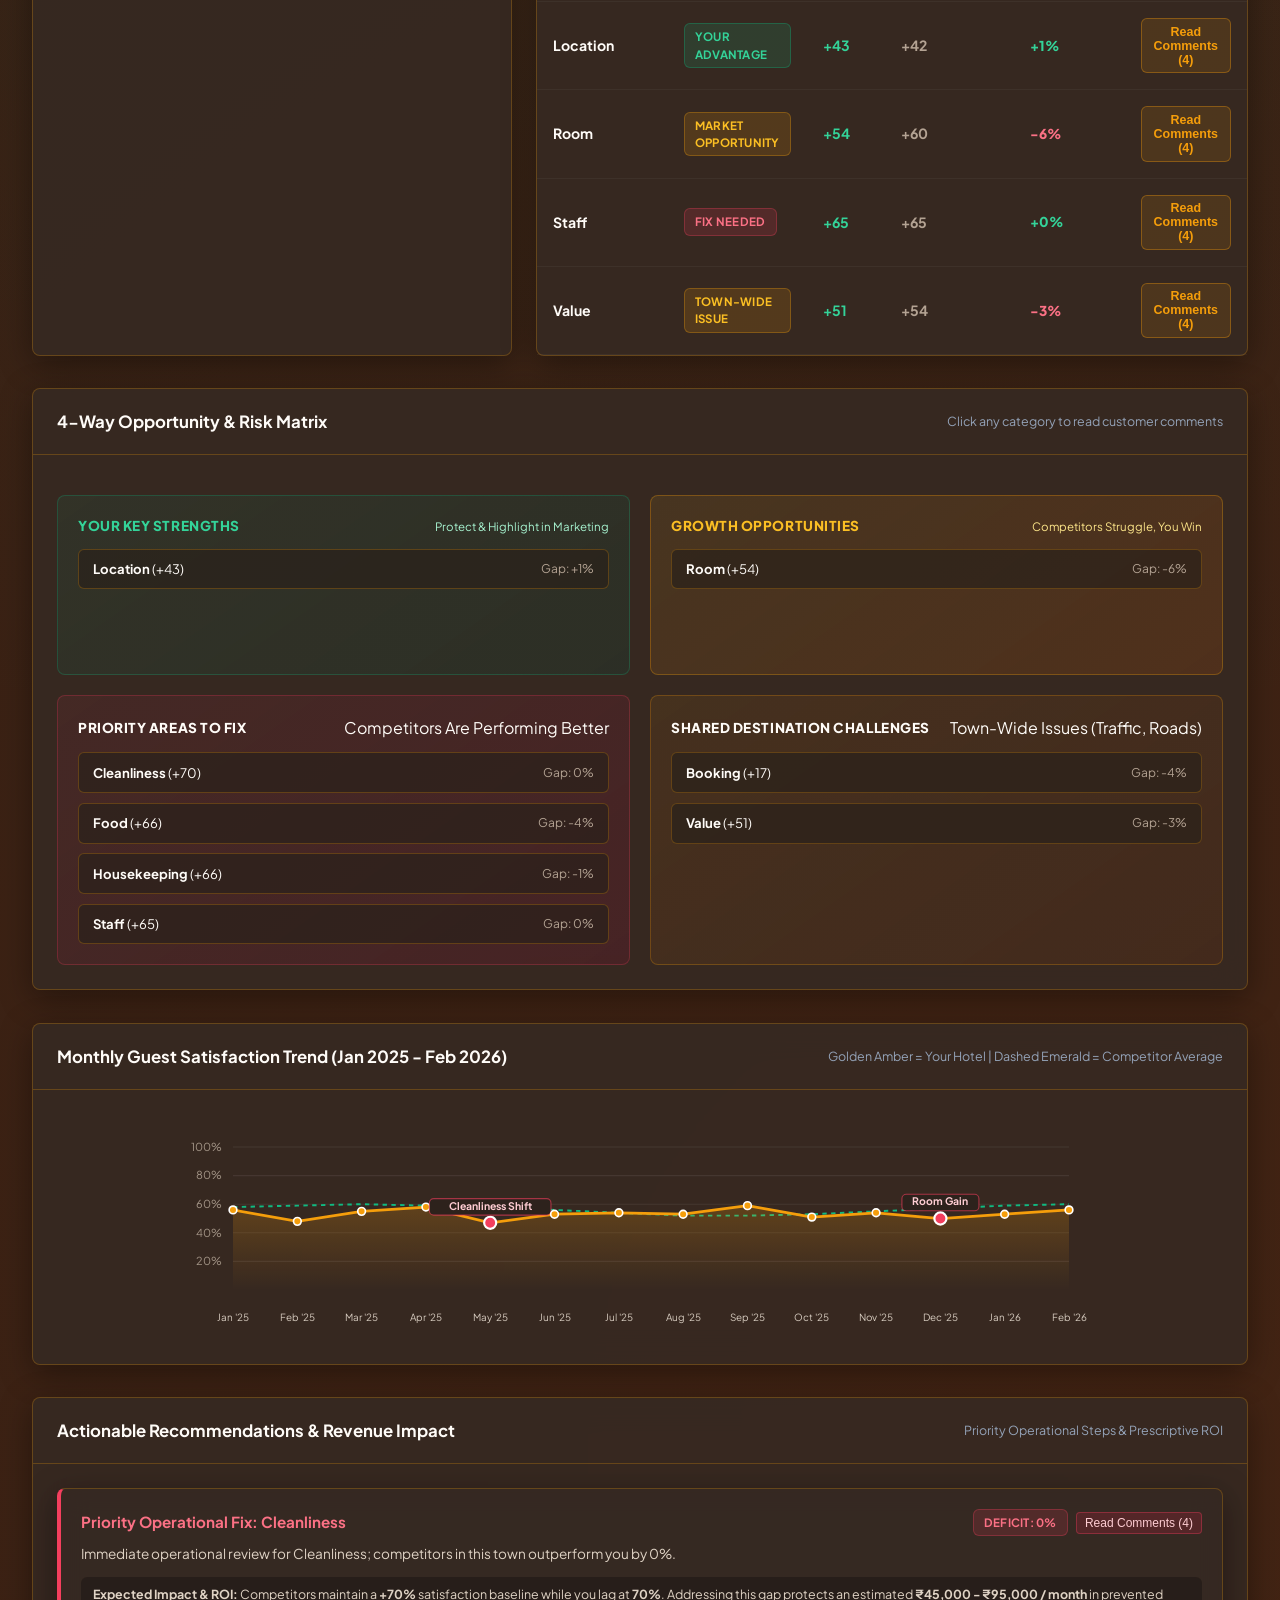
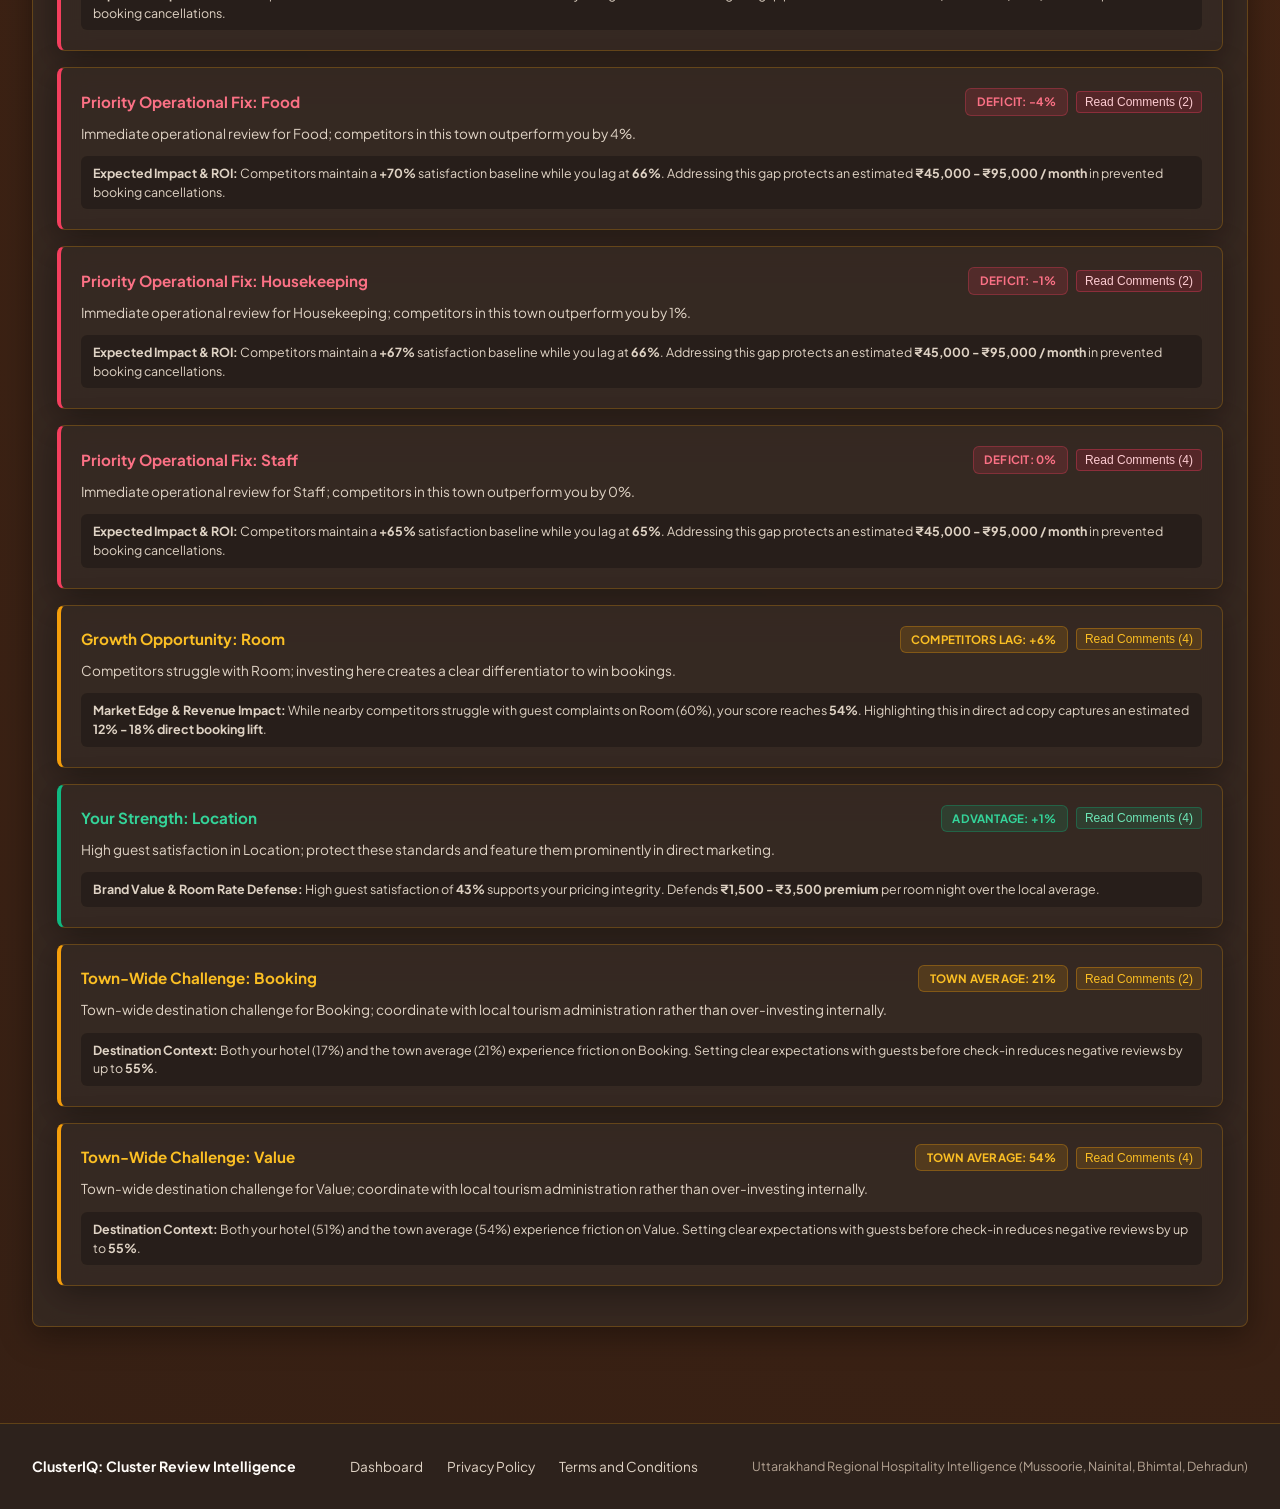
==== commit f106bfff: "fix(benchmarking): unify benchmarking console, eliminate duplicate toolbar, and boost light mode con" ====
--- a/frontend/index.html
+++ b/frontend/index.html
@@ -547,72 +547,69 @@
         <!-- VIEW 1: B2B HOTEL OPERATOR DASHBOARD -->
         <div id="view-hotel" class="hotel-view">
 
-            <!-- B2B Find Your Hotel Onboarding Banner -->
-            <div class="b2b-onboarding-panel glass-panel reveal-on-scroll">
-                <div class="b2b-onboarding-info">
-                    <div class="onboarding-pill">HOTEL BENCHMARKING</div>
-                    <h3 class="onboarding-title">Benchmark Your Hotel Against Nearby Competitors</h3>
-                    <p class="onboarding-desc">Select your hotel across Mussoorie, Nainital, Bhimtal, or Dehradun to
-                        see how your service compares to competitors and uncover immediate revenue opportunities.</p>
-                </div>
-                <div class="b2b-onboarding-selector">
-                    <div class="selector-field">
-                        <span class="selector-field-label">Destination</span>
-                        <select id="b2b-cluster-select" class="b2b-cluster-dropdown" title="Filter by Destination">
-                            <option value="all">All Destinations</option>
-                            <option value="mussoorie">Mussoorie</option>
-                            <option value="nainital">Nainital</option>
-                            <option value="bhimtal">Bhimtal</option>
-                            <option value="dehradun">Dehradun</option>
-                        </select>
-                    </div>
-                    <div class="selector-field">
-                        <span class="selector-field-label">Your Hotel</span>
-                        <select id="b2b-quick-select" class="b2b-property-dropdown" title="Select Your Hotel">
-                            <!-- Populated dynamically -->
-                        </select>
-                    </div>
-                    <div class="selector-field">
-                        <span class="selector-field-label">Compare vs Competitor</span>
-                        <select id="b2b-competitor-select" class="b2b-property-dropdown competitor-select" title="Select Competitor to Compare Against">
-                            <!-- Populated dynamically with competitors, excluding Your Hotel -->
-                        </select>
-                    </div>
-                </div>
-            </div>
-
-            <!-- Provenance & Data Quality Status Bar -->
-            <div id="property-provenance-bar" class="property-provenance-bar glass-panel reveal-on-scroll">
-                <span class="prov-item">Destination: <strong id="prov-cluster">Mussoorie</strong></span>
-                <span class="prov-divider">|</span>
-                <span class="prov-item">Property Type: <strong id="prov-segment">Leisure Resort</strong></span>
-                <span class="prov-divider">|</span>
-                <span class="prov-item">Data Coverage: <strong id="prov-coverage"
-                        class="badge-coverage coverage-multi">Multi-Platform Verified (150+ Reviews)</strong></span>
-                <span class="prov-divider">|</span>
-                <span class="prov-item">Reviews Analyzed: <strong id="prov-reviews">842 Verified Reviews</strong></span>
-                <span class="prov-divider">|</span>
-                <span class="prov-item">Platforms: <strong id="prov-platforms">Google Places, MMT, Booking.com,
-                        TripAdvisor</strong></span>
-                <span class="prov-divider">|</span>
-                <span class="prov-item">Last Updated: <strong id="prov-updated">Q1 2026</strong></span>
-            </div>
-
-            <!-- Property Info Toolbar & Telemetry Strip -->
-            <div class="glass-panel property-toolbar reveal-on-scroll">
-                <!-- Retained hidden selects for JavaScript programmatic synchronization -->
+            <!-- Unified B2B Hotel Benchmarking Console Header -->
+            <div class="b2b-onboarding-panel glass-panel">
+                <!-- Retained hidden elements for JavaScript programmatic synchronization -->
                 <select id="hotel-select" class="hotel-select" style="display: none;" aria-hidden="true" title="Selected Hotel"></select>
                 <select id="toolbar-competitor-select" class="hotel-select competitor-select" style="display: none;" aria-hidden="true" title="Benchmark Competitor"></select>
-
-                <div class="property-active-status">
-                    <span class="active-status-label">Active Hotel:</span>
-                    <strong id="active-hotel-display" class="active-hotel-name">Welcomhotel by ITC Hotels, The Savoy</strong>
-                </div>
+                <strong id="active-hotel-display" style="display: none;" aria-hidden="true">Welcomhotel by ITC Hotels, The Savoy</strong>
+
+                <div class="b2b-header-main">
+                    <div class="b2b-onboarding-info">
+                        <div class="onboarding-pill">HOTEL BENCHMARKING</div>
+                        <h3 class="onboarding-title">Benchmark Your Hotel Against Nearby Competitors</h3>
+                        <p class="onboarding-desc">Select your hotel across Mussoorie, Nainital, Bhimtal, or Dehradun to
+                            see how your service compares to competitors and uncover immediate revenue opportunities.</p>
+                    </div>
+                    <div class="b2b-onboarding-selector">
+                        <div class="selector-field">
+                            <span class="selector-field-label">Destination</span>
+                            <select id="b2b-cluster-select" class="b2b-cluster-dropdown" title="Filter by Destination">
+                                <option value="all">All Destinations</option>
+                                <option value="mussoorie">Mussoorie</option>
+                                <option value="nainital">Nainital</option>
+                                <option value="bhimtal">Bhimtal</option>
+                                <option value="dehradun">Dehradun</option>
+                            </select>
+                        </div>
+                        <div class="selector-field">
+                            <span class="selector-field-label">Your Hotel</span>
+                            <select id="b2b-quick-select" class="b2b-property-dropdown" title="Select Your Hotel">
+                                <!-- Populated dynamically -->
+                            </select>
+                        </div>
+                        <div class="selector-field">
+                            <span class="selector-field-label">Compare vs Competitor</span>
+                            <select id="b2b-competitor-select" class="b2b-property-dropdown competitor-select" title="Select Competitor to Compare Against">
+                                <!-- Populated dynamically with competitors, excluding Your Hotel -->
+                            </select>
+                        </div>
+                    </div>
+                </div>
+
+                <!-- Active Hotel Telemetry Strip -->
                 <div class="property-meta-tags">
-                    <span class="tag-badge">Location: <strong id="meta-location">Library Bazar, Mussoorie</strong></span>
-                    <span class="tag-badge">Rooms: <strong id="meta-rooms">121 Rooms</strong></span>
-                    <span class="tag-badge">Rate: <strong id="meta-price">₹22,000 - ₹45,000</strong></span>
-                    <span class="tag-badge">Proximity: <strong id="meta-mall-dist">150m to Mall Road</strong></span>
+                    <span class="tag-badge"><span class="badge-tag-label">Location:</span> <strong id="meta-location">Library Bazar, Mussoorie</strong></span>
+                    <span class="tag-badge"><span class="badge-tag-label">Rooms:</span> <strong id="meta-rooms">121 Rooms</strong></span>
+                    <span class="tag-badge"><span class="badge-tag-label">Rate:</span> <strong id="meta-price">₹22,000 - ₹45,000</strong></span>
+                    <span class="tag-badge"><span class="badge-tag-label">Proximity:</span> <strong id="meta-mall-dist">150m to Mall Road</strong></span>
+                </div>
+
+                <!-- Provenance & Multi-Platform Verification Status Strip -->
+                <div id="property-provenance-bar" class="property-provenance-bar">
+                    <span class="prov-item"><span class="prov-label">Destination:</span> <strong id="prov-cluster">Mussoorie</strong></span>
+                    <span class="prov-divider">|</span>
+                    <span class="prov-item"><span class="prov-label">Property Type:</span> <strong id="prov-segment">Leisure Resort</strong></span>
+                    <span class="prov-divider">|</span>
+                    <span class="prov-item"><span class="prov-label">Data Coverage:</span> <strong id="prov-coverage"
+                            class="badge-coverage coverage-multi">Multi-Platform Verified (150+ Reviews)</strong></span>
+                    <span class="prov-divider">|</span>
+                    <span class="prov-item"><span class="prov-label">Reviews Analyzed:</span> <strong id="prov-reviews">842 Verified Reviews</strong></span>
+                    <span class="prov-divider">|</span>
+                    <span class="prov-item"><span class="prov-label">Platforms:</span> <strong id="prov-platforms">Google Places, MMT, Booking.com,
+                            TripAdvisor</strong></span>
+                    <span class="prov-divider">|</span>
+                    <span class="prov-item"><span class="prov-label">Last Updated:</span> <strong id="prov-updated">Q1 2026</strong></span>
                 </div>
             </div>
 
--- a/frontend/styles.css
+++ b/frontend/styles.css
@@ -332,17 +332,25 @@
 .tag-badge {
   background: rgba(245, 158, 11, 0.12);
   border: 1px solid rgba(245, 158, 11, 0.28);
-  padding: 0.35rem 0.85rem;
-  border-radius: var(--radius-full);
+  padding: 0.38rem 0.85rem;
+  border-radius: var(--radius-sm);
   font-size: 0.82rem;
-  color: var(--text-secondary);
-  display: flex;
-  align-items: center;
-  gap: 0.4rem;
+  color: #dfd3c5;
+  display: inline-flex;
+  align-items: center;
+  gap: 0.45rem;
+}
+
+.badge-tag-label {
+  color: #fbbf24;
+  font-weight: 700;
+  font-size: 0.75rem;
+  text-transform: uppercase;
+  letter-spacing: 0.04em;
 }
 
 .tag-badge strong {
-  color: var(--text-primary);
+  color: #fffcf8;
   font-weight: 700;
 }
 
@@ -2593,20 +2601,28 @@
 /* B2B Onboarding Master Selector Panel */
 .b2b-onboarding-panel {
   display: flex;
-  justify-content: space-between;
-  align-items: center;
-  gap: 1.5rem;
+  flex-direction: column;
+  gap: 1.25rem;
   padding: 1.5rem 1.75rem;
   border-radius: var(--radius-md);
-  margin-bottom: 1.5rem;
-  background: linear-gradient(135deg, rgba(54, 42, 35, 0.92) 0%, rgba(38, 29, 24, 0.95) 100%);
+  margin-bottom: 1.75rem;
+  background: linear-gradient(135deg, rgba(54, 42, 35, 0.94) 0%, rgba(38, 29, 24, 0.96) 100%);
   border: 1px solid rgba(245, 158, 11, 0.35);
   border-left: 5px solid var(--accent-joy);
   box-shadow: 0 8px 32px rgba(0, 0, 0, 0.35);
 }
 
+.b2b-header-main {
+  display: flex;
+  justify-content: space-between;
+  align-items: flex-start;
+  gap: 1.5rem;
+  flex-wrap: wrap;
+}
+
 .b2b-onboarding-info {
   flex: 1;
+  min-width: 280px;
 }
 
 .onboarding-pill {
@@ -2616,6 +2632,11 @@
   letter-spacing: 0.08em;
   text-transform: uppercase;
   margin-bottom: 0.35rem;
+  display: inline-block;
+  padding: 0.2rem 0.6rem;
+  background: rgba(245, 158, 11, 0.12);
+  border: 1px solid rgba(245, 158, 11, 0.3);
+  border-radius: var(--radius-sm);
 }
 
 .onboarding-title {
@@ -2648,7 +2669,7 @@
 .selector-field-label {
   font-size: 0.75rem;
   font-weight: 800;
-  color: #fbbf24 !important;
+  color: #fbbf24;
   text-transform: uppercase;
   letter-spacing: 0.06em;
 }
@@ -2702,11 +2723,17 @@
   gap: 0.75rem;
   padding: 0.75rem 1.25rem;
   border-radius: var(--radius-sm);
-  margin-bottom: 1.25rem;
+  margin-bottom: 0;
   font-size: 0.82rem;
-  background: rgba(54, 42, 35, 0.85);
-  border: 1px solid rgba(245, 158, 11, 0.25);
+  background: rgba(35, 27, 22, 0.75);
+  border: 1px solid rgba(245, 158, 11, 0.22);
   color: #dfd3c5;
+}
+
+.prov-label {
+  color: #fbbf24;
+  font-weight: 700;
+  font-size: 0.78rem;
 }
 
 .prov-item strong {
@@ -3483,50 +3510,85 @@
 
 /* 7. Mode 1: Hotel Benchmarking (B2B) */
 [data-theme="light"] .b2b-onboarding-panel {
-  background: linear-gradient(135deg, #ffffff 0%, #fdf8ee 100%) !important;
-  border: 1.5px solid rgba(217, 119, 6, 0.35) !important;
+  background: #ffffff !important;
+  border: 1.5px solid rgba(180, 83, 9, 0.3) !important;
   border-left: 5px solid #d97706 !important;
-  box-shadow: 0 8px 25px rgba(217, 119, 6, 0.1) !important;
+  box-shadow: 0 8px 30px rgba(0, 0, 0, 0.06) !important;
 }
 
 [data-theme="light"] .onboarding-pill {
-  color: #b45309 !important;
+  color: #78350f !important;
+  background: #fef3c7 !important;
+  border: 1px solid rgba(217, 119, 6, 0.45) !important;
+  font-weight: 800 !important;
 }
 
 [data-theme="light"] .onboarding-title {
-  color: #1c1917 !important;
+  color: #0c0a09 !important;
+  font-weight: 800 !important;
 }
 
 [data-theme="light"] .onboarding-desc {
   color: #44403c !important;
+  font-weight: 500 !important;
 }
 
 [data-theme="light"] .selector-field-label {
-  color: #92400e !important;
+  color: #78350f !important;
+  font-weight: 800 !important;
+  letter-spacing: 0.05em !important;
 }
 
 [data-theme="light"] .b2b-cluster-dropdown,
 [data-theme="light"] .b2b-property-dropdown,
 [data-theme="light"] select.hotel-select {
   background: #ffffff !important;
-  color: #1c1917 !important;
-  border: 1.5px solid rgba(217, 119, 6, 0.45) !important;
-  box-shadow: 0 2px 8px rgba(0, 0, 0, 0.05) !important;
+  color: #0c0a09 !important;
+  border: 1.5px solid rgba(180, 83, 9, 0.45) !important;
+  box-shadow: 0 2px 8px rgba(0, 0, 0, 0.06) !important;
+  font-weight: 600 !important;
 }
 
 [data-theme="light"] .b2b-cluster-dropdown option,
 [data-theme="light"] .b2b-property-dropdown option,
 [data-theme="light"] select.hotel-select option {
   background: #ffffff !important;
-  color: #1c1917 !important;
+  color: #0c0a09 !important;
   padding: 10px 14px !important;
 }
 
+[data-theme="light"] .property-meta-tags {
+  border-top: 1px solid rgba(217, 119, 6, 0.22) !important;
+}
+
+[data-theme="light"] .tag-badge {
+  background: #fdfaf5 !important;
+  border: 1.5px solid rgba(180, 83, 9, 0.35) !important;
+  box-shadow: 0 1px 4px rgba(0, 0, 0, 0.04) !important;
+  color: #44403c !important;
+  border-radius: var(--radius-sm) !important;
+}
+
+[data-theme="light"] .badge-tag-label {
+  color: #78350f !important;
+  font-weight: 800 !important;
+}
+
+[data-theme="light"] .tag-badge strong {
+  color: #0c0a09 !important;
+  font-weight: 800 !important;
+}
+
 [data-theme="light"] .property-provenance-bar {
-  background: #ffffff !important;
-  border: 1.5px solid rgba(217, 119, 6, 0.25) !important;
-  box-shadow: 0 4px 15px rgba(0, 0, 0, 0.04) !important;
+  background: #faf6ee !important;
+  border: 1.5px solid rgba(180, 83, 9, 0.25) !important;
+  box-shadow: 0 2px 8px rgba(0, 0, 0, 0.03) !important;
   color: #44403c !important;
+}
+
+[data-theme="light"] .prov-label {
+  color: #78350f !important;
+  font-weight: 800 !important;
 }
 
 [data-theme="light"] .prov-item {
@@ -3534,12 +3596,13 @@
 }
 
 [data-theme="light"] .prov-item strong {
-  color: #1c1917 !important;
+  color: #0c0a09 !important;
   font-weight: 800 !important;
 }
 
 [data-theme="light"] .prov-divider {
-  color: rgba(217, 119, 6, 0.4) !important;
+  color: rgba(180, 83, 9, 0.5) !important;
+  font-weight: 700 !important;
 }
 
 [data-theme="light"] .property-toolbar {
@@ -3556,32 +3619,25 @@
   color: #1c1917 !important;
 }
 
-[data-theme="light"] .tag-badge {
-  background: rgba(245, 158, 11, 0.08) !important;
-  border: 1px solid rgba(217, 119, 6, 0.3) !important;
-  color: #44403c !important;
-}
-
-[data-theme="light"] .tag-badge strong {
-  color: #1c1917 !important;
-}
-
 [data-theme="light"] .badge-coverage.coverage-multi {
-  background: rgba(16, 185, 129, 0.12) !important;
-  color: #047857 !important;
-  border: 1px solid rgba(16, 185, 129, 0.35) !important;
+  background: #ecfdf5 !important;
+  color: #065f46 !important;
+  border: 1.5px solid #059669 !important;
+  font-weight: 700 !important;
 }
 
 [data-theme="light"] .badge-coverage.coverage-core {
-  background: rgba(217, 119, 6, 0.12) !important;
+  background: #fffbeb !important;
   color: #92400e !important;
-  border: 1px solid rgba(217, 119, 6, 0.35) !important;
+  border: 1.5px solid #d97706 !important;
+  font-weight: 700 !important;
 }
 
 [data-theme="light"] .badge-coverage.coverage-limited {
-  background: rgba(217, 119, 6, 0.12) !important;
+  background: #fffbeb !important;
   color: #92400e !important;
-  border: 1px solid rgba(217, 119, 6, 0.35) !important;
+  border: 1.5px solid #d97706 !important;
+  font-weight: 700 !important;
 }
 
 /* KPI Cards in Light Mode */
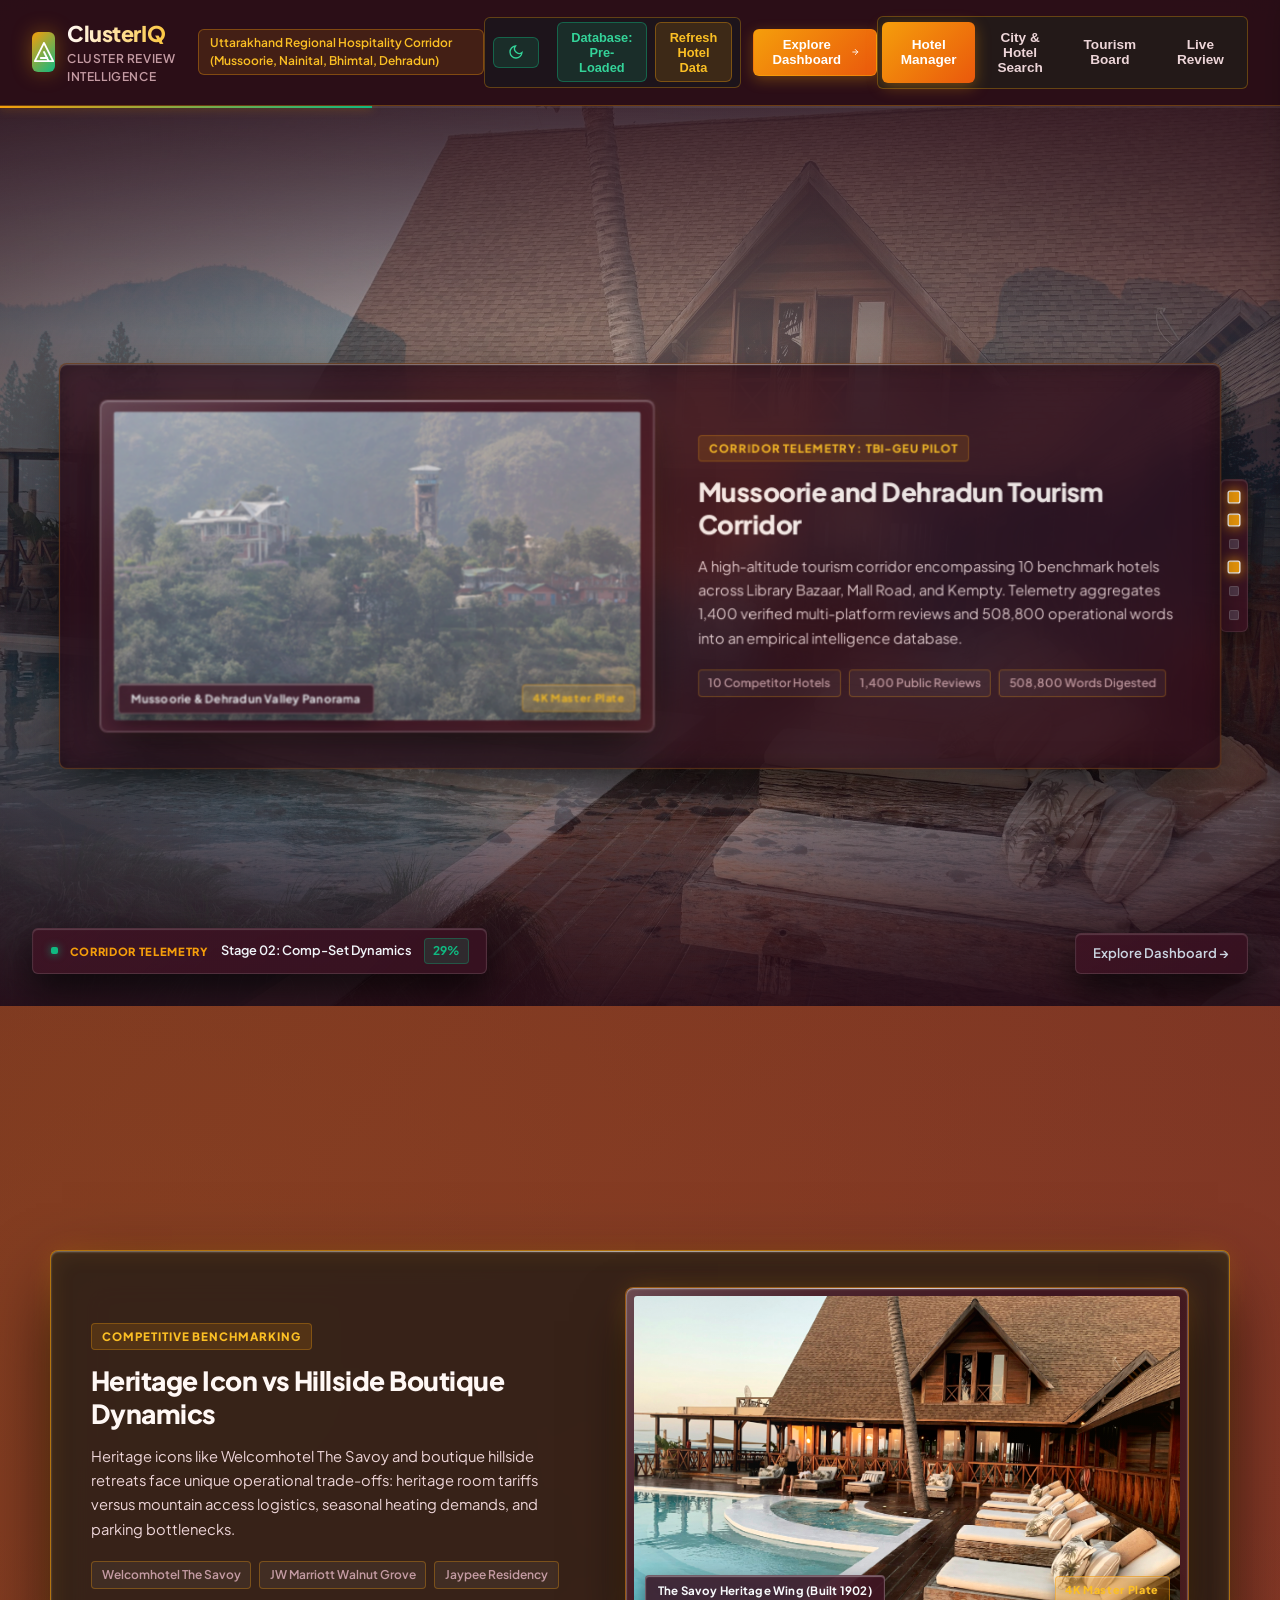
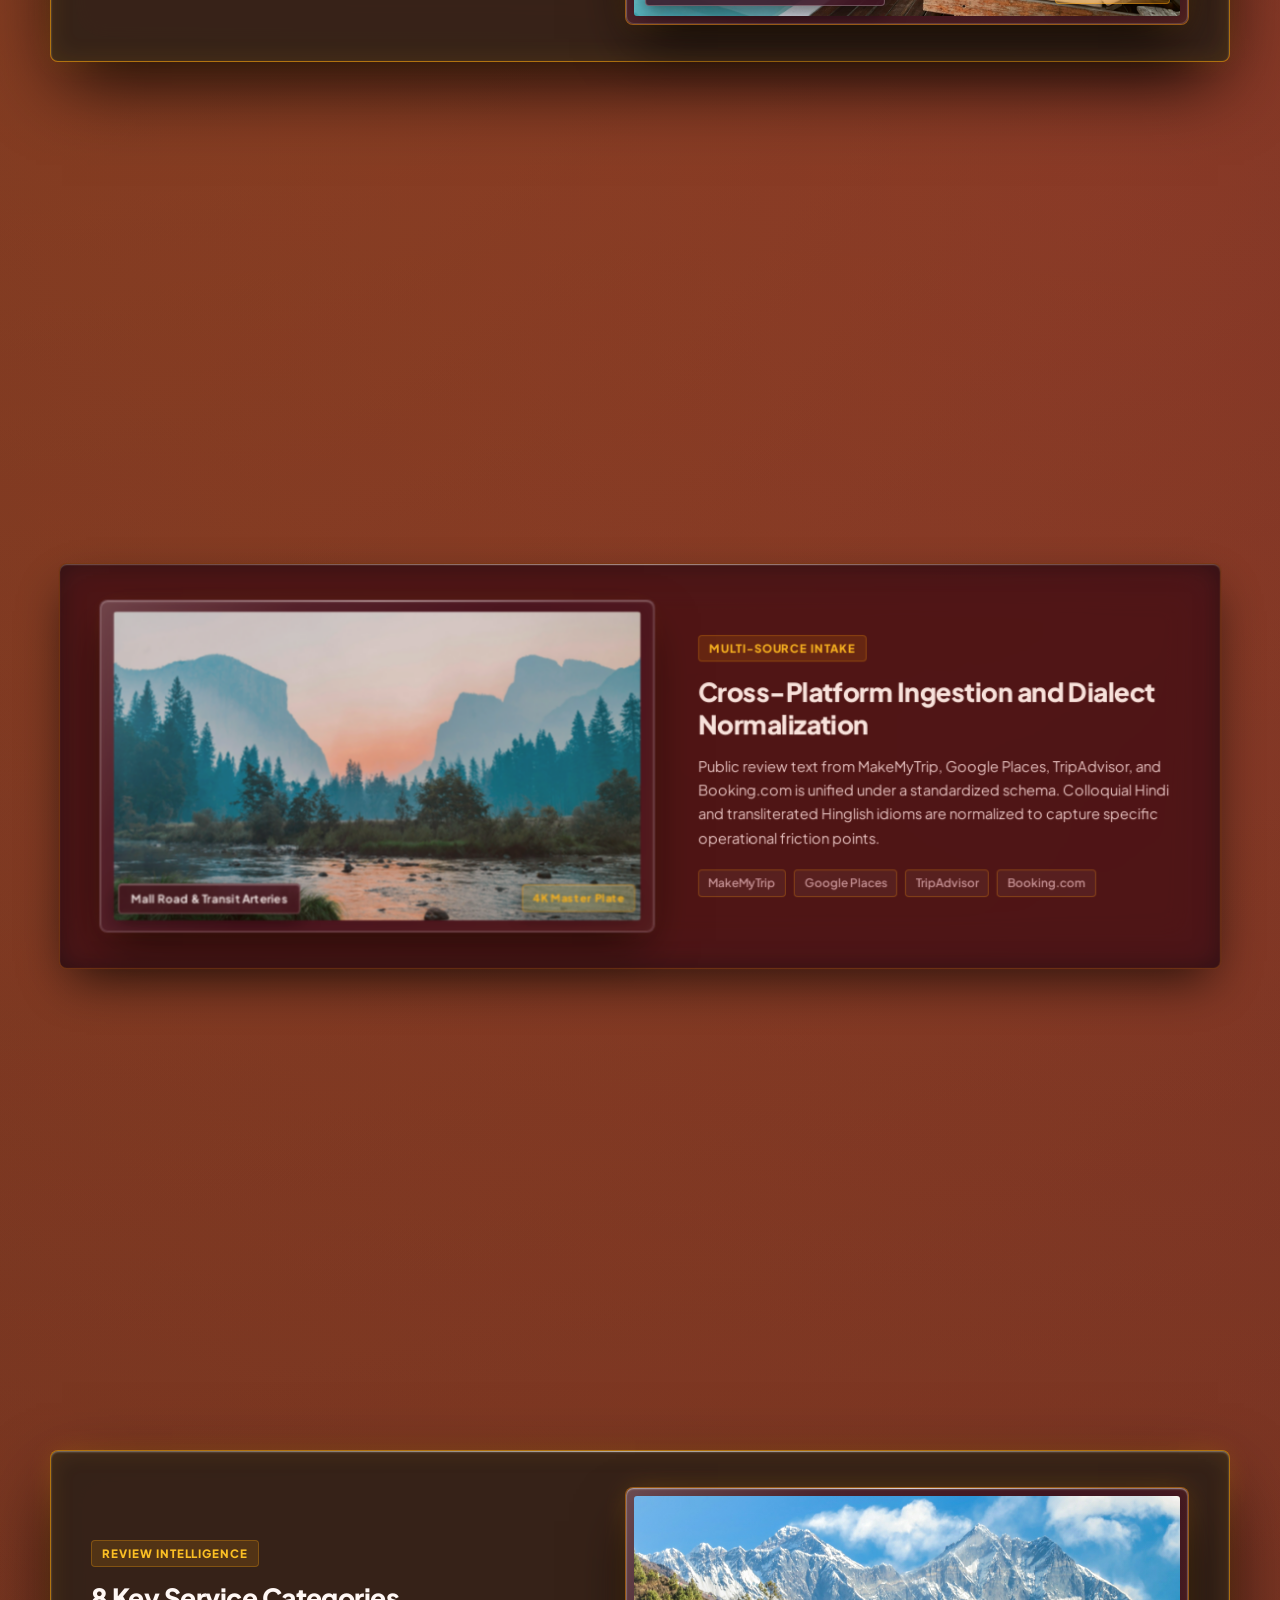
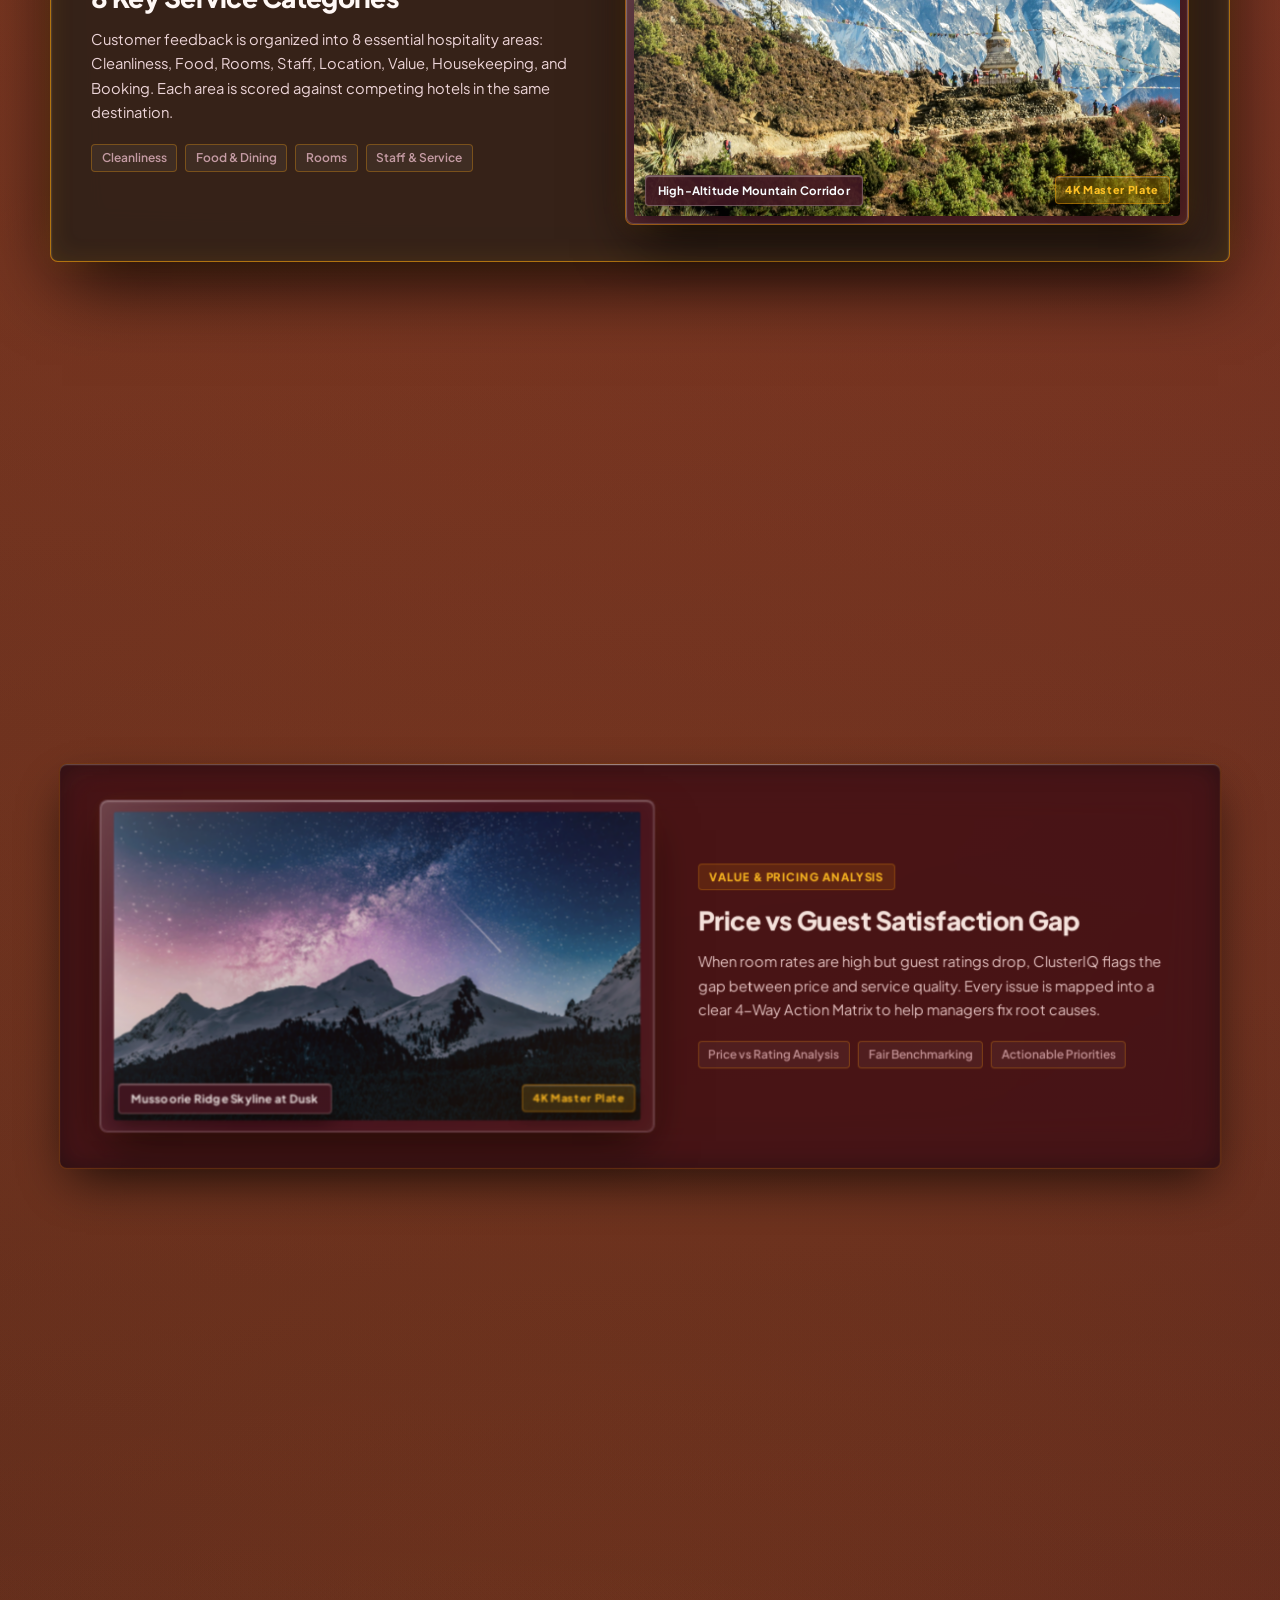
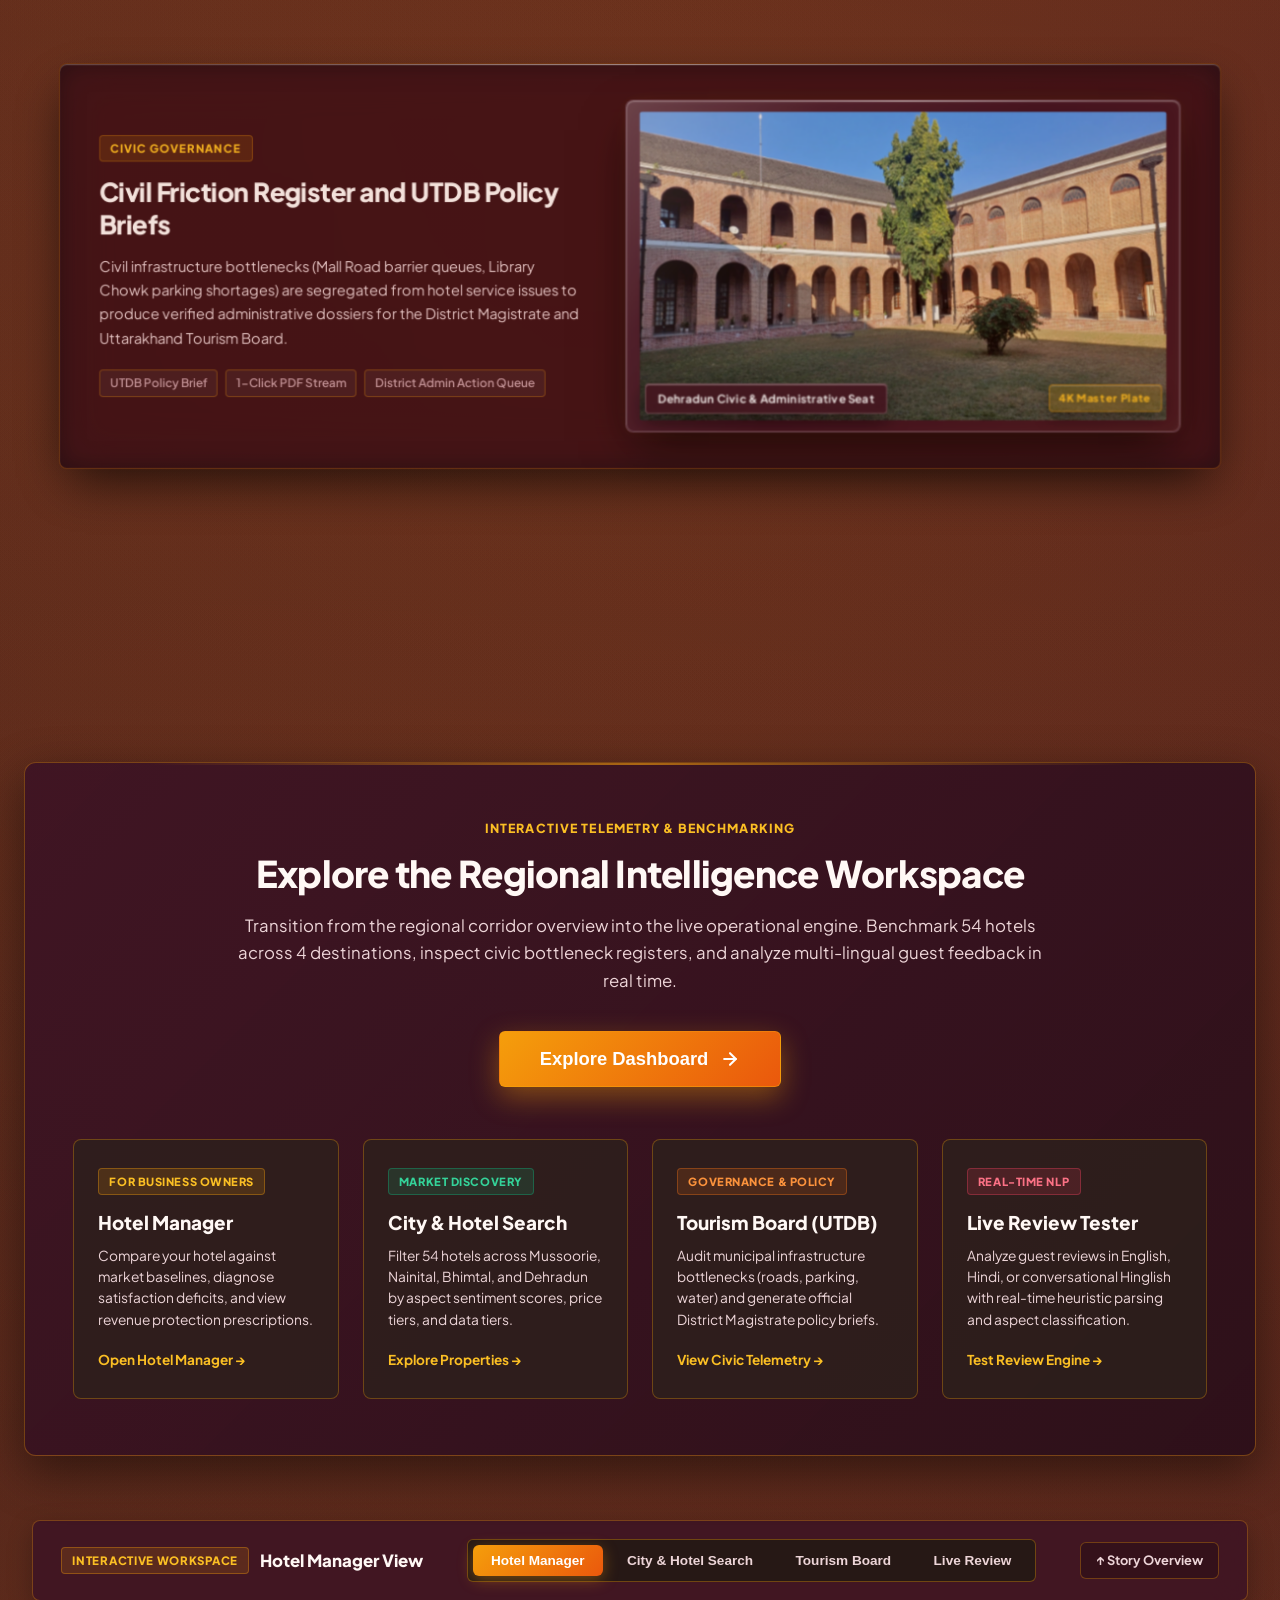
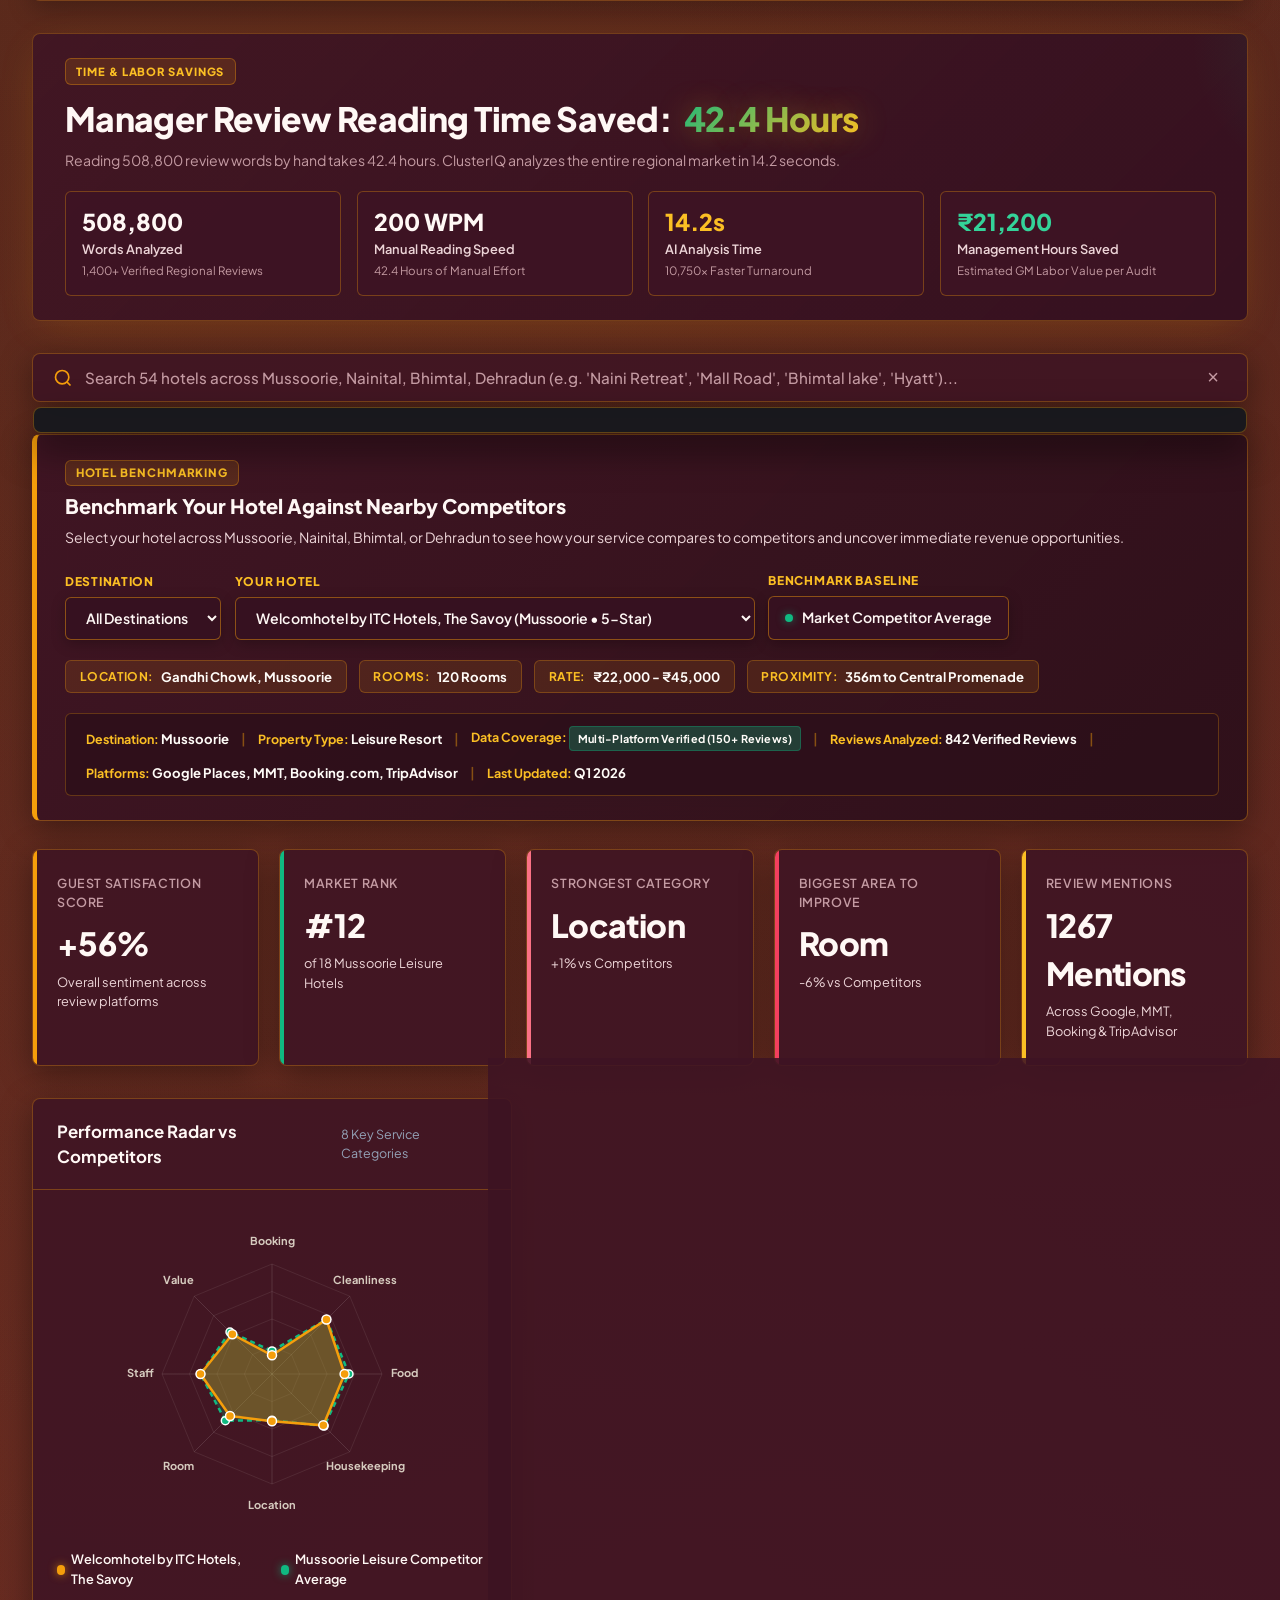
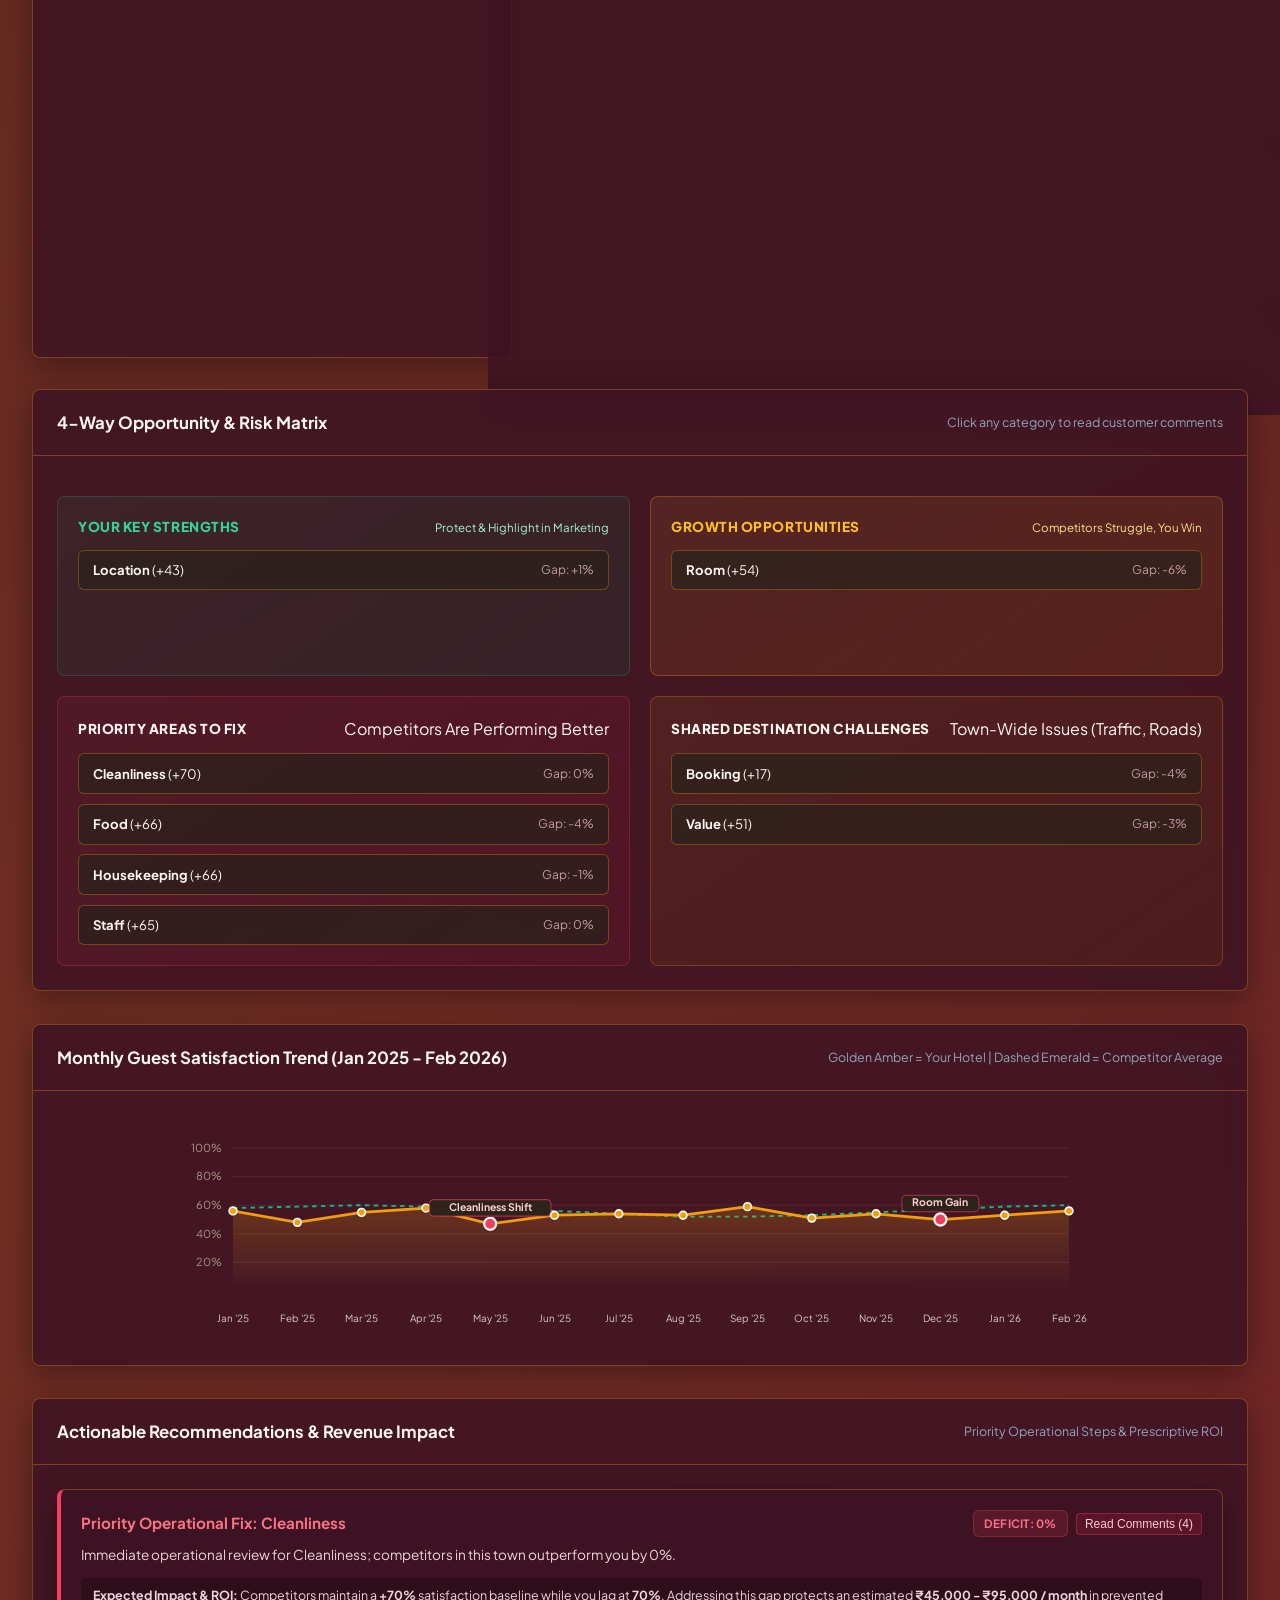
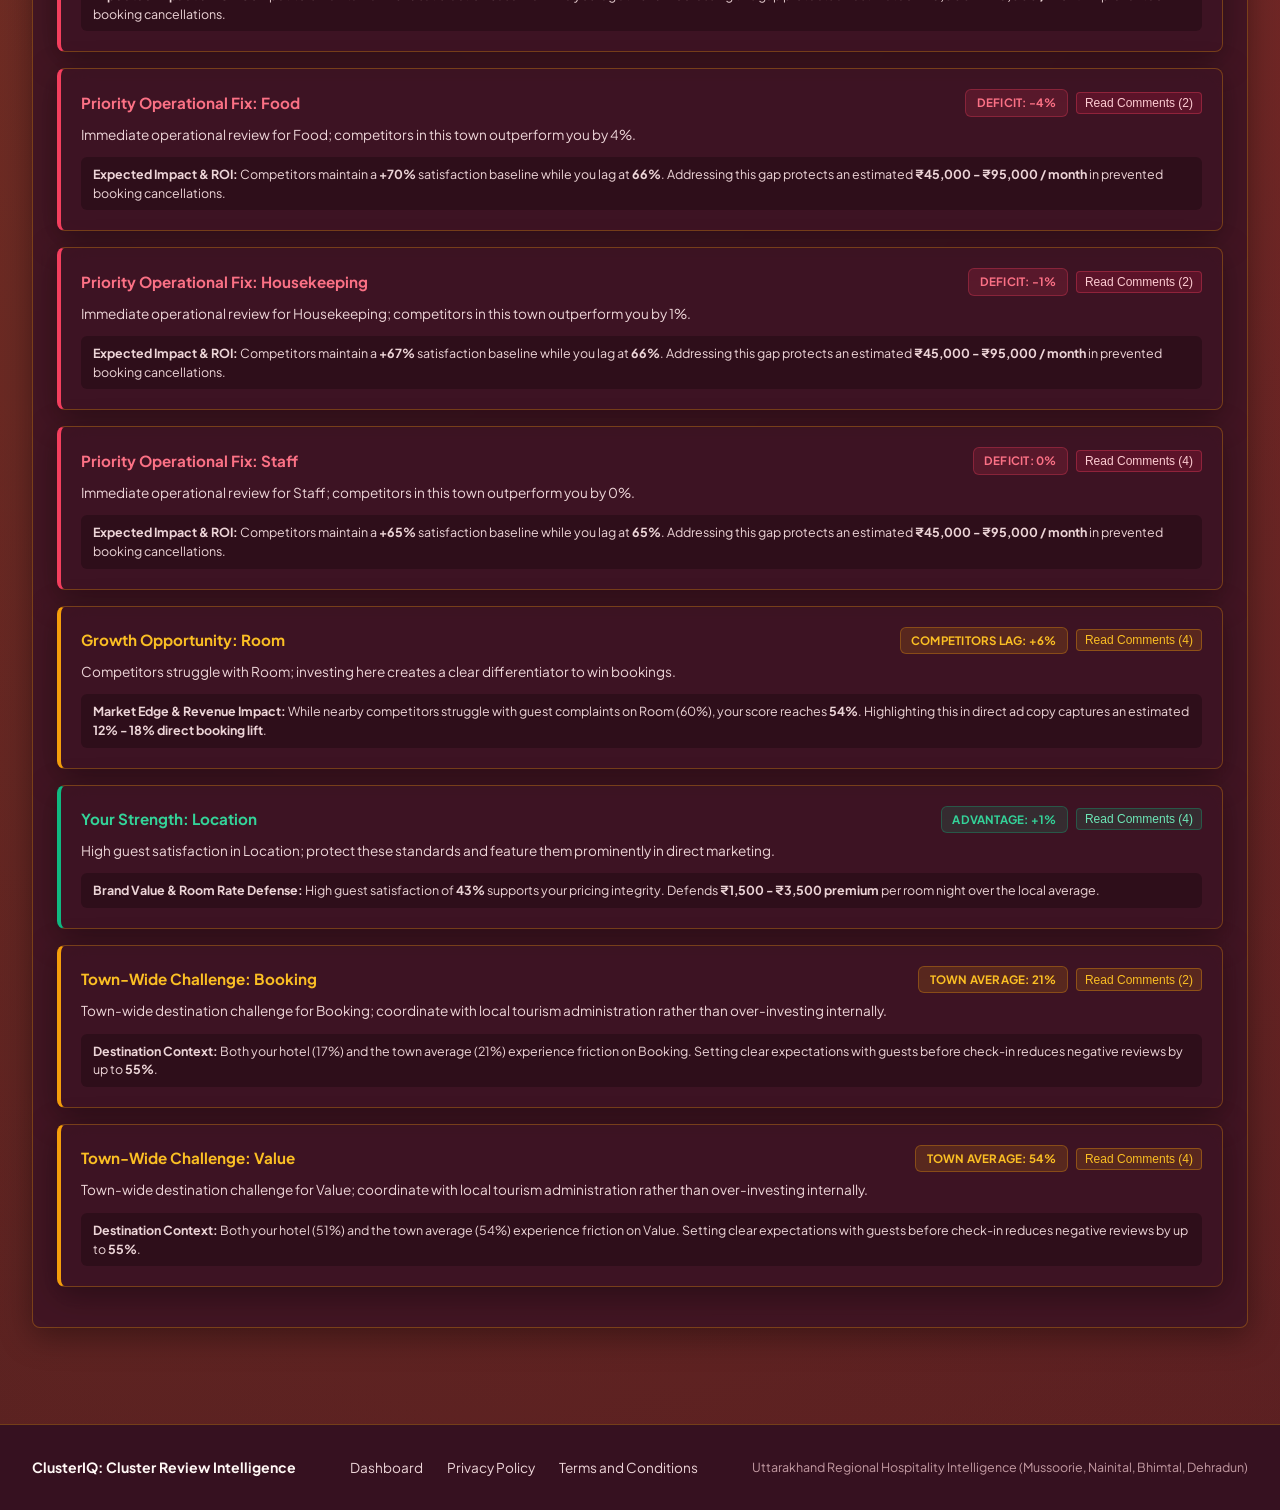
==== commit 0ba9e880: "fix(theme): switch dark mode to warm reddish rose-wine with radiant yellow and remove duplicate comp" ====
--- a/frontend/index.html
+++ b/frontend/index.html
@@ -579,10 +579,13 @@
                             </select>
                         </div>
                         <div class="selector-field">
-                            <span class="selector-field-label">Compare vs Competitor</span>
-                            <select id="b2b-competitor-select" class="b2b-property-dropdown competitor-select" title="Select Competitor to Compare Against">
-                                <!-- Populated dynamically with competitors, excluding Your Hotel -->
-                            </select>
+                            <span class="selector-field-label">Benchmark Baseline</span>
+                            <div class="benchmark-baseline-badge" title="Automatically benchmarked against verified regional competitors">
+                                <span class="baseline-dot"></span>
+                                <span>Market Competitor Average</span>
+                            </div>
+                            <!-- Retained hidden select for JavaScript programmatic synchronization -->
+                            <select id="b2b-competitor-select" class="b2b-property-dropdown competitor-select" style="display: none;" aria-hidden="true" title="Competitor Baseline"></select>
                         </div>
                     </div>
                 </div>
@@ -857,7 +860,7 @@
                         <text x="288.8" y="188" text-anchor="middle" font-size="9" fill="#94a3b8">May '25</text>
                         <circle cx="288.8" cy="98.9" r="5.5" fill="#f43f5e" stroke="#ffffff" stroke-width="2" style="cursor:pointer;"><title>May '25: Hotel 47% vs Competitors 67% (Cleanliness Shift)</title></circle>
                         <g>
-                            <rect x="233.55" y="76.9" width="110.5" height="15" rx="4" fill="#2d221c" stroke="rgba(244, 63, 94, 0.6)" stroke-width="1" />
+                            <rect x="233.55" y="76.9" width="110.5" height="15" rx="4" fill="#361120" stroke="rgba(244, 63, 94, 0.6)" stroke-width="1" />
                             <text x="288.8" y="86.9" text-anchor="middle" font-size="9.5" font-weight="700" fill="#fecdd3">Cleanliness Shift</text>
                         </g>
 
@@ -882,7 +885,7 @@
                         <text x="698.1" y="188" text-anchor="middle" font-size="9" fill="#94a3b8">Dec '25</text>
                         <circle cx="698.1" cy="95.0" r="5.5" fill="#f43f5e" stroke="#ffffff" stroke-width="2" style="cursor:pointer;"><title>Dec '25: Hotel 50% vs Competitors 66% (Room Gain)</title></circle>
                         <g>
-                            <rect x="663.1" y="73" width="70" height="15" rx="4" fill="#2d221c" stroke="rgba(244, 63, 94, 0.6)" stroke-width="1" />
+                            <rect x="663.1" y="73" width="70" height="15" rx="4" fill="#361120" stroke="rgba(244, 63, 94, 0.6)" stroke-width="1" />
                             <text x="698.1" y="83" text-anchor="middle" font-size="9.5" font-weight="700" fill="#fecdd3">Room Gain</text>
                         </g>
 
--- a/frontend/styles.css
+++ b/frontend/styles.css
@@ -1,42 +1,42 @@
 /* ==========================================================================
    ClusterIQ - Cluster Review Intelligence (CRI)
-   Warm Spiced Espresso & Radiant Sunlit Gold Design Architecture
+   Warm Reddish Rose-Wine & Radiant Sunlit Yellow Design Architecture
    ========================================================================== */
 
 :root {
-  --bg-primary: #231a15;
-  /* Warm peaceful roasted terracotta chestnut (earthy, cozy, zero cold blue or charcoal) */
-  --bg-secondary: #2d221c;
-  /* Warm toasted cocoa pecan */
-  --bg-card: rgba(54, 42, 35, 0.88);
-  /* Warm terracotta amber-bronze glass */
-  --bg-card-hover: rgba(70, 55, 46, 0.94);
-  --border-glass: rgba(245, 158, 11, 0.25);
-  --border-focus: rgba(245, 158, 11, 0.7);
-
-  --text-primary: #fffcf8;
+  --bg-primary: #280d18;
+  /* Warm rich velvet wine & deep rosewood (cozy, warm, zero navy or cold blue) */
+  --bg-secondary: #361120;
+  /* Spiced berry mahogany rose */
+  --bg-card: rgba(62, 20, 36, 0.88);
+  /* Rich warm wine-rose glass */
+  --bg-card-hover: rgba(80, 26, 46, 0.94);
+  --border-glass: rgba(245, 158, 11, 0.32);
+  --border-focus: rgba(251, 191, 36, 0.75);
+
+  --text-primary: #fff8f5;
   /* Luminous warm cream */
-  --text-secondary: #dfd3c5;
-  /* Warm cashmere sand */
-  --text-muted: #b4a393;
-  /* Warm toasted almond */
-
-  /* Joyful & Uplifting Color Palette (Sunburst Amber, Fresh Spring Emerald, Sunset Coral) */
+  --text-secondary: #edd5d8;
+  /* Soft warm rose-cashmere */
+  --text-muted: #c49ba3;
+  /* Warm dusky rose */
+
+  /* Uplifting Color Palette (Sunburst Golden Yellow & Radiant Rose-Coral Accents) */
   --accent-cyan: #f59e0b;
-  /* Aliased to warm joyful amber */
-  --accent-cyan-glow: rgba(245, 158, 11, 0.28);
+  /* Aliased to warm joyful amber yellow */
+  --accent-cyan-glow: rgba(245, 158, 11, 0.32);
   --accent-joy: #f59e0b;
   --accent-joy-light: #fbbf24;
-  --accent-joy-glow: rgba(245, 158, 11, 0.32);
+  --accent-joy-glow: rgba(245, 158, 11, 0.36);
   --accent-emerald: #10b981;
   --accent-emerald-glow: rgba(16, 185, 129, 0.28);
   --accent-amber: #f59e0b;
-  --accent-amber-glow: rgba(245, 158, 11, 0.28);
-  --accent-coral: #f97316;
-  --accent-coral-glow: rgba(249, 115, 22, 0.28);
+  --accent-amber-glow: rgba(245, 158, 11, 0.32);
+  --accent-coral: #fb7185;
+  --accent-coral-glow: rgba(251, 113, 133, 0.32);
   --accent-rose: #f43f5e;
-  --accent-rose-glow: rgba(244, 63, 94, 0.28);
-  --accent-slate: #b4a393;
+  --accent-rose-glow: rgba(244, 63, 94, 0.32);
+  --accent-slate: #c49ba3;
 
   --font-family: 'Plus Jakarta Sans', -apple-system, BlinkMacSystemFont, 'Segoe UI', Roboto, sans-serif;
   --radius-sm: 6px;
@@ -90,9 +90,11 @@
   font-family: var(--font-family);
   background: var(--bg-primary);
   background-image:
-    radial-gradient(circle at 12% 10%, rgba(245, 158, 11, 0.22) 0%, transparent 52%),
-    radial-gradient(circle at 88% 85%, rgba(234, 88, 12, 0.16) 0%, transparent 52%),
-    radial-gradient(circle at 50% 45%, rgba(16, 185, 129, 0.12) 0%, transparent 62%);
+    radial-gradient(circle at 14% 12%, rgba(245, 158, 11, 0.28) 0%, transparent 48%),
+    radial-gradient(circle at 86% 16%, rgba(244, 63, 94, 0.32) 0%, transparent 50%),
+    radial-gradient(circle at 50% 45%, rgba(245, 158, 11, 0.18) 0%, transparent 58%),
+    radial-gradient(circle at 85% 85%, rgba(225, 29, 72, 0.26) 0%, transparent 52%),
+    radial-gradient(circle at 15% 82%, rgba(251, 191, 36, 0.22) 0%, transparent 48%);
   color: var(--text-primary);
   line-height: 1.5;
   min-height: 100vh;
@@ -126,7 +128,7 @@
   position: sticky;
   top: 0;
   z-index: 50;
-  background: rgba(35, 29, 25, 0.94);
+  background: rgba(40, 13, 24, 0.95);
   backdrop-filter: blur(20px);
   -webkit-backdrop-filter: blur(20px);
   border-bottom: 1px solid var(--border-glass);
@@ -1520,8 +1522,8 @@
   position: absolute;
   inset: 0;
   background:
-    radial-gradient(circle at center, rgba(18, 19, 22, 0.15) 0%, rgba(18, 19, 22, 0.65) 100%),
-    linear-gradient(180deg, rgba(18, 19, 22, 0.7) 0%, rgba(18, 19, 22, 0.1) 25%, rgba(18, 19, 22, 0.1) 75%, rgba(18, 19, 22, 0.85) 100%);
+    radial-gradient(circle at center, rgba(40, 13, 24, 0.12) 0%, rgba(40, 13, 24, 0.65) 100%),
+    linear-gradient(180deg, rgba(40, 13, 24, 0.75) 0%, rgba(40, 13, 24, 0.08) 25%, rgba(40, 13, 24, 0.08) 75%, rgba(40, 13, 24, 0.88) 100%);
   pointer-events: none;
 }
 
@@ -1677,10 +1679,10 @@
   gap: 2.75rem;
   align-items: center;
   padding: 2.25rem 2.5rem;
-  background: rgba(35, 27, 22, 0.82);
+  background: rgba(48, 16, 28, 0.86);
   backdrop-filter: blur(24px) saturate(200%);
   -webkit-backdrop-filter: blur(24px) saturate(200%);
-  border: 1.5px solid rgba(255, 255, 255, 0.18);
+  border: 1.5px solid rgba(245, 158, 11, 0.28);
   border-radius: var(--radius-md);
   box-shadow:
     inset 0 1px 1px 0 rgba(255, 255, 255, 0.28),
@@ -2606,8 +2608,8 @@
   padding: 1.5rem 1.75rem;
   border-radius: var(--radius-md);
   margin-bottom: 1.75rem;
-  background: linear-gradient(135deg, rgba(54, 42, 35, 0.94) 0%, rgba(38, 29, 24, 0.96) 100%);
-  border: 1px solid rgba(245, 158, 11, 0.35);
+  background: linear-gradient(135deg, rgba(62, 20, 36, 0.94) 0%, rgba(45, 16, 26, 0.96) 100%);
+  border: 1px solid rgba(245, 158, 11, 0.38);
   border-left: 5px solid var(--accent-joy);
   box-shadow: 0 8px 32px rgba(0, 0, 0, 0.35);
 }
@@ -2634,21 +2636,21 @@
   margin-bottom: 0.35rem;
   display: inline-block;
   padding: 0.2rem 0.6rem;
-  background: rgba(245, 158, 11, 0.12);
-  border: 1px solid rgba(245, 158, 11, 0.3);
+  background: rgba(245, 158, 11, 0.15);
+  border: 1px solid rgba(245, 158, 11, 0.35);
   border-radius: var(--radius-sm);
 }
 
 .onboarding-title {
   font-size: 1.25rem;
   font-weight: 800;
-  color: #fffcf8;
+  color: #fff8f5;
   margin-bottom: 0.35rem;
 }
 
 .onboarding-desc {
   font-size: 0.88rem;
-  color: #dfd3c5;
+  color: #edd5d8;
   line-height: 1.5;
 }
 
@@ -2674,12 +2676,36 @@
   letter-spacing: 0.06em;
 }
 
+.benchmark-baseline-badge {
+  display: inline-flex;
+  align-items: center;
+  gap: 0.55rem;
+  padding: 0.65rem 1rem;
+  border-radius: var(--radius-sm);
+  background: #361120;
+  border: 1.5px solid rgba(245, 158, 11, 0.45);
+  color: #fff8f5;
+  font-size: 0.88rem;
+  font-weight: 600;
+  box-shadow: 0 4px 14px rgba(0, 0, 0, 0.25);
+  white-space: nowrap;
+}
+
+.baseline-dot {
+  width: 8px;
+  height: 8px;
+  border-radius: 50%;
+  background: #10b981;
+  box-shadow: 0 0 8px rgba(16, 185, 129, 0.6);
+  flex-shrink: 0;
+}
+
 .b2b-cluster-dropdown,
 .b2b-property-dropdown,
 select.hotel-select {
-  background: #2d221c !important;
+  background: #361120 !important;
   border: 1.5px solid rgba(245, 158, 11, 0.45) !important;
-  color: #fffcf8 !important;
+  color: #fff8f5 !important;
   padding: 0.65rem 1rem !important;
   border-radius: var(--radius-sm) !important;
   font-family: var(--font-family) !important;
@@ -2694,8 +2720,8 @@
 .b2b-cluster-dropdown option,
 .b2b-property-dropdown option,
 select.hotel-select option {
-  background: #2d221c !important;
-  color: #fffcf8 !important;
+  background: #361120 !important;
+  color: #fff8f5 !important;
   padding: 10px 14px !important;
   font-size: 0.88rem !important;
 }
@@ -2725,9 +2751,9 @@
   border-radius: var(--radius-sm);
   margin-bottom: 0;
   font-size: 0.82rem;
-  background: rgba(35, 27, 22, 0.75);
-  border: 1px solid rgba(245, 158, 11, 0.22);
-  color: #dfd3c5;
+  background: rgba(45, 16, 26, 0.85);
+  border: 1px solid rgba(245, 158, 11, 0.28);
+  color: #edd5d8;
 }
 
 .prov-label {
@@ -3549,6 +3575,13 @@
   font-weight: 600 !important;
 }
 
+[data-theme="light"] .benchmark-baseline-badge {
+  background: #ffffff !important;
+  color: #0c0a09 !important;
+  border: 1.5px solid rgba(180, 83, 9, 0.45) !important;
+  box-shadow: 0 2px 8px rgba(0, 0, 0, 0.06) !important;
+}
+
 [data-theme="light"] .b2b-cluster-dropdown option,
 [data-theme="light"] .b2b-property-dropdown option,
 [data-theme="light"] select.hotel-select option {
@@ -4313,7 +4346,7 @@
   text-align: center;
   border-radius: var(--radius-lg);
   border: 1.5px solid rgba(245, 158, 11, 0.35);
-  background: linear-gradient(135deg, rgba(54, 42, 35, 0.94) 0%, rgba(38, 29, 24, 0.98) 100%);
+  background: linear-gradient(135deg, rgba(62, 20, 36, 0.94) 0%, rgba(45, 16, 26, 0.98) 100%);
   box-shadow: 0 16px 48px rgba(0, 0, 0, 0.45);
   position: relative;
   overflow: hidden;
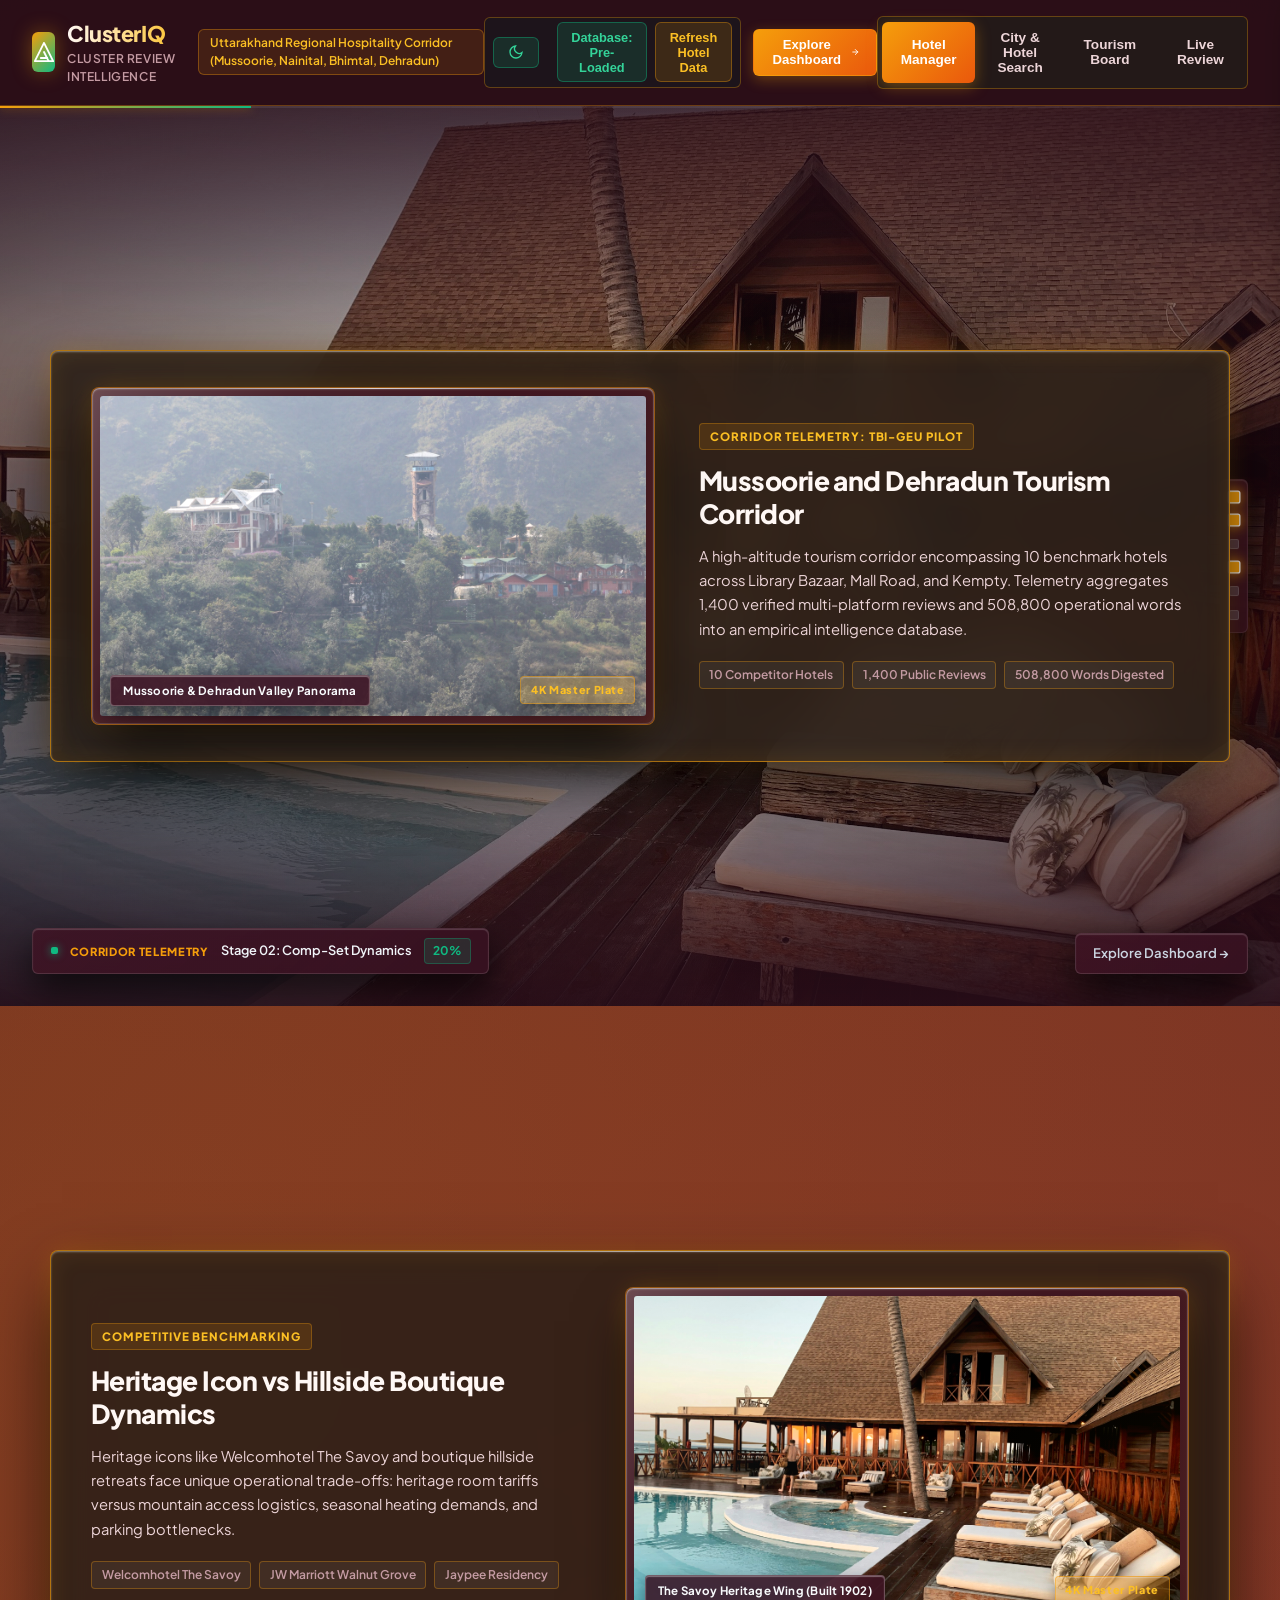
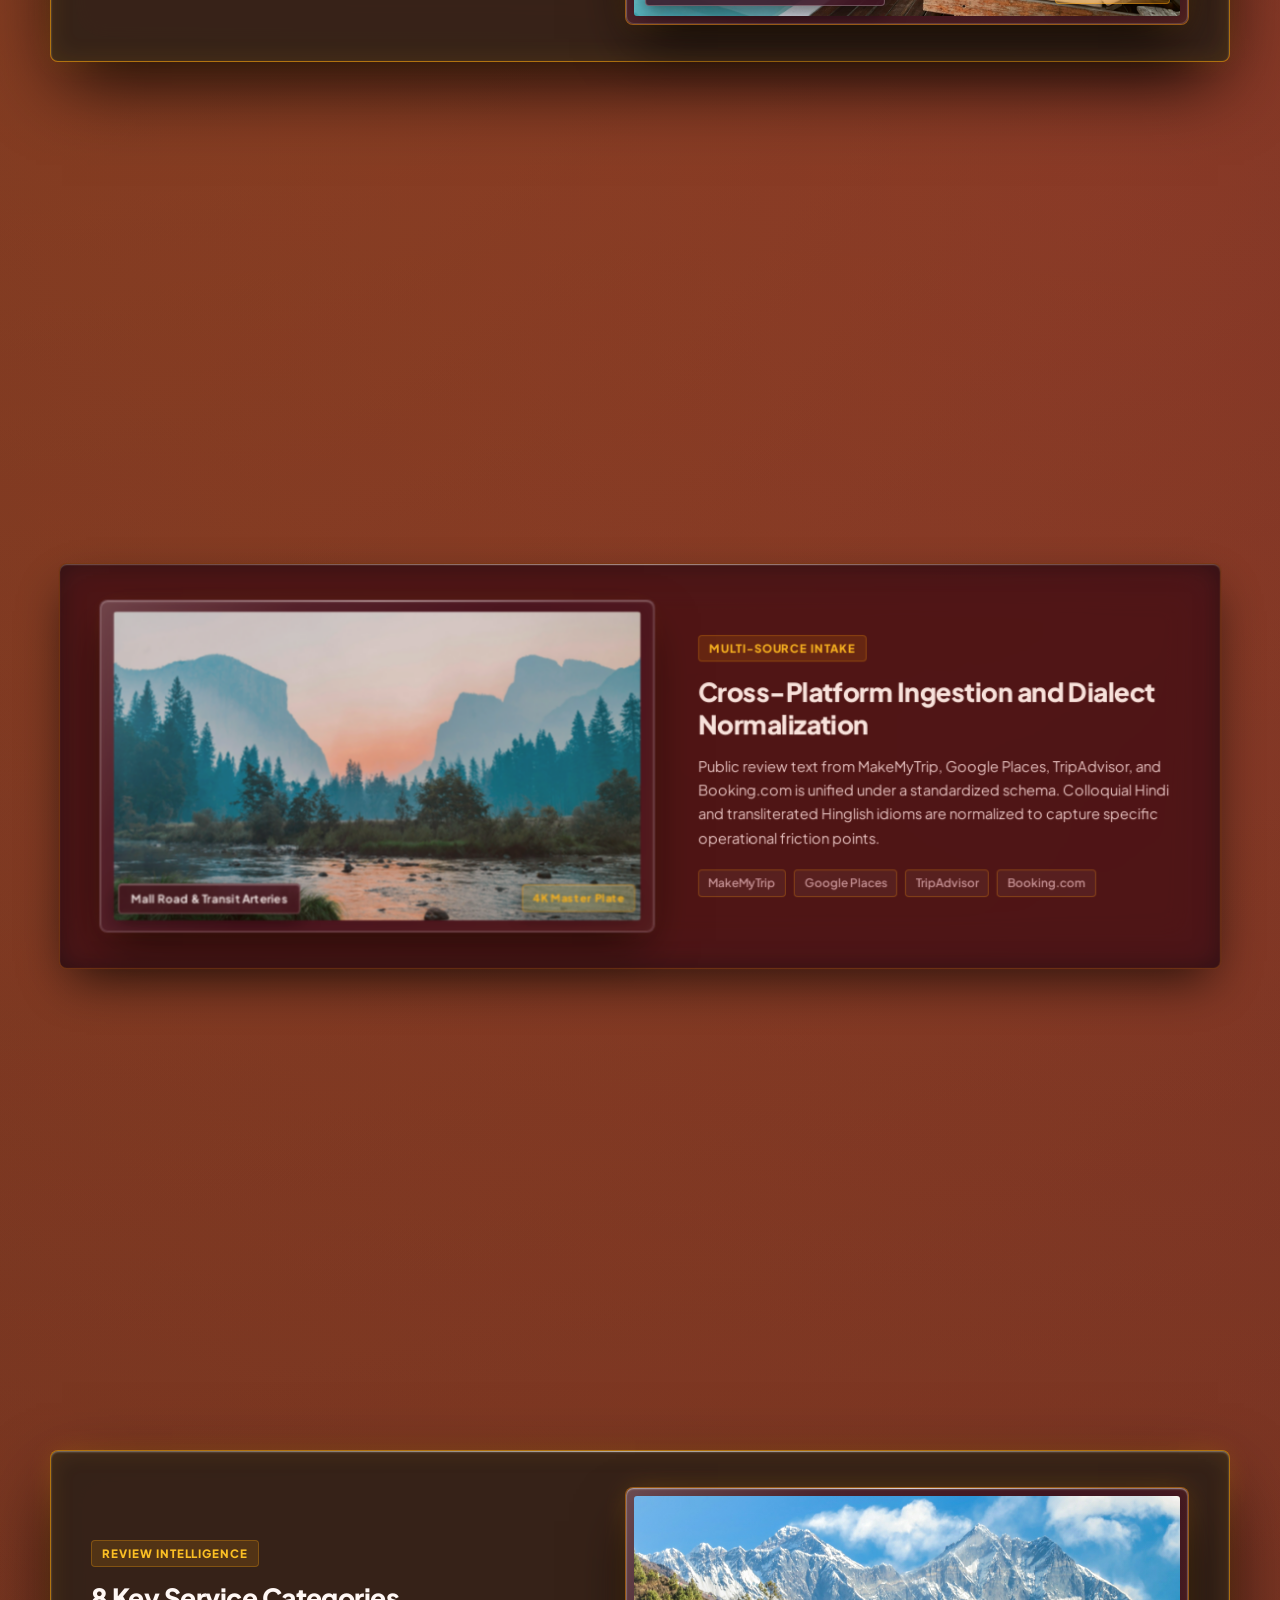
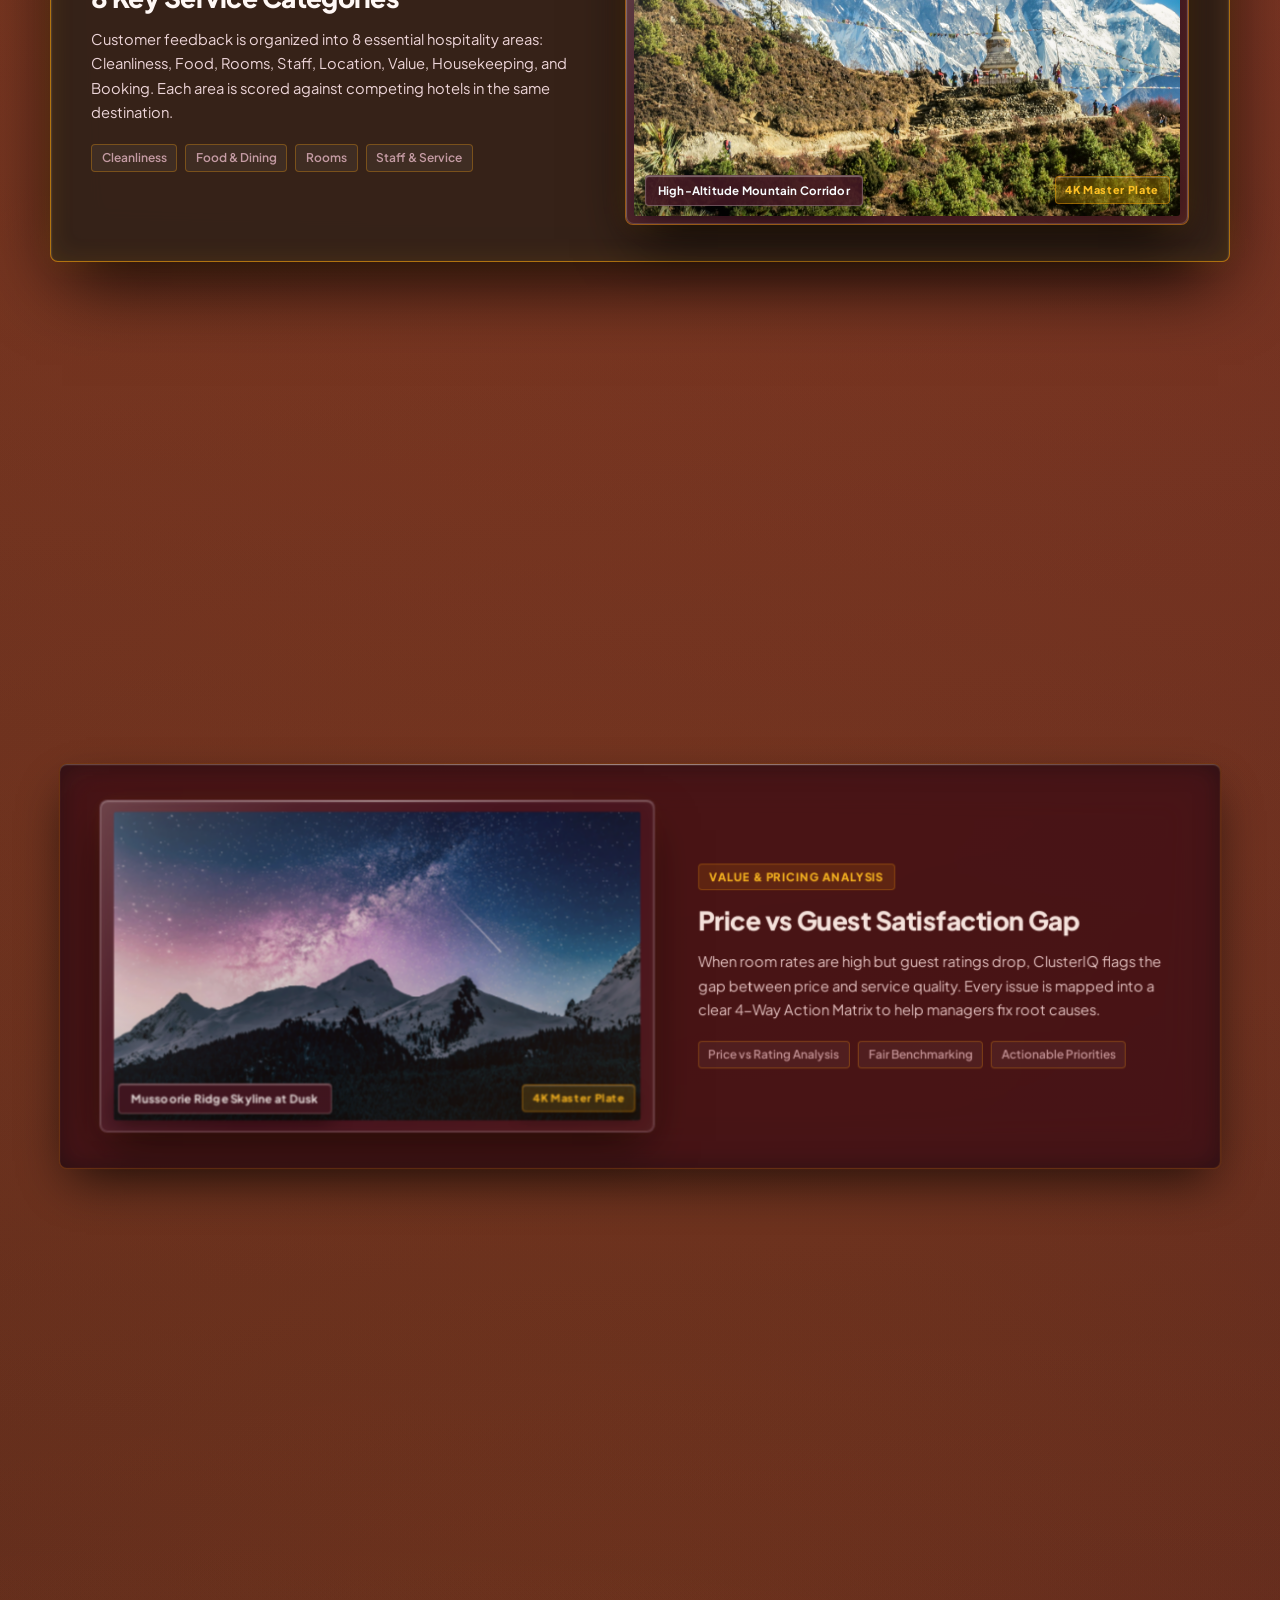
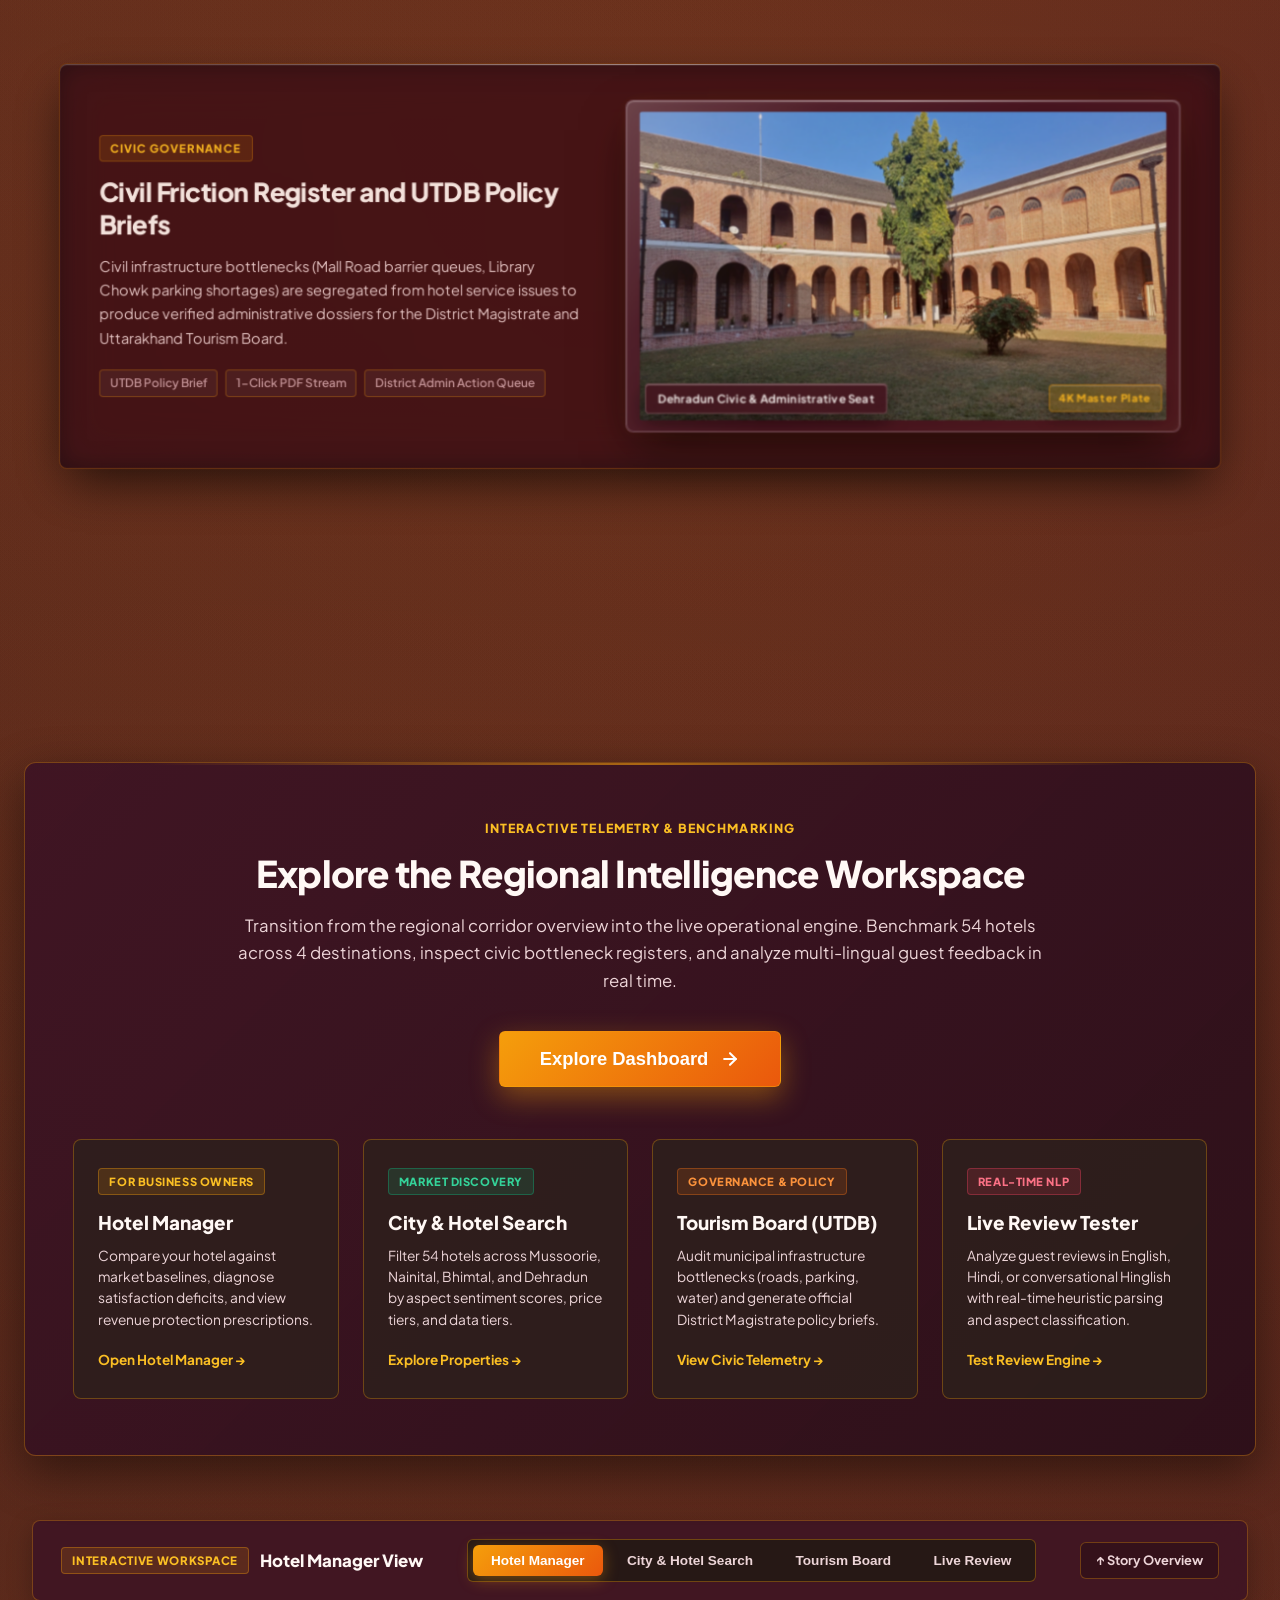
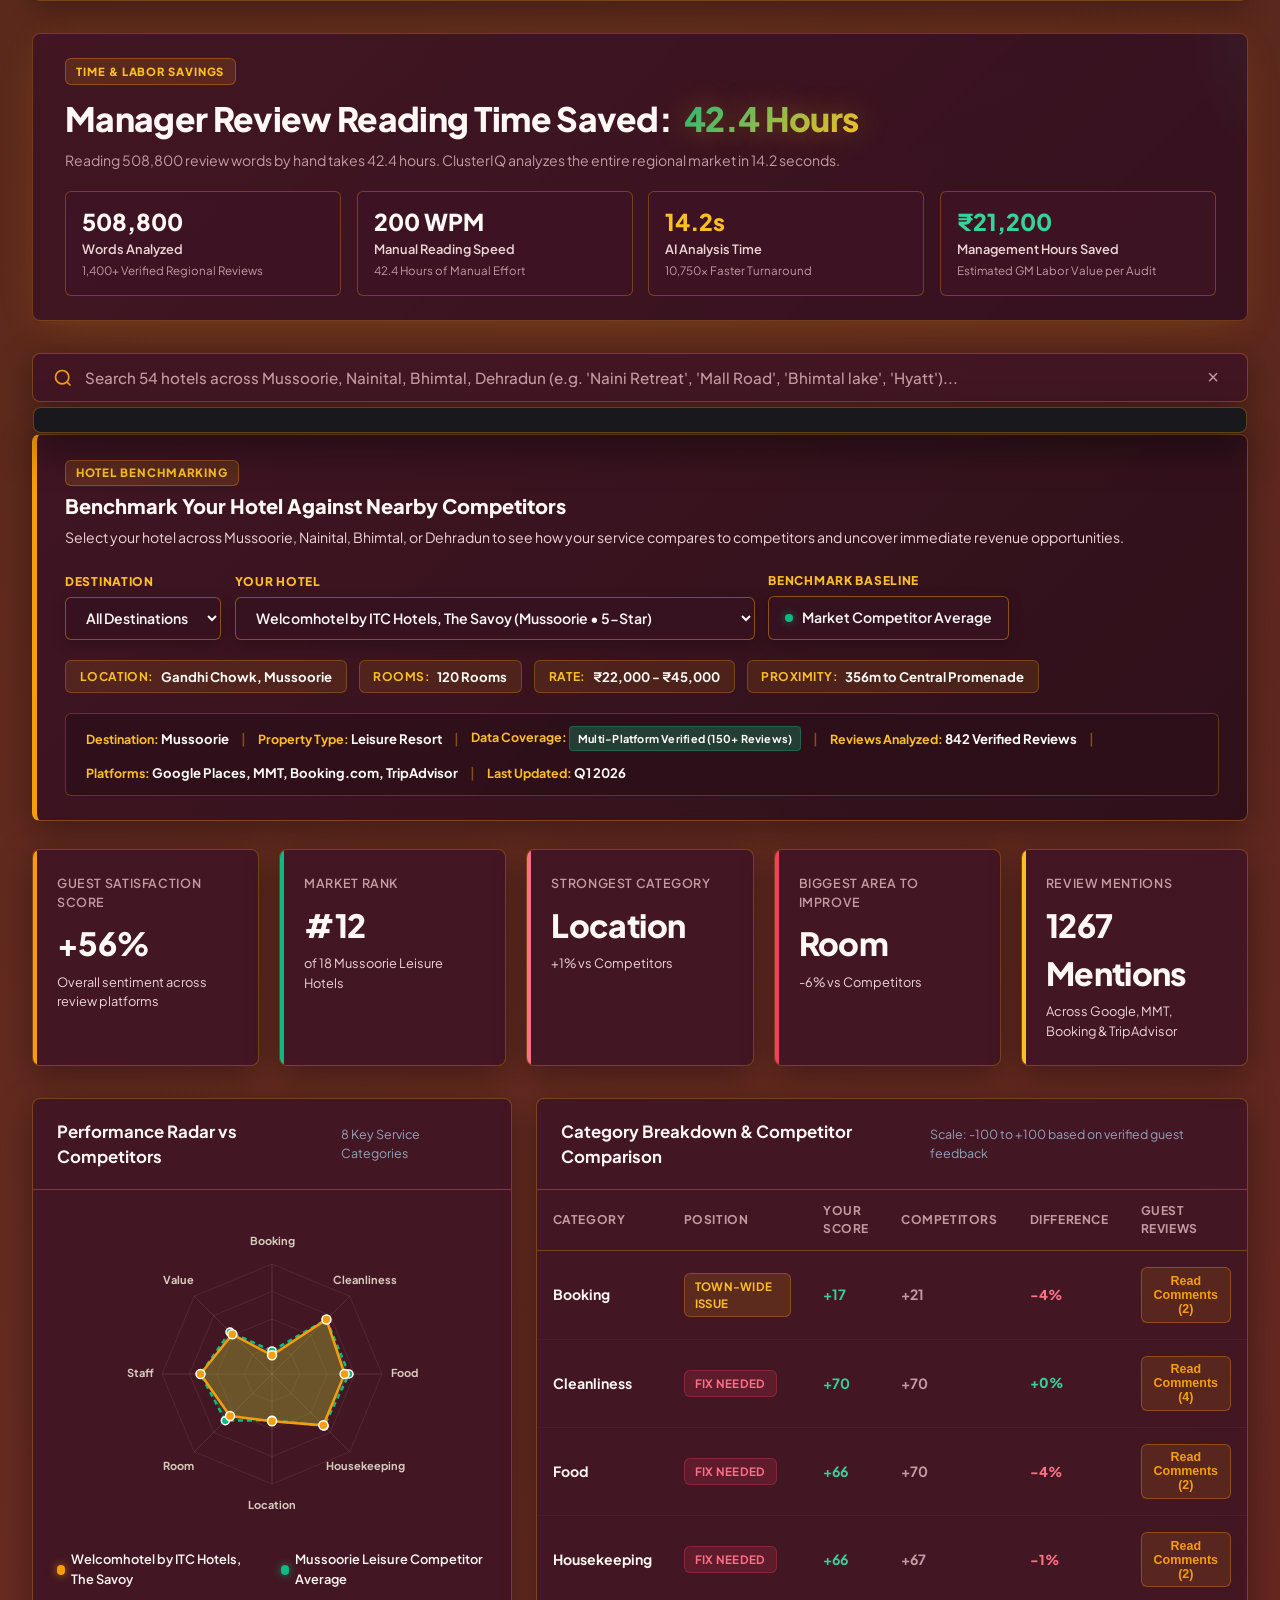
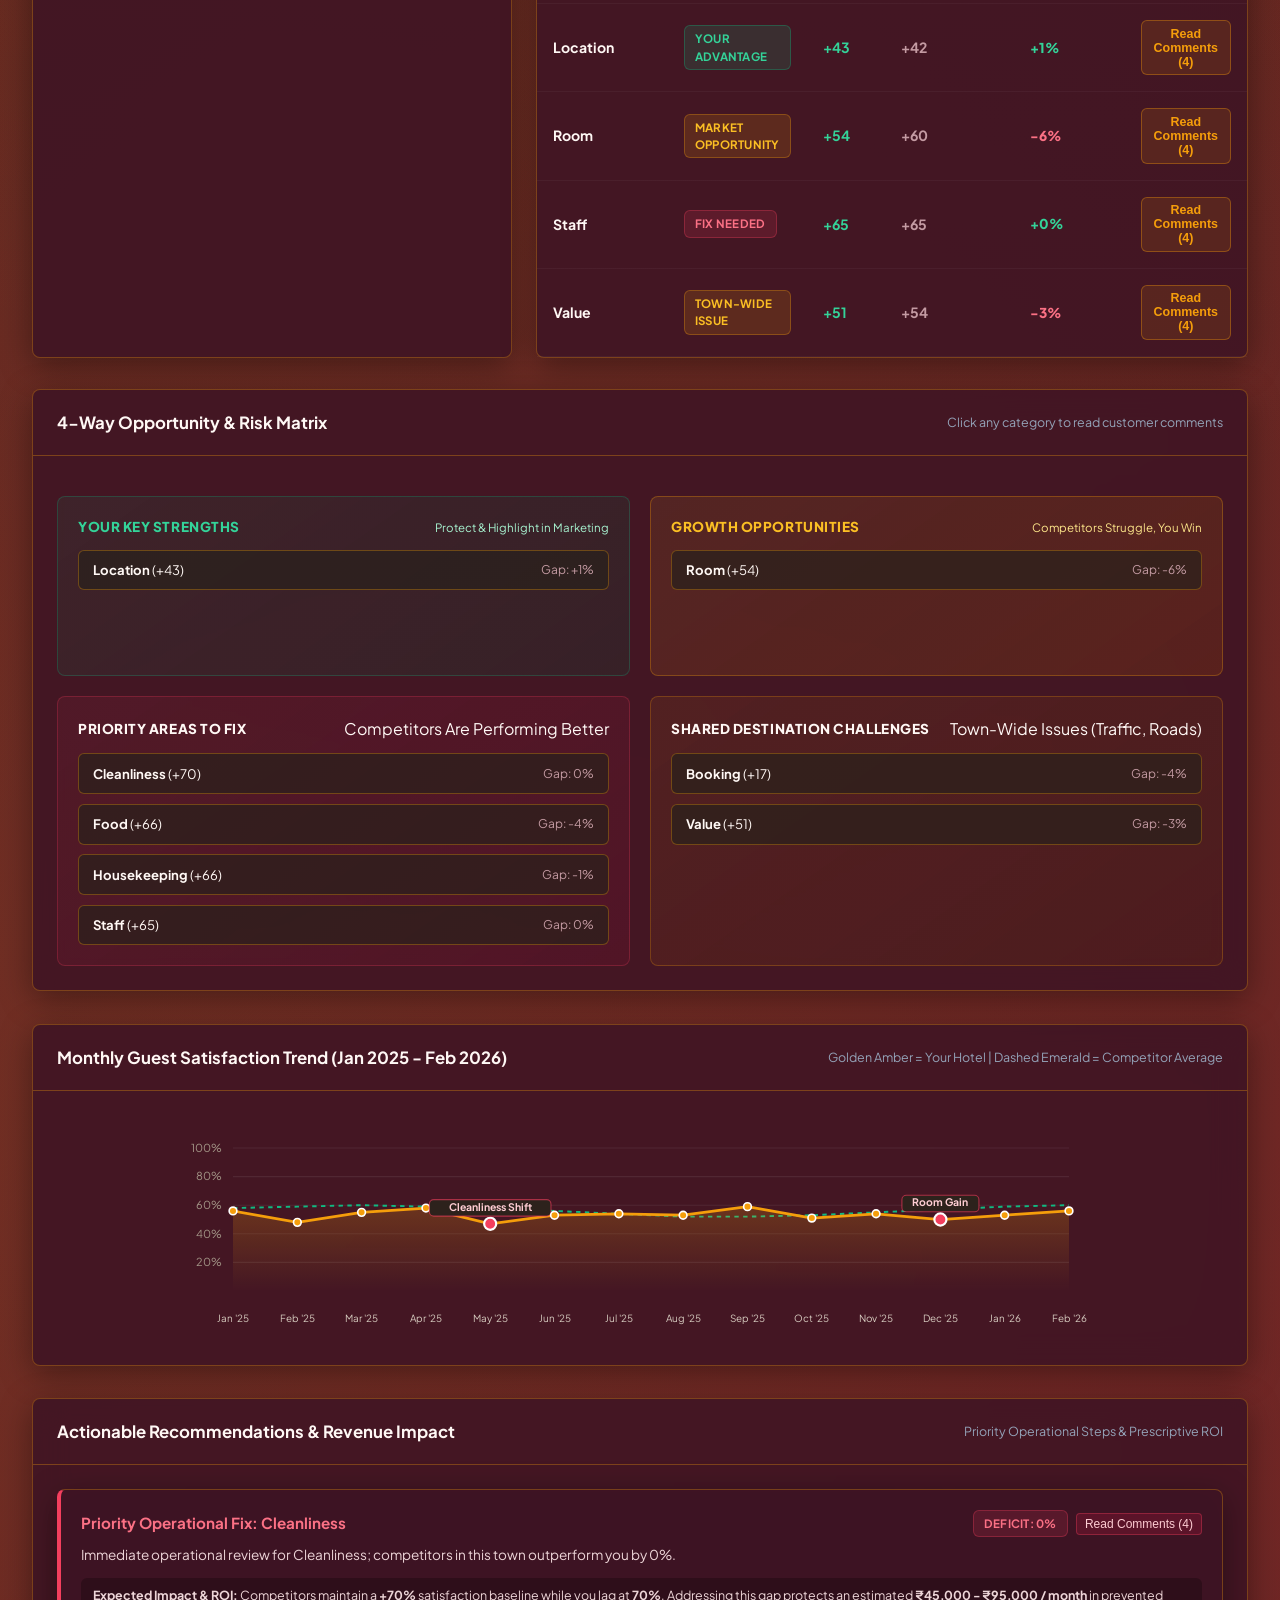
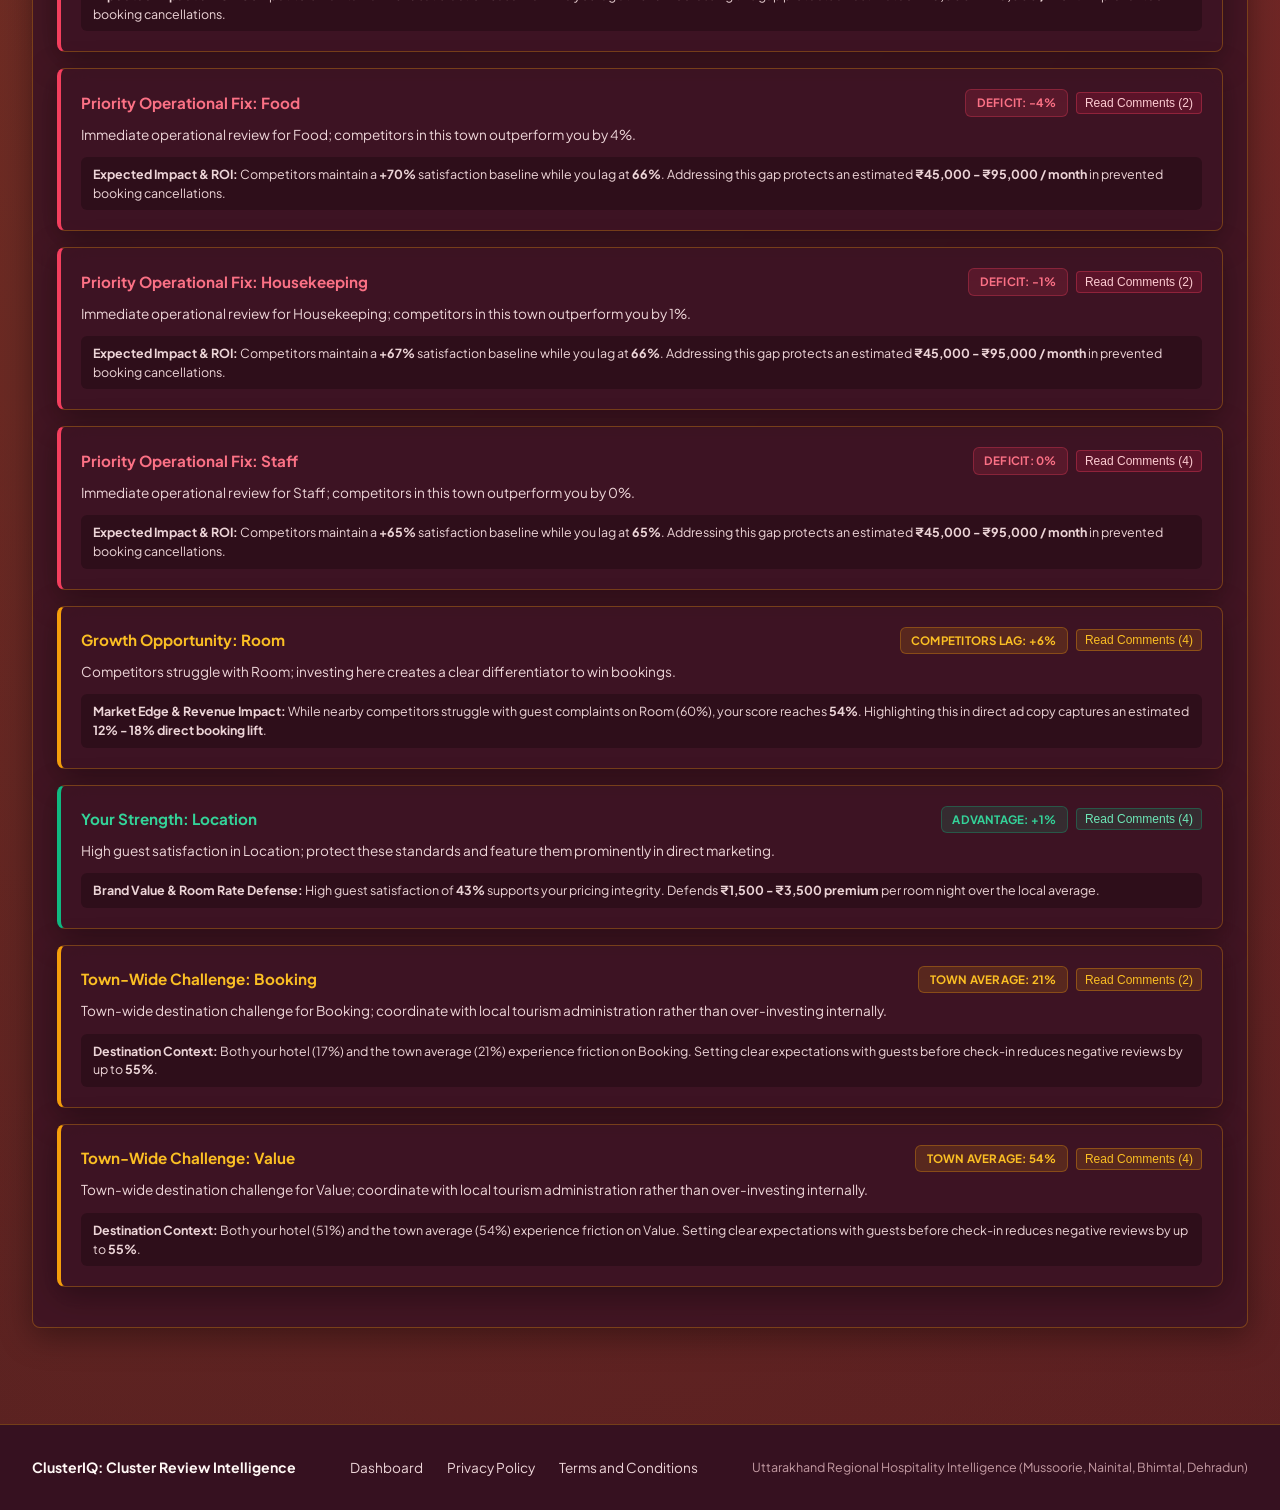
==== commit daa555ae: "fix(cache): add cache buster query string to CSS and JS across all pages" ====
--- a/frontend/index.html
+++ b/frontend/index.html
@@ -10,7 +10,7 @@
     <link rel="preconnect" href="https://fonts.gstatic.com" crossorigin>
     <link href="https://fonts.googleapis.com/css2?family=Plus+Jakarta+Sans:wght@400;500;600;700;800&display=swap"
         rel="stylesheet">
-    <link rel="stylesheet" href="styles.css">
+    <link rel="stylesheet" href="styles.css?v=20261011_rose_wine_v4">
     <script>
         (function() {
             var savedTheme = localStorage.getItem('clusteriq-theme');
@@ -1304,7 +1304,7 @@
     <script src="data/metrics.js"></script>
     <script src="data/warm_cache.js"></script>
     <script src="data/hotels_database.js"></script>
-    <script src="app.js"></script>
+    <script src="app.js?v=20261011_rose_wine_v4"></script>
 </body>
 
 </html>
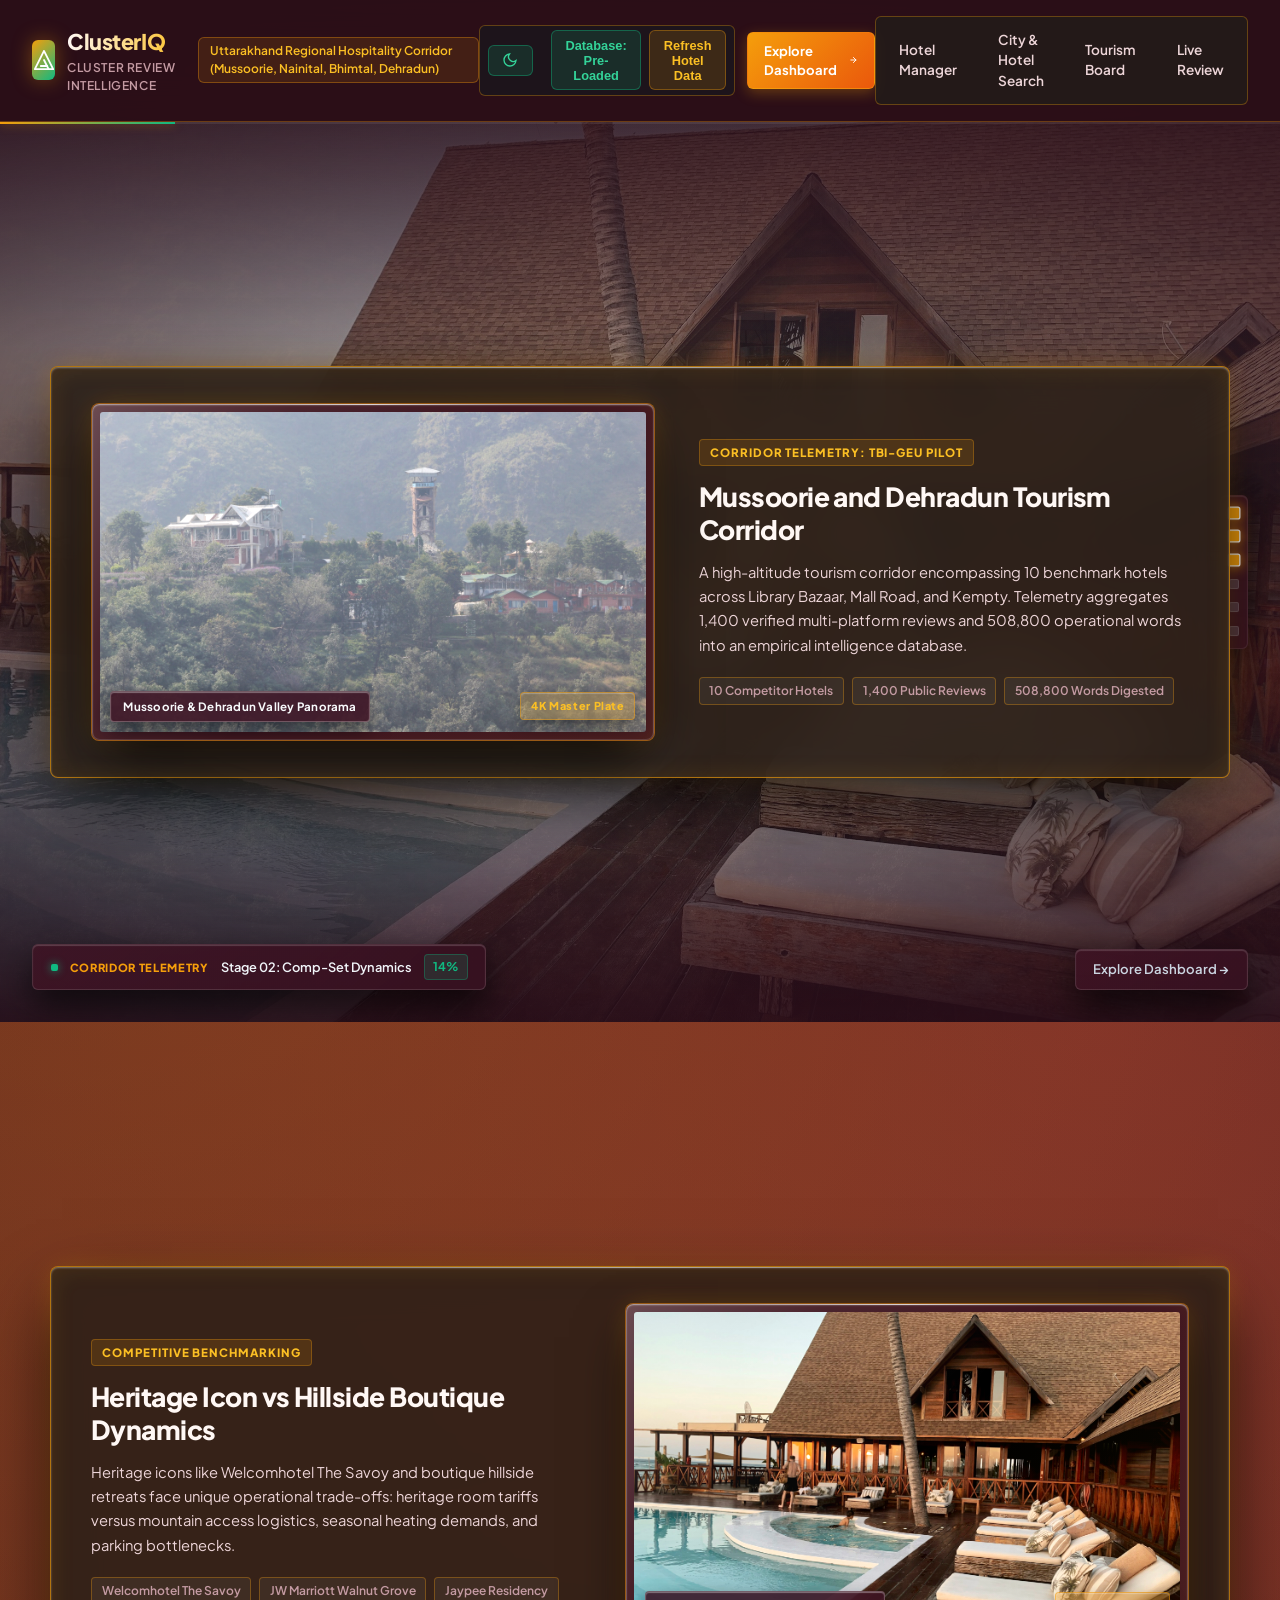
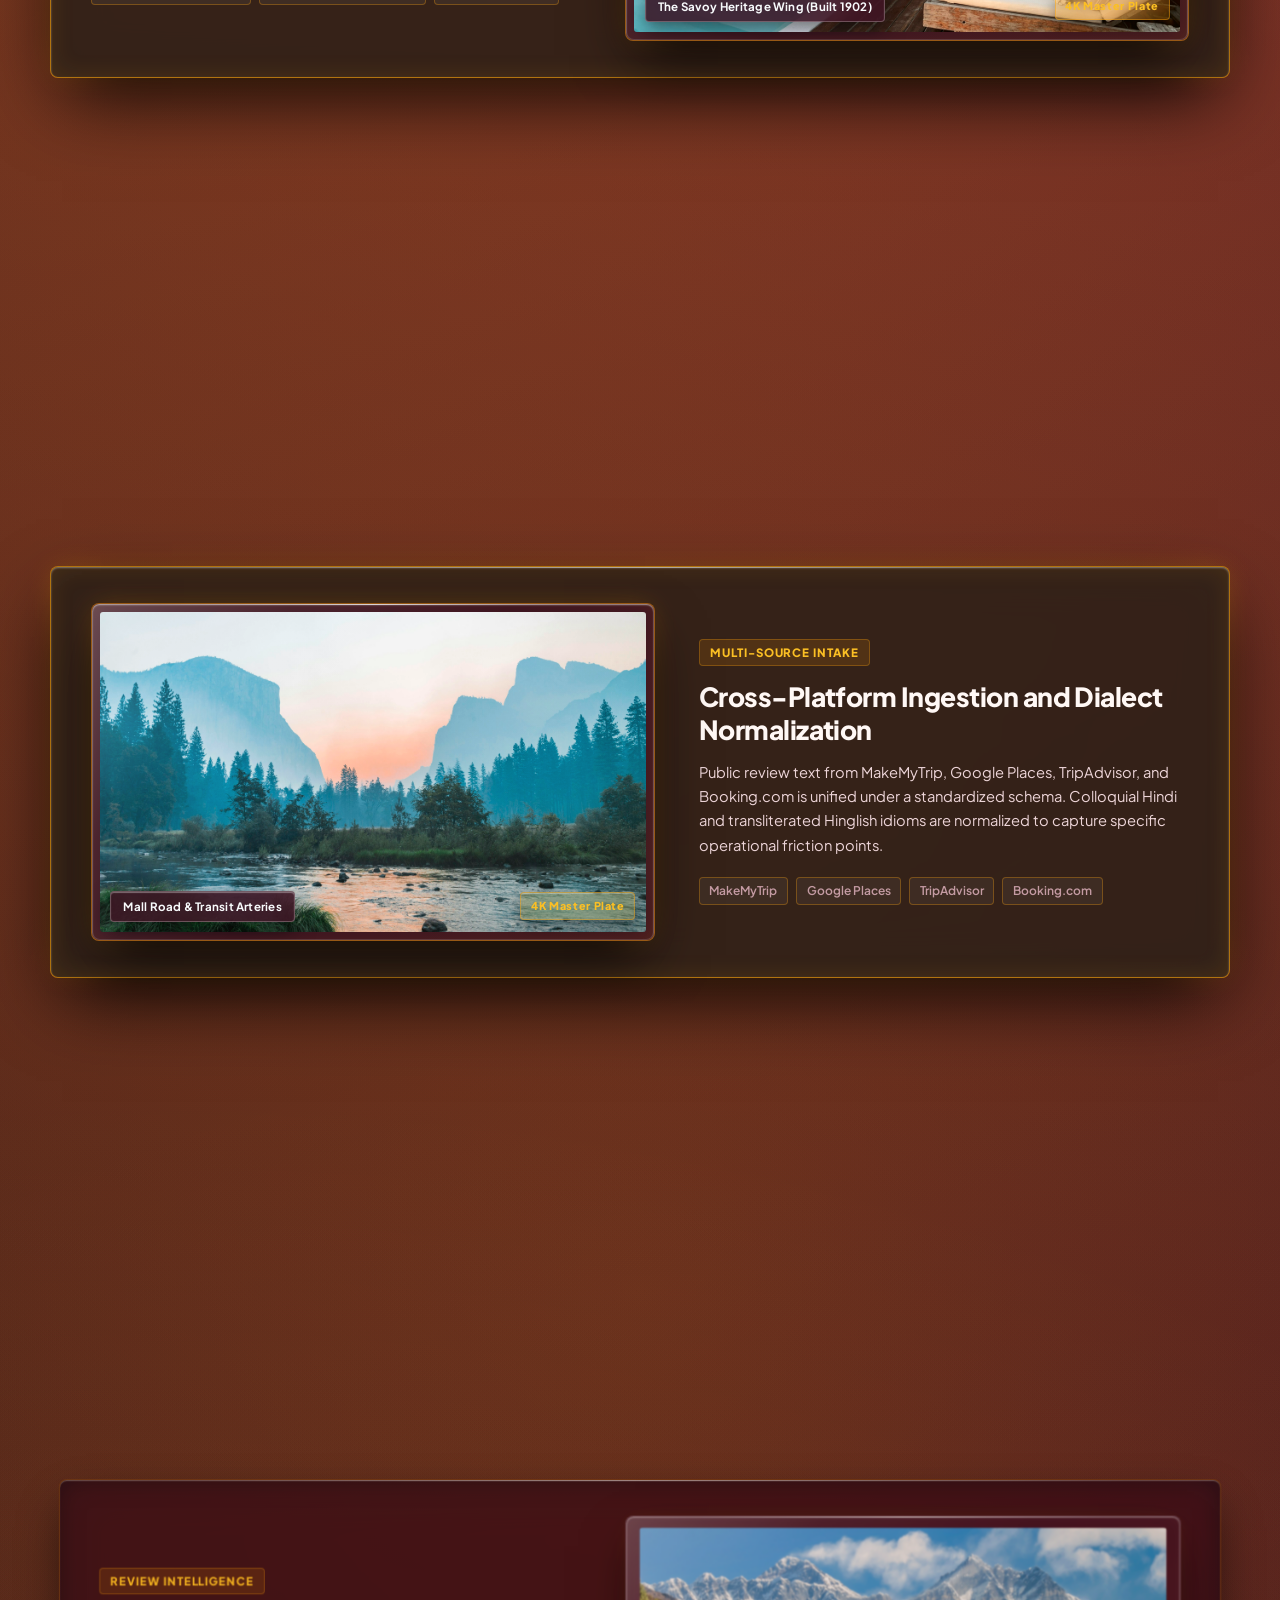
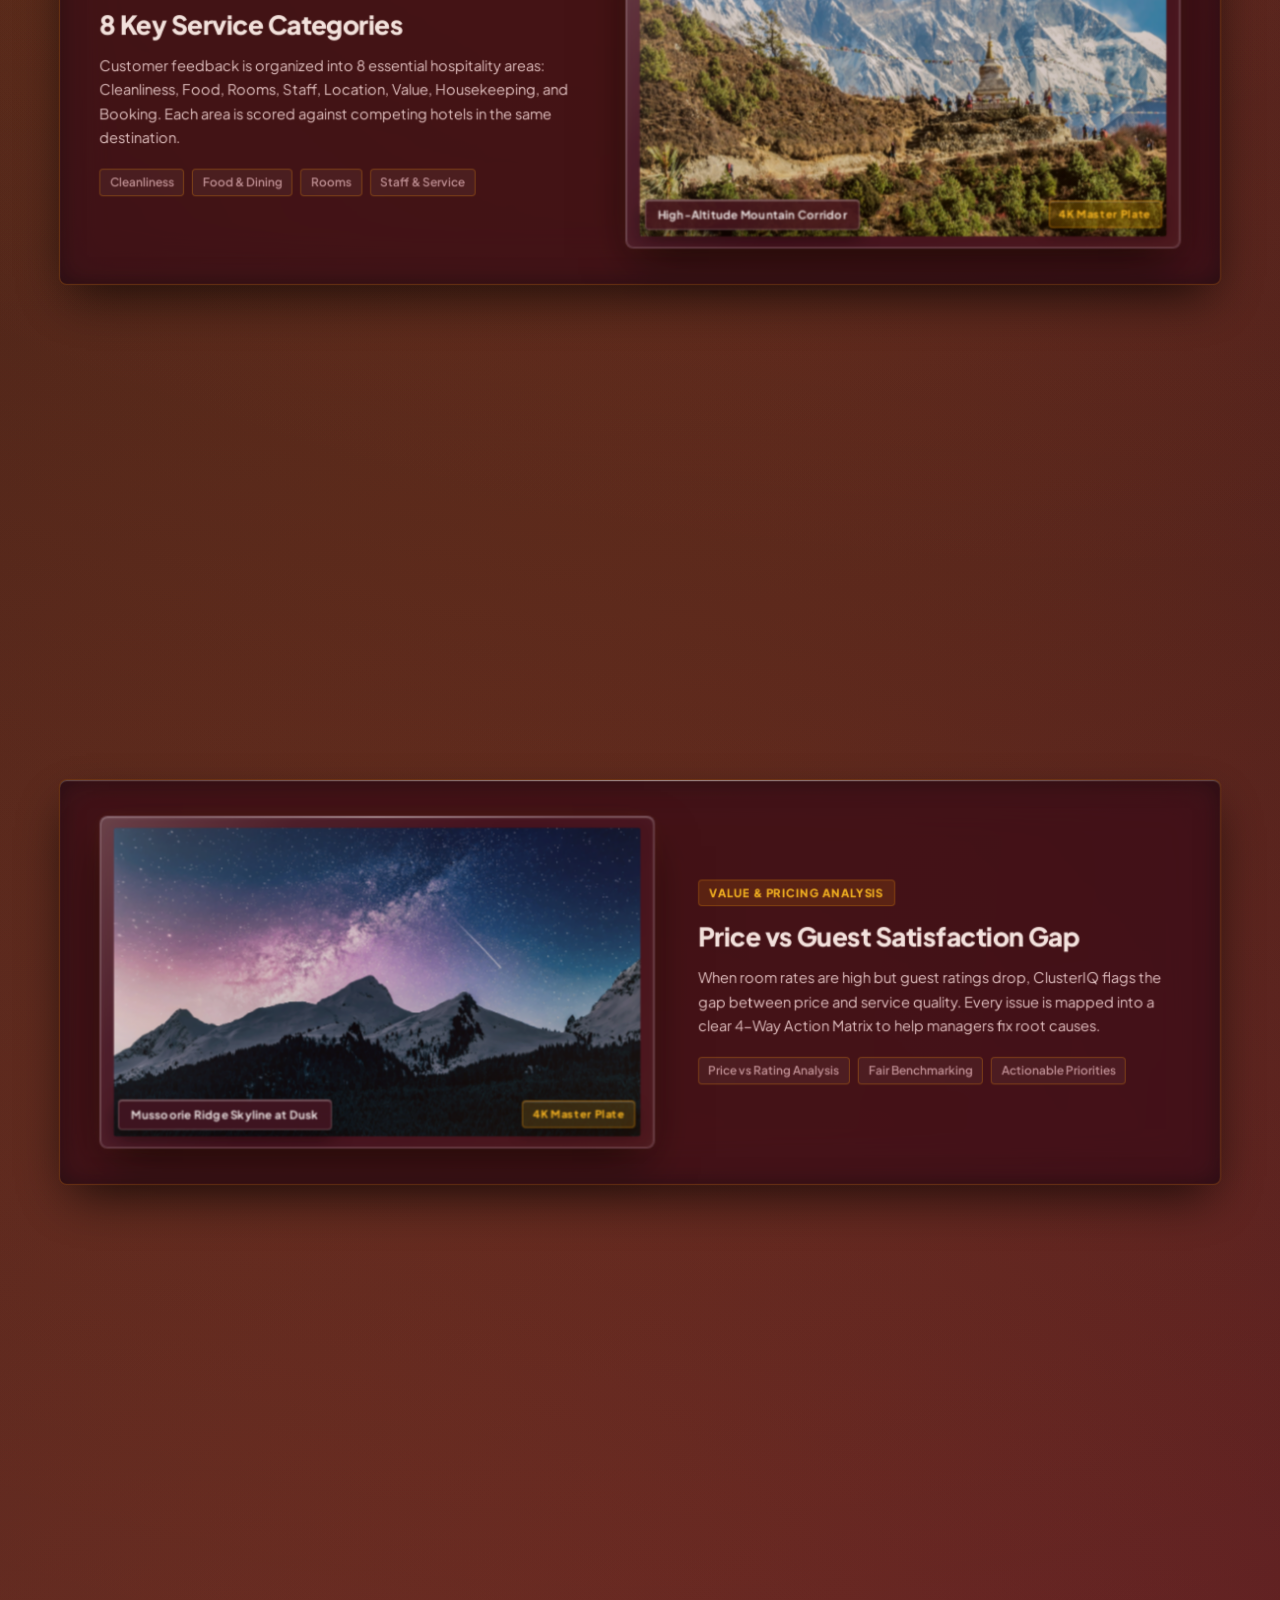
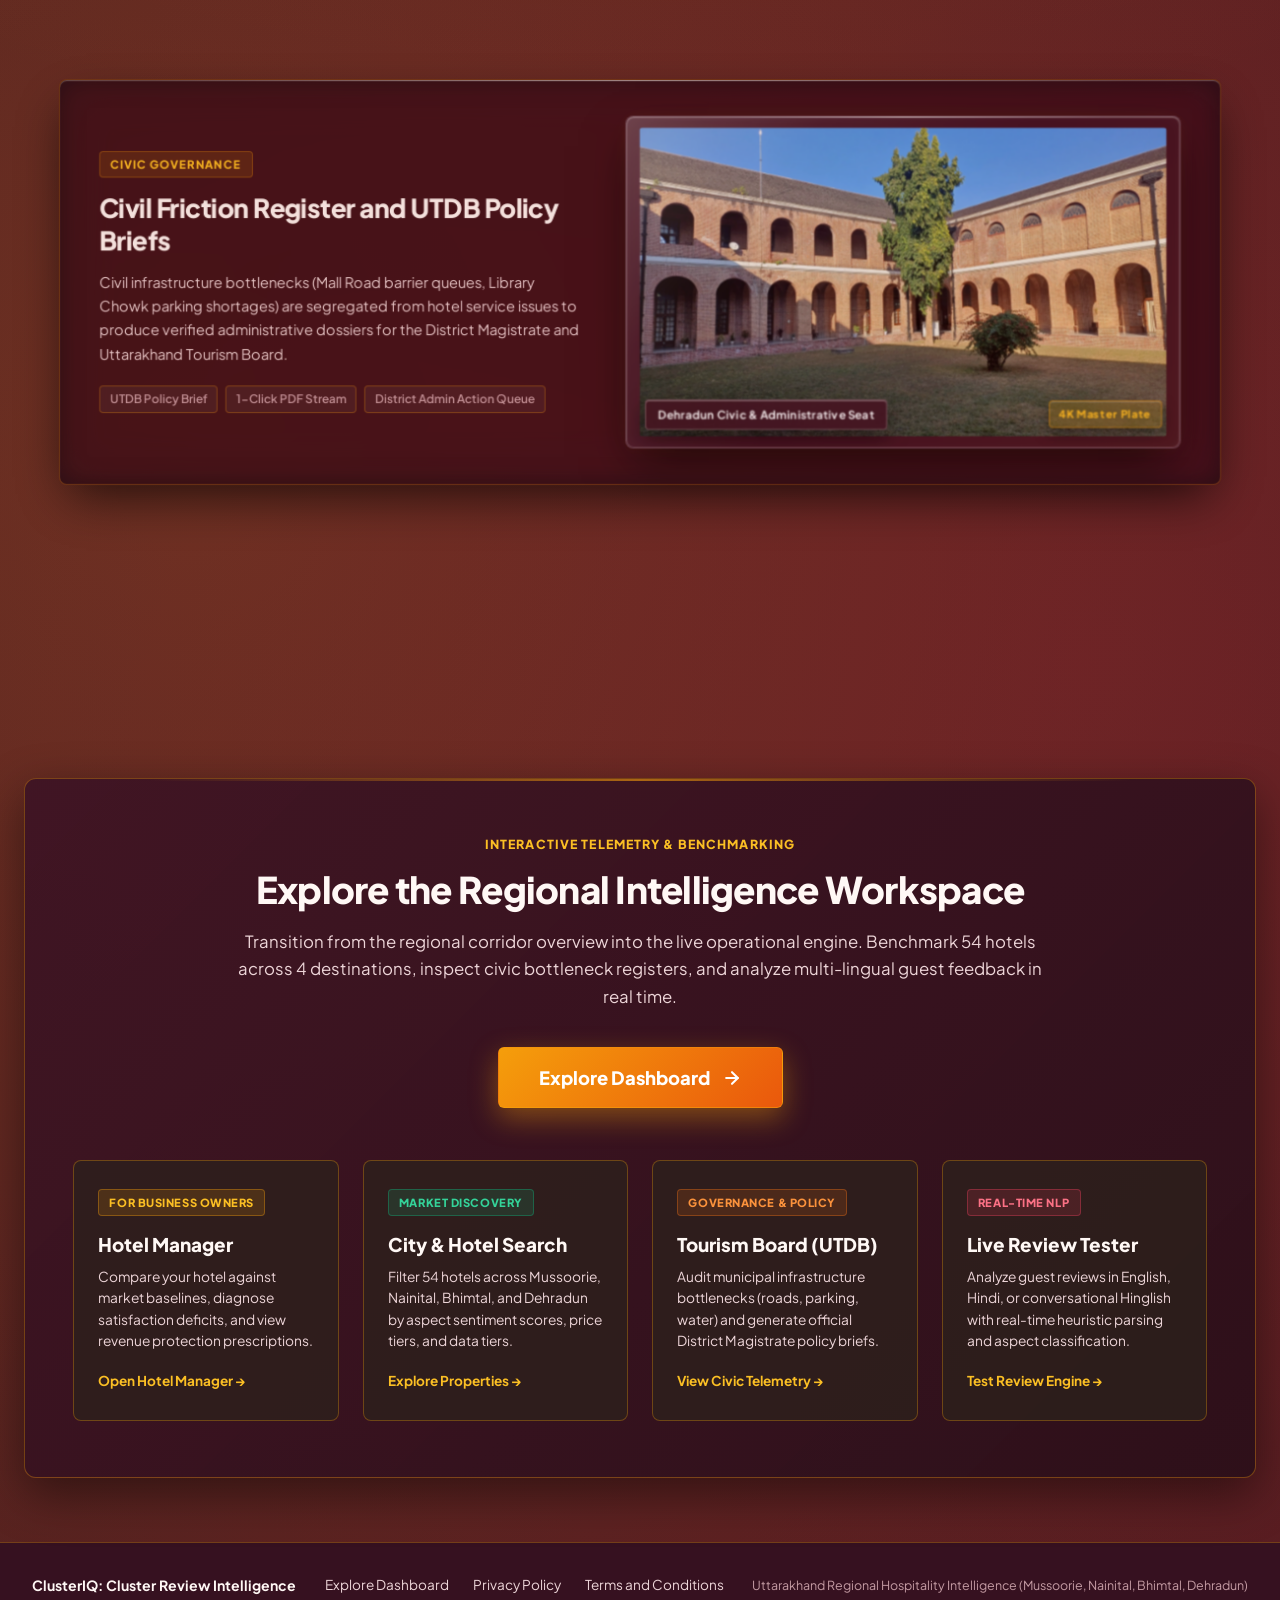
==== commit 0af8f9ba: "feat(navigation): separate corridor story landing page from interactive dashboard with 4-mode gatewa" ====
--- a/frontend/index.html
+++ b/frontend/index.html
@@ -10,7 +10,7 @@
     <link rel="preconnect" href="https://fonts.gstatic.com" crossorigin>
     <link href="https://fonts.googleapis.com/css2?family=Plus+Jakarta+Sans:wght@400;500;600;700;800&display=swap"
         rel="stylesheet">
-    <link rel="stylesheet" href="styles.css?v=20261011_rose_wine_v4">
+    <link rel="stylesheet" href="styles.css?v=20261011_rose_wine_v5">
     <script>
         (function() {
             var savedTheme = localStorage.getItem('clusteriq-theme');
@@ -75,29 +75,29 @@
                     Refresh Hotel Data
                 </button>
             </div>
-            <button id="header-btn-explore" class="btn-header-explore" title="Jump to Interactive Dashboard Workspace">
+            <a href="dashboard.html" id="header-btn-explore" class="btn-header-explore" title="Jump to Interactive Dashboard Workspace" style="text-decoration: none;">
                 <span>Explore Dashboard</span>
                 <svg width="14" height="14" viewBox="0 0 24 24" fill="none" stroke="currentColor" stroke-width="2.5" stroke-linecap="round" stroke-linejoin="round">
                     <line x1="5" y1="12" x2="19" y2="12"></line>
                     <polyline points="12 5 19 12 12 19"></polyline>
                 </svg>
-            </button>
+            </a>
         </div>
 
         <!-- Mode Switcher Toggle in Header -->
         <div class="mode-switcher header-mode-switcher">
-            <button id="btn-mode-hotel" class="mode-btn active" data-mode="hotel" title="Switch to Hotel Manager View">
+            <a href="dashboard.html#/hotel" class="mode-btn" style="text-decoration: none;" title="Open Hotel Manager in Dashboard">
                 Hotel Manager
-            </button>
-            <button id="btn-mode-search" class="mode-btn" data-mode="search" title="Switch to City & Hotel Search">
+            </a>
+            <a href="dashboard.html#/search" class="mode-btn" style="text-decoration: none;" title="Open City & Hotel Search in Dashboard">
                 City & Hotel Search
-            </button>
-            <button id="btn-mode-b2g" class="mode-btn" data-mode="b2g" title="Switch to Tourism Board View">
+            </a>
+            <a href="dashboard.html#/b2g" class="mode-btn" style="text-decoration: none;" title="Open Tourism Board View in Dashboard">
                 Tourism Board
-            </button>
-            <button id="btn-mode-live" class="mode-btn" data-mode="live" title="Switch to Live Review Tester">
+            </a>
+            <a href="dashboard.html#/live" class="mode-btn" style="text-decoration: none;" title="Open Live Review Tester in Dashboard">
                 Live Review
-            </button>
+            </a>
         </div>
         <div id="global-scroll-progress" class="global-scroll-progress" aria-hidden="true"></div>
     </header>
@@ -329,969 +329,57 @@
                 Transition from the regional corridor overview into the live operational engine. Benchmark 54 hotels across 4 destinations, inspect civic bottleneck registers, and analyze multi-lingual guest feedback in real time.
             </p>
             <div class="gateway-cta-wrapper">
-                <button id="btn-explore-dashboard" class="btn-explore-dashboard-main" title="Launch Interactive Intelligence Workspace">
+                <a href="dashboard.html" id="btn-explore-dashboard" class="btn-explore-dashboard-main" title="Launch Interactive Intelligence Workspace" style="text-decoration: none;">
                     <span>Explore Dashboard</span>
                     <svg width="20" height="20" viewBox="0 0 24 24" fill="none" stroke="currentColor" stroke-width="2.5" stroke-linecap="round" stroke-linejoin="round">
                         <line x1="5" y1="12" x2="19" y2="12"></line>
                         <polyline points="12 5 19 12 12 19"></polyline>
                     </svg>
-                </button>
+                </a>
             </div>
 
             <div class="gateway-modes-grid">
-                <div class="gateway-mode-card" data-mode-card="hotel">
+                <a href="dashboard.html#/hotel" class="gateway-mode-card" data-mode-card="hotel" style="text-decoration: none; color: inherit;">
                     <div class="mode-card-tag hotel">For Business Owners</div>
                     <h3 class="mode-card-title">Hotel Manager</h3>
                     <p class="mode-card-desc">Compare your hotel against market baselines, diagnose satisfaction deficits, and view revenue protection prescriptions.</p>
                     <div class="mode-card-link">Open Hotel Manager &rarr;</div>
-                </div>
-
-                <div class="gateway-mode-card" data-mode-card="search">
+                </a>
+
+                <a href="dashboard.html#/search" class="gateway-mode-card" data-mode-card="search" style="text-decoration: none; color: inherit;">
                     <div class="mode-card-tag search">Market Discovery</div>
                     <h3 class="mode-card-title">City & Hotel Search</h3>
                     <p class="mode-card-desc">Filter 54 hotels across Mussoorie, Nainital, Bhimtal, and Dehradun by aspect sentiment scores, price tiers, and data tiers.</p>
                     <div class="mode-card-link">Explore Properties &rarr;</div>
-                </div>
-
-                <div class="gateway-mode-card" data-mode-card="b2g">
+                </a>
+
+                <a href="dashboard.html#/b2g" class="gateway-mode-card" data-mode-card="b2g" style="text-decoration: none; color: inherit;">
                     <div class="mode-card-tag b2g">Governance & Policy</div>
                     <h3 class="mode-card-title">Tourism Board (UTDB)</h3>
                     <p class="mode-card-desc">Audit municipal infrastructure bottlenecks (roads, parking, water) and generate official District Magistrate policy briefs.</p>
                     <div class="mode-card-link">View Civic Telemetry &rarr;</div>
-                </div>
-
-                <div class="gateway-mode-card" data-mode-card="live">
+                </a>
+
+                <a href="dashboard.html#/live" class="gateway-mode-card" data-mode-card="live" style="text-decoration: none; color: inherit;">
                     <div class="mode-card-tag live">Real-Time NLP</div>
                     <h3 class="mode-card-title">Live Review Tester</h3>
                     <p class="mode-card-desc">Analyze guest reviews in English, Hindi, or conversational Hinglish with real-time heuristic parsing and aspect classification.</p>
                     <div class="mode-card-link">Test Review Engine &rarr;</div>
-                </div>
+                </a>
             </div>
         </div>
     </section>
 
-    <!-- Main Content Container: Interactive Dashboards -->
-    <main id="interactive-workspace" class="container">
-
-        <!-- Dashboard Command Bar with 4 Modes -->
-        <div class="dashboard-command-bar glass-panel reveal-on-scroll">
-            <div class="command-bar-status">
-                <span class="status-pill">Interactive Workspace</span>
-                <span id="dashboard-active-mode-title" class="status-mode-name">Hotel Manager View</span>
-            </div>
-
-            <div class="mode-switcher dashboard-mode-switcher">
-                <button class="mode-btn active" data-mode="hotel" title="Switch to Hotel Manager View">
-                    Hotel Manager
-                </button>
-                <button class="mode-btn" data-mode="search" data-btn="search" title="Switch to City & Hotel Search">
-                    City & Hotel Search
-                </button>
-                <button class="mode-btn" data-mode="b2g" data-btn="b2g" title="Switch to Tourism Board View">
-                    Tourism Board
-                </button>
-                <button class="mode-btn" data-mode="live" data-btn="live" title="Switch to Live Review Tester">
-                    Live Review
-                </button>
-            </div>
-
-            <div class="command-bar-actions">
-                <a href="#scrolly-runway" class="btn-return-overview" title="Return to Regional Corridor Story">
-                    &uarr; Story Overview
-                </a>
-            </div>
-        </div>
-
-        <!-- Efficiency Telemetry Panel -->
-        <section class="efficiency-hero-panel reveal-on-scroll">
-            <div class="efficiency-header">
-                <div class="efficiency-badge">TIME & LABOR SAVINGS</div>
-                <h1 class="efficiency-headline">
-                    Manager Review Reading Time Saved: <span id="hero-hours-saved" class="glow-text">42.4 Hours</span>
-                </h1>
-                <p class="efficiency-formula">
-                    Reading 508,800 review words by hand takes 42.4 hours. ClusterIQ analyzes the entire regional market in 14.2 seconds.
-                </p>
-            </div>
-            <div class="efficiency-stats-grid">
-                <div class="eff-stat-card reveal-on-scroll reveal-stagger-1">
-                    <span class="eff-stat-num" id="eff-word-count">508,800</span>
-                    <span class="eff-stat-label">Words Analyzed</span>
-                    <span class="eff-stat-sub">1,400+ Verified Regional Reviews</span>
-                </div>
-                <div class="eff-stat-card reveal-on-scroll reveal-stagger-2">
-                    <span class="eff-stat-num" id="eff-human-speed">200 WPM</span>
-                    <span class="eff-stat-label">Manual Reading Speed</span>
-                    <span class="eff-stat-sub">42.4 Hours of Manual Effort</span>
-                </div>
-                <div class="eff-stat-card reveal-on-scroll reveal-stagger-3">
-                    <span class="eff-stat-num highlight-cyan" id="eff-ai-speed">14.2s</span>
-                    <span class="eff-stat-label">AI Analysis Time</span>
-                    <span class="eff-stat-sub">10,750x Faster Turnaround</span>
-                </div>
-                <div class="eff-stat-card reveal-on-scroll reveal-stagger-4">
-                    <span class="eff-stat-num highlight-emerald" id="eff-roi">₹21,200</span>
-                    <span class="eff-stat-label">Management Hours Saved</span>
-                    <span class="eff-stat-sub">Estimated GM Labor Value per Audit</span>
-                </div>
-            </div>
-        </section>
-
-        <!-- ALWAYS-VISIBLE MULTI-CLUSTER HOTEL SEARCH BAR -->
-        <section class="global-search-section reveal-on-scroll">
-            <div class="global-search-bar glass-panel">
-                <div class="search-input-wrapper">
-                    <svg class="search-bar-icon" width="20" height="20" viewBox="0 0 24 24" fill="none"
-                        stroke="currentColor" stroke-width="2">
-                        <circle cx="11" cy="11" r="8"></circle>
-                        <line x1="21" y1="21" x2="16.65" y2="16.65"></line>
-                    </svg>
-                    <input type="text" id="global-hotel-search-input" class="global-search-input"
-                        placeholder="Search 54 hotels across Mussoorie, Nainital, Bhimtal, Dehradun (e.g. 'Naini Retreat', 'Mall Road', 'Bhimtal lake', 'Hyatt')..."
-                        autocomplete="off">
-                    <button id="btn-clear-search" class="btn-clear-search hidden" title="Clear Search">&times;</button>
-                </div>
-                <div id="search-autocomplete-dropdown" class="search-autocomplete-dropdown hidden"></div>
-            </div>
-        </section>
-
-        <!-- VIEW 0: CITY SEARCH & COMPARE -->
-        <div id="view-search" class="search-view active">
-
-            <div class="card-header reveal-on-scroll" style="margin-bottom: 1.5rem;">
-                <h2 style="font-size: 1.8rem; font-weight: 700; color: var(--text-primary);">Discover Uttarakhand
-                    Properties</h2>
-                <p style="color: var(--text-secondary); margin-top: 0.5rem;">Select a destination to explore 54 curated
-                    hotels across 4 cities with competitive pricing and review analytics.</p>
-            </div>
-
-            <!-- City Cards Grid -->
-            <div id="city-selector-grid" class="city-selector-grid reveal-on-scroll">
-                <!-- Dynamically populated via window.CLUSTERS_META -->
-            </div>
-
-            <!-- Filters Bar with Verdict & Price & Coverage Selects -->
-            <div class="glass-panel search-filters-bar hidden" id="search-filters">
-                <div class="filter-control-group">
-                    <span class="filter-label">Aspect:</span>
-                    <button class="filter-pill active" data-filter="all">All</button>
-                    <button class="filter-pill" data-filter="food">Food</button>
-                    <button class="filter-pill" data-filter="staff">Staff</button>
-                    <button class="filter-pill" data-filter="room">Room</button>
-                    <button class="filter-pill" data-filter="view">View</button>
-                    <button class="filter-pill" data-filter="price">Price</button>
-                </div>
-
-                <div class="filter-control-group">
-                    <span class="filter-label">Verdict:</span>
-                    <select id="filter-verdict-select" class="filter-select">
-                        <option value="all">All Verdicts</option>
-                        <option value="lead_staff">Leads on Staff</option>
-                        <option value="lead_food">Leads on Food</option>
-                        <option value="lead_location">Leads on Location</option>
-                        <option value="lead_cleanliness">Leads on Cleanliness</option>
-                        <option value="lag_food">Lags on Food</option>
-                        <option value="lag_logistics">Lags on Logistics</option>
-                        <option value="lag_value">Lags on Value</option>
-                        <option value="lag_room">Lags on Room</option>
-                        <option value="opportunity">Cluster Opportunity</option>
-                    </select>
-                </div>
-
-                <div class="filter-control-group">
-                    <span class="filter-label">Price:</span>
-                    <select id="filter-price-select" class="filter-select">
-                        <option value="all">All Bands</option>
-                        <option value="luxury">Luxury</option>
-                        <option value="premium">Premium</option>
-                        <option value="mid">Mid-Range</option>
-                        <option value="budget">Budget</option>
-                    </select>
-                </div>
-
-                <div class="filter-control-group">
-                    <span class="filter-label">Coverage:</span>
-                    <select id="filter-coverage-select" class="filter-select">
-                        <option value="all">All Data Tiers</option>
-                        <option value="multi">150+ Reviews (Verified)</option>
-                        <option value="core">50+ Reviews (Core)</option>
-                        <option value="limited">Limited Data (N&lt;50)</option>
-                    </select>
-                </div>
-
-                <div style="margin-left: auto;">
-                    <button id="btn-compare-selected" class="btn-analyze-live" disabled
-                        style="padding: 0.45rem 1.1rem; font-size: 0.85rem;">Compare Selected (0/2)</button>
-                </div>
-            </div>
-
-            <!-- Hotel Results Grid -->
-            <div id="hotel-search-results" class="hotel-results-grid hidden">
-                <!-- Dynamically populated -->
-            </div>
-
-            <!-- Comparison Panel (hidden by default) -->
-            <div id="comparison-panel" class="comparison-panel hidden glass-panel">
-                <div class="card-header"
-                    style="background: var(--bg-secondary); padding: 1.5rem 2rem; border-bottom: 1px solid var(--border-glass); backdrop-filter: blur(10px);">
-                    <div class="card-title">Head-to-Head Comparison</div>
-                    <button id="btn-close-compare" class="alert-close-btn"
-                        style="position: absolute; right: 2rem; top: 1.5rem; font-size: 1.5rem;">&times;</button>
-                </div>
-                <div id="comparison-content" class="comparison-content" style="background: var(--bg-primary);">
-                    <!-- Populated dynamically -->
-                </div>
-            </div>
-        </div>
-
-        <!-- VIEW 1: B2B HOTEL OPERATOR DASHBOARD -->
-        <div id="view-hotel" class="hotel-view">
-
-            <!-- Unified B2B Hotel Benchmarking Console Header -->
-            <div class="b2b-onboarding-panel glass-panel">
-                <!-- Retained hidden elements for JavaScript programmatic synchronization -->
-                <select id="hotel-select" class="hotel-select" style="display: none;" aria-hidden="true" title="Selected Hotel"></select>
-                <select id="toolbar-competitor-select" class="hotel-select competitor-select" style="display: none;" aria-hidden="true" title="Benchmark Competitor"></select>
-                <strong id="active-hotel-display" style="display: none;" aria-hidden="true">Welcomhotel by ITC Hotels, The Savoy</strong>
-
-                <div class="b2b-header-main">
-                    <div class="b2b-onboarding-info">
-                        <div class="onboarding-pill">HOTEL BENCHMARKING</div>
-                        <h3 class="onboarding-title">Benchmark Your Hotel Against Nearby Competitors</h3>
-                        <p class="onboarding-desc">Select your hotel across Mussoorie, Nainital, Bhimtal, or Dehradun to
-                            see how your service compares to competitors and uncover immediate revenue opportunities.</p>
-                    </div>
-                    <div class="b2b-onboarding-selector">
-                        <div class="selector-field">
-                            <span class="selector-field-label">Destination</span>
-                            <select id="b2b-cluster-select" class="b2b-cluster-dropdown" title="Filter by Destination">
-                                <option value="all">All Destinations</option>
-                                <option value="mussoorie">Mussoorie</option>
-                                <option value="nainital">Nainital</option>
-                                <option value="bhimtal">Bhimtal</option>
-                                <option value="dehradun">Dehradun</option>
-                            </select>
-                        </div>
-                        <div class="selector-field">
-                            <span class="selector-field-label">Your Hotel</span>
-                            <select id="b2b-quick-select" class="b2b-property-dropdown" title="Select Your Hotel">
-                                <!-- Populated dynamically -->
-                            </select>
-                        </div>
-                        <div class="selector-field">
-                            <span class="selector-field-label">Benchmark Baseline</span>
-                            <div class="benchmark-baseline-badge" title="Automatically benchmarked against verified regional competitors">
-                                <span class="baseline-dot"></span>
-                                <span>Market Competitor Average</span>
-                            </div>
-                            <!-- Retained hidden select for JavaScript programmatic synchronization -->
-                            <select id="b2b-competitor-select" class="b2b-property-dropdown competitor-select" style="display: none;" aria-hidden="true" title="Competitor Baseline"></select>
-                        </div>
-                    </div>
-                </div>
-
-                <!-- Active Hotel Telemetry Strip -->
-                <div class="property-meta-tags">
-                    <span class="tag-badge"><span class="badge-tag-label">Location:</span> <strong id="meta-location">Library Bazar, Mussoorie</strong></span>
-                    <span class="tag-badge"><span class="badge-tag-label">Rooms:</span> <strong id="meta-rooms">121 Rooms</strong></span>
-                    <span class="tag-badge"><span class="badge-tag-label">Rate:</span> <strong id="meta-price">₹22,000 - ₹45,000</strong></span>
-                    <span class="tag-badge"><span class="badge-tag-label">Proximity:</span> <strong id="meta-mall-dist">150m to Mall Road</strong></span>
-                </div>
-
-                <!-- Provenance & Multi-Platform Verification Status Strip -->
-                <div id="property-provenance-bar" class="property-provenance-bar">
-                    <span class="prov-item"><span class="prov-label">Destination:</span> <strong id="prov-cluster">Mussoorie</strong></span>
-                    <span class="prov-divider">|</span>
-                    <span class="prov-item"><span class="prov-label">Property Type:</span> <strong id="prov-segment">Leisure Resort</strong></span>
-                    <span class="prov-divider">|</span>
-                    <span class="prov-item"><span class="prov-label">Data Coverage:</span> <strong id="prov-coverage"
-                            class="badge-coverage coverage-multi">Multi-Platform Verified (150+ Reviews)</strong></span>
-                    <span class="prov-divider">|</span>
-                    <span class="prov-item"><span class="prov-label">Reviews Analyzed:</span> <strong id="prov-reviews">842 Verified Reviews</strong></span>
-                    <span class="prov-divider">|</span>
-                    <span class="prov-item"><span class="prov-label">Platforms:</span> <strong id="prov-platforms">Google Places, MMT, Booking.com,
-                            TripAdvisor</strong></span>
-                    <span class="prov-divider">|</span>
-                    <span class="prov-item"><span class="prov-label">Last Updated:</span> <strong id="prov-updated">Q1 2026</strong></span>
-                </div>
-            </div>
-
-            <!-- KPI Metric Cards Grid -->
-            <div class="kpi-grid reveal-on-scroll">
-                <div class="glass-panel kpi-card score">
-                    <div class="kpi-title">Guest Satisfaction Score</div>
-                    <div id="kpi-score-val" class="kpi-value">+78.4%</div>
-                    <div class="kpi-subtext">Overall sentiment across review platforms</div>
-                </div>
-                <div class="glass-panel kpi-card rank">
-                    <div class="kpi-title">Market Rank</div>
-                    <div id="kpi-rank-val" class="kpi-value">#1</div>
-                    <div id="kpi-rank-total" class="kpi-subtext">of 10 Mussoorie Hotels</div>
-                </div>
-                <div class="glass-panel kpi-card lead">
-                    <div class="kpi-title">Strongest Category</div>
-                    <div id="kpi-lead-val" class="kpi-value">Staff</div>
-                    <div id="kpi-lead-sub" class="kpi-subtext">+18.5% vs Competitors</div>
-                </div>
-                <div class="glass-panel kpi-card lag">
-                    <div class="kpi-title">Biggest Area to Improve</div>
-                    <div id="kpi-lag-val" class="kpi-value">Room Maintenance</div>
-                    <div id="kpi-lag-sub" class="kpi-subtext">-12.4% vs Competitors</div>
-                </div>
-                <div class="glass-panel kpi-card reviews">
-                    <div class="kpi-title">Review Mentions</div>
-                    <div id="kpi-revs-val" class="kpi-value">520 Mentions</div>
-                    <div class="kpi-subtext">Across Google, MMT, Booking & TripAdvisor</div>
-                </div>
-            </div>
-
-            <!-- Analytics Row: Radar Chart vs Aspect Leaderboard -->
-            <div class="analytics-row reveal-on-scroll">
-
-                <!-- Performance Radar Chart -->
-                <div class="glass-panel">
-                    <div class="card-header">
-                        <div class="card-title">
-                            Performance Radar vs Competitors
-                        </div>
-                        <span style="font-size: 0.78rem; color: #94a3b8;">8 Key Service Categories</span>
-                    </div>
-                    <div class="card-body">
-                        <div class="radar-container">
-                            <svg id="radar-svg" width="360" height="320"></svg>
-                        </div>
-                        <div class="radar-legend">
-                            <div class="legend-item">
-                                <span class="legend-dot property"></span>
-                                <span id="radar-legend-property-label">Your Hotel</span>
-                            </div>
-                            <div class="legend-item">
-                                <span class="legend-dot cluster"></span>
-                                <span id="radar-legend-cluster-label">Mussoorie Competitor Average</span>
-                            </div>
-                        </div>
-                    </div>
-                </div>
-
-                <!-- Aspect Leaderboard Table -->
-                <div class="glass-panel">
-                    <div class="card-header">
-                        <div class="card-title">
-                            Category Breakdown & Competitor Comparison
-                        </div>
-                        <span style="font-size: 0.78rem; color: #94a3b8;">Scale: -100 to +100 based on verified guest feedback</span>
-                    </div>
-                    <div class="card-body" style="padding: 0;">
-                        <table class="aspect-table">
-                            <thead>
-                                <tr>
-                                    <th>Category</th>
-                                    <th>Position</th>
-                                    <th>Your Score</th>
-                                    <th id="leaderboard-comp-col-header">Competitors</th>
-                                    <th>Difference</th>
-                                    <th>Guest Reviews</th>
-                                </tr>
-                            </thead>
-                            <tbody id="aspect-table-body">
-                                <tr>
-                                    <td><div class="aspect-name"><span>Booking</span></div></td>
-                                    <td><span class="badge-classification amber">Town-Wide Issue</span></td>
-                                    <td><span class="score-val score-pos">+17</span></td>
-                                    <td><span class="score-val score-baseline">+21</span></td>
-                                    <td><span class="delta-badge neg">-4%</span></td>
-                                    <td><button class="btn-view-evidence" data-category="Booking">Read Comments (2)</button></td>
-                                </tr>
-                                <tr>
-                                    <td><div class="aspect-name"><span>Cleanliness</span></div></td>
-                                    <td><span class="badge-classification rose">Fix Needed</span></td>
-                                    <td><span class="score-val score-pos">+70</span></td>
-                                    <td><span class="score-val score-baseline">+70</span></td>
-                                    <td><span class="delta-badge pos">+0%</span></td>
-                                    <td><button class="btn-view-evidence" data-category="Cleanliness">Read Comments (4)</button></td>
-                                </tr>
-                                <tr>
-                                    <td><div class="aspect-name"><span>Food</span></div></td>
-                                    <td><span class="badge-classification rose">Fix Needed</span></td>
-                                    <td><span class="score-val score-pos">+66</span></td>
-                                    <td><span class="score-val score-baseline">+70</span></td>
-                                    <td><span class="delta-badge neg">-4%</span></td>
-                                    <td><button class="btn-view-evidence" data-category="Food">Read Comments (2)</button></td>
-                                </tr>
-                                <tr>
-                                    <td><div class="aspect-name"><span>Housekeeping</span></div></td>
-                                    <td><span class="badge-classification rose">Fix Needed</span></td>
-                                    <td><span class="score-val score-pos">+66</span></td>
-                                    <td><span class="score-val score-baseline">+67</span></td>
-                                    <td><span class="delta-badge neg">-1%</span></td>
-                                    <td><button class="btn-view-evidence" data-category="Housekeeping">Read Comments (2)</button></td>
-                                </tr>
-                                <tr>
-                                    <td><div class="aspect-name"><span>Location</span></div></td>
-                                    <td><span class="badge-classification emerald">Your Advantage</span></td>
-                                    <td><span class="score-val score-pos">+43</span></td>
-                                    <td><span class="score-val score-baseline">+42</span></td>
-                                    <td><span class="delta-badge pos">+1%</span></td>
-                                    <td><button class="btn-view-evidence" data-category="Location">Read Comments (4)</button></td>
-                                </tr>
-                                <tr>
-                                    <td><div class="aspect-name"><span>Room</span></div></td>
-                                    <td><span class="badge-classification cyan">Market Opportunity</span></td>
-                                    <td><span class="score-val score-pos">+54</span></td>
-                                    <td><span class="score-val score-baseline">+60</span></td>
-                                    <td><span class="delta-badge neg">-6%</span></td>
-                                    <td><button class="btn-view-evidence" data-category="Room">Read Comments (4)</button></td>
-                                </tr>
-                                <tr>
-                                    <td><div class="aspect-name"><span>Staff</span></div></td>
-                                    <td><span class="badge-classification rose">Fix Needed</span></td>
-                                    <td><span class="score-val score-pos">+65</span></td>
-                                    <td><span class="score-val score-baseline">+65</span></td>
-                                    <td><span class="delta-badge pos">+0%</span></td>
-                                    <td><button class="btn-view-evidence" data-category="Staff">Read Comments (4)</button></td>
-                                </tr>
-                                <tr>
-                                    <td><div class="aspect-name"><span>Value</span></div></td>
-                                    <td><span class="badge-classification amber">Town-Wide Issue</span></td>
-                                    <td><span class="score-val score-pos">+51</span></td>
-                                    <td><span class="score-val score-baseline">+54</span></td>
-                                    <td><span class="delta-badge neg">-3%</span></td>
-                                    <td><button class="btn-view-evidence" data-category="Value">Read Comments (4)</button></td>
-                                </tr>
-                            </tbody>
-                        </table>
-                    </div>
-                </div>
-            </div>
-
-            <!-- 4-Quadrant Opportunity Matrix -->
-            <div class="glass-panel reveal-on-scroll" style="margin-bottom: 2rem;">
-                <div class="card-header">
-                    <div class="card-title">
-                        4-Way Opportunity & Risk Matrix
-                    </div>
-                    <span style="font-size: 0.78rem; color: #94a3b8;">Click any category to read customer comments</span>
-                </div>
-                <div class="card-body">
-                    <div class="matrix-grid">
-                        <div class="matrix-quadrant advantage">
-                            <div class="quadrant-header">
-                                <span class="quadrant-title" style="color: #34d399;">Your Key Strengths</span>
-                                <span style="font-size: 0.72rem; color: #a7f3d0;">Protect & Highlight in Marketing</span>
-                            </div>
-                            <div id="quadrant-advantage" class="quadrant-items"></div>
-                        </div>
-
-                        <div class="matrix-quadrant opportunity">
-                            <div class="quadrant-header">
-                                <span class="quadrant-title" style="color: #fbbf24;">Growth Opportunities</span>
-                                <span style="font-size: 0.72rem; color: #fde68a;">Competitors Struggle, You Win</span>
-                            </div>
-                            <div id="quadrant-opportunity" class="quadrant-items"></div>
-                        </div>
-
-                        <div class="matrix-quadrant weakness">
-                            <div class="quadrant-header">
-                                <span class="quadrant-title">Priority Areas to Fix</span>
-                                <span class="quadrant-subtitle">Competitors Are Performing Better</span>
-                            </div>
-                            <div id="quadrant-weakness" class="quadrant-items"></div>
-                        </div>
-
-                        <div class="matrix-quadrant market-problem">
-                            <div class="quadrant-header">
-                                <span class="quadrant-title">Shared Destination Challenges</span>
-                                <span class="quadrant-subtitle">Town-Wide Issues (Traffic, Roads)</span>
-                            </div>
-                            <div id="quadrant-market-prob" class="quadrant-items"></div>
-                        </div>
-                    </div>
-                </div>
-            </div>
-
-            <!-- Changepoint & Trend Timeline -->
-            <div class="glass-panel timeline-card reveal-on-scroll">
-                <div class="card-header">
-                    <div class="card-title">
-                        Monthly Guest Satisfaction Trend (Jan 2025 - Feb 2026)
-                    </div>
-                    <span style="font-size: 0.78rem; color: #94a3b8;">Golden Amber = Your Hotel | Dashed Emerald = Competitor Average</span>
-                </div>
-                <div class="card-body">
-                    <svg id="timeline-chart-svg" class="timeline-chart-svg" viewBox="0 0 850 200" preserveAspectRatio="xMidYMid meet">
-                        <defs>
-                            <linearGradient id="timeline-area-grad" x1="0" y1="0" x2="0" y2="1">
-                                <stop offset="0%" stop-color="#f59e0b" stop-opacity="0.22" />
-                                <stop offset="100%" stop-color="#f59e0b" stop-opacity="0.0" />
-                            </linearGradient>
-                        </defs>
-                        <!-- Grid lines -->
-                        <line x1="55" y1="134.0" x2="815" y2="134.0" stroke="rgba(255, 255, 255, 0.07)" stroke-width="1" />
-                        <text x="45" y="137.5" text-anchor="end" font-size="10" fill="#64748b">20%</text>
-                        <line x1="55" y1="108.0" x2="815" y2="108.0" stroke="rgba(255, 255, 255, 0.07)" stroke-width="1" />
-                        <text x="45" y="111.5" text-anchor="end" font-size="10" fill="#64748b">40%</text>
-                        <line x1="55" y1="82.0" x2="815" y2="82.0" stroke="rgba(255, 255, 255, 0.07)" stroke-width="1" />
-                        <text x="45" y="85.5" text-anchor="end" font-size="10" fill="#64748b">60%</text>
-                        <line x1="55" y1="56.0" x2="815" y2="56.0" stroke="rgba(255, 255, 255, 0.07)" stroke-width="1" />
-                        <text x="45" y="59.5" text-anchor="end" font-size="10" fill="#64748b">80%</text>
-                        <line x1="55" y1="30.0" x2="815" y2="30.0" stroke="rgba(255, 255, 255, 0.07)" stroke-width="1" />
-                        <text x="45" y="33.5" text-anchor="end" font-size="10" fill="#64748b">100%</text>
-
-                        <!-- Competitor Average dashed line (emerald) -->
-                        <path d="M 55.0,72.9 L 113.5,71.6 L 171.9,70.3 L 230.4,71.6 L 288.8,72.9 L 347.3,75.5 L 405.8,78.1 L 464.2,80.7 L 522.7,80.7 L 581.2,79.4 L 639.6,76.8 L 698.1,74.2 L 756.5,71.6 L 815.0,70.3" fill="none" stroke="#10b981" stroke-width="1.75" stroke-dasharray="4 4" />
-
-                        <!-- Property Sentiment area fill & solid line (golden amber) -->
-                        <path d="M 55.0,160 L 55.0,87.2 L 113.5,97.6 L 171.9,88.5 L 230.4,84.6 L 288.8,98.9 L 347.3,91.1 L 405.8,89.8 L 464.2,91.1 L 522.7,83.3 L 581.2,93.7 L 639.6,89.8 L 698.1,95.0 L 756.5,91.1 L 815.0,87.2 L 815.0,160 Z" fill="url(#timeline-area-grad)" />
-                        <path d="M 55.0,87.2 L 113.5,97.6 L 171.9,88.5 L 230.4,84.6 L 288.8,98.9 L 347.3,91.1 L 405.8,89.8 L 464.2,91.1 L 522.7,83.3 L 581.2,93.7 L 639.6,89.8 L 698.1,95.0 L 756.5,91.1 L 815.0,87.2" fill="none" stroke="#f59e0b" stroke-width="2.5" />
-
-                        <!-- Month labels, dots, changepoint event badges -->
-                        <text x="55.0" y="188" text-anchor="middle" font-size="9" fill="#94a3b8">Jan '25</text>
-                        <circle cx="55.0" cy="87.2" r="3.5" fill="#f59e0b" stroke="#ffffff" stroke-width="1.5" style="cursor:pointer;"><title>Jan '25: Hotel 56% vs Competitors 67%</title></circle>
-
-                        <text x="113.5" y="188" text-anchor="middle" font-size="9" fill="#94a3b8">Feb '25</text>
-                        <circle cx="113.5" cy="97.6" r="3.5" fill="#f59e0b" stroke="#ffffff" stroke-width="1.5" style="cursor:pointer;"><title>Feb '25: Hotel 48% vs Competitors 68%</title></circle>
-
-                        <text x="171.9" y="188" text-anchor="middle" font-size="9" fill="#94a3b8">Mar '25</text>
-                        <circle cx="171.9" cy="88.5" r="3.5" fill="#f59e0b" stroke="#ffffff" stroke-width="1.5" style="cursor:pointer;"><title>Mar '25: Hotel 55% vs Competitors 69%</title></circle>
-
-                        <text x="230.4" y="188" text-anchor="middle" font-size="9" fill="#94a3b8">Apr '25</text>
-                        <circle cx="230.4" cy="84.6" r="3.5" fill="#f59e0b" stroke="#ffffff" stroke-width="1.5" style="cursor:pointer;"><title>Apr '25: Hotel 58% vs Competitors 68%</title></circle>
-
-                        <text x="288.8" y="188" text-anchor="middle" font-size="9" fill="#94a3b8">May '25</text>
-                        <circle cx="288.8" cy="98.9" r="5.5" fill="#f43f5e" stroke="#ffffff" stroke-width="2" style="cursor:pointer;"><title>May '25: Hotel 47% vs Competitors 67% (Cleanliness Shift)</title></circle>
-                        <g>
-                            <rect x="233.55" y="76.9" width="110.5" height="15" rx="4" fill="#361120" stroke="rgba(244, 63, 94, 0.6)" stroke-width="1" />
-                            <text x="288.8" y="86.9" text-anchor="middle" font-size="9.5" font-weight="700" fill="#fecdd3">Cleanliness Shift</text>
-                        </g>
-
-                        <text x="347.3" y="188" text-anchor="middle" font-size="9" fill="#94a3b8">Jun '25</text>
-                        <circle cx="347.3" cy="91.1" r="3.5" fill="#f59e0b" stroke="#ffffff" stroke-width="1.5" style="cursor:pointer;"><title>Jun '25: Hotel 53% vs Competitors 65%</title></circle>
-
-                        <text x="405.8" y="188" text-anchor="middle" font-size="9" fill="#94a3b8">Jul '25</text>
-                        <circle cx="405.8" cy="89.8" r="3.5" fill="#f59e0b" stroke="#ffffff" stroke-width="1.5" style="cursor:pointer;"><title>Jul '25: Hotel 54% vs Competitors 63%</title></circle>
-
-                        <text x="464.2" y="188" text-anchor="middle" font-size="9" fill="#94a3b8">Aug '25</text>
-                        <circle cx="464.2" cy="91.1" r="3.5" fill="#f59e0b" stroke="#ffffff" stroke-width="1.5" style="cursor:pointer;"><title>Aug '25: Hotel 53% vs Competitors 61%</title></circle>
-
-                        <text x="522.7" y="188" text-anchor="middle" font-size="9" fill="#94a3b8">Sep '25</text>
-                        <circle cx="522.7" cy="83.3" r="3.5" fill="#f59e0b" stroke="#ffffff" stroke-width="1.5" style="cursor:pointer;"><title>Sep '25: Hotel 59% vs Competitors 61%</title></circle>
-
-                        <text x="581.2" y="188" text-anchor="middle" font-size="9" fill="#94a3b8">Oct '25</text>
-                        <circle cx="581.2" cy="93.7" r="3.5" fill="#f59e0b" stroke="#ffffff" stroke-width="1.5" style="cursor:pointer;"><title>Oct '25: Hotel 51% vs Competitors 62%</title></circle>
-
-                        <text x="639.6" y="188" text-anchor="middle" font-size="9" fill="#94a3b8">Nov '25</text>
-                        <circle cx="639.6" cy="89.8" r="3.5" fill="#f59e0b" stroke="#ffffff" stroke-width="1.5" style="cursor:pointer;"><title>Nov '25: Hotel 54% vs Competitors 64%</title></circle>
-
-                        <text x="698.1" y="188" text-anchor="middle" font-size="9" fill="#94a3b8">Dec '25</text>
-                        <circle cx="698.1" cy="95.0" r="5.5" fill="#f43f5e" stroke="#ffffff" stroke-width="2" style="cursor:pointer;"><title>Dec '25: Hotel 50% vs Competitors 66% (Room Gain)</title></circle>
-                        <g>
-                            <rect x="663.1" y="73" width="70" height="15" rx="4" fill="#361120" stroke="rgba(244, 63, 94, 0.6)" stroke-width="1" />
-                            <text x="698.1" y="83" text-anchor="middle" font-size="9.5" font-weight="700" fill="#fecdd3">Room Gain</text>
-                        </g>
-
-                        <text x="756.5" y="188" text-anchor="middle" font-size="9" fill="#94a3b8">Jan '26</text>
-                        <circle cx="756.5" cy="91.1" r="3.5" fill="#f59e0b" stroke="#ffffff" stroke-width="1.5" style="cursor:pointer;"><title>Jan '26: Hotel 53% vs Competitors 68%</title></circle>
-
-                        <text x="815.0" y="188" text-anchor="middle" font-size="9" fill="#94a3b8">Feb '26</text>
-                        <circle cx="815.0" cy="87.2" r="3.5" fill="#f59e0b" stroke="#ffffff" stroke-width="1.5" style="cursor:pointer;"><title>Feb '26: Hotel 56% vs Competitors 69%</title></circle>
-                    </svg>
-                </div>
-            </div>
-
-            <!-- Actionable Recommendations -->
-            <div class="glass-panel prescriptions-card reveal-on-scroll">
-                <div class="card-header">
-                    <div class="card-title">
-                        Actionable Recommendations & Revenue Impact
-                    </div>
-                    <span style="font-size: 0.78rem; color: #94a3b8;">Priority Operational Steps & Prescriptive ROI</span>
-                </div>
-                <div id="prescriptions-container" class="card-body">
-                    <div class="glass-panel" style="padding: 1.25rem; border-left: 4px solid #f43f5e; margin-bottom: 1rem;">
-                        <div style="display: flex; justify-content: space-between; align-items: center; margin-bottom: 0.5rem; flex-wrap: wrap; gap: 0.5rem;">
-                            <h4 class="rx-heading rx-fix" style="font-size: 0.95rem; font-weight: 700;">Priority Operational Fix: Cleanliness</h4>
-                            <div style="display: flex; gap: 0.5rem; align-items: center;">
-                                <span class="badge-classification rose">Deficit: 0%</span>
-                                <button class="btn-prescription-evidence rx-btn-fix" data-category="Cleanliness" style="padding: 0.2rem 0.5rem; font-size: 0.75rem; border-radius: 4px; cursor: pointer;">
-                                    Read Comments (4)
-                                </button>
-                            </div>
-                        </div>
-                        <p style="font-size: 0.85rem; color: var(--text-secondary); margin-bottom: 0.75rem;">Immediate operational review for Cleanliness; competitors in this town outperform you by 0%.</p>
-                        <div class="prescription-detail-box" style="font-size: 0.78rem; padding: 0.5rem 0.75rem; border-radius: 6px;">
-                            <strong>Expected Impact & ROI:</strong> Competitors maintain a <strong>+70%</strong> satisfaction baseline while you lag at <strong>70%</strong>. Addressing this gap protects an estimated <strong>₹45,000 - ₹95,000 / month</strong> in prevented booking cancellations.
-                        </div>
-                    </div>
-
-                    <div class="glass-panel" style="padding: 1.25rem; border-left: 4px solid #f43f5e; margin-bottom: 1rem;">
-                        <div style="display: flex; justify-content: space-between; align-items: center; margin-bottom: 0.5rem; flex-wrap: wrap; gap: 0.5rem;">
-                            <h4 class="rx-heading rx-fix" style="font-size: 0.95rem; font-weight: 700;">Priority Operational Fix: Food</h4>
-                            <div style="display: flex; gap: 0.5rem; align-items: center;">
-                                <span class="badge-classification rose">Deficit: -4%</span>
-                                <button class="btn-prescription-evidence rx-btn-fix" data-category="Food" style="padding: 0.2rem 0.5rem; font-size: 0.75rem; border-radius: 4px; cursor: pointer;">
-                                    Read Comments (2)
-                                </button>
-                            </div>
-                        </div>
-                        <p style="font-size: 0.85rem; color: var(--text-secondary); margin-bottom: 0.75rem;">Immediate operational review for Food; competitors in this town outperform you by 4%.</p>
-                        <div class="prescription-detail-box" style="font-size: 0.78rem; padding: 0.5rem 0.75rem; border-radius: 6px;">
-                            <strong>Expected Impact & ROI:</strong> Competitors maintain a <strong>+70%</strong> satisfaction baseline while you lag at <strong>66%</strong>. Addressing this gap protects an estimated <strong>₹45,000 - ₹95,000 / month</strong> in prevented booking cancellations.
-                        </div>
-                    </div>
-
-                    <div class="glass-panel" style="padding: 1.25rem; border-left: 4px solid #f43f5e; margin-bottom: 1rem;">
-                        <div style="display: flex; justify-content: space-between; align-items: center; margin-bottom: 0.5rem; flex-wrap: wrap; gap: 0.5rem;">
-                            <h4 class="rx-heading rx-fix" style="font-size: 0.95rem; font-weight: 700;">Priority Operational Fix: Housekeeping</h4>
-                            <div style="display: flex; gap: 0.5rem; align-items: center;">
-                                <span class="badge-classification rose">Deficit: -1%</span>
-                                <button class="btn-prescription-evidence rx-btn-fix" data-category="Housekeeping" style="padding: 0.2rem 0.5rem; font-size: 0.75rem; border-radius: 4px; cursor: pointer;">
-                                    Read Comments (2)
-                                </button>
-                            </div>
-                        </div>
-                        <p style="font-size: 0.85rem; color: var(--text-secondary); margin-bottom: 0.75rem;">Immediate operational review for Housekeeping; competitors in this town outperform you by 1%.</p>
-                        <div class="prescription-detail-box" style="font-size: 0.78rem; padding: 0.5rem 0.75rem; border-radius: 6px;">
-                            <strong>Expected Impact & ROI:</strong> Competitors maintain a <strong>+67%</strong> satisfaction baseline while you lag at <strong>66%</strong>. Addressing this gap protects an estimated <strong>₹45,000 - ₹95,000 / month</strong> in prevented booking cancellations.
-                        </div>
-                    </div>
-
-                    <div class="glass-panel" style="padding: 1.25rem; border-left: 4px solid #f43f5e; margin-bottom: 1rem;">
-                        <div style="display: flex; justify-content: space-between; align-items: center; margin-bottom: 0.5rem; flex-wrap: wrap; gap: 0.5rem;">
-                            <h4 class="rx-heading rx-fix" style="font-size: 0.95rem; font-weight: 700;">Priority Operational Fix: Staff</h4>
-                            <div style="display: flex; gap: 0.5rem; align-items: center;">
-                                <span class="badge-classification rose">Deficit: 0%</span>
-                                <button class="btn-prescription-evidence rx-btn-fix" data-category="Staff" style="padding: 0.2rem 0.5rem; font-size: 0.75rem; border-radius: 4px; cursor: pointer;">
-                                    Read Comments (4)
-                                </button>
-                            </div>
-                        </div>
-                        <p style="font-size: 0.85rem; color: var(--text-secondary); margin-bottom: 0.75rem;">Immediate operational review for Staff; competitors in this town outperform you by 0%.</p>
-                        <div class="prescription-detail-box" style="font-size: 0.78rem; padding: 0.5rem 0.75rem; border-radius: 6px;">
-                            <strong>Expected Impact & ROI:</strong> Competitors maintain a <strong>+65%</strong> satisfaction baseline while you lag at <strong>65%</strong>. Addressing this gap protects an estimated <strong>₹45,000 - ₹95,000 / month</strong> in prevented booking cancellations.
-                        </div>
-                    </div>
-
-                    <div class="glass-panel" style="padding: 1.25rem; border-left: 4px solid #f59e0b; margin-bottom: 1rem;">
-                        <div style="display: flex; justify-content: space-between; align-items: center; margin-bottom: 0.5rem; flex-wrap: wrap; gap: 0.5rem;">
-                            <h4 class="rx-heading rx-opp" style="font-size: 0.95rem; font-weight: 700;">Growth Opportunity: Room</h4>
-                            <div style="display: flex; gap: 0.5rem; align-items: center;">
-                                <span class="badge-classification amber">Competitors Lag: +6%</span>
-                                <button class="btn-prescription-evidence rx-btn-opp" data-category="Room" style="padding: 0.2rem 0.5rem; font-size: 0.75rem; border-radius: 4px; cursor: pointer;">
-                                    Read Comments (4)
-                                </button>
-                            </div>
-                        </div>
-                        <p style="font-size: 0.85rem; color: var(--text-secondary); margin-bottom: 0.75rem;">Competitors struggle with Room; investing here creates a clear differentiator to win bookings.</p>
-                        <div class="prescription-detail-box" style="font-size: 0.78rem; padding: 0.5rem 0.75rem; border-radius: 6px;">
-                            <strong>Market Edge & Revenue Impact:</strong> While nearby competitors struggle with guest complaints on Room (60%), your score reaches <strong>54%</strong>. Highlighting this in direct ad copy captures an estimated <strong>12% - 18% direct booking lift</strong>.
-                        </div>
-                    </div>
-
-                    <div class="glass-panel" style="padding: 1.25rem; border-left: 4px solid #10b981; margin-bottom: 1rem;">
-                        <div style="display: flex; justify-content: space-between; align-items: center; margin-bottom: 0.5rem; flex-wrap: wrap; gap: 0.5rem;">
-                            <h4 class="rx-heading rx-adv" style="font-size: 0.95rem; font-weight: 700;">Your Strength: Location</h4>
-                            <div style="display: flex; gap: 0.5rem; align-items: center;">
-                                <span class="badge-classification emerald">Advantage: +1%</span>
-                                <button class="btn-prescription-evidence rx-btn-adv" data-category="Location" style="padding: 0.2rem 0.5rem; font-size: 0.75rem; border-radius: 4px; cursor: pointer;">
-                                    Read Comments (4)
-                                </button>
-                            </div>
-                        </div>
-                        <p style="font-size: 0.85rem; color: var(--text-secondary); margin-bottom: 0.75rem;">High guest satisfaction in Location; protect these standards and feature them prominently in direct marketing.</p>
-                        <div class="prescription-detail-box" style="font-size: 0.78rem; padding: 0.5rem 0.75rem; border-radius: 6px;">
-                            <strong>Brand Value & Room Rate Defense:</strong> High guest satisfaction of <strong>43%</strong> supports your pricing integrity. Defends <strong>₹1,500 - ₹3,500 premium</strong> per room night over the local average.
-                        </div>
-                    </div>
-
-                    <div class="glass-panel" style="padding: 1.25rem; border-left: 4px solid #f59e0b; margin-bottom: 1rem;">
-                        <div style="display: flex; justify-content: space-between; align-items: center; margin-bottom: 0.5rem; flex-wrap: wrap; gap: 0.5rem;">
-                            <h4 class="rx-heading rx-mkt" style="font-size: 0.95rem; font-weight: 700;">Town-Wide Challenge: Booking</h4>
-                            <div style="display: flex; gap: 0.5rem; align-items: center;">
-                                <span class="badge-classification amber">Town Average: 21%</span>
-                                <button class="btn-prescription-evidence rx-btn-mkt" data-category="Booking" style="padding: 0.2rem 0.5rem; font-size: 0.75rem; border-radius: 4px; cursor: pointer;">
-                                    Read Comments (2)
-                                </button>
-                            </div>
-                        </div>
-                        <p style="font-size: 0.85rem; color: var(--text-secondary); margin-bottom: 0.75rem;">Town-wide destination challenge for Booking; coordinate with local tourism administration rather than over-investing internally.</p>
-                        <div class="prescription-detail-box" style="font-size: 0.78rem; padding: 0.5rem 0.75rem; border-radius: 6px;">
-                            <strong>Destination Context:</strong> Both your hotel (17%) and the town average (21%) experience friction on Booking. Setting clear expectations with guests before check-in reduces negative reviews by up to <strong>55%</strong>.
-                        </div>
-                    </div>
-
-                    <div class="glass-panel" style="padding: 1.25rem; border-left: 4px solid #f59e0b; margin-bottom: 1rem;">
-                        <div style="display: flex; justify-content: space-between; align-items: center; margin-bottom: 0.5rem; flex-wrap: wrap; gap: 0.5rem;">
-                            <h4 class="rx-heading rx-mkt" style="font-size: 0.95rem; font-weight: 700;">Town-Wide Challenge: Value</h4>
-                            <div style="display: flex; gap: 0.5rem; align-items: center;">
-                                <span class="badge-classification amber">Town Average: 54%</span>
-                                <button class="btn-prescription-evidence rx-btn-mkt" data-category="Value" style="padding: 0.2rem 0.5rem; font-size: 0.75rem; border-radius: 4px; cursor: pointer;">
-                                    Read Comments (4)
-                                </button>
-                            </div>
-                        </div>
-                        <p style="font-size: 0.85rem; color: var(--text-secondary); margin-bottom: 0.75rem;">Town-wide destination challenge for Value; coordinate with local tourism administration rather than over-investing internally.</p>
-                        <div class="prescription-detail-box" style="font-size: 0.78rem; padding: 0.5rem 0.75rem; border-radius: 6px;">
-                            <strong>Destination Context:</strong> Both your hotel (51%) and the town average (54%) experience friction on Value. Setting clear expectations with guests before check-in reduces negative reviews by up to <strong>55%</strong>.
-                        </div>
-                    </div>
-                </div>
-            </div>
-
-        </div>
-
-        <!-- VIEW 2: B2G TOURISM BOARD / MUNICIPAL ADMIN DASHBOARD -->
-        <div id="view-b2g" class="b2g-view">
-
-            <!-- Hero Banner with 1-Click PDF Download -->
-            <div class="b2g-hero-banner">
-                <div>
-                    <h2 style="font-size: 1.6rem; font-weight: 800; color: var(--text-primary); margin-bottom: 0.35rem;">
-                        Uttarakhand Tourism Development Board (UTDB)
-                    </h2>
-                    <p style="color: var(--text-secondary); font-size: 0.92rem; max-width: 700px;">
-                        Macro Destination Intelligence Command Centre. Aggregating 10 hotel clusters to transform
-                        Aggregating verified visitor reviews across 54 hotels to identify municipal infrastructure needs, parking congestion, and civic priorities.
-                    </p>
-                </div>
-                <div style="display: flex; gap: 0.75rem; flex-wrap: wrap;">
-                    <a id="btn-download-dm-pdf" href="Mussoorie_Tourism_Infrastructure_Bottleneck_Report_Q1_2026.pdf"
-                        class="btn-export-pdf"
-                        download="Mussoorie_Tourism_Infrastructure_Bottleneck_Report_Q1_2026.pdf">
-                        Download Official DM Brief (Instant PDF)
-                    </a>
-                    <button id="btn-export-brief" class="btn-export-brief">
-                        View Executive Brief (Markdown)
-                    </button>
-                </div>
-            </div>
-
-            <!-- Macro Stats Row -->
-            <div class="kpi-grid">
-                <div class="glass-panel kpi-card lead">
-                    <div class="kpi-title">Destination Health Score</div>
-                    <div id="b2g-health-score" class="kpi-value">74.2 / 100</div>
-                    <div class="kpi-subtext">Mussoorie & Dehradun Hospitality Corridor</div>
-                </div>
-                <div class="glass-panel kpi-card reviews">
-                    <div class="kpi-title">Verified Reviews Analyzed</div>
-                    <div id="b2g-total-reviews" class="kpi-value">520 Reviews</div>
-                    <div class="kpi-subtext">MakeMyTrip, TripAdvisor & Google</div>
-                </div>
-                <div class="glass-panel kpi-card score">
-                    <div class="kpi-title">Review Mentions</div>
-                    <div id="b2g-aspect-obs" class="kpi-value">1,420 Mentions</div>
-                    <div class="kpi-subtext">Categorized Guest Comments</div>
-                </div>
-            </div>
-
-            <!-- Cross-City Destination Themes Comparison Board -->
-            <div class="glass-panel" style="margin-bottom: 2rem;">
-                <div class="card-header">
-                    <div>
-                        <div class="card-title">Cross-City Infrastructure Comparison
-                        </div>
-                        <p style="color: var(--text-secondary); font-size: 0.82rem; margin-top: 0.25rem;">
-                            Civic infrastructure comparison across Nainital, Mussoorie, Dehradun, and Bhimtal to
-                            guide municipal budget allocations.
-                        </p>
-                    </div>
-                    <span class="badge-cyan"
-                        style="font-size: 0.75rem; padding: 0.25rem 0.6rem; border-radius: 4px;">4-City Macro
-                        Benchmark</span>
-                </div>
-                <div class="card-body" style="padding: 0; overflow-x: auto;">
-                    <table class="cross-city-table">
-                        <thead>
-                            <tr>
-                                <th>Civic Priority Area</th>
-                                <th>Responsible Department</th>
-                                <th style="text-align: center;">Nainital</th>
-                                <th style="text-align: center;">Mussoorie</th>
-                                <th style="text-align: center;">Dehradun</th>
-                                <th style="text-align: center;">Bhimtal</th>
-                                <th>City Contrast & Insights</th>
-                            </tr>
-                        </thead>
-                        <tbody id="cross-city-table-body">
-                            <!-- Populated dynamically via JS from CLUSTER_DESTINATION.cross_city_comparison -->
-                        </tbody>
-                    </table>
-                </div>
-            </div>
-
-            <!-- Two-Column Bottlenecks vs Citations -->
-            <div class="analytics-row" style="grid-template-columns: 1.3fr 1fr;">
-
-                <!-- Municipal Infrastructure Bottlenecks -->
-                <div class="glass-panel">
-                    <div class="card-header">
-                        <div class="card-title">
-                            Priority Infrastructure Issues
-                        </div>
-                        <span style="font-size: 0.78rem; color: #fbbf24;">Prioritized for Administrative Action</span>
-                    </div>
-                    <div class="card-body">
-                        <div id="bottlenecks-list-container" class="bottlenecks-list">
-                            <!-- Populated dynamically via JS -->
-                        </div>
-                    </div>
-                </div>
-
-                <!-- Real Traveler Citation Feed -->
-                <div class="glass-panel">
-                    <div class="card-header">
-                        <div class="card-title">
-                            Tourist Feedback & Citations
-                        </div>
-                        <span style="font-size: 0.78rem; color: #94a3b8;">Verbatim Citizen Feedback</span>
-                    </div>
-                    <div class="card-body" style="max-height: 600px; overflow-y: auto;">
-                        <div id="b2g-citations-feed">
-                            <!-- Populated dynamically via JS -->
-                        </div>
-                    </div>
-                </div>
-
-            </div>
-
-        </div>
-
-        <!-- VIEW 3: LIVE REVIEW TESTER -->
-        <div id="view-live" class="live-view">
-
-            <div class="tester-box">
-                <h2 style="font-size: 1.3rem; font-weight: 800; color: var(--text-primary); margin-bottom: 0.5rem;">
-                    Live Review Sentiment & Language Tester
-                </h2>
-                <p style="color: var(--text-secondary); font-size: 0.88rem; margin-bottom: 1.25rem;">
-                    Paste any guest review in English, Hindi, or conversational Hinglish to see instant category extraction, sentiment scoring, and English translation.
-                </p>
-
-                <!-- Preset Sample Buttons -->
-                <div class="preset-pills">
-                    <span style="font-size: 0.78rem; color: var(--text-muted); align-self: center;">Quick Test Cases:</span>
-                    <button class="preset-pill"
-                        data-text="Room counter pe sharmila naam ka staff tha, check-in me aadha ghanta laga diya, completely third class behavior.">
-                        Case 1: Hinglish (Staff Delay: Sharmila)
-                    </button>
-                    <button class="preset-pill"
-                        data-text="Geyser paani thanda de raha tha subah 7 baje aur parking ki bohot dikkat thi.">
-                        Case 2: Geyser + Parking Failure
-                    </button>
-                    <button class="preset-pill"
-                        data-text="Staff bhaiya bohot polite aur cooperative the, garam chai aur pahadi parathe lajawab the!">
-                        Case 3: Hospitality & Pahadi Food Praise
-                    </button>
-                    <button class="preset-pill"
-                        data-text="January winter mein room freezing tha aur room heater ke extra ₹400 per night charge kiya.">
-                        Case 4: Winter Heating + Surcharge
-                    </button>
-                    <button class="preset-pill"
-                        data-text="Victorian architecture is magnificent, Royal Afghan dinner was divine and central heating kept us warm through the freezing night.">
-                        Case 5: Savoy Luxury Heritage
-                    </button>
-                </div>
-
-                <textarea id="live-review-input" class="tester-textarea" maxlength="300"
-                    placeholder="Type or paste a guest review here in English, Hindi, or Hinglish (up to 300 characters)..."></textarea>
-
-                <div class="textarea-footer">
-                    <span class="sanitization-badge">Input limit: 300 characters</span>
-                    <span id="char-counter" class="char-counter">0 / 300 characters</span>
-                </div>
-
-                <button id="btn-run-live-absa" class="btn-analyze-live">
-                    Analyze Review in Real-Time
-                </button>
-            </div>
-
-            <!-- Live Analysis Output Row -->
-            <div class="analytics-row" style="grid-template-columns: 1.3fr 1fr;">
-                <div class="glass-panel">
-                    <div class="card-header">
-                        <div class="card-title">
-                            Review Categories & English Translation
-                        </div>
-                        <span style="font-size: 0.78rem; color: var(--accent-emerald);">AI Analysis</span>
-                    </div>
-                    <div id="live-absa-results" class="card-body">
-                        <p style="color: var(--text-muted); font-style: italic;">Click "Analyze Review" or select a preset to view
-                            extracted aspects.</p>
-                    </div>
-                </div>
-
-                <div class="glass-panel">
-                    <div class="card-header">
-                        <div class="card-title">
-                            Structured Data Output (JSON)
-                        </div>
-                        <span style="font-size: 0.78rem; color: var(--accent-joy);">API Response</span>
-                    </div>
-                    <div class="card-body">
-                        <pre id="live-json-preview"
-                            style="padding: 1rem; border-radius: 8px; font-size: 0.8rem; overflow-x: auto; max-height: 400px;"></pre>
-                    </div>
-                </div>
-            </div>
-
-        </div>
-
-    </main>
-
-    <!-- Slide-over Evidence Drawer -->
-    <div id="drawer-backdrop" class="evidence-drawer-backdrop"></div>
-    <div id="evidence-drawer" class="evidence-drawer">
-        <div class="drawer-header">
-            <div>
-                <span
-                    style="font-size: 0.75rem; text-transform: uppercase; color: var(--accent-cyan); font-weight: 700;">Audit
-                    Trail</span>
-                <h3 id="drawer-category-title" class="drawer-title">Aspect Review Evidence</h3>
-            </div>
-            <button id="btn-close-drawer" class="btn-close-drawer">&times;</button>
-        </div>
-        <div id="drawer-cards-container" class="drawer-content">
-            <!-- Populated dynamically via JS -->
-        </div>
-    </div>
-
-    <!-- Export Policy Brief Modal -->
-    <div id="modal-policy-brief" class="modal-backdrop">
-        <div class="modal-dialog">
-            <div class="modal-header">
-                <div style="font-weight: 700; font-size: 1.1rem; color: var(--text-primary);">
-                    Uttarakhand Tourism Development Board (UTDB): Executive Policy Brief
-                </div>
-                <button id="btn-close-modal" class="btn-close-drawer">&times;</button>
-            </div>
-            <div id="modal-brief-content" class="modal-body">
-                <!-- Populated dynamically via JS -->
-            </div>
-            <div
-                style="padding: 1rem 1.5rem; border-top: 1px solid var(--border-glass); display: flex; justify-content: flex-end; gap: 0.75rem;">
-                <a href="Mussoorie_Tourism_Infrastructure_Bottleneck_Report_Q1_2026.pdf" class="btn-export-pdf"
-                    style="font-size: 0.82rem; padding: 0.5rem 1rem;"
-                    download="Mussoorie_Tourism_Infrastructure_Bottleneck_Report_Q1_2026.pdf">
-                    Download Official PDF
-                </a>
-                <button onclick="window.print()" class="btn-export-brief"
-                    style="font-size: 0.82rem; padding: 0.5rem 1rem;">
-                    Print Document
-                </button>
-            </div>
-        </div>
-    </div>
-
+    <!-- Footer Navigation & Legal Pages -->
     <footer class="app-footer">
         <div class="footer-inner">
             <div class="footer-brand">ClusterIQ: Cluster Review Intelligence</div>
             <div class="footer-links">
-                <a href="index.html">Dashboard</a>
+                <a href="dashboard.html">Explore Dashboard</a>
                 <a href="privacy.html">Privacy Policy</a>
                 <a href="terms.html">Terms and Conditions</a>
             </div>
-            <div class="footer-copy">Uttarakhand Regional Hospitality Intelligence (Mussoorie, Nainital, Bhimtal,
-                Dehradun)</div>
+            <div class="footer-copy">Uttarakhand Regional Hospitality Intelligence (Mussoorie, Nainital, Bhimtal, Dehradun)</div>
         </div>
     </footer>
 
@@ -1304,7 +392,7 @@
     <script src="data/metrics.js"></script>
     <script src="data/warm_cache.js"></script>
     <script src="data/hotels_database.js"></script>
-    <script src="app.js?v=20261011_rose_wine_v4"></script>
+    <script src="app.js?v=20261011_rose_wine_v5"></script>
 </body>
 
-</html>+</html>
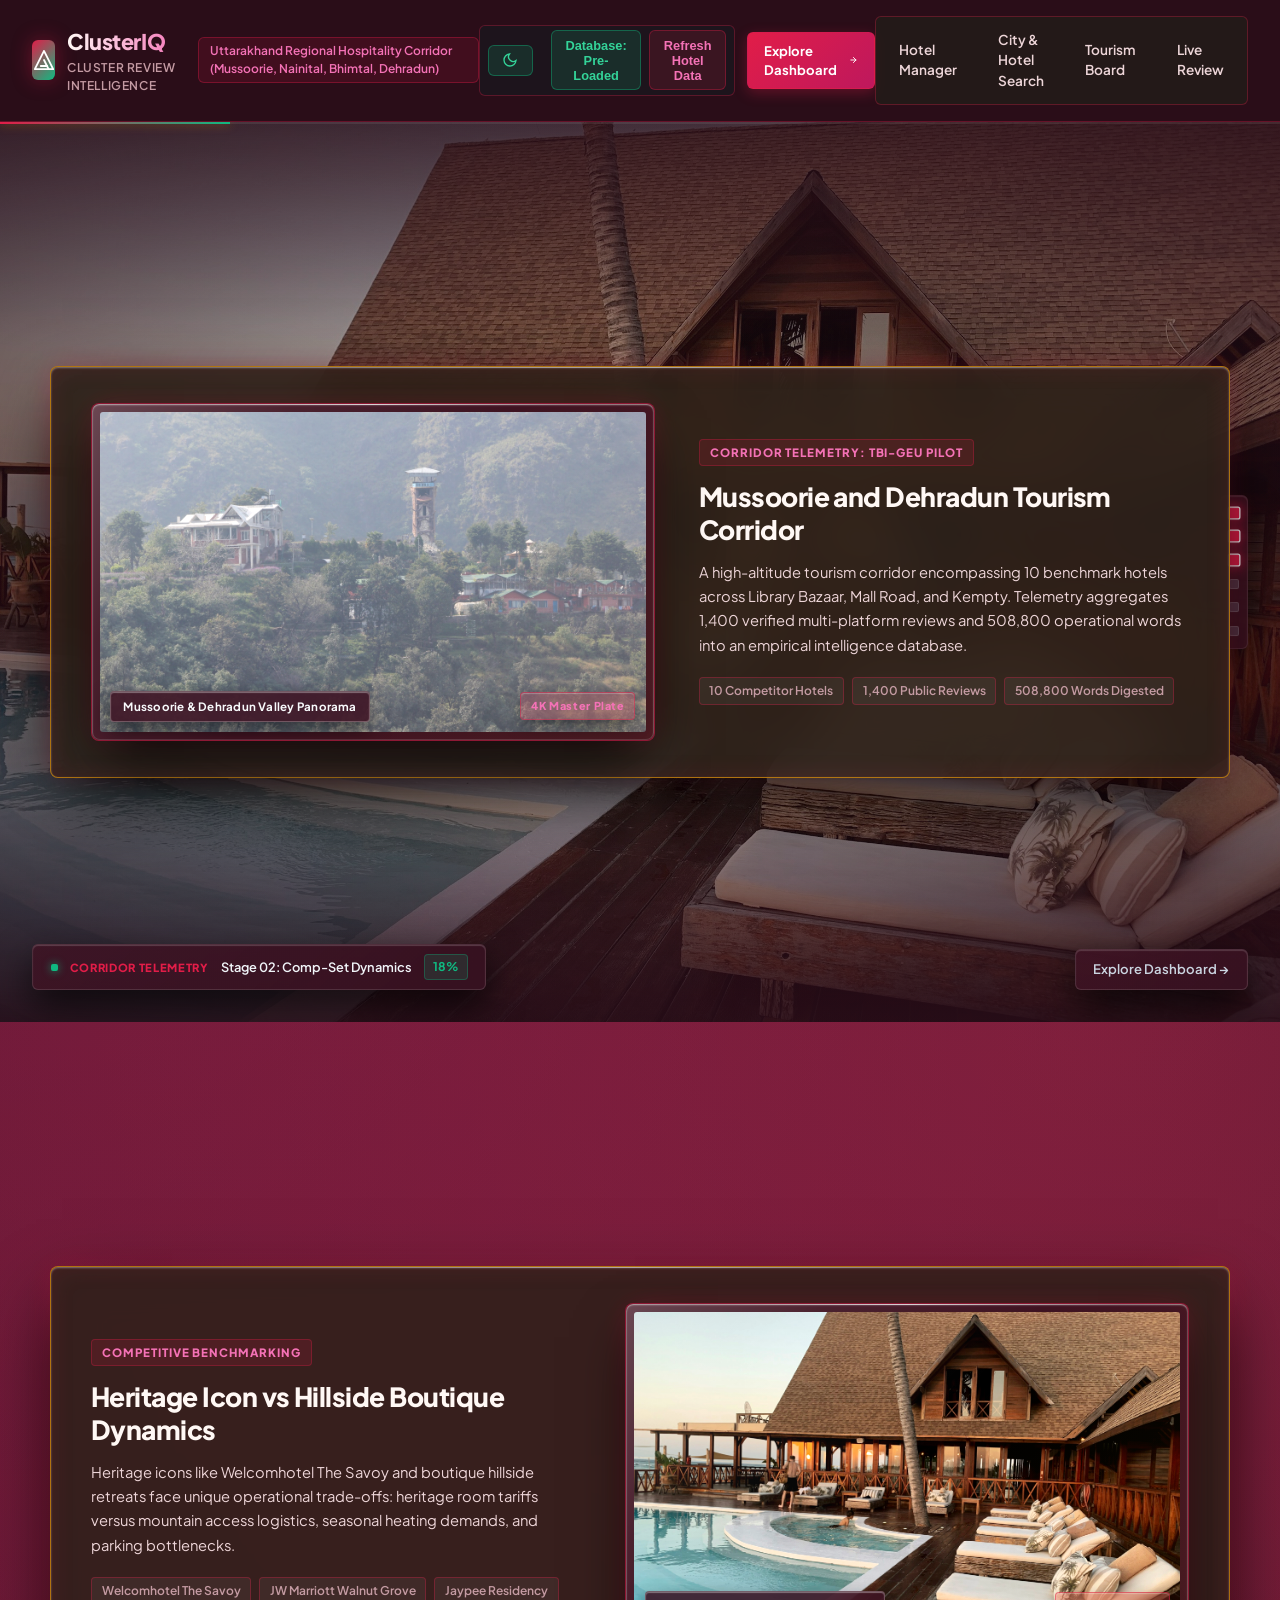
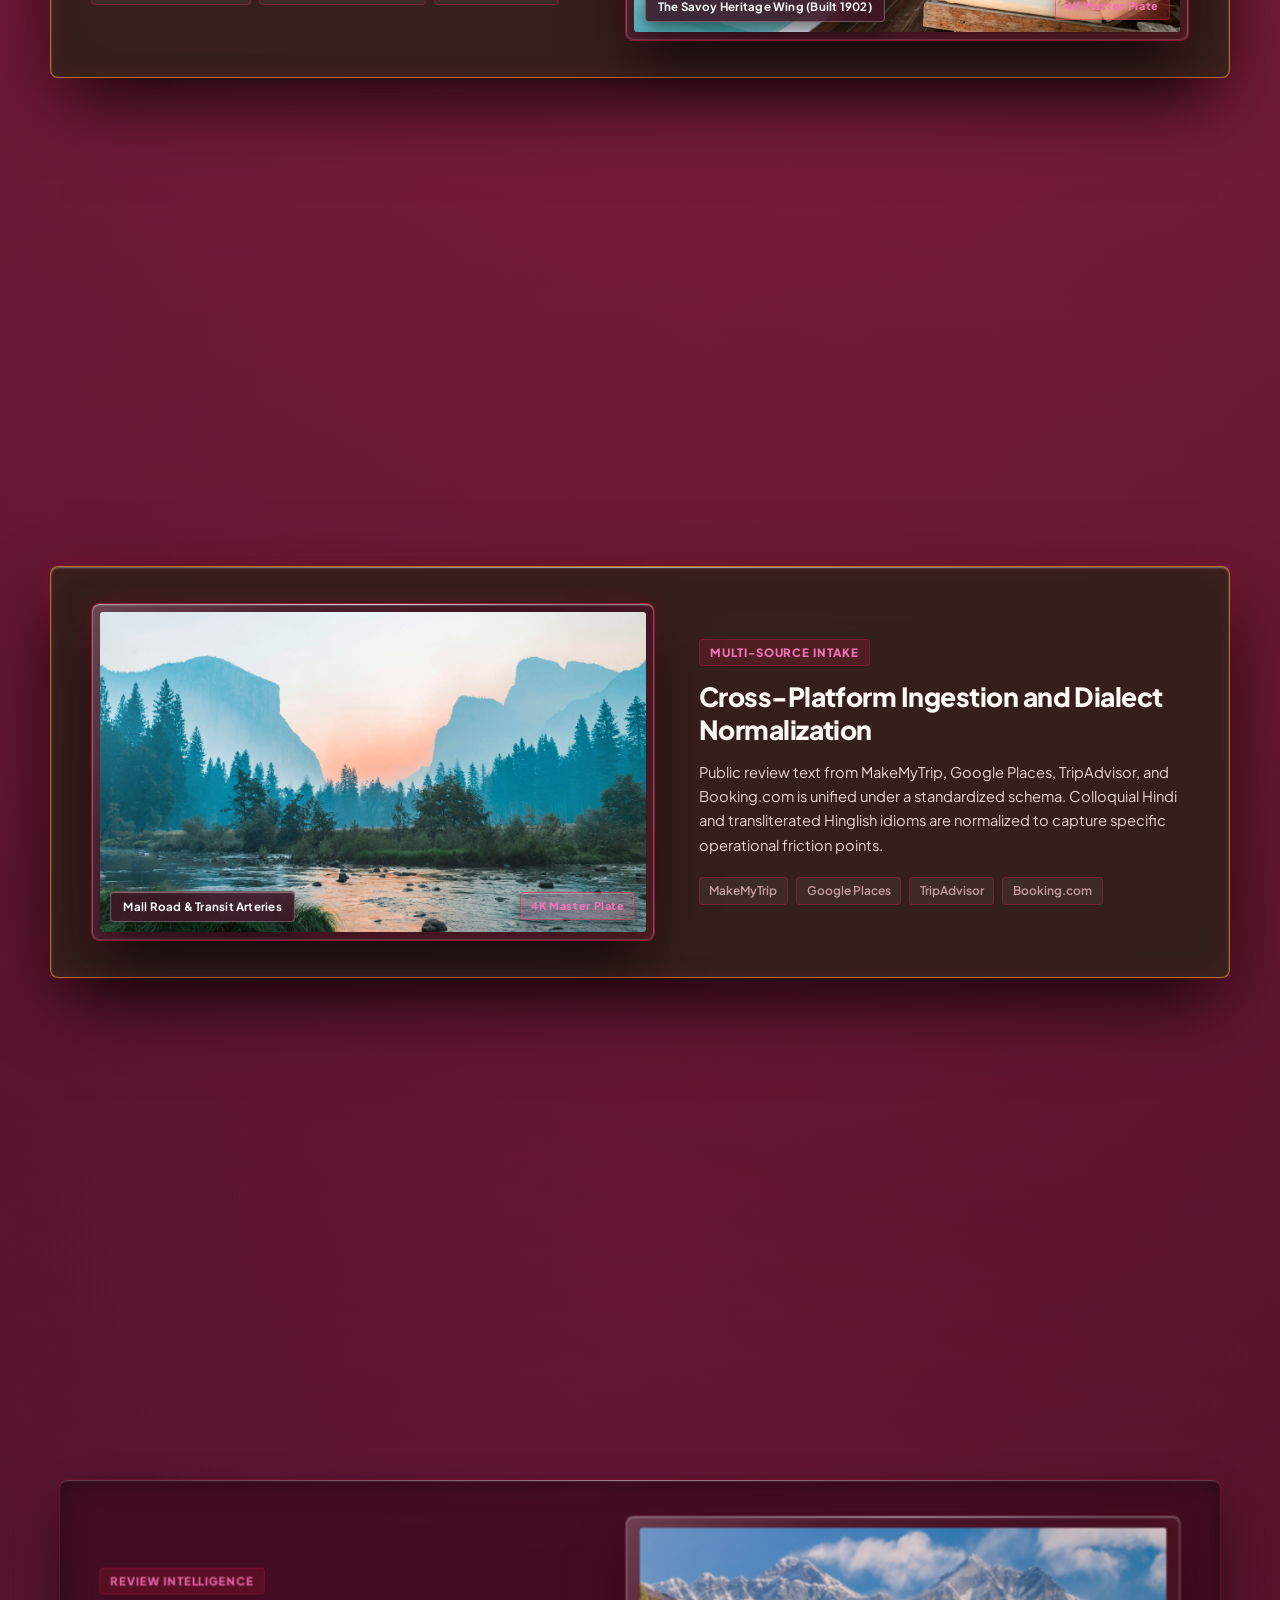
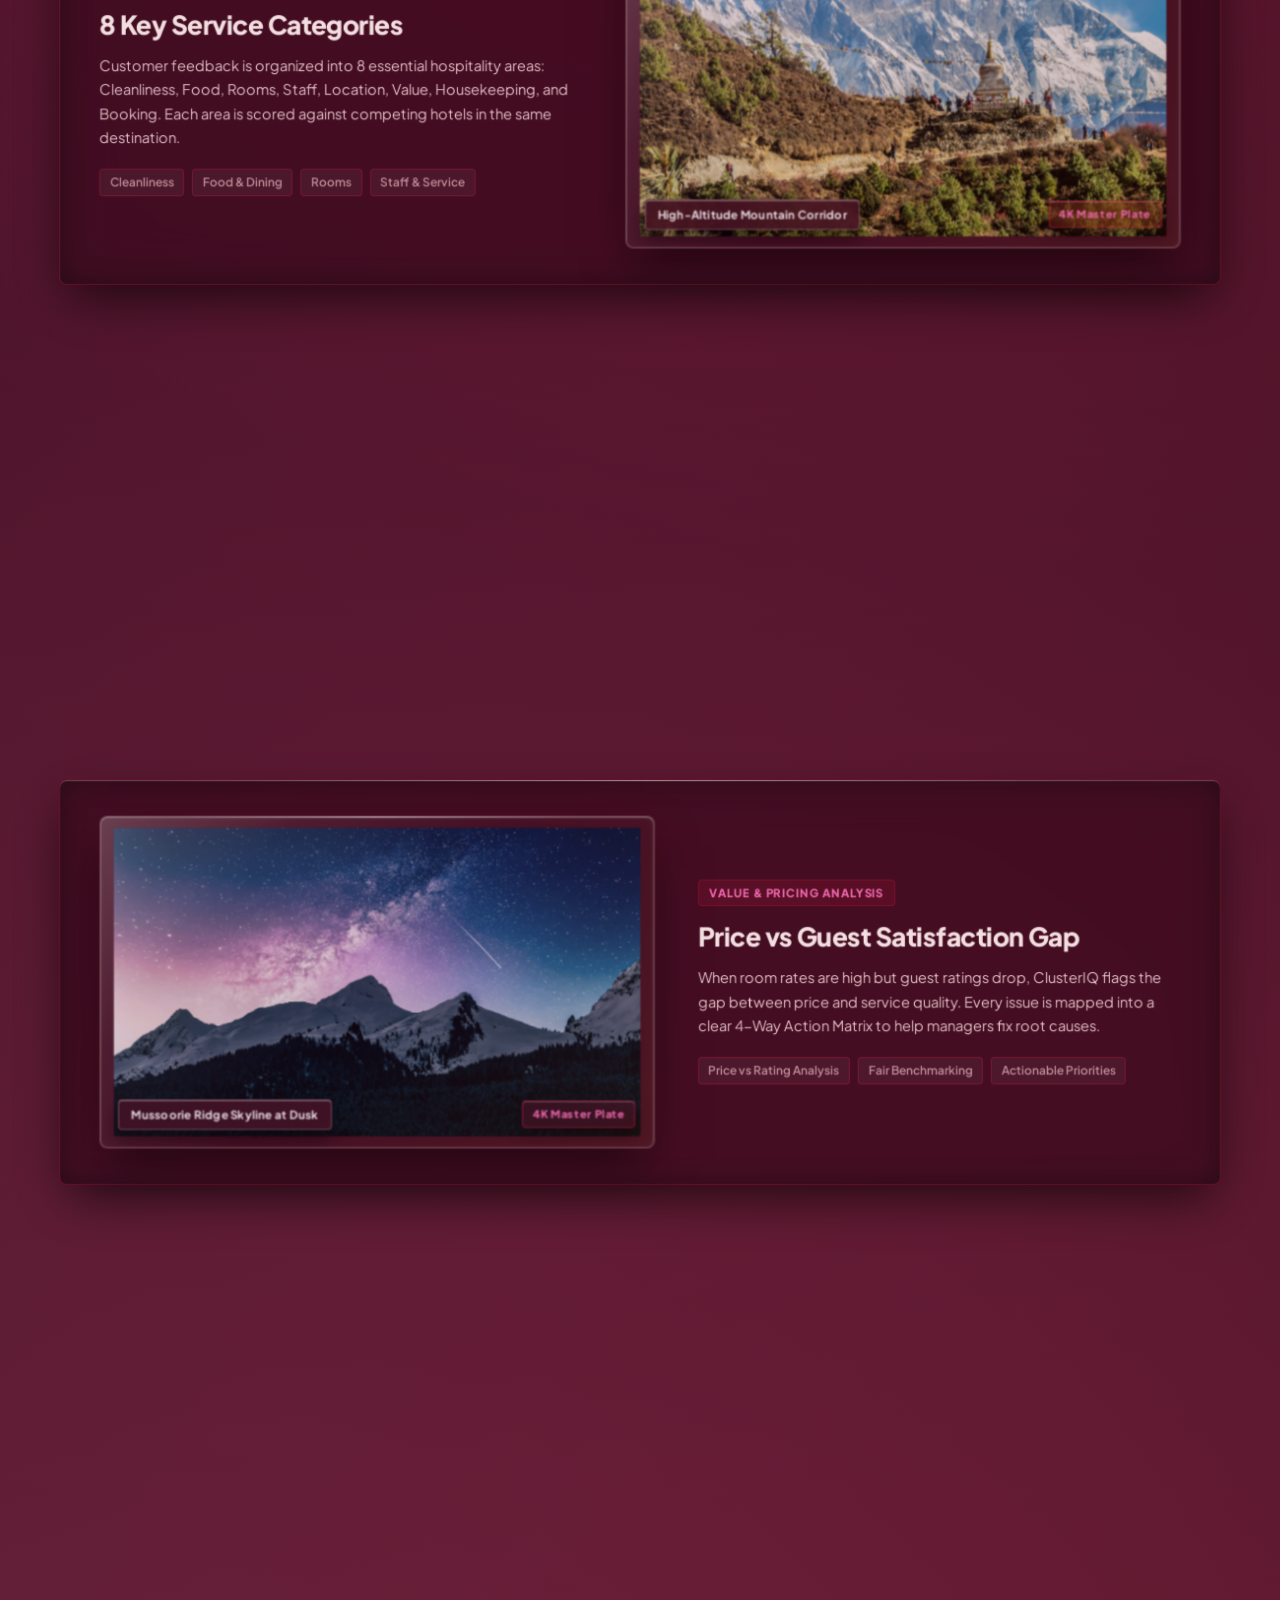
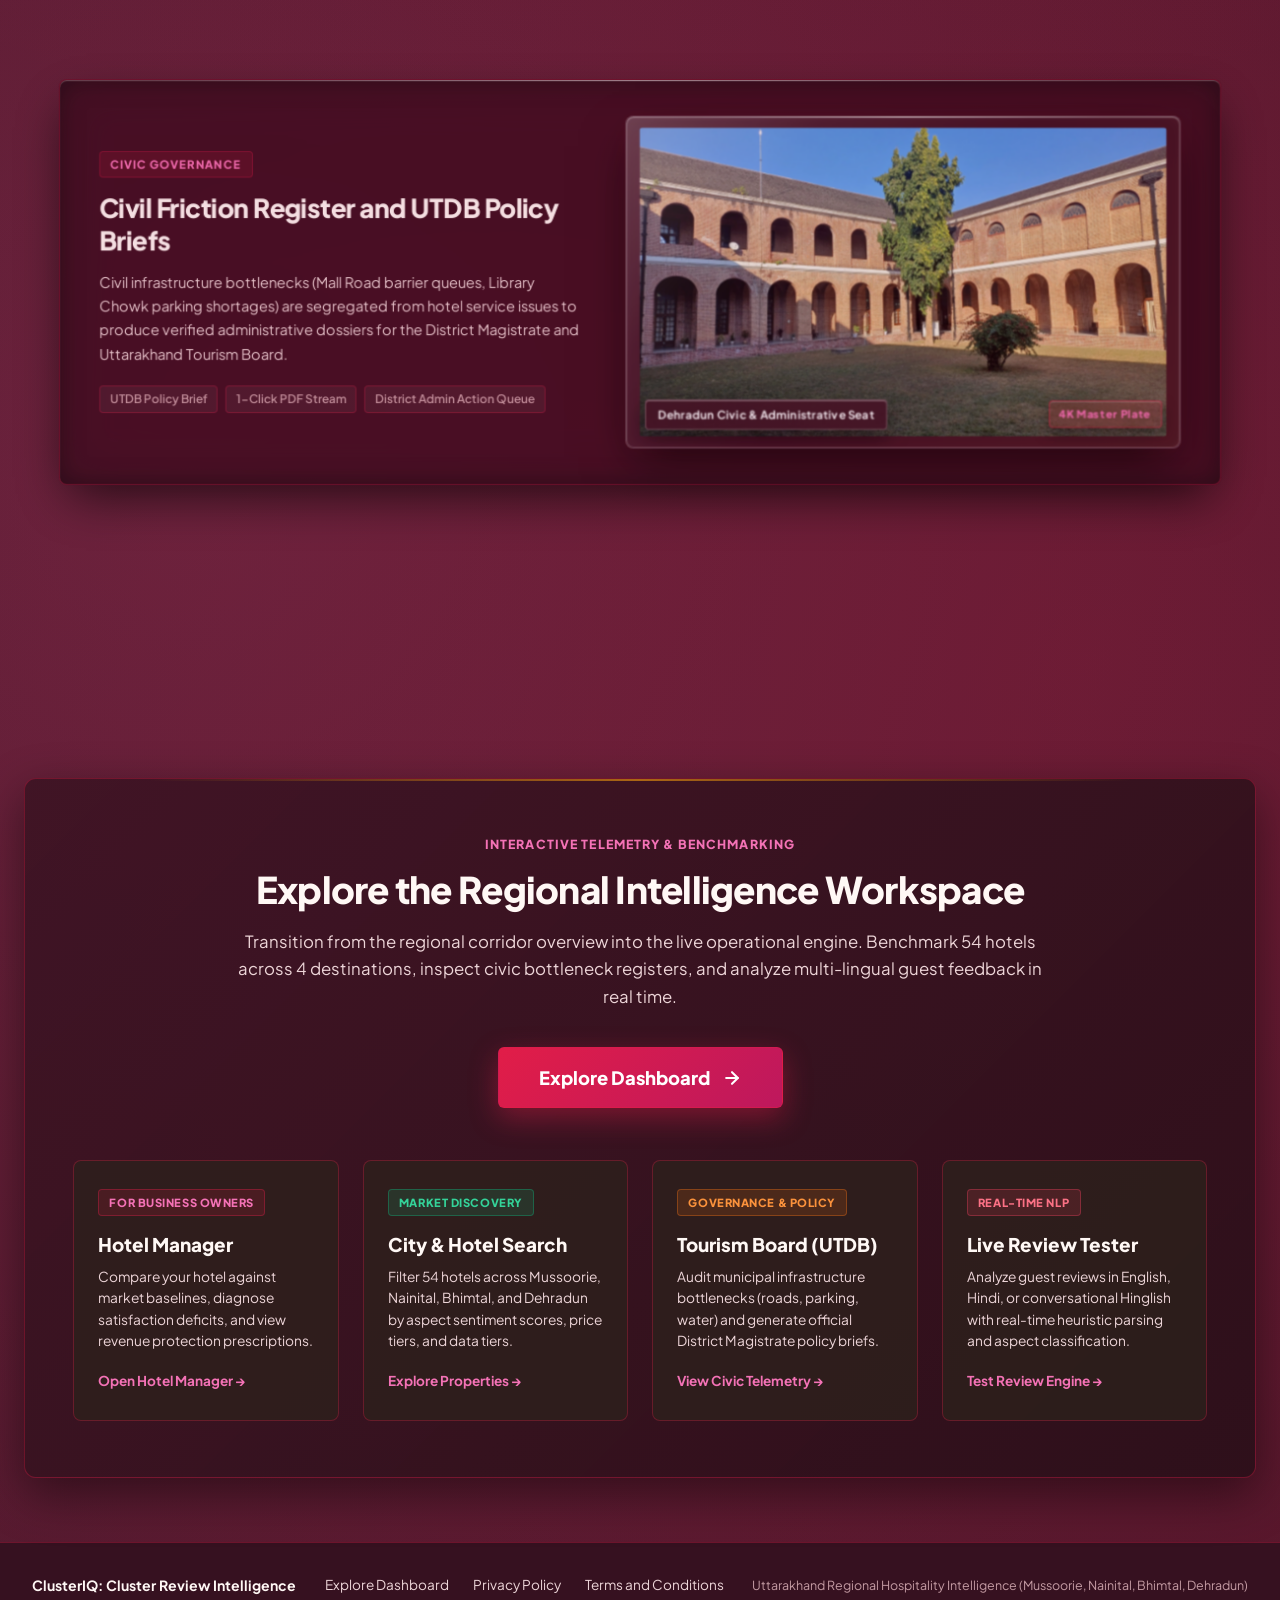
==== commit 837354c6: "feat: differentiated hotel data across 54 properties and purplish pink accent redesign" ====
--- a/frontend/index.html
+++ b/frontend/index.html
@@ -10,7 +10,7 @@
     <link rel="preconnect" href="https://fonts.gstatic.com" crossorigin>
     <link href="https://fonts.googleapis.com/css2?family=Plus+Jakarta+Sans:wght@400;500;600;700;800&display=swap"
         rel="stylesheet">
-    <link rel="stylesheet" href="styles.css?v=20261011_rose_wine_v5">
+    <link rel="stylesheet" href="styles.css?v=20261011_purplish_pink_v6">
     <script>
         (function() {
             var savedTheme = localStorage.getItem('clusteriq-theme');
@@ -105,7 +105,7 @@
     <!-- Graceful Branded Alert Banner -->
     <div id="branded-alert-banner" class="branded-alert-banner hidden">
         <div class="alert-content">
-            <span class="alert-icon" style="font-weight: 700; color: #fbbf24;">[Notice]</span>
+            <span class="alert-icon" style="font-weight: 700; color: #f472b6;">[Notice]</span>
             <span id="alert-message">Booking.com API rate limit reached. Auto-switching to locally cached community
                 database.</span>
         </div>
@@ -385,14 +385,14 @@
 
     <script src="data/clusters_meta.js"></script>
     <script src="data/hotels_index.js"></script>
-    <script src="data/benchmark.js"></script>
+    <script src="data/benchmark.js?v=20261011_purplish_pink_v6"></script>
     <script src="data/trends.js"></script>
     <script src="data/destination.js"></script>
     <script src="data/illusion.js"></script>
     <script src="data/metrics.js"></script>
     <script src="data/warm_cache.js"></script>
     <script src="data/hotels_database.js"></script>
-    <script src="app.js?v=20261011_rose_wine_v5"></script>
+    <script src="app.js?v=20261011_purplish_pink_v6"></script>
 </body>
 
 </html>
--- a/frontend/styles.css
+++ b/frontend/styles.css
@@ -11,8 +11,8 @@
   --bg-card: rgba(62, 20, 36, 0.88);
   /* Rich warm wine-rose glass */
   --bg-card-hover: rgba(80, 26, 46, 0.94);
-  --border-glass: rgba(245, 158, 11, 0.32);
-  --border-focus: rgba(251, 191, 36, 0.75);
+  --border-glass: rgba(225, 29, 72, 0.32);
+  --border-focus: rgba(244, 114, 182, 0.75);
 
   --text-primary: #fff8f5;
   /* Luminous warm cream */
@@ -22,16 +22,16 @@
   /* Warm dusky rose */
 
   /* Uplifting Color Palette (Sunburst Golden Yellow & Radiant Rose-Coral Accents) */
-  --accent-cyan: #f59e0b;
+  --accent-cyan: #db2777;
   /* Aliased to warm joyful amber yellow */
-  --accent-cyan-glow: rgba(245, 158, 11, 0.32);
-  --accent-joy: #f59e0b;
-  --accent-joy-light: #fbbf24;
-  --accent-joy-glow: rgba(245, 158, 11, 0.36);
+  --accent-cyan-glow: rgba(219, 39, 119, 0.35);
+  --accent-joy: #e11d48;
+  --accent-joy-light: #f472b6;
+  --accent-joy-glow: rgba(225, 29, 72, 0.36);
   --accent-emerald: #10b981;
   --accent-emerald-glow: rgba(16, 185, 129, 0.28);
-  --accent-amber: #f59e0b;
-  --accent-amber-glow: rgba(245, 158, 11, 0.32);
+  --accent-amber: #db2777;
+  --accent-amber-glow: rgba(219, 39, 119, 0.32);
   --accent-coral: #fb7185;
   --accent-coral-glow: rgba(251, 113, 133, 0.32);
   --accent-rose: #f43f5e;
@@ -54,8 +54,8 @@
   --bg-card: rgba(255, 255, 255, 0.98);
   /* Clean luminous warm white card */
   --bg-card-hover: #ffffff;
-  --border-glass: rgba(217, 119, 6, 0.22);
-  --border-focus: rgba(217, 119, 6, 0.7);
+  --border-glass: rgba(190, 24, 93, 0.22);
+  --border-focus: rgba(225, 29, 72, 0.7);
 
   --text-primary: #1c1917;
   /* Deep warm espresso - 100% visible, sharp contrast */
@@ -64,13 +64,13 @@
   --text-muted: #78716c;
   /* Warm taupe */
 
-  --accent-cyan: #d97706;
-  --accent-cyan-glow: rgba(217, 119, 6, 0.18);
-  --accent-joy: #d97706;
-  --accent-joy-light: #b45309;
-  --accent-joy-glow: rgba(217, 119, 6, 0.22);
+  --accent-cyan: #be185d;
+  --accent-cyan-glow: rgba(190, 24, 93, 0.18);
+  --accent-joy: #be185d;
+  --accent-joy-light: #9d174d;
+  --accent-joy-glow: rgba(190, 24, 93, 0.22);
   --accent-emerald-glow: rgba(5, 150, 105, 0.2);
-  --accent-amber-glow: rgba(217, 119, 6, 0.2);
+  --accent-amber-glow: rgba(190, 24, 93, 0.2);
   --accent-coral-glow: rgba(234, 88, 12, 0.2);
   --accent-rose-glow: rgba(225, 29, 72, 0.2);
 }
@@ -90,11 +90,11 @@
   font-family: var(--font-family);
   background: var(--bg-primary);
   background-image:
-    radial-gradient(circle at 14% 12%, rgba(245, 158, 11, 0.28) 0%, transparent 48%),
+    radial-gradient(circle at 14% 12%, rgba(219, 39, 119, 0.28) 0%, transparent 48%),
     radial-gradient(circle at 86% 16%, rgba(244, 63, 94, 0.32) 0%, transparent 50%),
-    radial-gradient(circle at 50% 45%, rgba(245, 158, 11, 0.18) 0%, transparent 58%),
+    radial-gradient(circle at 50% 45%, rgba(190, 24, 93, 0.20) 0%, transparent 58%),
     radial-gradient(circle at 85% 85%, rgba(225, 29, 72, 0.26) 0%, transparent 52%),
-    radial-gradient(circle at 15% 82%, rgba(251, 191, 36, 0.22) 0%, transparent 48%);
+    radial-gradient(circle at 15% 82%, rgba(244, 114, 182, 0.22) 0%, transparent 48%);
   color: var(--text-primary);
   line-height: 1.5;
   min-height: 100vh;
@@ -120,7 +120,7 @@
 }
 
 .glass-panel:hover {
-  border-color: rgba(245, 158, 11, 0.35);
+  border-color: rgba(225, 29, 72, 0.35);
 }
 
 /* Header & Top Navigation */
@@ -183,9 +183,9 @@
   display: inline-flex;
   align-items: center;
   gap: 0.4rem;
-  background: rgba(245, 158, 11, 0.12);
-  border: 1px solid rgba(245, 158, 11, 0.35);
-  color: #fbbf24;
+  background: rgba(225, 29, 72, 0.12);
+  border: 1px solid rgba(225, 29, 72, 0.35);
+  color: #f472b6;
   padding: 0.25rem 0.65rem;
   border-radius: var(--radius-full);
   font-size: 0.75rem;
@@ -222,13 +222,13 @@
 }
 
 .mode-btn.active {
-  background: linear-gradient(135deg, #f59e0b, #ea580c);
+  background: linear-gradient(135deg, #e11d48, #be185d);
   color: #fff;
-  box-shadow: 0 4px 15px rgba(245, 158, 11, 0.35);
+  box-shadow: 0 4px 15px rgba(225, 29, 72, 0.35);
 }
 
 .mode-btn.active.b2g-active {
-  background: linear-gradient(135deg, #fbbf24, #d97706);
+  background: linear-gradient(135deg, #db2777, #9d174d);
   color: #fff;
   box-shadow: 0 4px 15px var(--accent-amber-glow);
 }
@@ -316,12 +316,12 @@
 }
 
 select.hotel-select.competitor-select {
-  border-color: rgba(245, 158, 11, 0.4);
+  border-color: rgba(225, 29, 72, 0.4);
 }
 
 select.hotel-select.competitor-select:focus {
-  border-color: #f59e0b;
-  box-shadow: 0 0 12px rgba(245, 158, 11, 0.35);
+  border-color: #db2777;
+  box-shadow: 0 0 12px rgba(225, 29, 72, 0.35);
 }
 
 .property-meta-tags {
@@ -332,8 +332,8 @@
 }
 
 .tag-badge {
-  background: rgba(245, 158, 11, 0.12);
-  border: 1px solid rgba(245, 158, 11, 0.28);
+  background: rgba(225, 29, 72, 0.12);
+  border: 1px solid rgba(225, 29, 72, 0.28);
   padding: 0.38rem 0.85rem;
   border-radius: var(--radius-sm);
   font-size: 0.82rem;
@@ -344,7 +344,7 @@
 }
 
 .badge-tag-label {
-  color: #fbbf24;
+  color: #f472b6;
   font-weight: 700;
   font-size: 0.75rem;
   text-transform: uppercase;
@@ -483,8 +483,8 @@
 }
 
 .legend-dot.property {
-  background: #f59e0b;
-  box-shadow: 0 0 8px rgba(245, 158, 11, 0.7);
+  background: #db2777;
+  box-shadow: 0 0 8px rgba(219, 39, 119, 0.7);
 }
 
 .legend-dot.cluster {
@@ -550,9 +550,9 @@
 }
 
 .badge-classification.amber {
-  background: rgba(245, 158, 11, 0.15);
-  color: #fbbf24;
-  border: 1px solid rgba(245, 158, 11, 0.3);
+  background: rgba(225, 29, 72, 0.15);
+  color: #f472b6;
+  border: 1px solid rgba(225, 29, 72, 0.3);
 }
 
 .badge-classification.rose {
@@ -562,9 +562,9 @@
 }
 
 .badge-classification.cyan {
-  background: rgba(245, 158, 11, 0.15);
-  color: #fbbf24;
-  border: 1px solid rgba(245, 158, 11, 0.3);
+  background: rgba(225, 29, 72, 0.15);
+  color: #f472b6;
+  border: 1px solid rgba(225, 29, 72, 0.3);
 }
 
 .badge-classification.blue {
@@ -587,9 +587,9 @@
 }
 
 .btn-view-evidence {
-  background: rgba(245, 158, 11, 0.12);
+  background: rgba(225, 29, 72, 0.12);
   color: var(--accent-joy);
-  border: 1px solid rgba(245, 158, 11, 0.35);
+  border: 1px solid rgba(225, 29, 72, 0.35);
   padding: 0.35rem 0.75rem;
   border-radius: var(--radius-sm);
   font-size: 0.78rem;
@@ -630,13 +630,13 @@
 }
 
 .matrix-quadrant.market-problem {
-  background: linear-gradient(145deg, rgba(245, 158, 11, 0.08), rgba(120, 53, 15, 0.2));
-  border-color: rgba(245, 158, 11, 0.25);
+  background: linear-gradient(145deg, rgba(225, 29, 72, 0.08), rgba(120, 53, 15, 0.2));
+  border-color: rgba(225, 29, 72, 0.25);
 }
 
 .matrix-quadrant.opportunity {
   background: linear-gradient(145deg, rgba(251, 191, 36, 0.09), rgba(180, 83, 9, 0.2));
-  border-color: rgba(245, 158, 11, 0.3);
+  border-color: rgba(225, 29, 72, 0.3);
 }
 
 .quadrant-header {
@@ -817,8 +817,8 @@
 }
 
 .b2g-hero-banner {
-  background: linear-gradient(135deg, rgba(245, 158, 11, 0.15), var(--bg-card));
-  border: 1px solid rgba(245, 158, 11, 0.25);
+  background: linear-gradient(135deg, rgba(225, 29, 72, 0.15), var(--bg-card));
+  border: 1px solid rgba(225, 29, 72, 0.25);
   padding: 2rem;
   border-radius: var(--radius-md);
   margin-bottom: 2rem;
@@ -828,7 +828,7 @@
 }
 
 .btn-export-brief {
-  background: linear-gradient(135deg, #f59e0b, #d97706);
+  background: linear-gradient(135deg, #e11d48, #be185d);
   color: #fff;
   border: none;
   padding: 0.75rem 1.5rem;
@@ -888,12 +888,12 @@
 
 .severity-pill.high {
   background: rgba(245, 158, 11, 0.2);
-  color: #fbbf24;
+  color: #f472b6;
 }
 
 .severity-pill.medium {
   background: rgba(245, 158, 11, 0.2);
-  color: #fbbf24;
+  color: #f472b6;
 }
 
 /* Live Tester Playground */
@@ -1038,8 +1038,8 @@
 
 /* 1. Graceful Branded Alert Banner */
 .branded-alert-banner {
-  background: linear-gradient(90deg, rgba(245, 158, 11, 0.18) 0%, rgba(225, 29, 72, 0.15) 100%);
-  border: 1px solid rgba(245, 158, 11, 0.4);
+  background: linear-gradient(90deg, rgba(225, 29, 72, 0.18) 0%, rgba(225, 29, 72, 0.15) 100%);
+  border: 1px solid rgba(225, 29, 72, 0.4);
   border-radius: var(--radius-sm);
   padding: 0.85rem 1.5rem;
   margin: 1rem 2rem 0.5rem 2rem;
@@ -1048,7 +1048,7 @@
   justify-content: space-between;
   animation: slideDown 0.3s ease-out;
   backdrop-filter: blur(12px);
-  box-shadow: 0 4px 20px rgba(245, 158, 11, 0.15);
+  box-shadow: 0 4px 20px rgba(225, 29, 72, 0.15);
 }
 
 .branded-alert-banner.hidden {
@@ -1141,15 +1141,15 @@
 }
 
 .btn-demo-toggle.live-mode {
-  background: rgba(245, 158, 11, 0.15);
-  color: #fbbf24;
-  border-color: rgba(245, 158, 11, 0.4);
+  background: rgba(225, 29, 72, 0.15);
+  color: #f472b6;
+  border-color: rgba(225, 29, 72, 0.4);
 }
 
 .btn-refresh-cluster {
-  background: rgba(245, 158, 11, 0.15);
-  color: #fbbf24;
-  border: 1px solid rgba(245, 158, 11, 0.35);
+  background: rgba(225, 29, 72, 0.15);
+  color: #f472b6;
+  border: 1px solid rgba(225, 29, 72, 0.35);
   padding: 0.4rem 0.85rem;
   border-radius: var(--radius-sm);
   font-size: 0.8rem;
@@ -1162,7 +1162,7 @@
 }
 
 .btn-refresh-cluster:hover {
-  background: rgba(245, 158, 11, 0.28);
+  background: rgba(225, 29, 72, 0.28);
   transform: translateY(-1px);
 }
 
@@ -1174,11 +1174,11 @@
 /* 3. Massive "Human vs. AI" Efficiency Metric Panel */
 .efficiency-hero-panel {
   background: linear-gradient(135deg, var(--bg-card) 0%, var(--bg-secondary) 100%);
-  border: 1px solid rgba(245, 158, 11, 0.3);
+  border: 1px solid rgba(225, 29, 72, 0.3);
   border-radius: var(--radius-md);
   padding: 1.5rem 2rem;
   margin-bottom: 2rem;
-  box-shadow: 0 10px 40px -10px rgba(245, 158, 11, 0.18);
+  box-shadow: 0 10px 40px -10px rgba(225, 29, 72, 0.18);
   position: relative;
   overflow: hidden;
 }
@@ -1203,9 +1203,9 @@
   font-size: 0.7rem;
   font-weight: 800;
   letter-spacing: 0.08em;
-  color: #fbbf24;
-  background: rgba(245, 158, 11, 0.14);
-  border: 1px solid rgba(245, 158, 11, 0.35);
+  color: #f472b6;
+  background: rgba(225, 29, 72, 0.14);
+  border: 1px solid rgba(225, 29, 72, 0.35);
   padding: 0.25rem 0.65rem;
   border-radius: var(--radius-full);
   margin-bottom: 0.5rem;
@@ -1223,7 +1223,7 @@
 }
 
 .glow-text {
-  background: linear-gradient(135deg, #10b981 0%, #fbbf24 100%);
+  background: linear-gradient(135deg, #10b981 0%, #f472b6 100%);
   -webkit-background-clip: text;
   -webkit-text-fill-color: transparent;
   text-shadow: 0 0 30px rgba(251, 191, 36, 0.35);
@@ -1266,7 +1266,7 @@
 }
 
 .eff-stat-card:hover {
-  border-color: rgba(245, 158, 11, 0.35);
+  border-color: rgba(225, 29, 72, 0.35);
   transform: translateY(-2px);
 }
 
@@ -1278,7 +1278,7 @@
 }
 
 .eff-stat-num.highlight-cyan {
-  color: #fbbf24;
+  color: #f472b6;
 }
 
 .eff-stat-num.highlight-emerald {
@@ -1312,7 +1312,7 @@
 }
 
 .side-by-side-card:hover {
-  border-color: rgba(245, 158, 11, 0.35);
+  border-color: rgba(225, 29, 72, 0.35);
 }
 
 .raw-review-col {
@@ -1326,8 +1326,8 @@
 .review-badge-lang {
   font-size: 0.7rem;
   font-weight: 700;
-  color: #fbbf24;
-  background: rgba(245, 158, 11, 0.12);
+  color: #f472b6;
+  background: rgba(225, 29, 72, 0.12);
   padding: 0.2rem 0.5rem;
   border-radius: 4px;
   display: inline-block;
@@ -1344,7 +1344,7 @@
 
 .translation-box {
   background: rgba(0, 0, 0, 0.25);
-  border-left: 3px solid #f59e0b;
+  border-left: 3px solid #db2777;
   padding: 0.5rem 0.75rem;
   border-radius: 0 6px 6px 0;
   font-size: 0.8rem;
@@ -1376,9 +1376,9 @@
 }
 
 .pill-badge.aspect {
-  background: rgba(245, 158, 11, 0.15);
-  color: #fbbf24;
-  border: 1px solid rgba(245, 158, 11, 0.3);
+  background: rgba(225, 29, 72, 0.15);
+  color: #f472b6;
+  border: 1px solid rgba(225, 29, 72, 0.3);
 }
 
 .pill-badge.negative {
@@ -1394,9 +1394,9 @@
 }
 
 .pill-badge.sub-issue {
-  background: rgba(245, 158, 11, 0.15);
-  color: #fbbf24;
-  border: 1px solid rgba(245, 158, 11, 0.3);
+  background: rgba(225, 29, 72, 0.15);
+  color: #f472b6;
+  border: 1px solid rgba(225, 29, 72, 0.3);
 }
 
 .pill-badge.tag {
@@ -1413,7 +1413,7 @@
 
 /* 5. One-Click Instant PDF Export Button */
 .btn-export-pdf {
-  background: linear-gradient(135deg, #f59e0b 0%, #10b981 100%);
+  background: linear-gradient(135deg, #db2777 0%, #10b981 100%);
   color: #ffffff;
   font-size: 0.88rem;
   font-weight: 700;
@@ -1453,8 +1453,8 @@
 }
 
 .char-counter.warning {
-  color: #fbbf24;
-  border-color: rgba(245, 158, 11, 0.4);
+  color: #f472b6;
+  border-color: rgba(225, 29, 72, 0.4);
 }
 
 .char-counter.limit {
@@ -1646,7 +1646,7 @@
 }
 
 .btn-skip-to-dashboard:hover {
-  background: rgba(245, 158, 11, 0.25);
+  background: rgba(225, 29, 72, 0.25);
   border-color: var(--accent-joy);
   color: #fff;
   transform: translateY(-1px);
@@ -1682,7 +1682,7 @@
   background: rgba(48, 16, 28, 0.86);
   backdrop-filter: blur(24px) saturate(200%);
   -webkit-backdrop-filter: blur(24px) saturate(200%);
-  border: 1.5px solid rgba(245, 158, 11, 0.28);
+  border: 1.5px solid rgba(225, 29, 72, 0.28);
   border-radius: var(--radius-md);
   box-shadow:
     inset 0 1px 1px 0 rgba(255, 255, 255, 0.28),
@@ -1728,9 +1728,9 @@
   border-color: rgba(245, 158, 11, 0.65);
   box-shadow:
     inset 0 1px 2px 0 rgba(255, 255, 255, 0.38),
-    inset 0 0 24px rgba(245, 158, 11, 0.12),
+    inset 0 0 24px rgba(225, 29, 72, 0.12),
     0 28px 72px -12px rgba(0, 0, 0, 0.9),
-    0 0 28px -4px rgba(245, 158, 11, 0.3);
+    0 0 28px -4px rgba(225, 29, 72, 0.3);
 }
 
 /* Glassmorphic Media Pane Showcase */
@@ -1747,7 +1747,7 @@
     inset 0 1px 2px 0 rgba(255, 255, 255, 0.35),
     inset 0 0 18px rgba(255, 255, 255, 0.03),
     0 20px 48px -10px rgba(0, 0, 0, 0.75),
-    0 0 20px -4px rgba(245, 158, 11, 0.15);
+    0 0 20px -4px rgba(225, 29, 72, 0.15);
   transition: border-color 0.4s ease, box-shadow 0.4s ease, transform 0.4s ease;
 }
 
@@ -1781,12 +1781,12 @@
 }
 
 .scrolly-stage.active .stage-media-pane {
-  border-color: rgba(245, 158, 11, 0.5);
+  border-color: rgba(225, 29, 72, 0.5);
   box-shadow:
     inset 0 1px 2px 0 rgba(255, 255, 255, 0.48),
-    inset 0 0 20px rgba(245, 158, 11, 0.08),
+    inset 0 0 20px rgba(225, 29, 72, 0.08),
     0 24px 54px -10px rgba(0, 0, 0, 0.85),
-    0 0 28px -4px rgba(245, 158, 11, 0.28);
+    0 0 28px -4px rgba(225, 29, 72, 0.28);
 }
 
 .stage-featured-image {
@@ -1842,11 +1842,11 @@
   font-size: 0.68rem;
   font-weight: 800;
   letter-spacing: 0.06em;
-  color: #fbbf24;
-  background: rgba(245, 158, 11, 0.18);
+  color: #f472b6;
+  background: rgba(225, 29, 72, 0.18);
   backdrop-filter: blur(16px) saturate(180%);
   -webkit-backdrop-filter: blur(16px) saturate(180%);
-  border: 1px solid rgba(245, 158, 11, 0.45);
+  border: 1px solid rgba(225, 29, 72, 0.45);
   box-shadow:
     0 6px 16px rgba(0, 0, 0, 0.4),
     inset 0 1px 1px rgba(255, 255, 255, 0.25);
@@ -1868,9 +1868,9 @@
   font-weight: 800;
   text-transform: uppercase;
   letter-spacing: 0.08em;
-  color: #fbbf24;
-  background: rgba(245, 158, 11, 0.14);
-  border: 1px solid rgba(245, 158, 11, 0.3);
+  color: #f472b6;
+  background: rgba(225, 29, 72, 0.14);
+  border: 1px solid rgba(225, 29, 72, 0.3);
   padding: 0.25rem 0.65rem;
   border-radius: 4px;
   margin-bottom: 0.85rem;
@@ -1927,7 +1927,7 @@
 [data-theme="light"] .media-geo-pill {
   background: rgba(255, 255, 255, 0.92);
   color: #1c1917;
-  border-color: rgba(217, 119, 6, 0.25);
+  border-color: rgba(190, 24, 93, 0.25);
 }
 
 @media (max-width: 980px) {
@@ -2440,7 +2440,7 @@
 
 .search-result-item:hover,
 .search-result-item.selected {
-  background: rgba(245, 158, 11, 0.12);
+  background: rgba(225, 29, 72, 0.12);
 }
 
 .search-item-info {
@@ -2559,15 +2559,15 @@
 }
 
 .coverage-core {
-  background: rgba(245, 158, 11, 0.15);
-  color: #fbbf24;
-  border: 1px solid rgba(245, 158, 11, 0.3);
+  background: rgba(225, 29, 72, 0.15);
+  color: #f472b6;
+  border: 1px solid rgba(225, 29, 72, 0.3);
 }
 
 .coverage-limited {
   background: var(--accent-amber-glow);
   color: var(--accent-amber);
-  border: 1px solid rgba(245, 158, 11, 0.3);
+  border: 1px solid rgba(225, 29, 72, 0.3);
 }
 
 /* Hotel Card Verdict Strip */
@@ -2596,8 +2596,8 @@
 }
 
 .card-verdict-pill.opp {
-  background: rgba(245, 158, 11, 0.15);
-  color: #fbbf24;
+  background: rgba(225, 29, 72, 0.15);
+  color: #f472b6;
 }
 
 /* B2B Onboarding Master Selector Panel */
@@ -2630,14 +2630,14 @@
 .onboarding-pill {
   font-size: 0.72rem;
   font-weight: 800;
-  color: #fbbf24;
+  color: #f472b6;
   letter-spacing: 0.08em;
   text-transform: uppercase;
   margin-bottom: 0.35rem;
   display: inline-block;
   padding: 0.2rem 0.6rem;
-  background: rgba(245, 158, 11, 0.15);
-  border: 1px solid rgba(245, 158, 11, 0.35);
+  background: rgba(225, 29, 72, 0.15);
+  border: 1px solid rgba(225, 29, 72, 0.35);
   border-radius: var(--radius-sm);
 }
 
@@ -2671,7 +2671,7 @@
 .selector-field-label {
   font-size: 0.75rem;
   font-weight: 800;
-  color: #fbbf24;
+  color: #f472b6;
   text-transform: uppercase;
   letter-spacing: 0.06em;
 }
@@ -2683,7 +2683,7 @@
   padding: 0.65rem 1rem;
   border-radius: var(--radius-sm);
   background: #361120;
-  border: 1.5px solid rgba(245, 158, 11, 0.45);
+  border: 1.5px solid rgba(225, 29, 72, 0.45);
   color: #fff8f5;
   font-size: 0.88rem;
   font-weight: 600;
@@ -2704,7 +2704,7 @@
 .b2b-property-dropdown,
 select.hotel-select {
   background: #361120 !important;
-  border: 1.5px solid rgba(245, 158, 11, 0.45) !important;
+  border: 1.5px solid rgba(225, 29, 72, 0.45) !important;
   color: #fff8f5 !important;
   padding: 0.65rem 1rem !important;
   border-radius: var(--radius-sm) !important;
@@ -2732,13 +2732,13 @@
 
 .b2b-property-dropdown.competitor-select,
 .b2b-property-dropdown.competitor-dropdown {
-  border-color: rgba(245, 158, 11, 0.55) !important;
+  border-color: rgba(225, 29, 72, 0.55) !important;
 }
 
 .b2b-property-dropdown.competitor-select:focus,
 .b2b-property-dropdown.competitor-dropdown:focus {
-  border-color: #f59e0b !important;
-  box-shadow: 0 0 16px rgba(245, 158, 11, 0.45) !important;
+  border-color: #db2777 !important;
+  box-shadow: 0 0 16px rgba(225, 29, 72, 0.45) !important;
 }
 
 /* Property Provenance Status Bar */
@@ -2752,12 +2752,12 @@
   margin-bottom: 0;
   font-size: 0.82rem;
   background: rgba(45, 16, 26, 0.85);
-  border: 1px solid rgba(245, 158, 11, 0.28);
+  border: 1px solid rgba(225, 29, 72, 0.28);
   color: #edd5d8;
 }
 
 .prov-label {
-  color: #fbbf24;
+  color: #f472b6;
   font-weight: 700;
   font-size: 0.78rem;
 }
@@ -2768,7 +2768,7 @@
 }
 
 .prov-divider {
-  color: rgba(245, 158, 11, 0.45);
+  color: rgba(225, 29, 72, 0.45);
   font-weight: 600;
 }
 
@@ -2881,7 +2881,7 @@
 
 @keyframes statHighlight {
   0% {
-    box-shadow: 0 0 0 0 rgba(245, 158, 11, 0.4);
+    box-shadow: 0 0 0 0 rgba(225, 29, 72, 0.4);
   }
 
   70% {
@@ -2894,7 +2894,7 @@
 }
 
 /* Timeline SVG Line Animation */
-.timeline-chart-svg.anim-drawn path[stroke="#f59e0b"] {
+.timeline-chart-svg.anim-drawn path[stroke="#db2777"] {
   stroke-dasharray: 1400;
   stroke-dashoffset: 1400;
   animation: drawTimelineLine 1.3s cubic-bezier(0.16, 1, 0.3, 1) forwards;
@@ -2925,7 +2925,7 @@
 }
 
 .rx-heading.rx-opp {
-  color: #fbbf24;
+  color: #f472b6;
 }
 
 .rx-heading.rx-adv {
@@ -2933,7 +2933,7 @@
 }
 
 .rx-heading.rx-mkt {
-  color: #fbbf24;
+  color: #f472b6;
 }
 
 .btn-prescription-evidence.rx-btn-fix {
@@ -2944,9 +2944,9 @@
 
 .btn-prescription-evidence.rx-btn-opp,
 .btn-prescription-evidence.rx-btn-mkt {
-  background: rgba(245, 158, 11, 0.15);
-  border: 1px solid rgba(245, 158, 11, 0.35);
-  color: #fbbf24;
+  background: rgba(225, 29, 72, 0.15);
+  border: 1px solid rgba(225, 29, 72, 0.35);
+  color: #f472b6;
 }
 
 .btn-prescription-evidence.rx-btn-adv {
@@ -2977,22 +2977,22 @@
 }
 
 .bottleneck-impact-badge {
-  color: #fbbf24;
-  background: rgba(245, 158, 11, 0.15);
+  color: #f472b6;
+  background: rgba(225, 29, 72, 0.15);
 }
 
 .bottleneck-action-label {
-  color: #fbbf24;
+  color: #f472b6;
 }
 
 .citation-quote-text {
-  color: #fbbf24;
+  color: #f472b6;
 }
 
 .pill-badge.pill-infra-public {
   background: rgba(245, 158, 11, 0.2);
-  color: #fbbf24;
-  border: 1px solid rgba(245, 158, 11, 0.4);
+  color: #f472b6;
+  border: 1px solid rgba(225, 29, 72, 0.4);
 }
 
 .pill-badge.pill-infra-property {
@@ -3023,14 +3023,14 @@
 }
 
 [data-theme="light"] .geo-badge {
-  background: rgba(217, 119, 6, 0.12) !important;
-  border: 1px solid rgba(217, 119, 6, 0.35) !important;
+  background: rgba(190, 24, 93, 0.12) !important;
+  border: 1px solid rgba(190, 24, 93, 0.35) !important;
   color: #92400e !important;
 }
 
 [data-theme="light"] .mode-switcher {
   background: rgba(244, 236, 220, 0.95) !important;
-  border: 1px solid rgba(217, 119, 6, 0.25) !important;
+  border: 1px solid rgba(190, 24, 93, 0.25) !important;
 }
 
 [data-theme="light"] .mode-btn {
@@ -3042,20 +3042,20 @@
 }
 
 [data-theme="light"] .mode-btn.active {
-  background: linear-gradient(135deg, #d97706, #b45309) !important;
+  background: linear-gradient(135deg, #be185d, #9d174d) !important;
   color: #ffffff !important;
   border-color: rgba(217, 119, 6, 0.4) !important;
 }
 
 [data-theme="light"] .cache-toggle-wrapper {
   background: rgba(244, 236, 220, 0.95) !important;
-  border: 1px solid rgba(217, 119, 6, 0.25) !important;
+  border: 1px solid rgba(190, 24, 93, 0.25) !important;
 }
 
 [data-theme="light"] #btn-theme-toggle {
-  background: rgba(217, 119, 6, 0.12) !important;
+  background: rgba(190, 24, 93, 0.12) !important;
   color: #92400e !important;
-  border: 1px solid rgba(217, 119, 6, 0.35) !important;
+  border: 1px solid rgba(190, 24, 93, 0.35) !important;
 }
 
 [data-theme="light"] #btn-theme-toggle:hover {
@@ -3070,15 +3070,15 @@
 }
 
 [data-theme="light"] .btn-demo-toggle.live-mode {
-  background: rgba(217, 119, 6, 0.12) !important;
+  background: rgba(190, 24, 93, 0.12) !important;
   color: #92400e !important;
-  border-color: rgba(217, 119, 6, 0.35) !important;
+  border-color: rgba(190, 24, 93, 0.35) !important;
 }
 
 [data-theme="light"] .btn-refresh-cluster {
-  background: rgba(217, 119, 6, 0.12) !important;
+  background: rgba(190, 24, 93, 0.12) !important;
   color: #92400e !important;
-  border: 1px solid rgba(217, 119, 6, 0.35) !important;
+  border: 1px solid rgba(190, 24, 93, 0.35) !important;
 }
 
 [data-theme="light"] .btn-refresh-cluster:hover {
@@ -3088,7 +3088,7 @@
 
 [data-theme="light"] .branded-alert-banner {
   background: linear-gradient(90deg, rgba(254, 243, 199, 0.92) 0%, rgba(254, 226, 226, 0.88) 100%) !important;
-  border: 1px solid rgba(217, 119, 6, 0.35) !important;
+  border: 1px solid rgba(190, 24, 93, 0.35) !important;
   color: #1c1917 !important;
 }
 
@@ -3113,7 +3113,7 @@
 
 [data-theme="light"] .scrolly-hud {
   background: rgba(255, 255, 255, 0.96) !important;
-  border: 1px solid rgba(217, 119, 6, 0.25) !important;
+  border: 1px solid rgba(190, 24, 93, 0.25) !important;
   box-shadow: 0 10px 25px rgba(217, 119, 6, 0.08) !important;
 }
 
@@ -3133,7 +3133,7 @@
 
 [data-theme="light"] .scrolly-nav-rail {
   background: rgba(255, 255, 255, 0.95) !important;
-  border: 1px solid rgba(217, 119, 6, 0.25) !important;
+  border: 1px solid rgba(190, 24, 93, 0.25) !important;
   box-shadow: 0 10px 25px rgba(217, 119, 6, 0.08) !important;
 }
 
@@ -3144,11 +3144,11 @@
 
 [data-theme="light"] .rail-tick:hover {
   background: rgba(217, 119, 6, 0.6) !important;
-  border-color: #d97706 !important;
+  border-color: #be185d !important;
 }
 
 [data-theme="light"] .rail-tick.active {
-  background: #d97706 !important;
+  background: #be185d !important;
   border-color: #92400e !important;
   box-shadow: 0 0 10px rgba(217, 119, 6, 0.5) !important;
 }
@@ -3157,7 +3157,7 @@
   background: rgba(255, 255, 255, 0.90) !important;
   backdrop-filter: blur(24px) saturate(190%) !important;
   -webkit-backdrop-filter: blur(24px) saturate(190%) !important;
-  border: 1.5px solid rgba(217, 119, 6, 0.25) !important;
+  border: 1.5px solid rgba(190, 24, 93, 0.25) !important;
   box-shadow: 
     inset 0 1px 2px rgba(255, 255, 255, 0.95),
     0 16px 40px rgba(180, 83, 9, 0.08) !important;
@@ -3174,7 +3174,7 @@
   opacity: 1 !important;
   transform: translateY(0) scale(1) !important;
   background: rgba(255, 255, 255, 0.97) !important;
-  border-color: #d97706 !important;
+  border-color: #be185d !important;
   box-shadow: 
     inset 0 1px 2px rgba(255, 255, 255, 1),
     inset 0 0 20px rgba(217, 119, 6, 0.1),
@@ -3190,21 +3190,21 @@
 [data-theme="light"] .media-geo-pill {
   background: rgba(255, 255, 255, 0.95) !important;
   color: #1c1917 !important;
-  border-color: rgba(217, 119, 6, 0.3) !important;
+  border-color: rgba(190, 24, 93, 0.3) !important;
   box-shadow: 0 4px 12px rgba(0, 0, 0, 0.1) !important;
 }
 
 [data-theme="light"] .media-res-badge {
   background: rgba(255, 255, 255, 0.95) !important;
   color: #92400e !important;
-  border-color: rgba(217, 119, 6, 0.3) !important;
+  border-color: rgba(190, 24, 93, 0.3) !important;
   box-shadow: 0 4px 12px rgba(0, 0, 0, 0.1) !important;
 }
 
 [data-theme="light"] .stage-badge {
-  background: rgba(217, 119, 6, 0.12) !important;
+  background: rgba(190, 24, 93, 0.12) !important;
   color: #92400e !important;
-  border-color: rgba(217, 119, 6, 0.35) !important;
+  border-color: rgba(190, 24, 93, 0.35) !important;
 }
 
 [data-theme="light"] .stage-title {
@@ -3224,14 +3224,14 @@
 [data-theme="light"] .btn-skip-to-dashboard {
   background: #ffffff !important;
   color: #1c1917 !important;
-  border: 1.5px solid rgba(217, 119, 6, 0.3) !important;
+  border: 1.5px solid rgba(190, 24, 93, 0.3) !important;
   box-shadow: 0 4px 15px rgba(217, 119, 6, 0.1) !important;
 }
 
 [data-theme="light"] .btn-skip-to-dashboard:hover {
   background: #fef3c7 !important;
   color: #92400e !important;
-  border-color: #d97706 !important;
+  border-color: #be185d !important;
 }
 
 /* 3. General Glass Panels */
@@ -3260,14 +3260,14 @@
 /* 4. Efficiency Telemetry Hero Panel */
 [data-theme="light"] .efficiency-hero-panel {
   background: linear-gradient(135deg, #ffffff 0%, rgba(254, 243, 199, 0.6) 100%) !important;
-  border: 1.5px solid rgba(217, 119, 6, 0.35) !important;
+  border: 1.5px solid rgba(190, 24, 93, 0.35) !important;
   box-shadow: 0 10px 30px -10px rgba(217, 119, 6, 0.15) !important;
 }
 
 [data-theme="light"] .efficiency-badge {
   color: #92400e !important;
-  background: rgba(217, 119, 6, 0.12) !important;
-  border-color: rgba(217, 119, 6, 0.35) !important;
+  background: rgba(190, 24, 93, 0.12) !important;
+  border-color: rgba(190, 24, 93, 0.35) !important;
 }
 
 [data-theme="light"] .efficiency-headline {
@@ -3288,12 +3288,12 @@
 [data-theme="light"] .efficiency-formula code {
   background: rgba(217, 119, 6, 0.1) !important;
   color: #92400e !important;
-  border: 1px solid rgba(217, 119, 6, 0.25) !important;
+  border: 1px solid rgba(190, 24, 93, 0.25) !important;
 }
 
 [data-theme="light"] .eff-stat-card {
   background: rgba(255, 255, 255, 0.95) !important;
-  border: 1px solid rgba(217, 119, 6, 0.25) !important;
+  border: 1px solid rgba(190, 24, 93, 0.25) !important;
 }
 
 [data-theme="light"] .eff-stat-num {
@@ -3319,7 +3319,7 @@
 /* 5. Global Search & Autocomplete Dropdown */
 [data-theme="light"] .global-search-bar {
   background: #ffffff !important;
-  border: 1.5px solid rgba(217, 119, 6, 0.3) !important;
+  border: 1.5px solid rgba(190, 24, 93, 0.3) !important;
   box-shadow: 0 4px 15px rgba(0, 0, 0, 0.05) !important;
 }
 
@@ -3333,7 +3333,7 @@
 
 [data-theme="light"] .search-autocomplete-dropdown {
   background: #ffffff !important;
-  border: 1.5px solid rgba(217, 119, 6, 0.3) !important;
+  border: 1.5px solid rgba(190, 24, 93, 0.3) !important;
   box-shadow: 0 16px 36px rgba(0, 0, 0, 0.12) !important;
 }
 
@@ -3362,7 +3362,7 @@
 
 [data-theme="light"] .search-result-item:hover,
 [data-theme="light"] .search-result-item.selected {
-  background: rgba(245, 158, 11, 0.12) !important;
+  background: rgba(225, 29, 72, 0.12) !important;
 }
 
 [data-theme="light"] .search-verdict-lead {
@@ -3380,19 +3380,19 @@
 /* 6. Mode 0: City Search & Compare */
 [data-theme="light"] .city-card {
   background: #ffffff !important;
-  border: 1px solid rgba(217, 119, 6, 0.25) !important;
+  border: 1px solid rgba(190, 24, 93, 0.25) !important;
   box-shadow: 0 4px 15px rgba(0, 0, 0, 0.04) !important;
 }
 
 [data-theme="light"] .city-card:hover {
   background: #fffcf8 !important;
-  border-color: #d97706 !important;
-  box-shadow: 0 8px 20px rgba(217, 119, 6, 0.12) !important;
+  border-color: #be185d !important;
+  box-shadow: 0 8px 20px rgba(190, 24, 93, 0.12) !important;
 }
 
 [data-theme="light"] .city-card.active {
   background: rgba(254, 243, 199, 0.7) !important;
-  border-color: #d97706 !important;
+  border-color: #be185d !important;
   box-shadow: 0 0 16px rgba(217, 119, 6, 0.2) !important;
 }
 
@@ -3406,7 +3406,7 @@
 
 [data-theme="light"] .search-filters-bar {
   background: #ffffff !important;
-  border: 1px solid rgba(217, 119, 6, 0.25) !important;
+  border: 1px solid rgba(190, 24, 93, 0.25) !important;
   box-shadow: 0 4px 15px rgba(0, 0, 0, 0.04) !important;
 }
 
@@ -3416,21 +3416,21 @@
 
 [data-theme="light"] .filter-pill {
   background: #f4ecdc !important;
-  border: 1px solid rgba(217, 119, 6, 0.25) !important;
+  border: 1px solid rgba(190, 24, 93, 0.25) !important;
   color: #57534e !important;
 }
 
 [data-theme="light"] .filter-pill:hover,
 [data-theme="light"] .filter-pill.active {
-  background: #d97706 !important;
+  background: #be185d !important;
   color: #ffffff !important;
-  border-color: #b45309 !important;
+  border-color: #9d174d !important;
 }
 
 [data-theme="light"] .filter-select {
   background: #ffffff !important;
   color: #1c1917 !important;
-  border: 1.5px solid rgba(217, 119, 6, 0.35) !important;
+  border: 1.5px solid rgba(190, 24, 93, 0.35) !important;
 }
 
 [data-theme="light"] .filter-select option {
@@ -3483,18 +3483,18 @@
 }
 
 [data-theme="light"] .btn-view-dashboard {
-  border-color: #d97706 !important;
+  border-color: #be185d !important;
   color: #92400e !important;
 }
 
 [data-theme="light"] .btn-view-dashboard:hover {
-  background: #d97706 !important;
+  background: #be185d !important;
   color: #ffffff !important;
 }
 
 [data-theme="light"] .comparison-panel {
   background: #faf6ee !important;
-  border-top: 2px solid rgba(217, 119, 6, 0.35) !important;
+  border-top: 2px solid rgba(190, 24, 93, 0.35) !important;
   box-shadow: 0 -10px 40px rgba(0, 0, 0, 0.15) !important;
 }
 
@@ -3509,7 +3509,7 @@
 
 [data-theme="light"] .compare-col {
   background: #ffffff !important;
-  border: 1px solid rgba(217, 119, 6, 0.25) !important;
+  border: 1px solid rgba(190, 24, 93, 0.25) !important;
   box-shadow: 0 4px 15px rgba(0, 0, 0, 0.04) !important;
 }
 
@@ -3538,7 +3538,7 @@
 [data-theme="light"] .b2b-onboarding-panel {
   background: #ffffff !important;
   border: 1.5px solid rgba(180, 83, 9, 0.3) !important;
-  border-left: 5px solid #d97706 !important;
+  border-left: 5px solid #be185d !important;
   box-shadow: 0 8px 30px rgba(0, 0, 0, 0.06) !important;
 }
 
@@ -3640,7 +3640,7 @@
 
 [data-theme="light"] .property-toolbar {
   background: #ffffff !important;
-  border: 1.5px solid rgba(217, 119, 6, 0.25) !important;
+  border: 1.5px solid rgba(190, 24, 93, 0.25) !important;
   box-shadow: 0 4px 15px rgba(0, 0, 0, 0.04) !important;
 }
 
@@ -3705,7 +3705,7 @@
 }
 
 [data-theme="light"] .aspect-table tr:hover td {
-  background: rgba(245, 158, 11, 0.06) !important;
+  background: rgba(225, 29, 72, 0.06) !important;
 }
 
 [data-theme="light"] .aspect-name span {
@@ -3735,14 +3735,14 @@
 }
 
 [data-theme="light"] .btn-view-evidence {
-  border-color: rgba(217, 119, 6, 0.3) !important;
+  border-color: rgba(190, 24, 93, 0.3) !important;
   color: #78716c !important;
 }
 
 [data-theme="light"] .btn-view-evidence:hover {
-  border-color: #d97706 !important;
+  border-color: #be185d !important;
   color: #1c1917 !important;
-  background: rgba(217, 119, 6, 0.12) !important;
+  background: rgba(190, 24, 93, 0.12) !important;
 }
 
 /* Matrix Quadrants in Light Mode */
@@ -3760,8 +3760,8 @@
 }
 
 [data-theme="light"] .matrix-quadrant.opportunity {
-  background: rgba(245, 158, 11, 0.08) !important;
-  border-color: rgba(245, 158, 11, 0.35) !important;
+  background: rgba(225, 29, 72, 0.08) !important;
+  border-color: rgba(225, 29, 72, 0.35) !important;
 }
 
 [data-theme="light"] .matrix-quadrant.opportunity .quadrant-title {
@@ -3786,8 +3786,8 @@
 }
 
 [data-theme="light"] .matrix-quadrant.market-problem {
-  background: rgba(245, 158, 11, 0.08) !important;
-  border-color: rgba(245, 158, 11, 0.35) !important;
+  background: rgba(225, 29, 72, 0.08) !important;
+  border-color: rgba(225, 29, 72, 0.35) !important;
 }
 
 [data-theme="light"] .matrix-quadrant.market-problem .quadrant-title {
@@ -3800,14 +3800,14 @@
 
 [data-theme="light"] .aspect-bubble {
   background: #ffffff !important;
-  border: 1px solid rgba(217, 119, 6, 0.25) !important;
+  border: 1px solid rgba(190, 24, 93, 0.25) !important;
   box-shadow: 0 2px 8px rgba(0, 0, 0, 0.04) !important;
 }
 
 [data-theme="light"] .aspect-bubble:hover {
   background: #fdf8ee !important;
-  border-color: #d97706 !important;
-  box-shadow: 0 4px 12px rgba(217, 119, 6, 0.12) !important;
+  border-color: #be185d !important;
+  box-shadow: 0 4px 12px rgba(190, 24, 93, 0.12) !important;
 }
 
 [data-theme="light"] .aspect-bubble span:first-child {
@@ -3842,8 +3842,8 @@
 }
 
 [data-theme="light"] .btn-prescription-evidence {
-  background: rgba(217, 119, 6, 0.12) !important;
-  border: 1px solid rgba(217, 119, 6, 0.35) !important;
+  background: rgba(190, 24, 93, 0.12) !important;
+  border: 1px solid rgba(190, 24, 93, 0.35) !important;
   color: #92400e !important;
 }
 
@@ -3855,8 +3855,8 @@
 
 [data-theme="light"] .btn-prescription-evidence.rx-btn-opp,
 [data-theme="light"] .btn-prescription-evidence.rx-btn-mkt {
-  background: rgba(217, 119, 6, 0.12) !important;
-  border-color: rgba(217, 119, 6, 0.35) !important;
+  background: rgba(190, 24, 93, 0.12) !important;
+  border-color: rgba(190, 24, 93, 0.35) !important;
   color: #92400e !important;
 }
 
@@ -3867,7 +3867,7 @@
 }
 
 [data-theme="light"] .prescription-detail-box {
-  background: rgba(245, 158, 11, 0.08) !important;
+  background: rgba(225, 29, 72, 0.08) !important;
   color: #44403c !important;
   border: 1px solid rgba(217, 119, 6, 0.22) !important;
 }
@@ -3879,7 +3879,7 @@
 /* 8. Mode 2: Tourism Board (B2G) */
 [data-theme="light"] .b2g-hero-banner {
   background: linear-gradient(135deg, rgba(251, 191, 36, 0.22) 0%, rgba(244, 236, 220, 0.95) 100%) !important;
-  border: 1px solid rgba(217, 119, 6, 0.3) !important;
+  border: 1px solid rgba(190, 24, 93, 0.3) !important;
 }
 
 [data-theme="light"] .b2g-hero-banner h2 {
@@ -3896,14 +3896,14 @@
 }
 
 [data-theme="light"] .btn-export-brief {
-  background: linear-gradient(135deg, #d97706, #b45309) !important;
+  background: linear-gradient(135deg, #be185d, #9d174d) !important;
   color: #ffffff !important;
 }
 
 [data-theme="light"] .badge-cyan {
-  background: rgba(217, 119, 6, 0.12) !important;
+  background: rgba(190, 24, 93, 0.12) !important;
   color: #92400e !important;
-  border: 1px solid rgba(217, 119, 6, 0.35) !important;
+  border: 1px solid rgba(190, 24, 93, 0.35) !important;
 }
 
 [data-theme="light"] .cross-city-table th {
@@ -3918,7 +3918,7 @@
 }
 
 [data-theme="light"] .cross-city-table tr:hover td {
-  background: rgba(245, 158, 11, 0.06) !important;
+  background: rgba(225, 29, 72, 0.06) !important;
 }
 
 [data-theme="light"] .city-pct-pill.pct-high {
@@ -3927,7 +3927,7 @@
 }
 
 [data-theme="light"] .city-pct-pill.pct-med {
-  background: rgba(217, 119, 6, 0.12) !important;
+  background: rgba(190, 24, 93, 0.12) !important;
   color: #92400e !important;
 }
 
@@ -3947,19 +3947,19 @@
 }
 
 [data-theme="light"] .severity-pill.high {
-  background: rgba(217, 119, 6, 0.12) !important;
+  background: rgba(190, 24, 93, 0.12) !important;
   color: #92400e !important;
 }
 
 [data-theme="light"] .severity-pill.medium {
-  background: rgba(217, 119, 6, 0.12) !important;
+  background: rgba(190, 24, 93, 0.12) !important;
   color: #92400e !important;
 }
 
 [data-theme="light"] .bottleneck-impact-badge {
   color: #92400e !important;
-  background: rgba(217, 119, 6, 0.12) !important;
-  border: 1px solid rgba(217, 119, 6, 0.35) !important;
+  background: rgba(190, 24, 93, 0.12) !important;
+  border: 1px solid rgba(190, 24, 93, 0.35) !important;
 }
 
 [data-theme="light"] .bottleneck-action-label {
@@ -3968,7 +3968,7 @@
 
 [data-theme="light"] #bottlenecks-list-container div[style*="background: var(--bg-card)"] {
   background: #faf6ee !important;
-  border-color: rgba(217, 119, 6, 0.25) !important;
+  border-color: rgba(190, 24, 93, 0.25) !important;
 }
 
 [data-theme="light"] #b2g-citations-feed .glass-panel {
@@ -3984,7 +3984,7 @@
 /* 9. Mode 3: Live Review Tester */
 [data-theme="light"] .tester-box {
   background: #ffffff !important;
-  border: 1px solid rgba(217, 119, 6, 0.25) !important;
+  border: 1px solid rgba(190, 24, 93, 0.25) !important;
   box-shadow: 0 4px 15px rgba(0, 0, 0, 0.04) !important;
 }
 
@@ -3999,19 +3999,19 @@
 [data-theme="light"] .preset-pill {
   background: #f4ecdc !important;
   color: #44403c !important;
-  border: 1px solid rgba(217, 119, 6, 0.25) !important;
+  border: 1px solid rgba(190, 24, 93, 0.25) !important;
 }
 
 [data-theme="light"] .preset-pill:hover {
   background: rgba(217, 119, 6, 0.18) !important;
   color: #78350f !important;
-  border-color: #d97706 !important;
+  border-color: #be185d !important;
 }
 
 [data-theme="light"] .tester-textarea {
   background: #ffffff !important;
   color: #1c1917 !important;
-  border: 1.5px solid rgba(217, 119, 6, 0.35) !important;
+  border: 1.5px solid rgba(190, 24, 93, 0.35) !important;
 }
 
 [data-theme="light"] .tester-textarea::placeholder {
@@ -4025,7 +4025,7 @@
 [data-theme="light"] .char-counter {
   background: #ffffff !important;
   color: #78716c !important;
-  border-color: rgba(217, 119, 6, 0.25) !important;
+  border-color: rgba(190, 24, 93, 0.25) !important;
 }
 
 [data-theme="light"] .char-counter.warning {
@@ -4035,14 +4035,14 @@
 
 [data-theme="light"] .side-by-side-card {
   background: #ffffff !important;
-  border: 1px solid rgba(217, 119, 6, 0.25) !important;
+  border: 1px solid rgba(190, 24, 93, 0.25) !important;
   box-shadow: 0 4px 15px rgba(0, 0, 0, 0.04) !important;
 }
 
 [data-theme="light"] .review-badge-lang {
   color: #92400e !important;
-  background: rgba(217, 119, 6, 0.12) !important;
-  border: 1px solid rgba(217, 119, 6, 0.3) !important;
+  background: rgba(190, 24, 93, 0.12) !important;
+  border: 1px solid rgba(190, 24, 93, 0.3) !important;
 }
 
 [data-theme="light"] .raw-review-text {
@@ -4052,7 +4052,7 @@
 [data-theme="light"] .translation-box {
   background: rgba(254, 243, 199, 0.7) !important;
   color: #44403c !important;
-  border-left: 3px solid #d97706 !important;
+  border-left: 3px solid #be185d !important;
 }
 
 [data-theme="light"] .translation-box strong {
@@ -4060,9 +4060,9 @@
 }
 
 [data-theme="light"] .pill-badge.aspect {
-  background: rgba(217, 119, 6, 0.12) !important;
+  background: rgba(190, 24, 93, 0.12) !important;
   color: #92400e !important;
-  border: 1px solid rgba(217, 119, 6, 0.35) !important;
+  border: 1px solid rgba(190, 24, 93, 0.35) !important;
 }
 
 [data-theme="light"] .pill-badge.positive {
@@ -4078,9 +4078,9 @@
 }
 
 [data-theme="light"] .pill-badge.sub-issue {
-  background: rgba(217, 119, 6, 0.12) !important;
+  background: rgba(190, 24, 93, 0.12) !important;
   color: #92400e !important;
-  border: 1px solid rgba(217, 119, 6, 0.35) !important;
+  border: 1px solid rgba(190, 24, 93, 0.35) !important;
 }
 
 [data-theme="light"] .pill-badge.tag {
@@ -4095,9 +4095,9 @@
 }
 
 [data-theme="light"] .pill-badge.pill-infra-public {
-  background: rgba(217, 119, 6, 0.12) !important;
+  background: rgba(190, 24, 93, 0.12) !important;
   color: #92400e !important;
-  border: 1px solid rgba(217, 119, 6, 0.35) !important;
+  border: 1px solid rgba(190, 24, 93, 0.35) !important;
 }
 
 [data-theme="light"] .pill-badge.pill-infra-property {
@@ -4108,12 +4108,12 @@
 
 [data-theme="light"] .bottleneck-detail-box {
   background: #faf6ee !important;
-  border: 1px solid rgba(217, 119, 6, 0.25) !important;
+  border: 1px solid rgba(190, 24, 93, 0.25) !important;
 }
 
 [data-theme="light"] .classification-col div[style*="background: var(--bg-card)"] {
   background: #faf6ee !important;
-  border-color: rgba(217, 119, 6, 0.25) !important;
+  border-color: rgba(190, 24, 93, 0.25) !important;
   color: #44403c !important;
 }
 
@@ -4124,7 +4124,7 @@
 [data-theme="light"] #live-json-preview {
   background: #231d19 !important;
   color: #fef08a !important;
-  border: 1px solid rgba(217, 119, 6, 0.35) !important;
+  border: 1px solid rgba(190, 24, 93, 0.35) !important;
 }
 
 /* 10. Modals & Slide-over Drawers */
@@ -4134,7 +4134,7 @@
 
 [data-theme="light"] .evidence-drawer {
   background: #faf6ee !important;
-  border-left: 1.5px solid rgba(217, 119, 6, 0.3) !important;
+  border-left: 1.5px solid rgba(190, 24, 93, 0.3) !important;
   box-shadow: -10px 0 40px rgba(0, 0, 0, 0.15) !important;
 }
 
@@ -4183,7 +4183,7 @@
 
 [data-theme="light"] .modal-dialog {
   background: #faf6ee !important;
-  border: 1.5px solid rgba(217, 119, 6, 0.3) !important;
+  border: 1.5px solid rgba(190, 24, 93, 0.3) !important;
   box-shadow: 0 25px 50px -12px rgba(0, 0, 0, 0.2) !important;
 }
 
@@ -4253,7 +4253,7 @@
   color: #be123c !important;
 }
 
-[data-theme="light"] [style*="#fbbf24"],
+[data-theme="light"] [style*="#f472b6"],
 [data-theme="light"] [style*="rgb(251, 191, 36)"] {
   color: #b45309 !important;
 }
@@ -4285,7 +4285,7 @@
 
 [data-theme="light"] [style*="background: rgba(0,0,0,0.25)"],
 [data-theme="light"] [style*="background: rgba(0, 0, 0, 0.25)"] {
-  background: rgba(245, 158, 11, 0.08) !important;
+  background: rgba(225, 29, 72, 0.08) !important;
   color: #44403c !important;
 }
 
@@ -4302,32 +4302,32 @@
   display: inline-flex;
   align-items: center;
   gap: 0.45rem;
-  background: linear-gradient(135deg, #f59e0b, #ea580c);
+  background: linear-gradient(135deg, #e11d48, #be185d);
   color: #ffffff !important;
-  border: 1px solid rgba(245, 158, 11, 0.45);
+  border: 1px solid rgba(225, 29, 72, 0.45);
   padding: 0.48rem 1rem;
   border-radius: 6px;
   font-size: 0.82rem;
   font-weight: 700;
   cursor: pointer;
-  box-shadow: 0 4px 14px rgba(245, 158, 11, 0.3);
+  box-shadow: 0 4px 14px rgba(225, 29, 72, 0.3);
   transition: var(--transition);
 }
 
 .btn-header-explore:hover {
-  background: linear-gradient(135deg, #fbbf24, #f97316);
+  background: linear-gradient(135deg, #f43f5e, #db2777);
   transform: translateY(-1px);
-  box-shadow: 0 6px 18px rgba(245, 158, 11, 0.45);
+  box-shadow: 0 6px 18px rgba(225, 29, 72, 0.45);
 }
 
 [data-theme="light"] .btn-header-explore {
-  background: linear-gradient(135deg, #d97706, #b45309);
+  background: linear-gradient(135deg, #be185d, #9d174d);
   border-color: rgba(217, 119, 6, 0.5);
-  box-shadow: 0 3px 10px rgba(217, 119, 6, 0.25);
+  box-shadow: 0 3px 10px rgba(190, 24, 93, 0.25);
 }
 
 [data-theme="light"] .btn-header-explore:hover {
-  background: linear-gradient(135deg, #b45309, #92400e);
+  background: linear-gradient(135deg, #9d174d, #831843);
 }
 
 /* ==========================================================================
@@ -4345,7 +4345,7 @@
   padding: 3.5rem 3rem;
   text-align: center;
   border-radius: var(--radius-lg);
-  border: 1.5px solid rgba(245, 158, 11, 0.35);
+  border: 1.5px solid rgba(225, 29, 72, 0.35);
   background: linear-gradient(135deg, rgba(62, 20, 36, 0.94) 0%, rgba(45, 16, 26, 0.98) 100%);
   box-shadow: 0 16px 48px rgba(0, 0, 0, 0.45);
   position: relative;
@@ -4367,7 +4367,7 @@
   font-weight: 800;
   text-transform: uppercase;
   letter-spacing: 0.09em;
-  color: #fbbf24;
+  color: #f472b6;
   margin-bottom: 0.75rem;
 }
 
@@ -4396,22 +4396,22 @@
   display: inline-flex;
   align-items: center;
   gap: 0.75rem;
-  background: linear-gradient(135deg, #f59e0b, #ea580c);
+  background: linear-gradient(135deg, #e11d48, #be185d);
   color: #ffffff !important;
-  border: 1px solid rgba(245, 158, 11, 0.5);
+  border: 1px solid rgba(225, 29, 72, 0.5);
   padding: 1rem 2.5rem;
   border-radius: 6px;
   font-size: 1.15rem;
   font-weight: 800;
   cursor: pointer;
-  box-shadow: 0 10px 28px rgba(245, 158, 11, 0.4);
+  box-shadow: 0 10px 28px rgba(225, 29, 72, 0.4);
   transition: all 0.25s cubic-bezier(0.16, 1, 0.3, 1);
 }
 
 .btn-explore-dashboard-main:hover {
-  background: linear-gradient(135deg, #fbbf24, #f97316);
+  background: linear-gradient(135deg, #f43f5e, #db2777);
   transform: translateY(-2px);
-  box-shadow: 0 14px 36px rgba(245, 158, 11, 0.55);
+  box-shadow: 0 14px 36px rgba(225, 29, 72, 0.55);
 }
 
 .gateway-modes-grid {
@@ -4433,7 +4433,7 @@
 }
 
 .gateway-mode-card:hover {
-  border-color: #f59e0b;
+  border-color: #db2777;
   transform: translateY(-3px);
   box-shadow: 0 12px 28px rgba(0, 0, 0, 0.35);
   background: rgba(56, 43, 35, 0.85);
@@ -4452,9 +4452,9 @@
 }
 
 .mode-card-tag.hotel {
-  background: rgba(245, 158, 11, 0.15);
-  color: #fbbf24;
-  border: 1px solid rgba(245, 158, 11, 0.35);
+  background: rgba(225, 29, 72, 0.15);
+  color: #f472b6;
+  border: 1px solid rgba(225, 29, 72, 0.35);
 }
 
 .mode-card-tag.search {
@@ -4493,7 +4493,7 @@
 .mode-card-link {
   font-size: 0.85rem;
   font-weight: 700;
-  color: #fbbf24;
+  color: #f472b6;
   display: inline-flex;
   align-items: center;
   gap: 0.35rem;
@@ -4501,14 +4501,14 @@
 }
 
 .gateway-mode-card:hover .mode-card-link {
-  color: #f59e0b;
+  color: #db2777;
   transform: translateX(3px);
 }
 
 /* Light mode gateway overrides */
 [data-theme="light"] .landing-gateway-card {
   background: linear-gradient(135deg, #ffffff 0%, #fdf8ee 100%) !important;
-  border: 1.5px solid rgba(217, 119, 6, 0.35) !important;
+  border: 1.5px solid rgba(190, 24, 93, 0.35) !important;
   box-shadow: 0 16px 40px rgba(217, 119, 6, 0.1) !important;
 }
 
@@ -4525,31 +4525,31 @@
 }
 
 [data-theme="light"] .btn-explore-dashboard-main {
-  background: linear-gradient(135deg, #d97706, #b45309) !important;
+  background: linear-gradient(135deg, #be185d, #9d174d) !important;
   border-color: rgba(217, 119, 6, 0.6) !important;
-  box-shadow: 0 10px 24px rgba(217, 119, 6, 0.3) !important;
+  box-shadow: 0 10px 24px rgba(190, 24, 93, 0.3) !important;
 }
 
 [data-theme="light"] .btn-explore-dashboard-main:hover {
-  background: linear-gradient(135deg, #b45309, #92400e) !important;
+  background: linear-gradient(135deg, #9d174d, #831843) !important;
 }
 
 [data-theme="light"] .gateway-mode-card {
   background: #ffffff !important;
-  border: 1px solid rgba(217, 119, 6, 0.25) !important;
+  border: 1px solid rgba(190, 24, 93, 0.25) !important;
   box-shadow: 0 4px 15px rgba(0, 0, 0, 0.04) !important;
 }
 
 [data-theme="light"] .gateway-mode-card:hover {
   background: #fffcf8 !important;
-  border-color: #d97706 !important;
+  border-color: #be185d !important;
   box-shadow: 0 10px 25px rgba(217, 119, 6, 0.15) !important;
 }
 
 [data-theme="light"] .mode-card-tag.hotel {
-  background: rgba(217, 119, 6, 0.12) !important;
+  background: rgba(190, 24, 93, 0.12) !important;
   color: #92400e !important;
-  border-color: rgba(217, 119, 6, 0.35) !important;
+  border-color: rgba(190, 24, 93, 0.35) !important;
 }
 
 [data-theme="light"] .mode-card-tag.search {
@@ -4611,11 +4611,11 @@
   font-weight: 800;
   text-transform: uppercase;
   letter-spacing: 0.06em;
-  background: rgba(245, 158, 11, 0.15);
-  color: #fbbf24;
+  background: rgba(225, 29, 72, 0.15);
+  color: #f472b6;
   padding: 0.25rem 0.65rem;
   border-radius: 4px;
-  border: 1px solid rgba(245, 158, 11, 0.35);
+  border: 1px solid rgba(225, 29, 72, 0.35);
 }
 
 .status-mode-name {
@@ -4627,7 +4627,7 @@
 .dashboard-mode-switcher {
   display: flex;
   background: rgba(35, 26, 21, 0.85);
-  border: 1.5px solid rgba(245, 158, 11, 0.35);
+  border: 1.5px solid rgba(225, 29, 72, 0.35);
   border-radius: 6px;
   padding: 0.3rem;
   gap: 0.35rem;
@@ -4651,21 +4651,21 @@
 
 .btn-return-overview:hover {
   color: var(--text-primary);
-  border-color: #f59e0b;
-  background: rgba(245, 158, 11, 0.12);
+  border-color: #db2777;
+  background: rgba(225, 29, 72, 0.12);
 }
 
 /* Light mode dashboard command bar overrides */
 [data-theme="light"] .dashboard-command-bar {
   background: #ffffff !important;
-  border: 1.5px solid rgba(217, 119, 6, 0.3) !important;
+  border: 1.5px solid rgba(190, 24, 93, 0.3) !important;
   box-shadow: 0 4px 20px rgba(0, 0, 0, 0.05) !important;
 }
 
 [data-theme="light"] .status-pill {
-  background: rgba(217, 119, 6, 0.12) !important;
+  background: rgba(190, 24, 93, 0.12) !important;
   color: #92400e !important;
-  border-color: rgba(217, 119, 6, 0.35) !important;
+  border-color: rgba(190, 24, 93, 0.35) !important;
 }
 
 [data-theme="light"] .status-mode-name {
@@ -4674,16 +4674,16 @@
 
 [data-theme="light"] .dashboard-mode-switcher {
   background: rgba(244, 236, 220, 0.95) !important;
-  border: 1.5px solid rgba(217, 119, 6, 0.35) !important;
+  border: 1.5px solid rgba(190, 24, 93, 0.35) !important;
 }
 
 [data-theme="light"] .btn-return-overview {
   color: #44403c !important;
-  border-color: rgba(217, 119, 6, 0.25) !important;
+  border-color: rgba(190, 24, 93, 0.25) !important;
   background: rgba(255, 255, 255, 0.8) !important;
 }
 
 [data-theme="light"] .btn-return-overview:hover {
   color: #1c1917 !important;
-  border-color: #d97706 !important;
+  border-color: #be185d !important;
 }
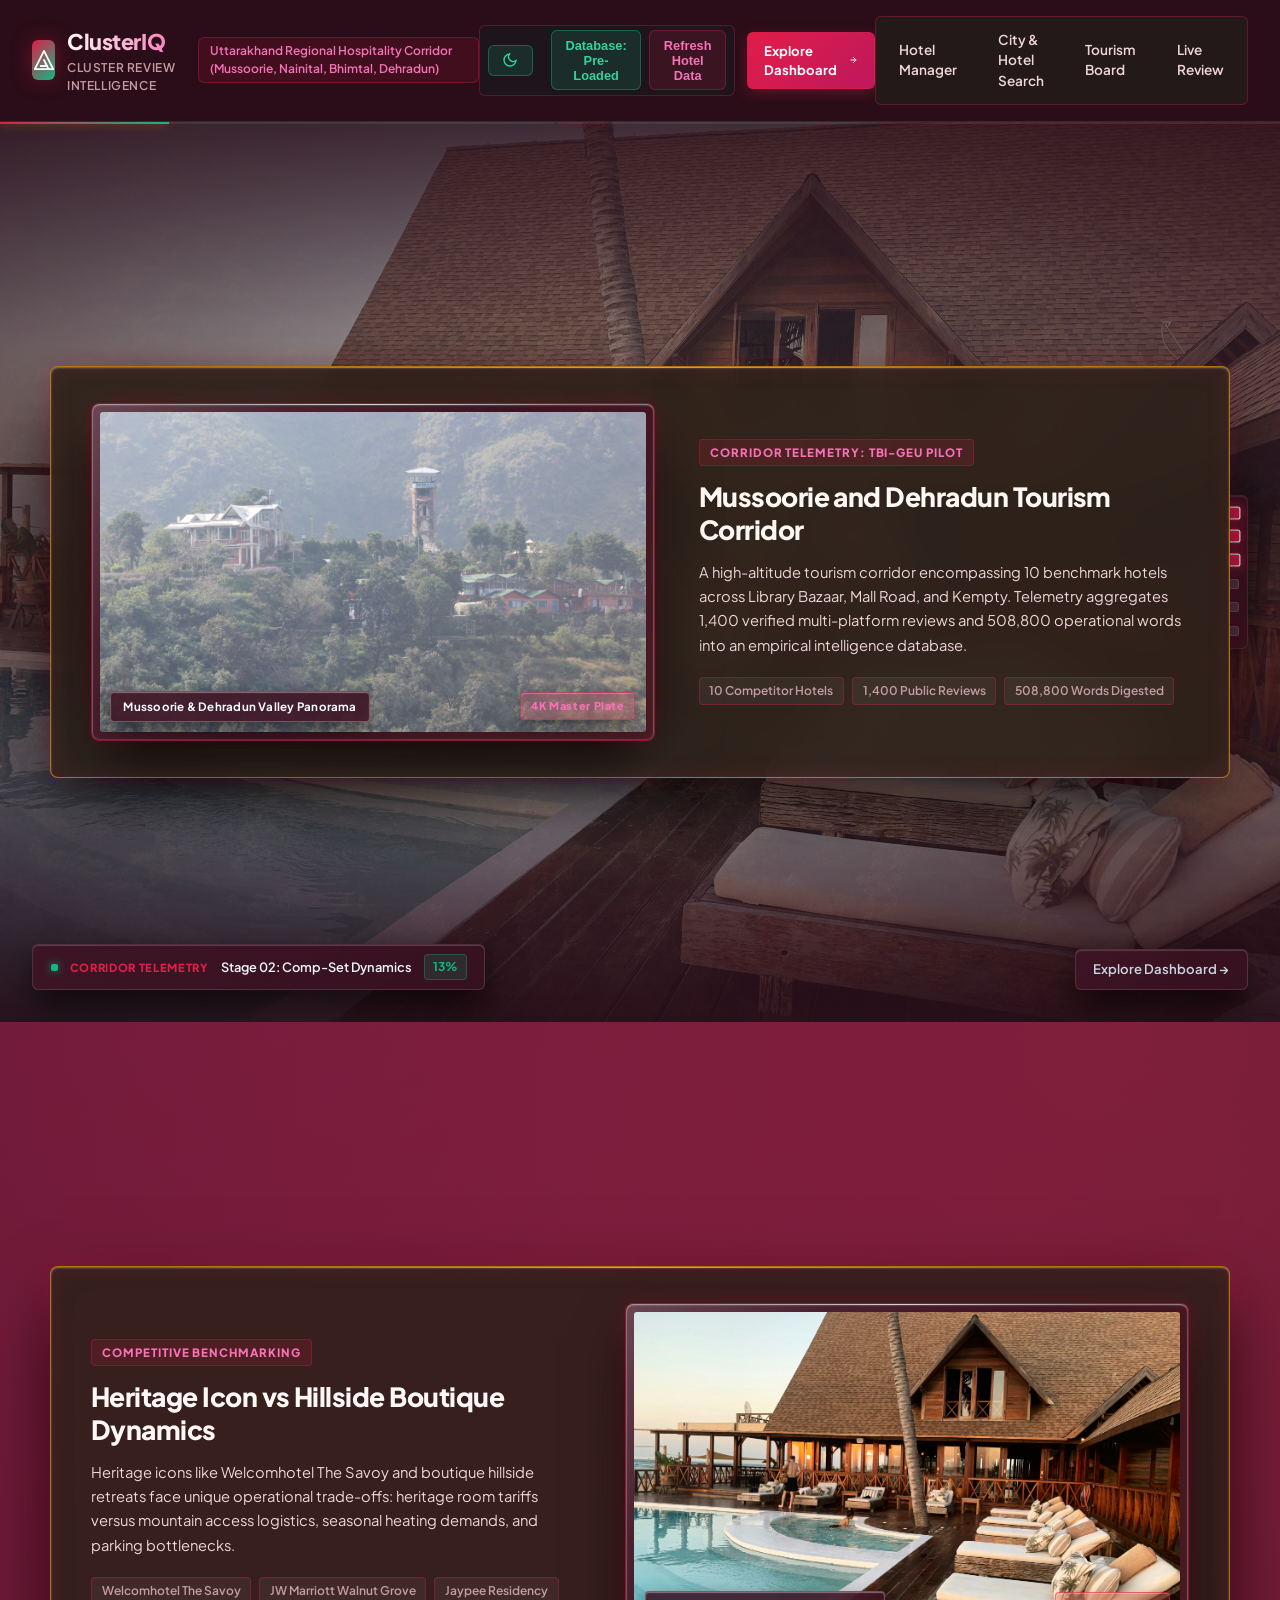
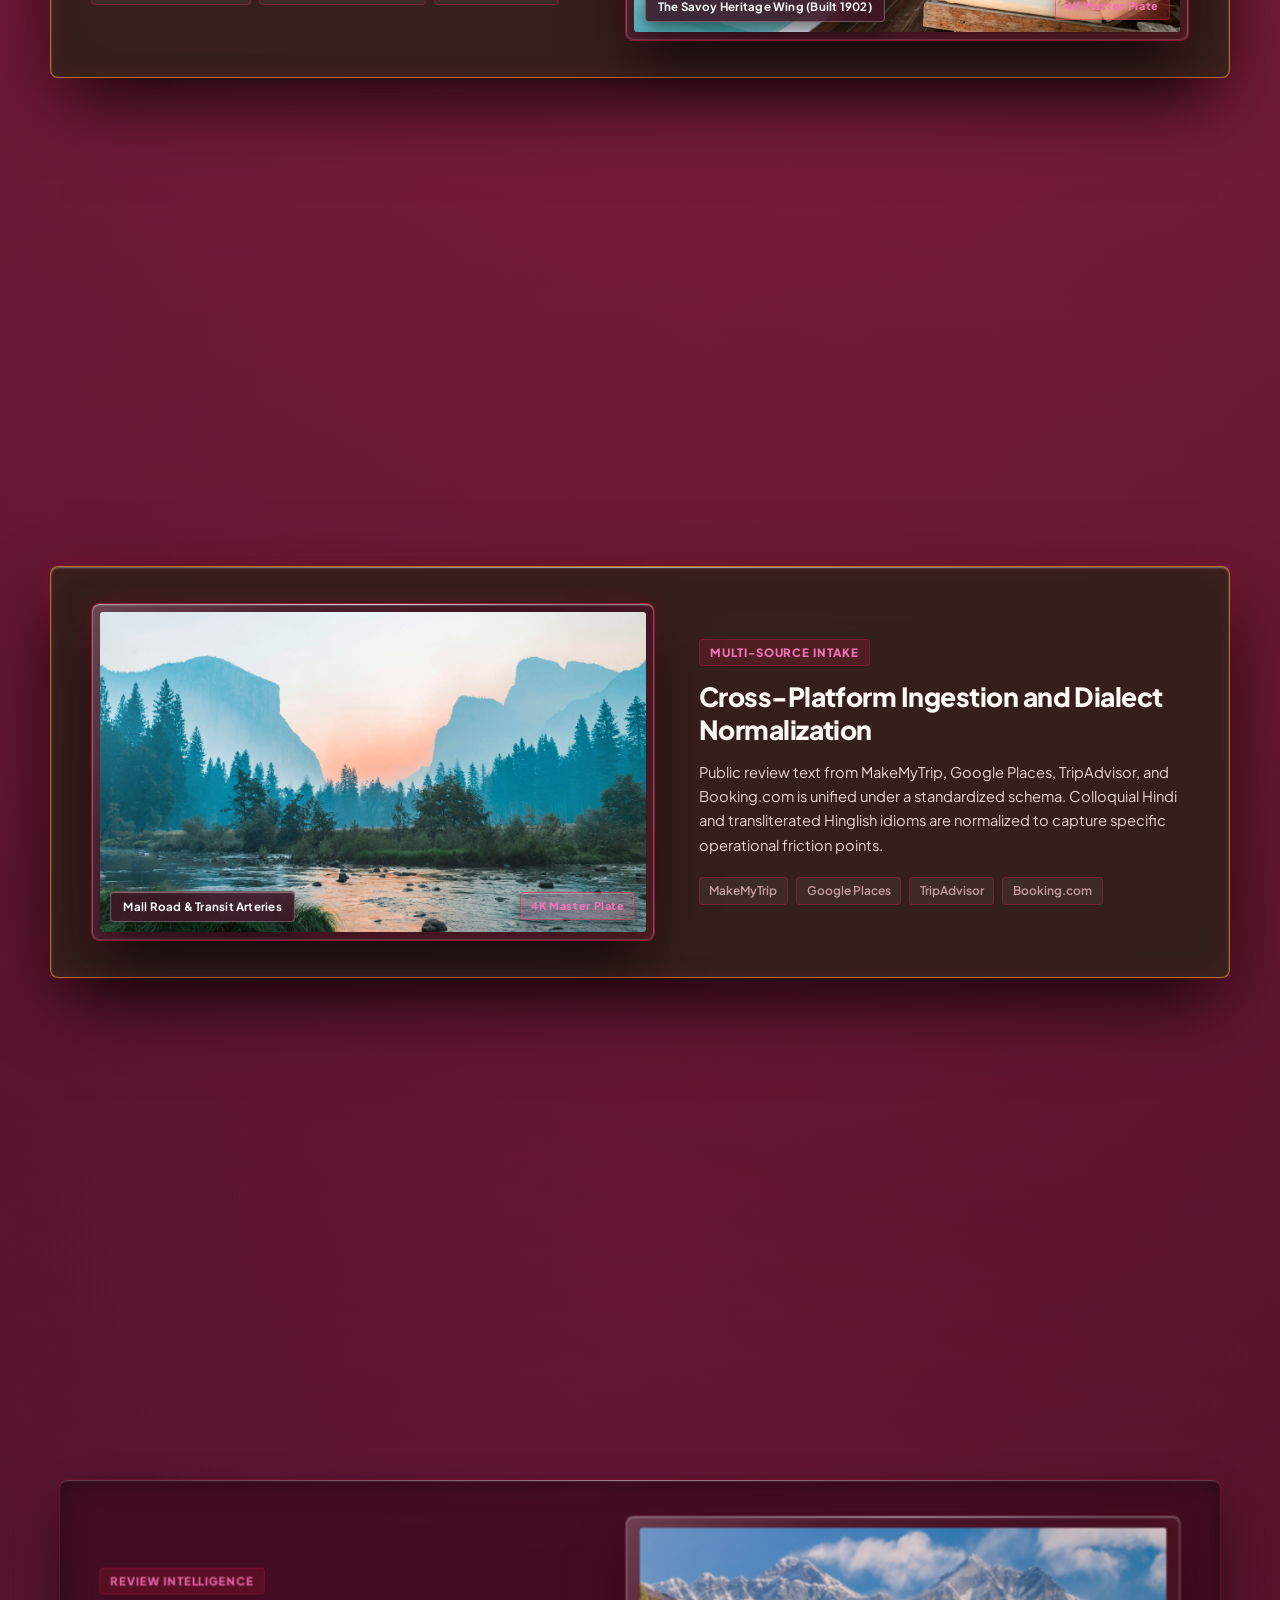
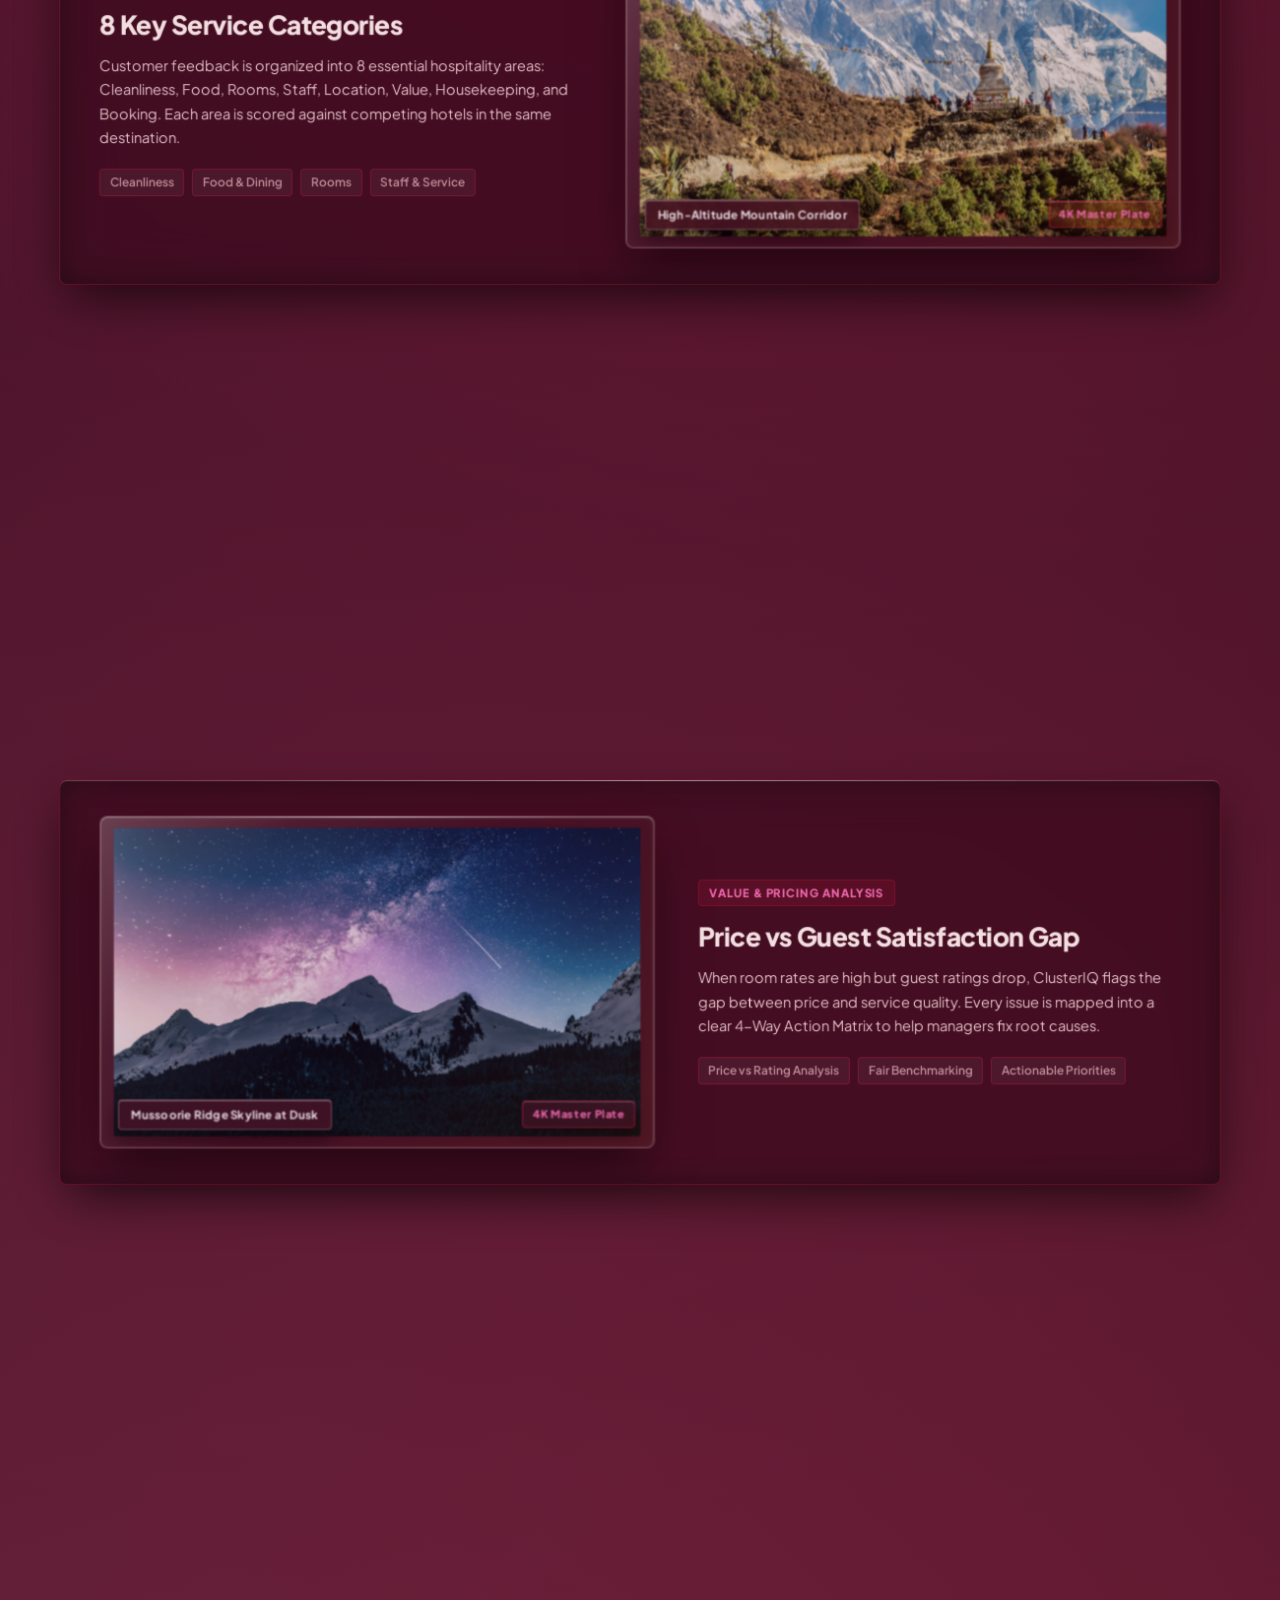
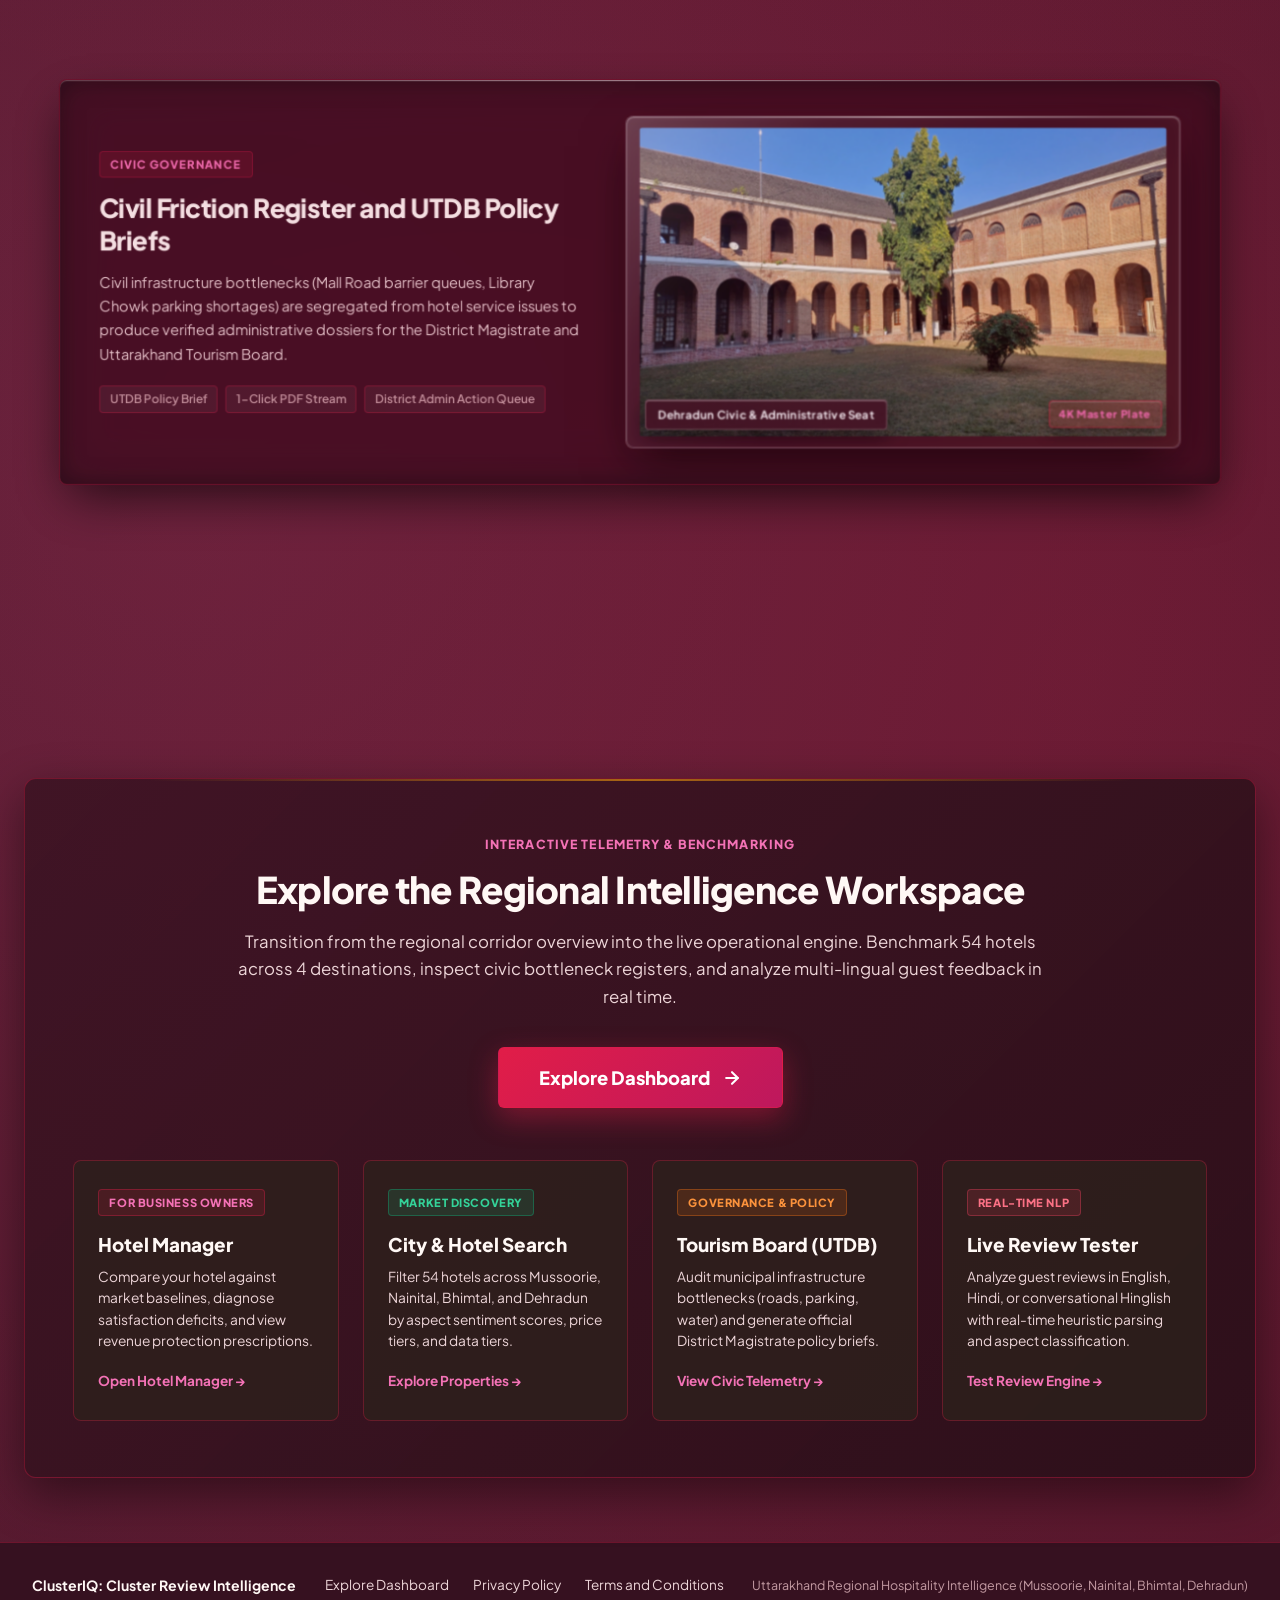
==== commit c40f3161: "Fix hotel switching unfreeze, dynamic competitor benchmarking, truthful advantage classification, an" ====
--- a/frontend/index.html
+++ b/frontend/index.html
@@ -10,7 +10,7 @@
     <link rel="preconnect" href="https://fonts.gstatic.com" crossorigin>
     <link href="https://fonts.googleapis.com/css2?family=Plus+Jakarta+Sans:wght@400;500;600;700;800&display=swap"
         rel="stylesheet">
-    <link rel="stylesheet" href="styles.css?v=20261011_purplish_pink_v6">
+    <link rel="stylesheet" href="styles.css?v=20261011_interactive_v8">
     <script>
         (function() {
             var savedTheme = localStorage.getItem('clusteriq-theme');
@@ -385,14 +385,14 @@
 
     <script src="data/clusters_meta.js"></script>
     <script src="data/hotels_index.js"></script>
-    <script src="data/benchmark.js?v=20261011_purplish_pink_v6"></script>
+    <script src="data/benchmark.js?v=20261011_interactive_v8"></script>
     <script src="data/trends.js"></script>
     <script src="data/destination.js"></script>
     <script src="data/illusion.js"></script>
     <script src="data/metrics.js"></script>
     <script src="data/warm_cache.js"></script>
     <script src="data/hotels_database.js"></script>
-    <script src="app.js?v=20261011_purplish_pink_v6"></script>
+    <script src="app.js?v=20261011_interactive_v8"></script>
 </body>
 
 </html>
